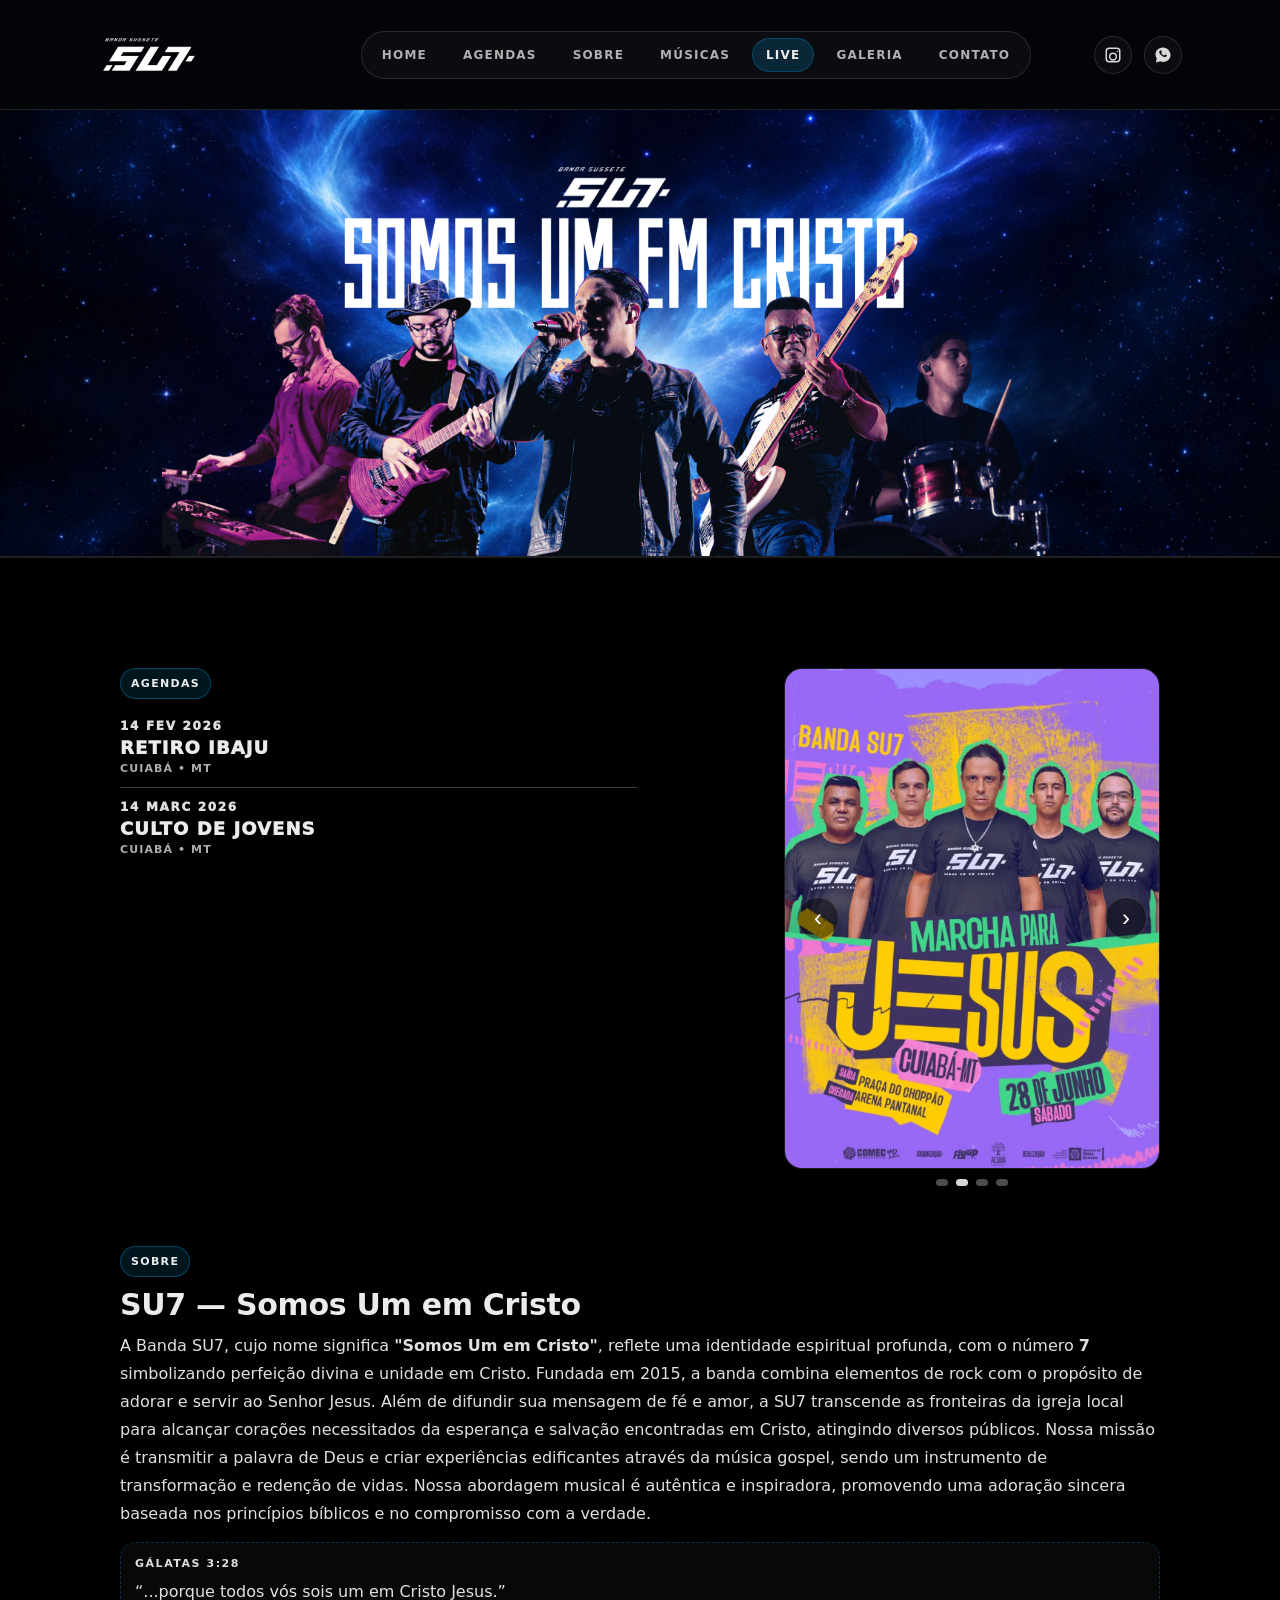
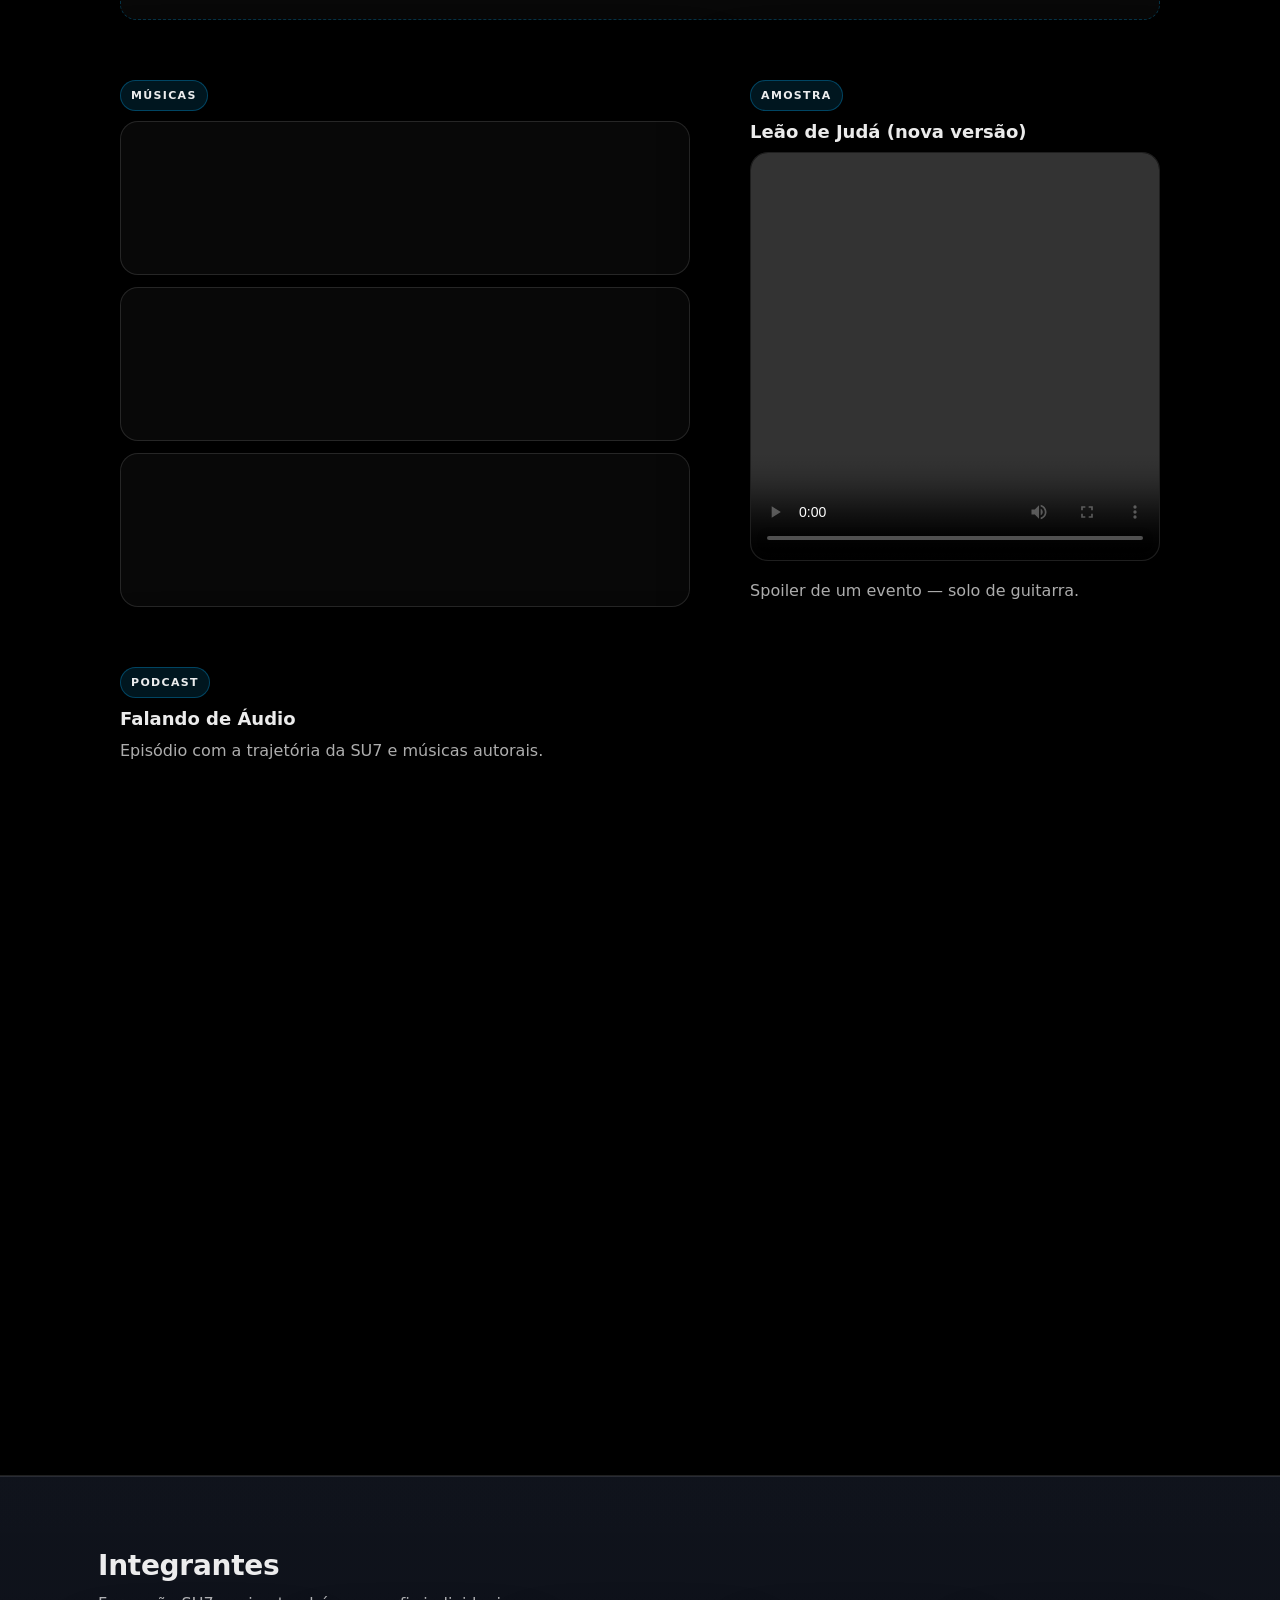
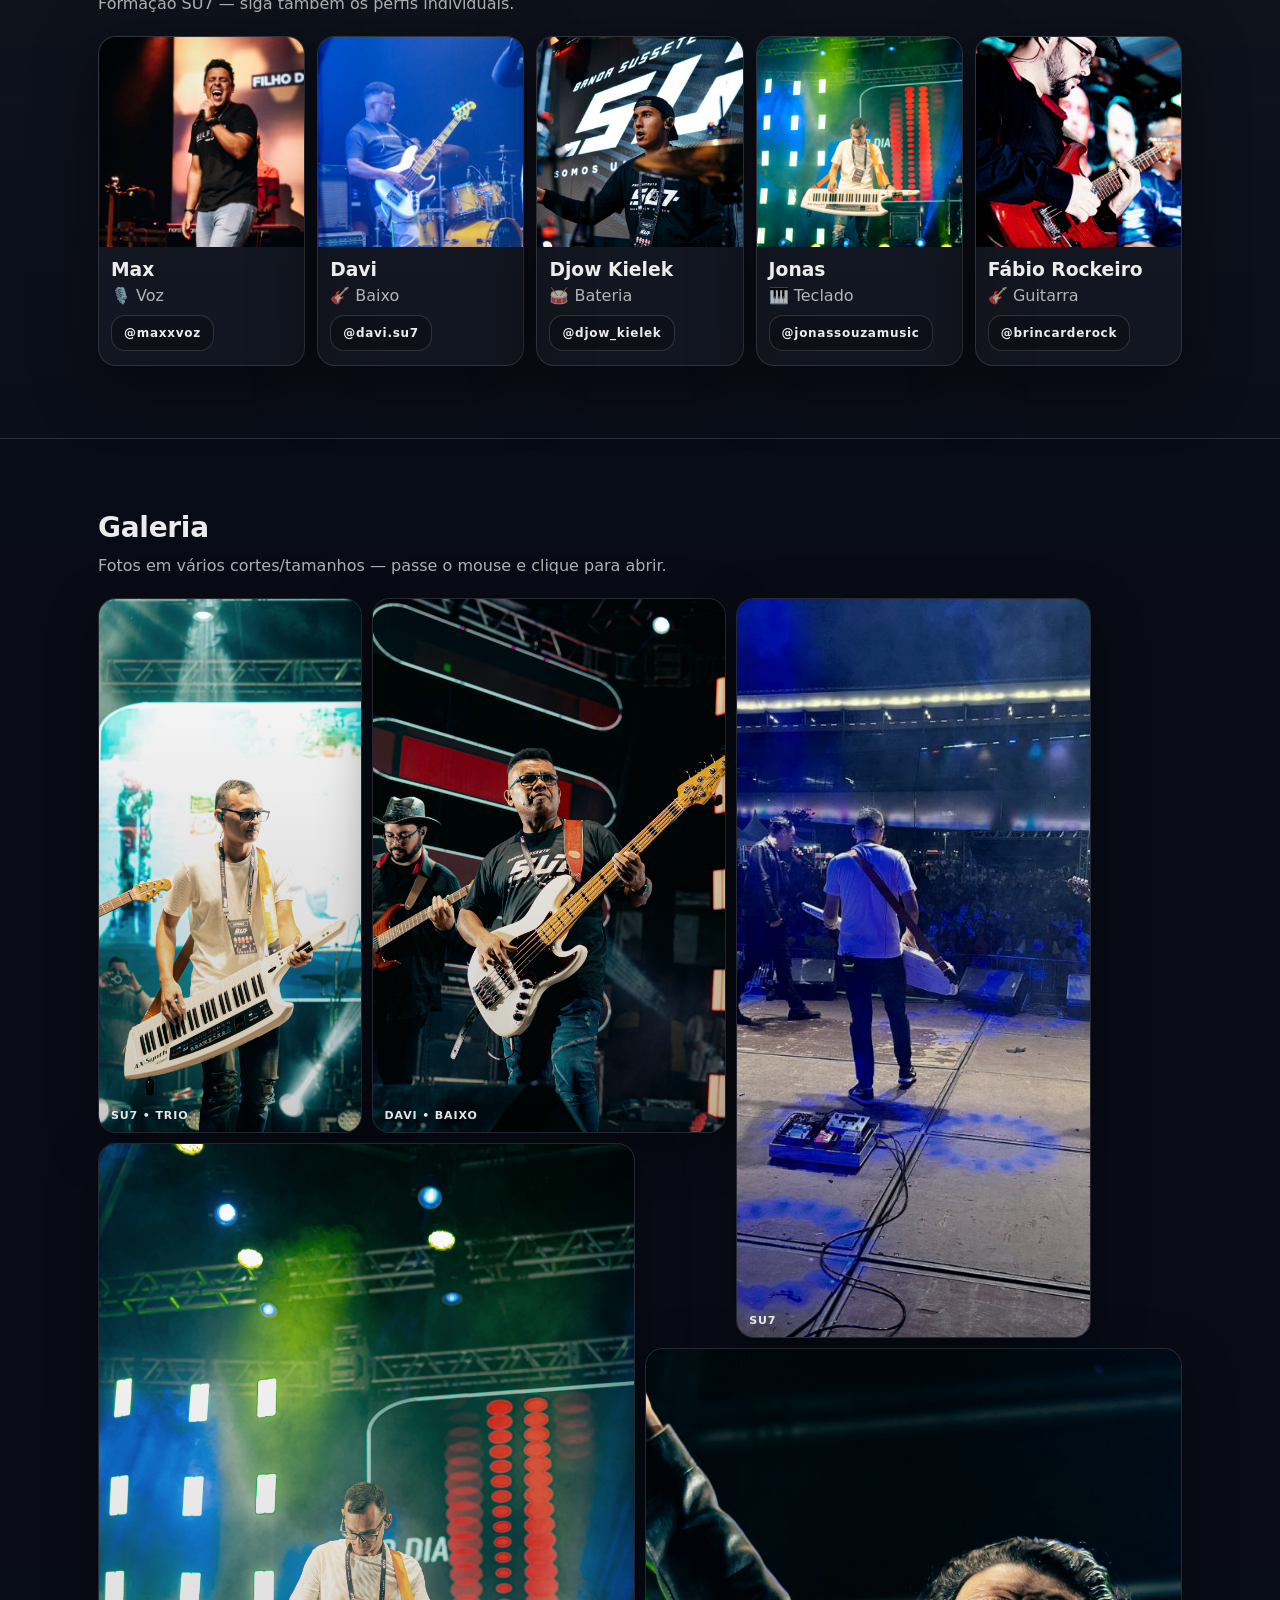
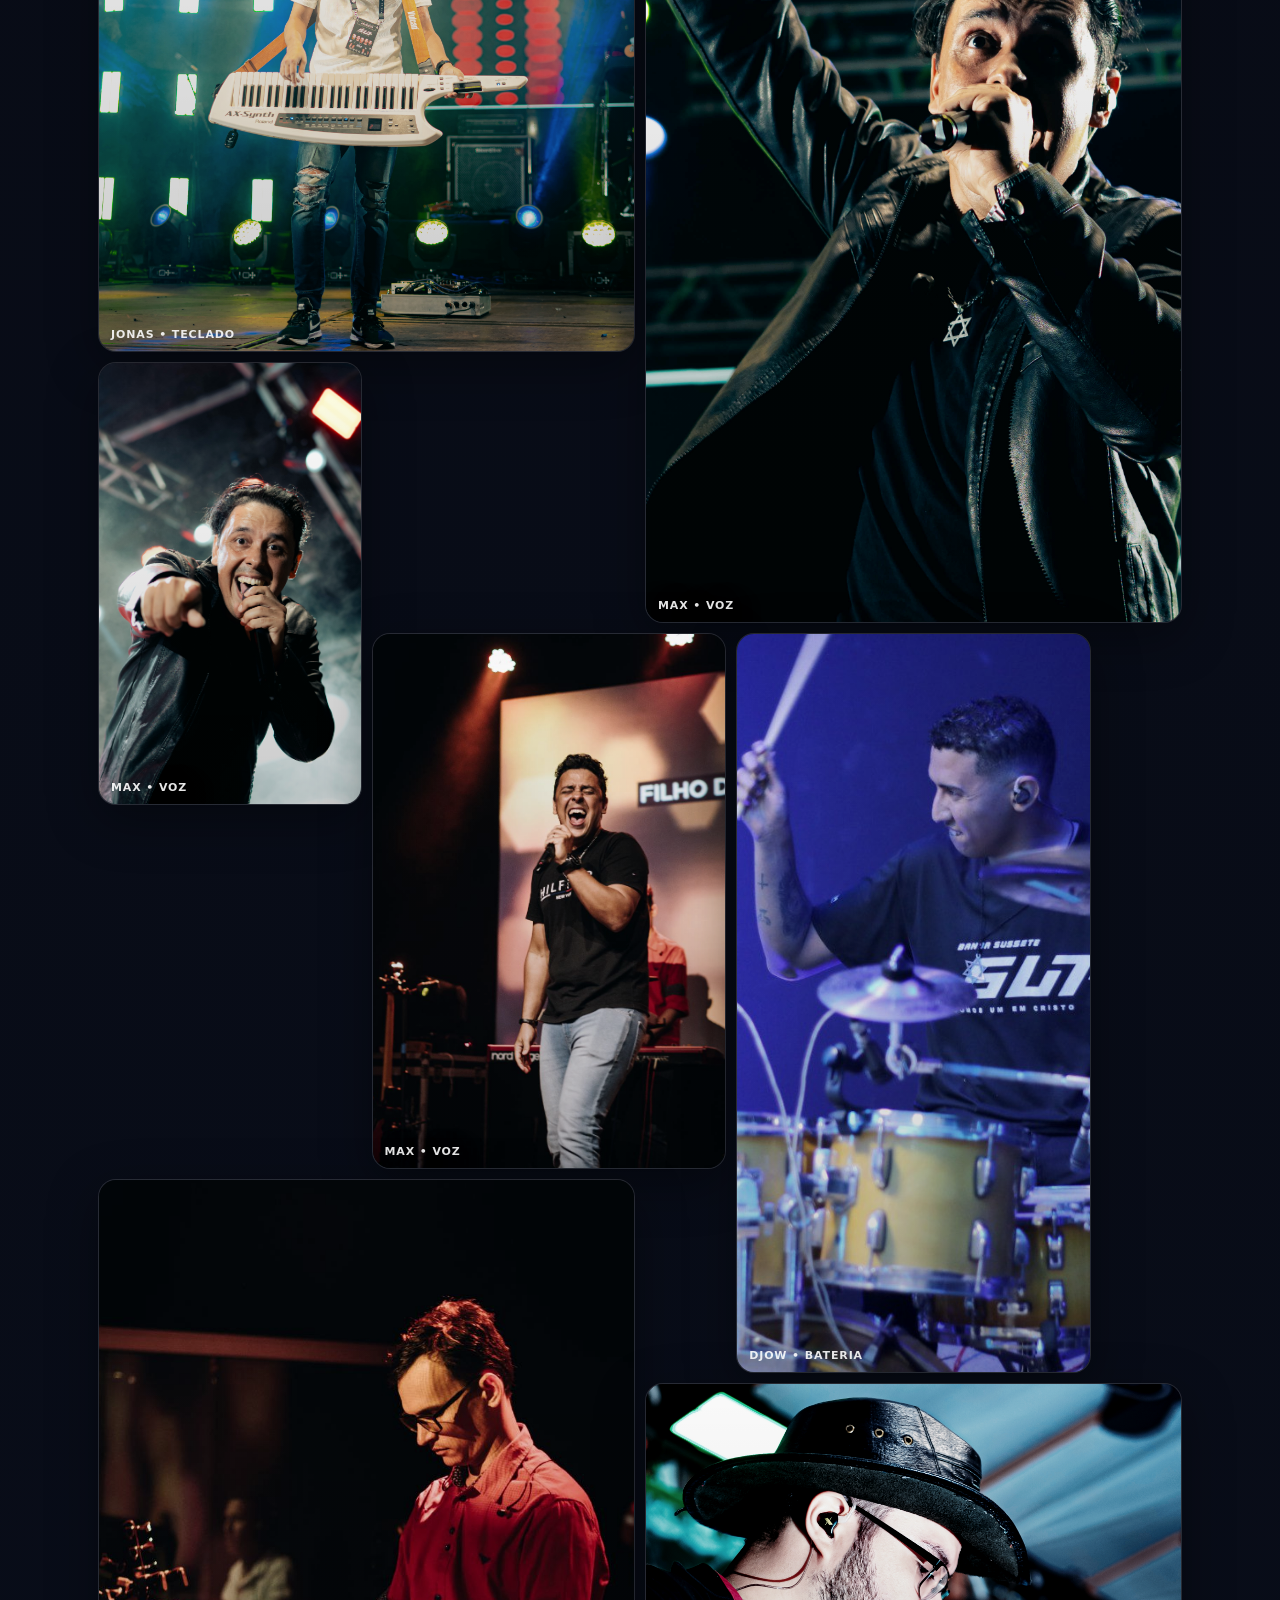
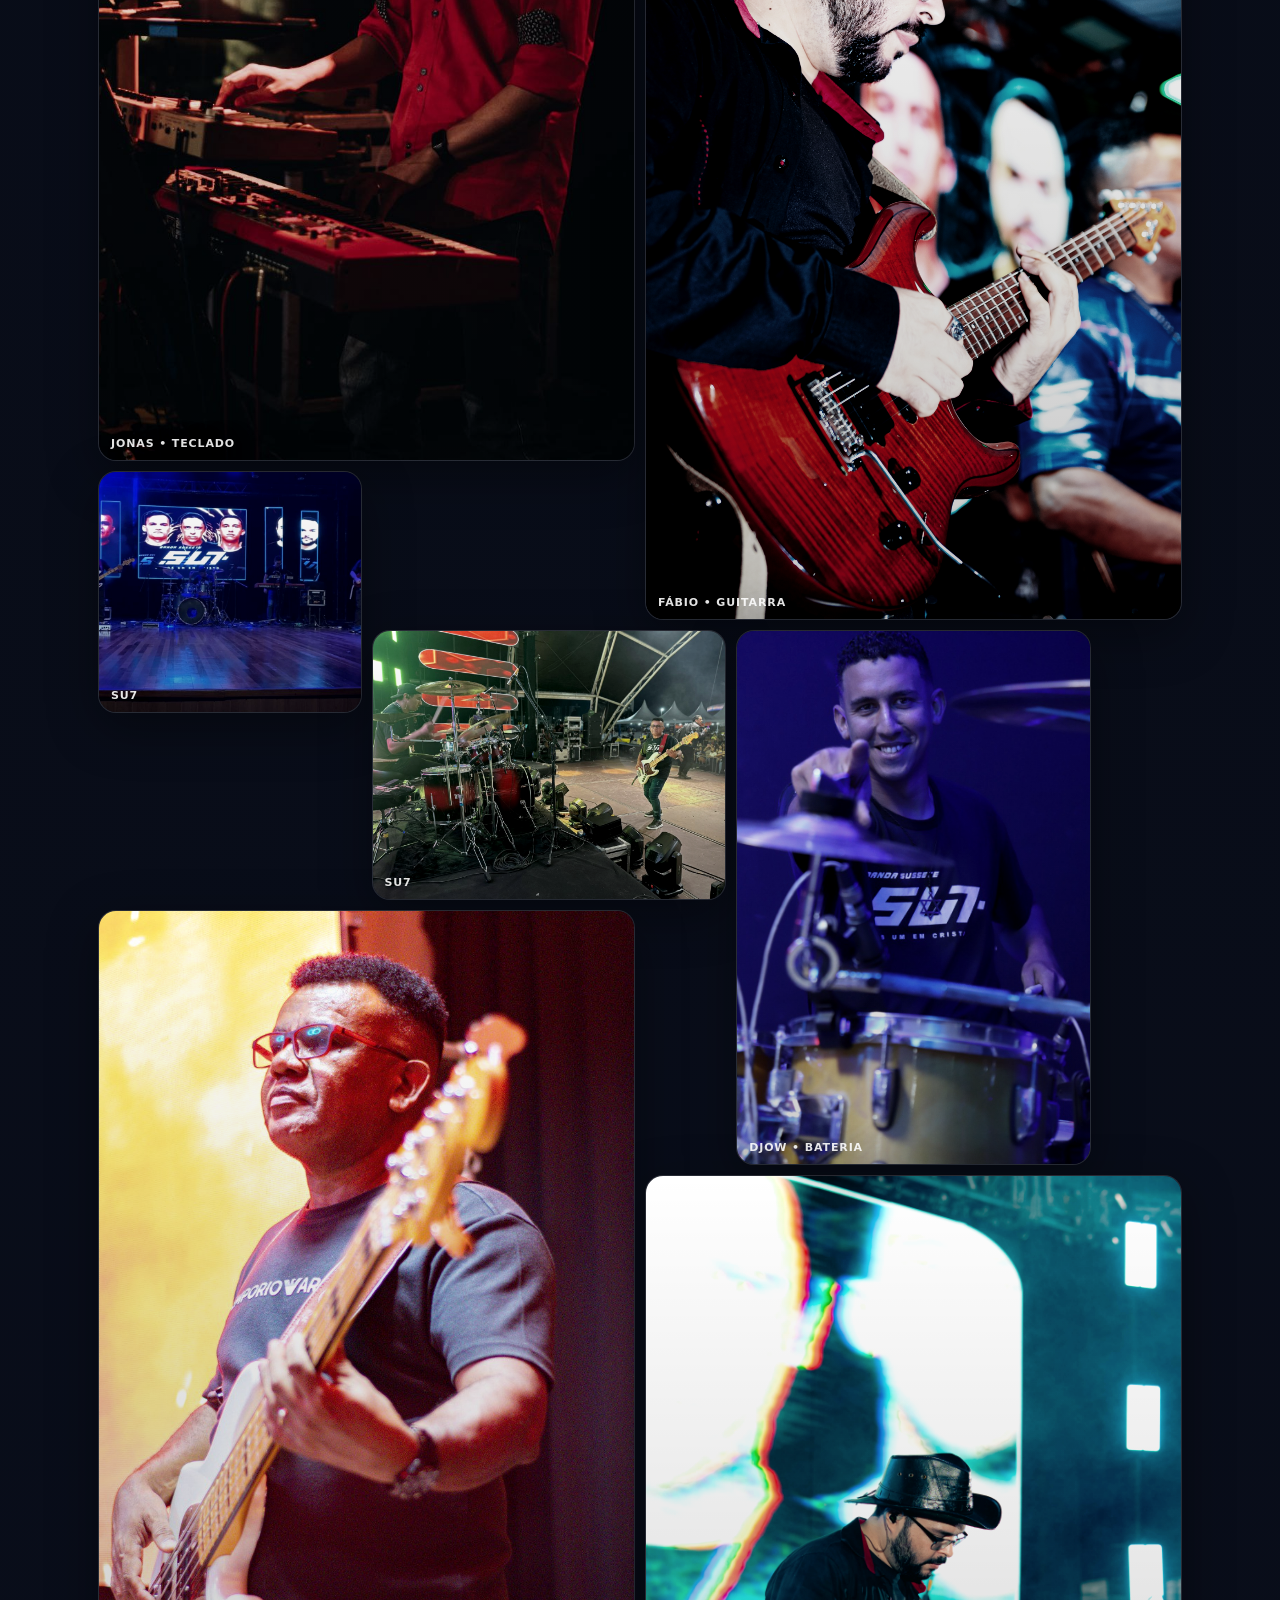
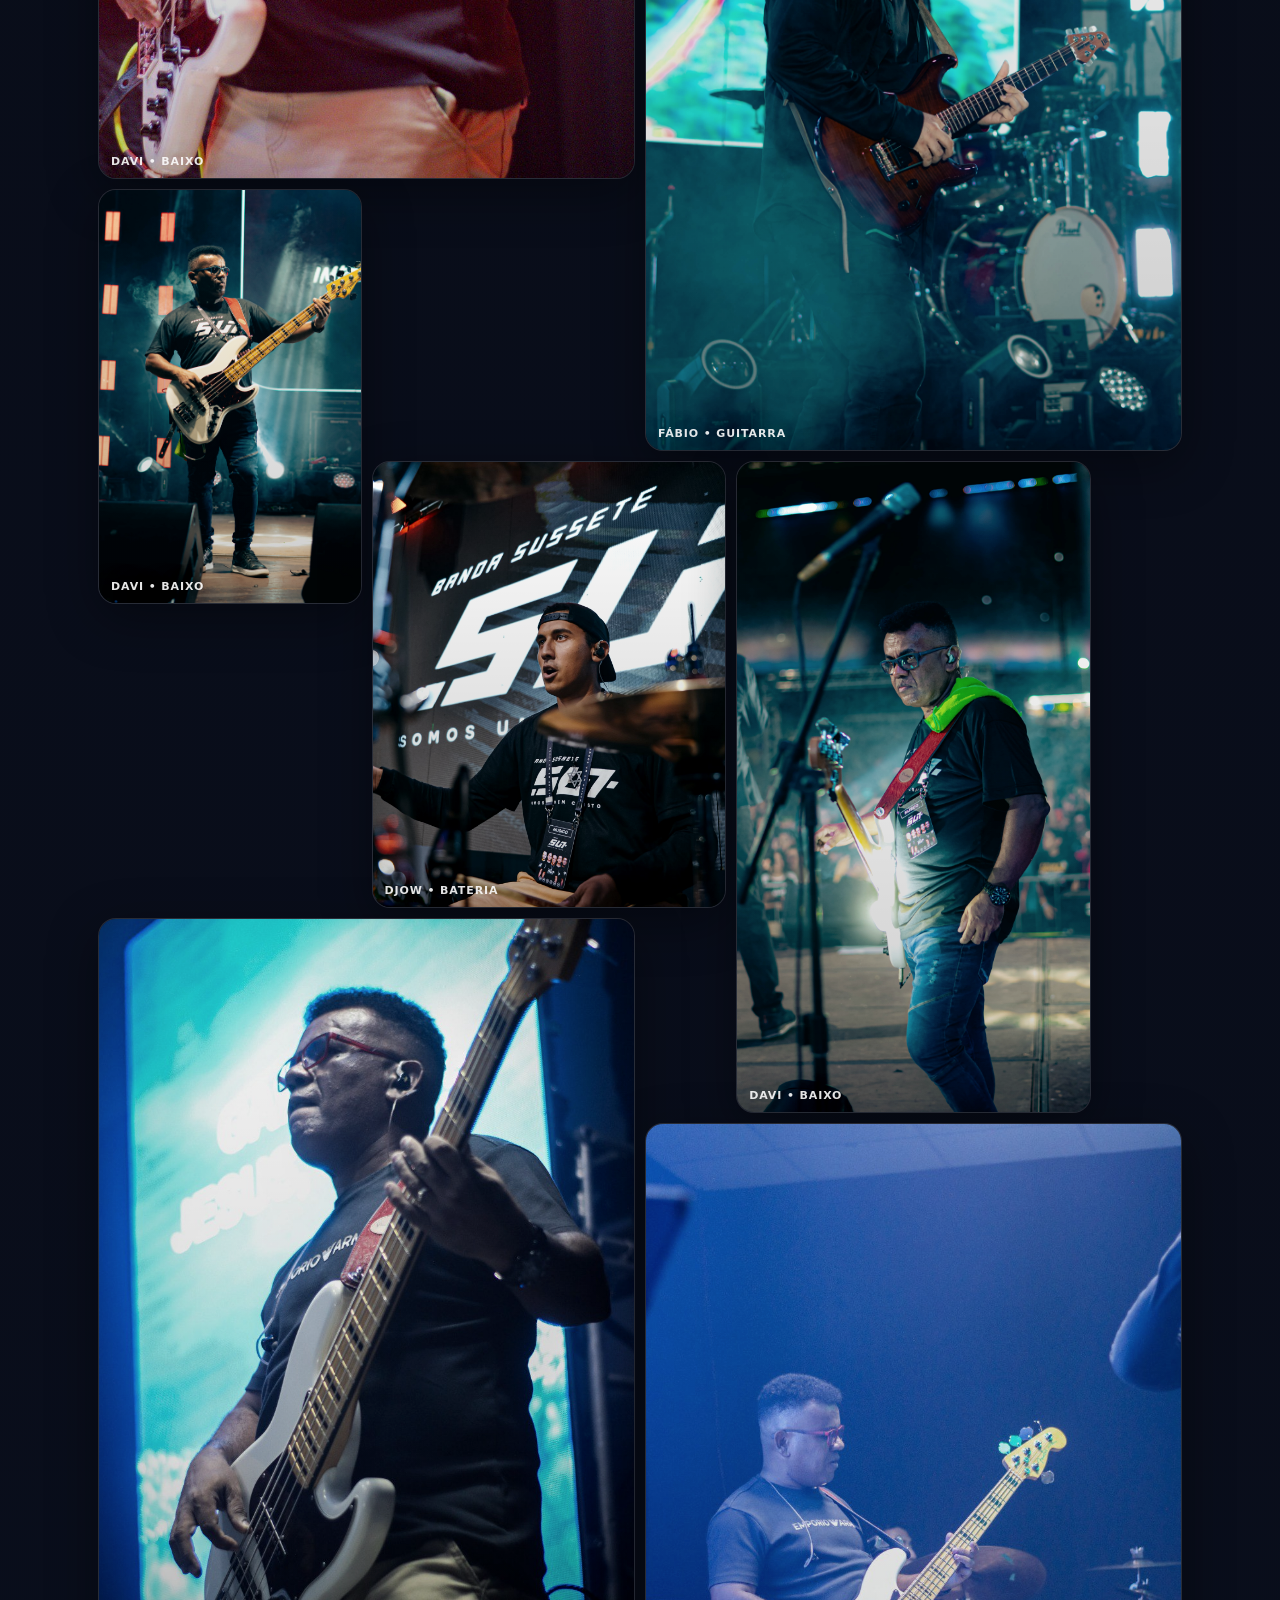
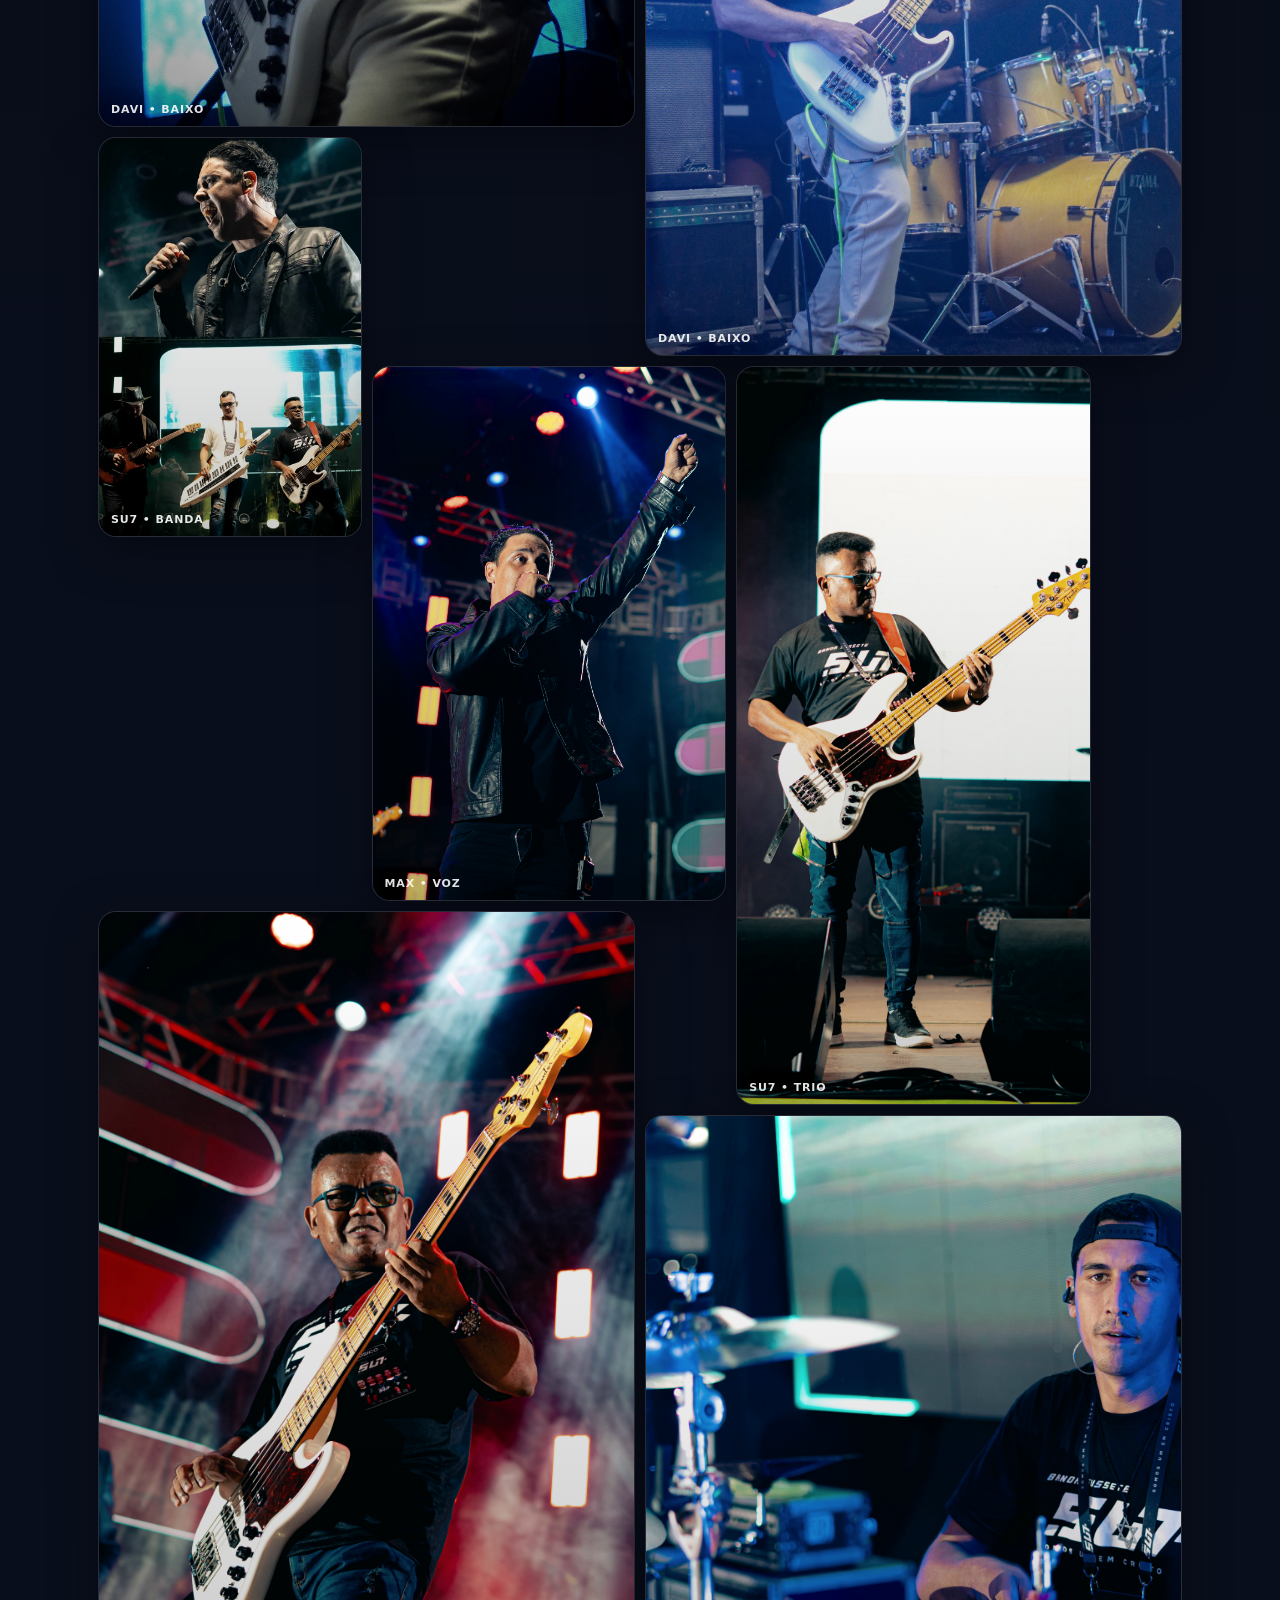
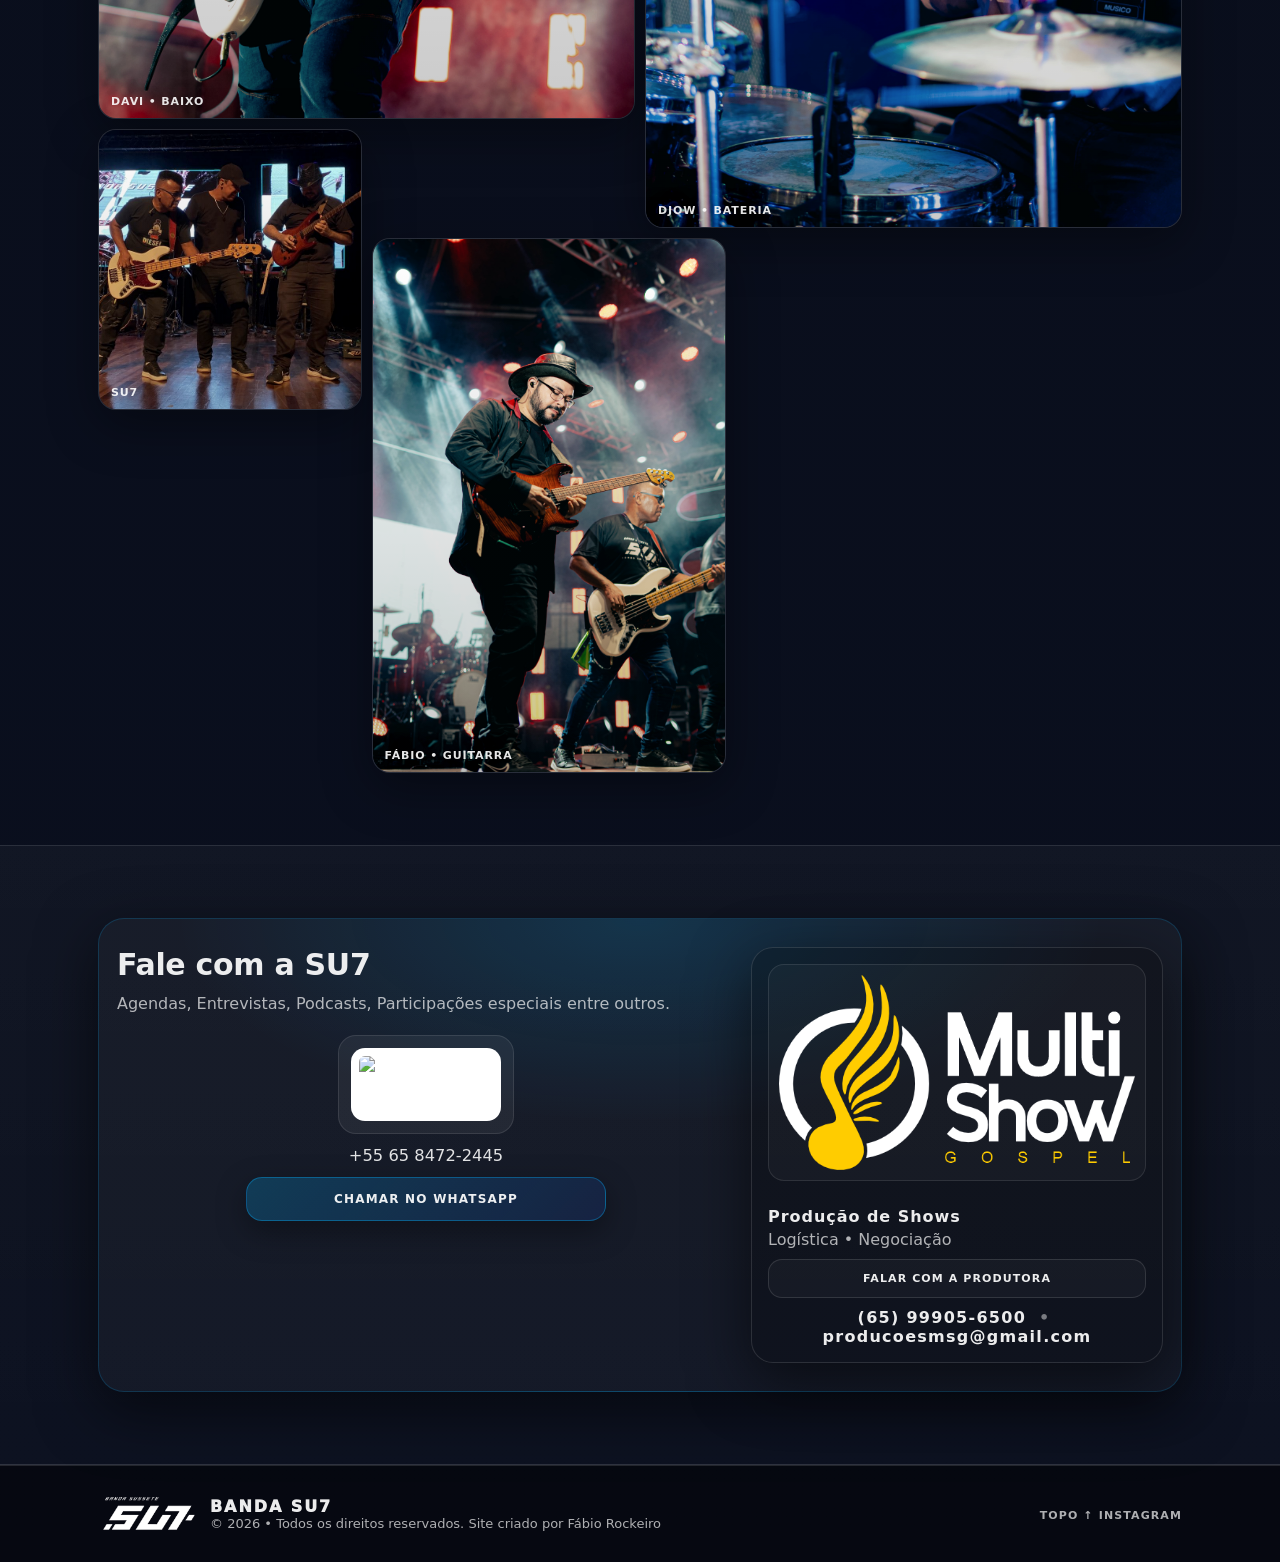
==== index.html @ 90b7de89 "att" ====
<!doctype html>
<html lang="pt-BR">

<head>
  <meta charset="utf-8" />
  <meta name="viewport" content="width=device-width,initial-scale=1" />
  <title>BANDA SU7 | Site Oficial</title>
  <meta name="description"
    content="Banda SU7 (Somos Um em Cristo) — rock gospel. Músicas, vídeos, galeria e contato via WhatsApp." />

  <!-- Open Graph -->
  <meta property="og:title" content="BANDA SU7 | Site Oficial" />
  <meta property="og:description" content="Rock gospel — músicas, vídeos, galeria e contato via WhatsApp." />
  <meta property="og:type" content="website" />
  <meta property="og:image" content="assets/img/Hero.png" />

  <link rel="icon" href="assets/img/logo.png" />
  <link rel="stylesheet" href="assets/css/style.css" />
</head>

<body>
  <!-- Header -->
  <header class="site-header" id="top">
    <div class="container header-row">
      <a class="brand" href="#top" aria-label="Ir para o topo">
        <img src="assets/img/logo.png" alt="Logo da Banda SU7" class="brand-logo" />
      </a>

      <nav class="nav" aria-label="Navegação principal" data-nav>
        <a href="#home" class="nav-link is-active">Home</a>
        <a href="#agendas" class="nav-link">Agendas</a>
        <a href="#sobre" class="nav-link">Sobre</a>
        <a href="#musicas" class="nav-link">Músicas</a>
        <a href="#live" class="nav-link">Live</a>
        <a href="#galeria" class="nav-link">Galeria</a>
        <a href="#contato" class="nav-link">Contato</a>
      </nav>

      <div class="header-actions">
        <div class="social">
          <a class="icon-btn" href="https://www.instagram.com/bandasu7oficial/" target="_blank"
            rel="noreferrer noopener" aria-label="Instagram da Banda SU7">
            <svg viewBox="0 0 24 24" aria-hidden="true">
              <path
                d="M7 2h10a5 5 0 0 1 5 5v10a5 5 0 0 1-5 5H7a5 5 0 0 1-5-5V7a5 5 0 0 1 5-5zm10 2H7a3 3 0 0 0-3 3v10a3 3 0 0 0 3 3h10a3 3 0 0 0 3-3V7a3 3 0 0 0-3-3zm-5 4.5A5.5 5.5 0 1 1 6.5 14 5.5 5.5 0 0 1 12 8.5zm0 2A3.5 3.5 0 1 0 15.5 14 3.5 3.5 0 0 0 12 10.5zM18 6.2a1 1 0 1 1-1 1 1 1 0 0 1 1-1z" />
            </svg>
          </a>
        </div>

<a class="icon-btn icon-btn--wa" href="https://wa.me/556584722445" target="_blank" rel="noreferrer noopener"
  aria-label="WhatsApp da Banda SU7">
  <svg viewBox="0 0 24 24" aria-hidden="true">
    <!-- Bolha preenchida, telefone vazado (transparente) -->
    <path fill-rule="evenodd" clip-rule="evenodd"
      d="M12 2C6.48 2 2 6.15 2 11.27c0 1.84.57 3.63 1.64 5.15L2.6 22l5.85-1.62c1.06.56 2.26.86 3.55.86 5.52 0 10-4.15 10-9.27S17.52 2 12 2z
         M16.63 13.71c-.19.5-1.11.96-1.56 1.02-.41.06-.93.09-1.5-.08-.35-.11-.8-.26-1.38-.55-2.43-1.2-4.02-3.33-4.14-3.49-.12-.16-.99-1.3-.99-2.48 0-1.18.64-1.76.87-2 .23-.24.5-.3.67-.3.17 0 .34 0 .49.01.16.01.37-.06.58.44.21.5.72 1.73.78 1.85.06.12.1.27.02.43-.08.16-.12.27-.24.41-.12.14-.25.31-.36.41-.12.1-.24.22-.1.43.14.22.63 1.02 1.35 1.65.93.81 1.72 1.06 1.97 1.18.25.12.4.1.55-.06.15-.16.63-.73.8-.98.17-.25.34-.2.57-.12.23.08 1.46.67 1.71.79.25.12.41.18.47.28.06.1.06.58-.13 1.08z" />
  </svg>
</a>


        <button class="hamburger" type="button" aria-label="Abrir menu" aria-expanded="false" data-hamburger>
          <span></span><span></span><span></span>
        </button>
      </div>
    </div>
  </header>

  <main id="home">
    <!-- HERO (SEM NADA POR CIMA) -->
    <section class="hero" aria-label="Banner principal">
      <img class="hero-img" src="assets/img/Hero.png" alt="Banda SU7 — banner" />
    </section>

    <!-- MÚSICAS + LIVE (layout 2 colunas) -->
    <section class="section section-media" id="agendas" aria-label="Sobre, músicas e vídeos">
      <!-- Background: vídeo em loop (com fallback em background.png via CSS) -->
      <video class="section-media__bg" autoplay muted loop playsinline preload="metadata" aria-hidden="true"
        tabindex="-1">
        <source src="assets/videos/VideoLoop.mp4" type="video/mp4" />
      </video>
      <div class="section-media__overlay" aria-hidden="true"></div>

      <div class="container section-media__content">

        <!-- AGENDAS (dentro da sessão de mídia) -->
        <div class="media-agendas" aria-label="Agendas">
          <div class="media-agendas__left">
            <div class="kicker">AGENDAS</div>

            <div class="agenda-list" role="list">
              <div class="agenda-item" role="listitem">
                <div class="agenda-date">14 FEV 2026</div>
                <div class="agenda-title">RETIRO IBAJU</div>
                <div class="agenda-loc">CUIABÁ • MT</div>
              </div>

              <div class="agenda-divider" aria-hidden="true"></div>

              <div class="agenda-item" role="listitem">
                <div class="agenda-date">14 MARC 2026</div>
                <div class="agenda-title">CULTO DE JOVENS</div>
                <div class="agenda-loc">CUIABÁ • MT</div>
              </div>
            </div>
          </div>

          <div class="media-agendas__right">
            <div class="agenda-carousel" aria-label="Carrossel de fotos de agendas">
              <button class="agenda-nav agenda-nav--prev" type="button" aria-label="Imagem anterior">‹</button>

              <div class="agenda-viewport">
                <div class="agenda-track" id="agendaTrack">
                  <!-- preenchido via JS automaticamente: Agenda-001.png ... -->
                </div>
              </div>

              <button class="agenda-nav agenda-nav--next" type="button" aria-label="Próxima imagem">›</button>
            </div>

            <div class="agenda-dots" id="agendaDots" aria-hidden="true"></div>
          </div>
        </div>


        <!-- SOBRE + PODCAST -->
        <div class="media-top" id="sobre">
          <div class="media-about">
            <div class="kicker">SOBRE</div>
            <h2 class="media-title">SU7 — Somos Um em Cristo</h2>

            <p class="media-text">
              A Banda SU7, cujo nome significa <strong>&quot;Somos Um em Cristo&quot;</strong>, reflete uma identidade
              espiritual profunda, com o número <strong>7</strong>
              simbolizando perfeição divina e unidade em Cristo. Fundada em 2015, a banda combina elementos de rock com
              o propósito de adorar e servir ao Senhor Jesus.
              Além de difundir sua mensagem de fé e amor, a SU7 transcende as fronteiras da igreja local para alcançar
              corações necessitados da esperança e salvação encontradas em Cristo,
              atingindo diversos públicos. Nossa missão é transmitir a palavra de Deus e criar experiências edificantes
              através da música gospel, sendo um instrumento de transformação e
              redenção de vidas. Nossa abordagem musical é autêntica e inspiradora, promovendo uma adoração sincera
              baseada nos princípios bíblicos e no compromisso com a verdade.
            </p>

            <div class="media-verse" aria-label="Versículo">
              <div class="media-verse__ref">GÁLATAS 3:28</div>
              <div class="media-verse__text">“...porque todos vós sois um em Cristo Jesus.”</div>
            </div>
          </div>


        </div>

        <!-- MÚSICAS + AMOSTRA -->
        <div class="media-bottom" id="musicas" aria-label="Músicas e amostra">
          <div class="media-players" aria-label="Músicas (Spotify e YouTube)">
            <div class="kicker">MÚSICAS</div>

            <div class="player-stack">
              <div class="player-card" aria-label="No Centro da Tua Vontade (Spotify)">
                <div class="player-embed player-embed--spotify">
                  <iframe data-testid="embed-iframe" style="border-radius:12px"
                    src="https://open.spotify.com/embed/track/4UncTxzbZF5fHT3PKjRLjS?utm_source=generator" width="100%"
                    height="152" frameBorder="0" allowfullscreen=""
                    allow="autoplay; clipboard-write; encrypted-media; fullscreen; picture-in-picture"
                    loading="lazy"></iframe>
                </div>
              </div>

              <div class="player-card" aria-label="Jesus é o Caminho (Spotify)">
                <div class="player-embed player-embed--spotify">
                  <iframe data-testid="embed-iframe" style="border-radius:12px"
                    src="https://open.spotify.com/embed/track/2IQWQqZ9ww4BE6eoZzP67F?utm_source=generator" width="100%"
                    height="152" frameBorder="0" allowfullscreen=""
                    allow="autoplay; clipboard-write; encrypted-media; fullscreen; picture-in-picture"
                    loading="lazy"></iframe>
                </div>
              </div>

              <div class="player-card" aria-label="Filho de Davi (YouTube)">
                <div class="player-embed player-embed--youtube">
                  <iframe style="border-radius:12px" width="100%" height="152"
                    src="https://www.youtube.com/embed/bHc_WxYSxEs?si=pDuc4b4S2yPWBomN"
                    title="FILHO DE DAVI — Banda SU7" frameborder="0"
                    allow="accelerometer; autoplay; clipboard-write; encrypted-media; gyroscope; picture-in-picture; web-share"
                    referrerpolicy="strict-origin-when-cross-origin" allowfullscreen loading="lazy"></iframe>
                </div>
              </div>
            </div>
          </div>

          <article class="media-reel" aria-label="Amostra — Nova versão da música Leão de Judá">
            <div class="kicker">AMOSTRA</div>
            <h3 class="reel-title">Leão de Judá (nova versão)</h3>

            <div class="reel-wrap">
              <video class="reel" controls playsinline preload="metadata">
                <source src="assets/videos/video-001.mp4" type="video/mp4" />
                Seu navegador não suporta vídeo em HTML5.
              </video>
            </div>

            <p class="reel-text">Spoiler de um evento — solo de guitarra.</p>
          </article>
        </div>


         <aside class="media-podcast" id="live" aria-label="Podcast Falando de Áudio">
              <div class="kicker">PODCAST</div>
              <h3 class="podcast-title">Falando de Áudio</h3>
              <p class="podcast-text">Episódio com a trajetória da SU7 e músicas autorais.</p>

              <div class="embed embed--youtube">
                <iframe src="https://www.youtube.com/embed/QveKPBhZJVs?rel=0&modestbranding=1"
                  title="Podcast Falando de Áudio – Banda SU7" frameborder="0"
                  allow="accelerometer; autoplay; clipboard-write; encrypted-media; gyroscope; picture-in-picture; web-share"
                  allowfullscreen loading="lazy">
                </iframe>
              </div>

            </aside>
      </div>
    </section>


    <!-- INTEGRANTES -->
    <section class="section section-dark" id="integrantes">
      <div class="container">
        <div class="section-head">
          <h2 class="section-title">Integrantes</h2>
          <p class="section-text">Formação SU7 — siga também os perfis individuais.</p>
        </div>

        <div class="members-grid">
          <article class="member-card">
            <div class="member-photo" style="background-image:url('assets/img/Max-001.jpg');"></div>
            <div class="member-meta">
              <h3>Max</h3>
              <p>🎙️ Voz</p>
              <a class="member-ig" href="https://www.instagram.com/maxxvoz/" target="_blank"
                rel="noreferrer noopener">@maxxvoz</a>
            </div>
          </article>

          <article class="member-card">
            <div class="member-photo" style="background-image:url('assets/img/Davi-001.jpg');"></div>
            <div class="member-meta">
              <h3>Davi</h3>
              <p>🎸 Baixo</p>
              <a class="member-ig" href="https://www.instagram.com/davi.su7/" target="_blank"
                rel="noreferrer noopener">@davi.su7</a>
            </div>
          </article>

          <article class="member-card">
            <div class="member-photo" style="background-image:url('assets/img/Djow-001.jpg');"></div>
            <div class="member-meta">
              <h3>Djow Kielek</h3>
              <p>🥁 Bateria</p>
              <a class="member-ig" href="https://www.instagram.com/djow_kielek/" target="_blank"
                rel="noreferrer noopener">@djow_kielek</a>
            </div>
          </article>

          <article class="member-card">
            <div class="member-photo" style="background-image:url('assets/img/Jonas-002.jpg');"></div>
            <div class="member-meta">
              <h3>Jonas</h3>
              <p>🎹 Teclado</p>
              <a class="member-ig" href="https://www.instagram.com/jonassouzamusic/" target="_blank"
                rel="noreferrer noopener">@jonassouzamusic</a>
            </div>
          </article>

          <article class="member-card">
            <div class="member-photo" style="background-image:url('assets/img/Fabio-001.jpg');"></div>
            <div class="member-meta">
              <h3>Fábio Rockeiro</h3>
              <p>🎸 Guitarra</p>
              <a class="member-ig" href="https://www.instagram.com/brincarderock/" target="_blank"
                rel="noreferrer noopener">@brincarderock</a>
            </div>
          </article>
        </div>
      </div>
    </section>

    <!-- SOBRE (bio) -->
    <!-- GALERIA (mosaico criativo + lightbox) -->
    <section class="section" id="galeria">
      <div class="container">
        <div class="section-head">
          <h2 class="section-title">Galeria</h2>
          <p class="section-text">Fotos em vários cortes/tamanhos — passe o mouse e clique para abrir.</p>
        </div>

        <div class="mosaic" id="mosaic"></div>
      </div>
    </section>

    <!-- CONTATO (WhatsApp: SU7 + Produtora) -->
    <section class="section section-dark" id="contato" aria-label="Contato">
      <div class="container">
        <div class="final-cta final-cta--split">
          <!-- SU7 -->
          <div class="final-cta__left">
            <h2>Fale com a SU7</h2>
            <p>Agendas, Entrevistas, Podcasts, Participações especiais entre outros.</p>

            <div class="su7-contact">
              <a class="su7-qr" href="https://wa.me/556584722445" target="_blank" rel="noreferrer noopener"
                aria-label="Abrir WhatsApp da SU7">
                <img class="su7-qr__img"
                  src="https://api.qrserver.com/v1/create-qr-code/?size=420x420&data=https://wa.me/556584722445"
                  alt="QR Code do WhatsApp da Banda SU7" loading="lazy" />
              </a>

              <div class="su7-phone">
                <a class="contact-link" href="tel:+556584722445">+55 65 8472-2445</a>
              </div>

              <div class="su7-actions">
                <a class="btn btn-primary btn-xl btn-block" href="https://wa.me/556584722445" target="_blank"
                  rel="noreferrer noopener">
                  Chamar no WhatsApp
                </a>
              </div>
            </div>


          </div>

          <!-- MULTISHOW -->
          <aside class="final-cta__right" aria-label="Produtora oficial (MultiShowGospel)">
            <div class="partner-card">
              <img class="partner-logo" src="assets/img/mmm2-1024x530.png" alt="MultiShowGospel" loading="lazy" />

              <div class="partner-actions">
                <div class="partner-copy">
                  <div class="partner-title">Produção de Shows</div>
                  <div class="partner-sub">Logística • Negociação</div>
                </div>

                <a class="btn btn-ghost btn-block" href="https://wa.me/5565999056500" target="_blank"
                  rel="noreferrer noopener">
                  Falar com a Produtora
                </a>

                <div class="partner-phone">
                  <a class="contact-link" href="tel:+5565999056500">(65) 99905-6500</a>
                  <span class="dot">•</span>
                  <a class="contact-link" href="mailto:producoesmsg@gmail.com">producoesmsg@gmail.com</a>
                </div>
              </div>
            </div>
          </aside>
        </div>
      </div>
    </section>

    <footer class="footer">
      <div class="container footer-row">
        <div class="footer-left">
          <img src="assets/img/logo.png" alt="Logo SU7" class="footer-logo" />
          <div>
            <div class="footer-title">BANDA SU7</div>
            <div class="footer-sub">© <span id="year"></span> • Todos os direitos reservados. Site criado por Fábio Rockeiro</div>
          </div>
        </div>

        <div class="footer-right">
          <a href="#top" class="footer-link">Topo ↑</a>
          <a href="https://www.instagram.com/bandasu7oficial/" class="footer-link" target="_blank"
            rel="noreferrer noopener">Instagram</a>
        </div>
      </div>
    </footer>

    <!-- Lightbox -->
    <div class="lightbox" id="lightbox" aria-hidden="true">
      <button class="lb-close" type="button" aria-label="Fechar" id="lbClose">×</button>
      <button class="lb-nav lb-prev" type="button" aria-label="Anterior" id="lbPrev">‹</button>
      <button class="lb-nav lb-next" type="button" aria-label="Próximo" id="lbNext">›</button>
      <img class="lb-img" id="lbImg" alt="Foto da galeria SU7" />
      <div class="lb-cap" id="lbCap"></div>
    </div>
  </main>

  <script src="assets/js/main.js"></script>
</body>

</html>
---- assets/css/style.css ----
:root{
  --bg: #070a12;
  --bg2:#0a0f1e;
  --panel: rgba(255,255,255,.06);
  --panel2: rgba(255,255,255,.10);
  --text: rgba(255,255,255,.92);
  --muted: rgba(255,255,255,.68);
  --line: rgba(255,255,255,.12);

  /* Preto + azul (identidade SU7) */
  --az1: #1a5cff;
  --az2: #00b2ff;
  --glow: rgba(0,178,255,.18);

  --shadow: 0 18px 60px rgba(0,0,0,.55);
  --radius: 16px;
  --radius2: 22px;
  --container: 1120px;
  --headerH: 110px;
}

*{box-sizing:border-box}
html{scroll-behavior:smooth}
body{
  margin:0;
  font-family: ui-sans-serif, system-ui, -apple-system, Segoe UI, Roboto, Arial, "Helvetica Neue", sans-serif;
  background:
    radial-gradient(1100px 800px at 20% -10%, rgba(0,178,255,.16), transparent 55%),
    radial-gradient(900px 700px at 90% 10%, rgba(26,92,255,.14), transparent 52%),
    linear-gradient(180deg, var(--bg), var(--bg2));
  color: var(--text);
}

a{color:inherit; text-decoration:none}
.container{max-width:var(--container); margin:0 auto; padding:0 18px}

/* Header */
.site-header{
  position: sticky; top:0; z-index:1000;
  height: var(--headerH);
  backdrop-filter: blur(14px);
  background: rgba(0,0,0,.55);
  border-bottom: 1px solid var(--line);
}
.header-row{
  height:100%;
  display:flex;
  align-items:center;
  justify-content:space-between;
  gap:16px;
}
.brand{
  display:flex; align-items:center; gap:12px;
  min-width: 200px;
}
.brand-logo{width:100px; height:auto; object-fit:contain}
.nav{
  display:flex; align-items:center; gap:8px;
  padding:6px;
  border:1px solid var(--line);
  border-radius: 999px;
  background: rgba(255,255,255,.03);
}
.nav-link{
  padding:10px 14px;
  border-radius: 999px;
  color: var(--muted);
  font-weight: 800;
  font-size: 12px;
  letter-spacing:.10em;
  text-transform: uppercase;
  transition: transform .15s ease, background .2s ease, color .2s ease;
}
.nav-link:hover{background: rgba(255,255,255,.06); color: var(--text)}
.nav-link.is-active{
  background: rgba(0,178,255,.16);
  color: var(--text);
  box-shadow: 0 0 0 1px rgba(0,178,255,.22) inset;
}

.header-actions{display:flex; align-items:center; gap:12px}
.social{display:flex; align-items:center; gap:8px}
.icon-btn{
  width:38px; height:38px; display:grid; place-items:center;
  border-radius: 999px;
  border:1px solid var(--line);
  background: rgba(255,255,255,.03);
  transition: transform .15s ease, background .2s ease, border-color .2s ease;
}
.icon-btn:hover{transform: translateY(-1px); background: rgba(255,255,255,.06); border-color: rgba(255,255,255,.22)}
.icon-btn svg{width:18px; height:18px; fill: rgba(255,255,255,.85)}

.hamburger{
  display:none;
  width:42px; height:42px;
  border-radius: 12px;
  border:1px solid var(--line);
  background: rgba(255,255,255,.03);
}
.hamburger span{
  display:block; height:2px; width:18px; margin:4px auto;
  background: rgba(255,255,255,.9);
  border-radius: 2px;
}

.header-cta{display:inline-flex}
@media (max-width: 980px){
  .header-cta{display:none}
}

/* Buttons */
.btn{
  display:inline-flex; align-items:center; justify-content:center;
  gap:10px;
  padding: 12px 16px;
  border-radius: 14px;
  font-weight: 900;
  letter-spacing: .10em;
  text-transform: uppercase;
  font-size: 11px;
  border: 1px solid var(--line);
  background: rgba(255,255,255,.03);
  transition: transform .15s ease, background .2s ease, border-color .2s ease, box-shadow .2s ease;
}
.btn:hover{transform: translateY(-1px); background: rgba(255,255,255,.06); border-color: rgba(255,255,255,.22)}
.btn-primary{
  border-color: rgba(0,178,255,.35);
  background: linear-gradient(135deg, rgba(0,178,255,.22), rgba(26,92,255,.12));
  box-shadow: 0 10px 30px rgba(0,0,0,.35);
}
.btn-primary:hover{box-shadow: 0 16px 46px rgba(0,0,0,.45)}
.btn-block{width:100%}
.btn-xl{padding: 14px 18px; border-radius: 16px; font-size:12px}

/* HERO (imagem pura, sem overlay) */
.hero{
  border-bottom: 1px solid var(--line);
  background: #000;
}
.hero-img{
  display:block;
  width:100%;
  height: auto;
  object-fit: cover;
  object-position: center;
}

/* Sections */
.section{padding: 72px 0}
.section-dark{
  background: linear-gradient(180deg, rgba(255,255,255,.03), rgba(255,255,255,.01));
  border-top: 1px solid var(--line);
  border-bottom: 1px solid var(--line);
}
.section-head{margin-bottom: 18px}
.section-title{
  margin:0 0 8px;
  font-size: 28px;
  letter-spacing:-.01em;
}
.section-text{margin:0; color: var(--muted); line-height:1.75}

/* Grid */
.grid-2{
  display:grid;
  grid-template-columns: 1.1fr .9fr;
  gap: 18px;
}

/* Cards */
.card{
  border: 1px solid var(--line);
  border-radius: var(--radius2);
  background: rgba(255,255,255,.04);
  padding: 18px;
  box-shadow: var(--shadow);
}
.highlight-card{
  position:relative;
  overflow:hidden;
}
.highlight-card:before{
  content:"";
  position:absolute; inset:-130px -130px auto auto;
  width:280px; height:280px;
  background: radial-gradient(circle, var(--glow), transparent 62%);
  filter: blur(2px);
}
.cta-block h3{margin: 8px 0 8px}
.cta-pill{
  display:inline-flex;
  padding:8px 10px;
  border-radius: 999px;
  border:1px solid rgba(0,178,255,.30);
  background: rgba(0,178,255,.12);
  font-weight:900;
  letter-spacing:.12em;
  text-transform: uppercase;
  font-size: 11px;
}
.cta-block p{margin: 0 0 14px; color: var(--muted); line-height:1.7}

/* Media */
.media-grid{
  display:grid;
  gap: 14px;
  margin-top: 16px;
}
.media-grid--2{grid-template-columns: repeat(2, minmax(0, 1fr));}
.media-grid--1{grid-template-columns: 1fr;}
.media-card{
  border: 1px solid var(--line);
  border-radius: var(--radius2);
  background: rgba(255,255,255,.03);
  overflow:hidden;
}
.media-card--cta{
  display:flex;
  align-items:stretch;
}
.embed{background: rgba(0,0,0,.35)}
.embed--video{aspect-ratio: 16 / 9;}
.embed--video iframe{width:100%; height:100%}
.embed--spotify{padding: 14px 14px 0}
.media-meta{padding: 14px}
.media-meta h3{margin:0 0 6px}
.media-meta p{margin:0; color: var(--muted); line-height:1.6}

/* Mosaic gallery */
.mosaic{
  display:grid;
  grid-auto-flow: dense;
  grid-template-columns: repeat(12, minmax(0, 1fr));
  gap: 10px;
}
.tile{
  position:relative;
  border-radius: 18px;
  overflow:hidden;
  border: 1px solid rgba(255,255,255,.10);
  background: rgba(255,255,255,.03);
  box-shadow: 0 14px 50px rgba(0,0,0,.38);
  cursor: pointer;
  transform: translateZ(0);
}
.tile img{
  width:100%;
  height:100%;
  object-fit: cover;
  filter: grayscale(.26) contrast(1.05) saturate(1.06);
  transform: scale(1.02);
  transition: transform .35s ease, filter .35s ease;
}
.tile:after{
  content:"";
  position:absolute; inset:0;
  background: linear-gradient(180deg, rgba(0,0,0,.0), rgba(0,0,0,.28));
  opacity: .75;
  transition: opacity .35s ease;
}
.tile:hover img{
  transform: scale(1.07);
  filter: grayscale(0) contrast(1.08) saturate(1.15);
}
.tile:hover:after{opacity:.55}

.tile .cap{
  position:absolute;
  left:12px; bottom:10px;
  right:12px;
  font-weight:900;
  letter-spacing:.08em;
  text-transform: uppercase;
  font-size: 11px;
  color: rgba(255,255,255,.90);
  z-index:2;
  text-shadow: 0 10px 30px rgba(0,0,0,.55);
}

/* Tile spans (classes set no JS) */
.span-3x3{grid-column: span 3; grid-row: span 3;}
.span-4x3{grid-column: span 4; grid-row: span 3;}
.span-4x4{grid-column: span 4; grid-row: span 4;}
.span-6x4{grid-column: span 6; grid-row: span 4;}
.span-6x5{grid-column: span 6; grid-row: span 5;}

/* Members */
.members-grid{
  display:grid;
  grid-template-columns: repeat(5, minmax(0,1fr));
  gap: 12px;
}
.member-card{
  border: 1px solid var(--line);
  border-radius: 18px;
  overflow:hidden;
  background: rgba(255,255,255,.03);
  box-shadow: var(--shadow);
}
.member-photo{
  height: 210px;
  background-size: cover;
  background-position: center;
  filter: saturate(1.05) contrast(1.06);
}
.member-meta{
  padding: 12px 12px 14px;
}
.member-meta h3{margin:0 0 6px}
.member-meta p{margin:0 0 10px; color: var(--muted)}
.member-ig{
  display:inline-flex;
  padding:10px 12px;
  border-radius: 14px;
  border: 1px solid rgba(255,255,255,.14);
  background: rgba(0,0,0,.25);
  font-weight: 900;
  letter-spacing:.06em;
  font-size: 12px;
}
.member-ig:hover{border-color: rgba(0,178,255,.26); box-shadow: 0 0 0 4px rgba(0,178,255,.08)}

/* Verse */
.verse{
  margin-top: 16px;
  padding: 14px;
  border-radius: 18px;
  border: 1px solid rgba(0,178,255,.22);
  background: rgba(0,178,255,.08);
}
.verse-title{
  font-weight: 1000;
  letter-spacing:.14em;
  text-transform: uppercase;
  font-size: 11px;
  opacity:.95;
}
.verse-text{
  margin-top: 8px;
  color: rgba(255,255,255,.88);
  line-height: 1.7;
}

/* QR */
.qr-wrap{
  margin-top: 14px;
  padding-top: 14px;
  border-top: 1px solid rgba(255,255,255,.10);
  display:grid;
  justify-items: start;
  gap: 8px;
}
.qr-title{
  font-weight: 900;
  letter-spacing:.10em;
  text-transform: uppercase;
  font-size: 11px;
  color: rgba(255,255,255,.88);
}
.qr-img{
  width: 220px;
  height: 220px;
  border-radius: 18px;
  border: 1px solid rgba(255,255,255,.14);
  background: rgba(0,0,0,.25);
}
.qr-sub{color: var(--muted); font-size: 12px}

/* Final CTA */
.final-cta{
  text-align:center;
  padding: 28px 18px;
  border-radius: 26px;
  border: 1px solid rgba(0,178,255,.18);
  background:
    radial-gradient(800px 350px at 50% 0%, rgba(0,178,255,.16), transparent 58%),
    rgba(255,255,255,.03);
  box-shadow: var(--shadow);
}
.final-cta h2{margin:0 0 8px; font-size: 30px; letter-spacing:-.01em}
.final-cta p{margin:0 0 18px; color: var(--muted); line-height:1.7}

/* Footer */
.footer{
  border-top: 1px solid var(--line);
  padding: 26px 0;
  background: rgba(0,0,0,.45);
}
.footer-row{display:flex; align-items:center; justify-content:space-between; gap:14px; flex-wrap:wrap}
.footer-left{display:flex; align-items:center; gap:12px}
.footer-logo{width:100px; height:44px; object-fit:contain}
.footer-title{font-weight: 1000; letter-spacing:.12em}
.footer-sub{color: var(--muted); font-size: 13px}
.footer-link{color: var(--muted); font-weight: 900; letter-spacing:.10em; text-transform: uppercase; font-size: 11px}
.footer-link:hover{color: var(--text)}

/* Responsive */
@media (max-width: 1100px){
  .members-grid{grid-template-columns: repeat(3, minmax(0,1fr));}
}
@media (max-width: 980px){
  .grid-2{grid-template-columns: 1fr;}
  .media-grid--2{grid-template-columns: 1fr;}
  .nav{display:none}
  .hamburger{display:inline-block}
  .mosaic{grid-template-columns: repeat(6, minmax(0,1fr));}
}
@media (max-width: 560px){
  .members-grid{grid-template-columns: repeat(2, minmax(0,1fr));}
  .hero-img{height: min(62vh, 520px);}
}

/* Mobile menu state */
body.menu-open .nav{
  display:flex;
  position: fixed;
  top: calc(var(--headerH) + 10px);
  left: 18px;
  right: 18px;
  flex-direction: column;
  align-items: stretch;
  gap: 6px;
  padding: 12px;
  z-index: 1200;
  border-radius: 18px;
  background: rgba(0,0,0,.78);
  backdrop-filter: blur(16px);
}

/* Lightbox */
.lightbox{
  position: fixed;
  inset: 0;
  background: rgba(0,0,0,.86);
  display:none;
  align-items:center;
  justify-content:center;
  z-index: 2000;
}
.lightbox.is-open{display:flex}
.lb-img{
  max-width: min(1100px, calc(100% - 36px));
  max-height: calc(100% - 120px);
  border-radius: 18px;
  border: 1px solid rgba(255,255,255,.16);
  box-shadow: 0 40px 140px rgba(0,0,0,.70);
}
.lb-cap{
  position: fixed;
  bottom: 24px;
  left: 18px;
  right: 18px;
  text-align:center;
  color: rgba(255,255,255,.82);
  font-weight: 900;
  letter-spacing:.10em;
  text-transform: uppercase;
  font-size: 12px;
}
.lb-close{
  position: fixed;
  top: 18px;
  right: 18px;
  width: 44px;
  height: 44px;
  border-radius: 14px;
  border: 1px solid rgba(255,255,255,.18);
  background: rgba(255,255,255,.06);
  color: rgba(255,255,255,.92);
  font-size: 26px;
  cursor:pointer;
}
.lb-nav{
  position: fixed;
  top: 50%;
  transform: translateY(-50%);
  width: 50px;
  height: 50px;
  border-radius: 16px;
  border: 1px solid rgba(255,255,255,.18);
  background: rgba(255,255,255,.06);
  color: rgba(255,255,255,.92);
  font-size: 30px;
  cursor:pointer;
}
.lb-prev{left: 18px}
.lb-next{right: 18px}

/* Reduce motion */
@media (prefers-reduced-motion: reduce){
  *{transition:none !important; scroll-behavior:auto !important}
}
/* ===== ABOUT (Sobre) com background + box preta + imagem ===== */
/* ===== Sessão Sobre + Músicas + Vídeos (background em vídeo) ===== */
.section-media{
  position: relative;
  width: 100%;
  padding: 88px 0;
  border-top: 1px solid var(--line);
  border-bottom: 1px solid var(--line);
  overflow: hidden;
  background: #000; /* fallback */
}

/* Fallback visual (imagem) por baixo do vídeo */
.section-media::before{
  content:"";
  position:absolute;
  inset:0;
  background-image: url("../img/background.png");
  background-size: cover;
  background-position: center;
  background-repeat: no-repeat;
  opacity: .35;
  z-index: 0;
}

/* Vídeo em loop no fundo */
.section-media__bg{
  position:absolute;
  inset:0;
  width: 100%;
  height: 100%;
  object-fit: cover;
  filter: saturate(1.05) contrast(1.05);
  transform: scale(1.02);
  opacity: .45;
  z-index: 0;
}

/* Overlay limpo (sem gradiente pesado) */
.section-media__overlay{
  position:absolute;
  inset:0;
  background: rgba(0,0,0,.55);
  z-index: 1;
  pointer-events: none;
}

.section-media__content{
  position: relative;
  z-index: 2;
  display:grid;
  gap: 16px;
}

/* Kicker (mini-label) */
.kicker{
  display:inline-flex;
  align-items:center;
  justify-content:center;
  padding: 8px 10px;
  border-radius: 999px;
  border:1px solid rgba(0,178,255,.30);
  background: rgba(0,178,255,.12);
  font-weight: 900;
  letter-spacing: .12em;
  text-transform: uppercase;
  font-size: 11px;
  margin-bottom: 10px;
}

/* Layout: topo (sobre + podcast) */
.media-top{
  grid-template-columns: 1.35fr .65fr;
  gap: 16px;
  align-items: start;
}

/* Layout: baixo (músicas + amostra) */
.media-bottom{
  display:grid;
  grid-template-columns: 1.15fr .85fr;
  gap: 16px;
  align-items: start;
}

/* Painéis */
.media-about,
.media-podcast,
.media-players,
.media-reel{
  border-radius: var(--radius2);
  box-shadow: var(--shadow);
  padding: 22px;
}

.media-title{
  margin: 0 0 10px;
  font-size: 30px;
  letter-spacing: -.01em;
}

.media-text{
  margin: 0 0 14px;
  color: rgba(255,255,255,.88);
  line-height: 1.75;
}

.media-verse{
  margin-top: 14px;
  padding: 14px;
  border-radius: 16px;
  border: 1px dashed rgba(0,178,255,.25);
  background: rgba(255,255,255,.03);
}
.media-verse__ref{
  font-weight: 900;
  letter-spacing: .14em;
  font-size: 11px;
  opacity: .95;
}
.media-verse__text{
  margin-top: 8px;
  color: rgba(255,255,255,.88);
  line-height: 1.7;
}

/* Podcast card */
.podcast-title{margin: 0 0 8px; font-size: 18px;}
.podcast-text{margin: 0 0 12px; color: var(--muted); line-height: 1.7;}

.podcast-thumb{
  position: relative;
  display:block;
  border-radius: 18px;
  overflow:hidden;
  border: 1px solid rgba(255,255,255,.12);
  background: rgba(255,255,255,.03);
}
.podcast-thumb img{width:100%; height:auto; display:block;}
.podcast-thumb::after{
  content:"";
  position:absolute; inset:0;
  background: linear-gradient(180deg, rgba(0,0,0,.0), rgba(0,0,0,.35));
}
.podcast-play{
  position:absolute;
  left: 14px;
  bottom: 12px;
  width: 44px;
  height: 44px;
  display:flex;
  align-items:center;
  justify-content:center;
  border-radius: 999px;
  border: 1px solid rgba(255,255,255,.20);
  background: rgba(0,0,0,.45);
  font-weight: 900;
  z-index: 2;
  backdrop-filter: blur(6px);
}

.podcast-actions{
  margin-top: 12px;
  display:flex;
  gap: 10px;
  flex-wrap: wrap;
}

/* Players */
.player-stack{
  display:grid;
  gap: 12px;
}

.player-card{
  display:grid;
  gap: 8px;
}

.player-label{
  font-weight: 900;
  letter-spacing: .12em;
  text-transform: uppercase;
  font-size: 11px;
  opacity: .92;
}

.player-embed{
  border-radius: 18px;
  overflow:hidden;
  border: 1px solid rgba(255,255,255,.12);
  background: rgba(255,255,255,.03);
}
.player-embed iframe{display:block; width:100%; border:0;}

/* Reel */
.reel-title{margin:0 0 10px; font-size: 18px;}
.reel-wrap{margin-top: 8px;}
.reel{
  width:100%;
  aspect-ratio: 9 / 16;
  border-radius: 18px;
  border: 1px solid rgba(255,255,255,.12);
  background: rgba(0,0,0,.35);
      height: 409px;
  
}
.reel-text{margin: 12px 0 0; color: var(--muted); line-height:1.7}

/* Live */
.media-live{
  display:grid;
  gap: 10px;
}

/* Responsivo */
@media (max-width: 980px){
  .media-top, .media-bottom{
    grid-template-columns: 1fr;
  }
  .section-media{padding: 68px 0;}
  .reel{aspect-ratio: 16 / 9; height:auto;}
}

/* Acessibilidade: respeita reduzir movimento */
@media (prefers-reduced-motion: reduce){
  .section-media__bg{display:none;}
}

/* ===== Contato split (SU7 + Produtora) ===== */
.final-cta--split{
  display:grid;
  grid-template-columns: 1.2fr .8fr;
  gap: 16px;
  text-align: left;
}

.final-cta__buttons{
  margin-top: 16px;
  display:flex;
  gap: 10px;
  flex-wrap: wrap;
}

.final-cta__numbers{
  margin-top: 14px;
  display:grid;
  gap: 10px;
  max-width: 520px;
}

.num{
  display:flex;
  align-items:center;
  justify-content:space-between;
  gap: 12px;
  padding: 12px 14px;
  border-radius: 18px;
  border: 1px solid rgba(255,255,255,.12);
  background: rgba(0,0,0,.22);
}

.num__label{
  font-weight: 1000;
  letter-spacing:.12em;
  text-transform: uppercase;
  font-size: 11px;
  color: rgba(255,255,255,.82);
}

.num__value{
  font-weight: 900;
  color: rgba(255,255,255,.88);
}

.partner-card{
  border: 1px solid rgba(255,255,255,.12);
  border-radius: 22px;
  background: rgba(0,0,0,.25);
  box-shadow: var(--shadow);
  padding: 16px;
}

.partner-logo{
  width:100%;
  height:auto;
  border-radius: 16px;
  border: 1px solid rgba(255,255,255,.10);
  background: rgba(255,255,255,.03);
  padding: 10px;
}

.partner-actions{
  margin-top: 12px;
  display:grid;
  gap: 10px;
}

.partner-phone{
  text-align:center;
  color: var(--muted);
  font-weight: 900;
  letter-spacing:.08em;
}

/* Botão ghost (se ainda não existir no seu CSS) */
.btn-ghost{
  background: rgba(255,255,255,.03);
}

/* Responsivo */
@media (max-width: 980px){
  .final-cta--split{
    grid-template-columns: 1fr;
    text-align: center;
  }
  .final-cta__numbers .num{
    justify-content:center;
    flex-wrap: wrap;
  }
  .final-cta__buttons{
    justify-content:center;
  }
}
/* ===== Músicas (3 empilhadas) + Live (lado direito) ===== */
.media-card--sticky{
    position: static;
  }
  .embed--video-tall{
    aspect-ratio: 16 / 9;
  }



@media (max-width: 520px){
  :root{--headerH: 96px;}
}


/* ===== Ajustes de Contato (QR + links) ===== */
.contact-actions{
  margin-top: 16px;
  display:grid;
  grid-template-columns: 1fr auto;
  gap: 12px;
  align-items:center;
  max-width: 640px;
}
.contact-qr{
  width: 92px;
  height: 92px;
  border-radius: 18px;
  border: 1px solid rgba(255,255,255,.14);
  background: #fff;
  padding: 8px;
}
.contact-meta-line{
  margin-top: 12px;
  color: var(--muted);
  font-weight: 900;
  letter-spacing: .06em;
}
.contact-link{
  color: rgba(255,255,255,.92);
  text-decoration: none;
}
.contact-link:hover{ text-decoration: underline; }
.dot{opacity:.65; padding: 0 6px;}
.partner-copy{
  margin-top: 10px;
}
.partner-title{
  font-weight: 900;
  letter-spacing: .06em;
}
.partner-sub{
  color: var(--muted);
  margin-top: 4px;
}
.embed--youtube iframe{
  width: 100%;
  aspect-ratio: 16 / 9;
  height: auto;
  border-radius: 12px;
  border: 0;
}
/* =========================
   AGENDAS (Carrossel)
========================= */
.agendas-grid{
  display: grid;
  grid-template-columns: 1.1fr 1fr;
  gap: 28px;
  align-items: start;
}

@media (max-width: 980px){
  .agendas-grid{ grid-template-columns: 1fr; }
}

.agenda-carousel{
  position: relative;
  border-radius: 18px;
  overflow: hidden;
  background: rgba(255,255,255,.04);
  border: 1px solid rgba(255,255,255,.08);
}

.agenda-viewport{
  overflow: hidden;
}

.agenda-track{
  display: flex;
  transition: transform .55s ease;
  will-change: transform;
}

.agenda-slide{
  min-width: 100%;
  position: relative;
}

.agenda-slide img{
  display: block;
  width: 100%;
  height: auto;
  aspect-ratio: 12 / 16;
  object-fit: cover;
  cursor: zoom-in;
}

.agenda-nav{
  position: absolute;
  top: 50%;
  transform: translateY(-50%);
  z-index: 2;
  width: 42px;
  height: 42px;
  border-radius: 999px;
  border: 1px solid rgba(255,255,255,.14);
  background: rgba(0,0,0,.45);
  color: #fff;
  font-size: 24px;
  line-height: 1;
  display: grid;
  place-items: center;
  cursor: pointer;
  user-select: none;
  transition: transform .12s ease, background .12s ease;
}
.agenda-nav:hover{ background: rgba(0,0,0,.62); transform: translateY(-50%) scale(1.04); }
.agenda-nav--prev{ left: 12px; }
.agenda-nav--next{ right: 12px; }

.agenda-dots{
  display: flex;
  justify-content: center;
  gap: 8px;
  margin-top: 10px;
}

.agenda-dot{
  width: 7px;
  height: 7px;
  border-radius: 999px;
  background: rgba(255,255,255,.30);
  border: 0;
}
.agenda-dot.is-active{
  background: rgba(255,255,255,.85);
}
/* =========================
   CONTATO SU7 (QR central)
========================= */
.su7-contact{
  margin-top: 18px;
  display: grid;
  gap: 12px;
  justify-items: center;
  text-align: center;
}

.su7-qr{
  display: inline-block;
  border-radius: 18px;
  background: rgba(255,255,255,.06);
  border: 1px solid rgba(255,255,255,.10);
  padding: 12px;
  transition: transform .12s ease, background .12s ease, border-color .12s ease;
}
.su7-qr:hover{
  transform: scale(1.01);
  background: rgba(255,255,255,.08);
  border-color: rgba(255,255,255,.16);
}

.su7-qr__img{
  display: block;
  width: min(260px, 72vw);   /* QR grande no mobile, sem estourar */
  height: auto;
  border-radius: 14px;
  background: #fff;
  padding: 8px;             /* garante contraste/legibilidade */
}

@media (min-width: 980px){
  .su7-qr__img{
    width: 150px;           /* tamanho bom no desktop */
  }
}

.su7-phone{
  font-size: 1.02rem;
  opacity: .95;
}

.su7-actions{
  width: 100%;
  max-width: 360px;
}

/* se você não tiver isso, ajuda o botão a ocupar largura */
.btn-block{ width: 100%; }


/* =========================
   AGENDAS (dentro da sessão MEDIA)
========================= */
.media-agendas{
  display: grid;
  grid-template-columns: 1.05fr .95fr;
  gap: 16px;
  align-items: center;
}
.media-agendas__left{
  width: auto;
  max-width: 100%;
}

.media-agendas__left,
.media-agendas__right{
  padding: 22px;
}

.media-agendas__right{
  width: auto;
  max-width: 420px;
  justify-self: end;
  height: auto;
  align-content: center;
}
.agenda-list{
  margin-top: 10px;
  display: grid;
  gap: 12px;
}

.agenda-item{
  display: grid;
  gap: 4px;
}

.agenda-date{
  font-weight: 1000;
  letter-spacing: .14em;
  text-transform: uppercase;
  font-size: 12px;
  opacity: .95;
}

.agenda-title{
  font-weight: 1000;
  letter-spacing: .06em;
  text-transform: uppercase;
  font-size: 18px;
}

.agenda-loc{
  color: var(--muted);
  font-weight: 900;
  letter-spacing: .10em;
  text-transform: uppercase;
  font-size: 11px;
}

.agenda-divider{
  height: 1px;
  background: rgba(255,255,255,.55);
  opacity: .45;
  border-radius: 999px;
}

@media (max-width: 980px){
  .media-agendas{
    grid-template-columns: 1fr;
    align-items: stretch;
  }
  .media-agendas__right{
    max-width: 100%;
    justify-self: stretch;
    align-content: stretch;
  }
}


/* =========================
   Ajustes Responsivos Extras
========================= */

/* Evita “vazamento” horizontal em telas menores */
html, body{ overflow-x: hidden; }

/* AGENDAS: remove larguras fixas e deixa o grid mais fluido */
.media-agendas{
  align-items: start;
}
.media-agendas__right{
  align-self: start;
}

/* Tablets */
@media (max-width: 820px){
  :root{ --headerH: 96px; }

  .header-row{ gap: 12px; }

  .brand{ min-width: 0; }
  .brand-logo{ width: 86px; }

  .icon-btn{ width: 36px; height: 36px; }
  .icon-btn svg{ width: 17px; height: 17px; }

  .hamburger{ width: 40px; height: 40px; border-radius: 14px; }

  .section{ padding: 60px 0; }
  .section-title{ font-size: 26px; }

  .media-title{ font-size: 26px; }
}

/* Celulares */
@media (max-width: 560px){
  .container{ padding: 0 14px; }

  .section{ padding: 52px 0; }
  .section-title{ font-size: 24px; }

  .media-about,
  .media-podcast,
  .media-players,
  .media-reel{
    padding: 18px;
  }

  .media-agendas__left,
  .media-agendas__right{
    padding: 18px;
  }

  .media-agendas__right{
    max-width: 100%;
    justify-self: stretch;
  }

  /* Carrossel um pouco mais “mobile friendly” */
  .agenda-nav{
    width: 38px;
    height: 38px;
    font-size: 22px;
  }
  .agenda-nav--prev{ left: 10px; }
  .agenda-nav--next{ right: 10px; }

  /* Menu mobile ocupa melhor a tela */
  body.menu-open .nav{
    left: 14px;
    right: 14px;
    top: calc(var(--headerH) + 8px);
  }

  /* Galeria: simplifica o mosaico pra não “quebrar” no 2-col */
  .mosaic{
    grid-template-columns: repeat(2, minmax(0, 1fr));
    gap: 8px;
  }
  .span-3x3,
  .span-4x3,
  .span-4x4,
  .span-6x4,
  .span-6x5{
    grid-column: span 1;
    grid-row: span 1;
  }

  /* Lightbox: botões menores no mobile */
  .lb-close{
    width: 40px;
    height: 40px;
    border-radius: 12px;
    font-size: 22px;
  }
  .lb-nav{
    width: 44px;
    height: 44px;
    border-radius: 14px;
    font-size: 26px;
  }
}

/* Pequenos (celulares bem compactos) */
@media (max-width: 420px){
  .section{ padding: 46px 0; }

  .brand-logo{ width: 78px; }

  .agenda-title{ font-size: 16px; }
  .agenda-date{ font-size: 11px; }

  .footer-logo{ width: 86px; height: 38px; }

  /* Integrantes: 1 por linha em telas muito estreitas */
  .members-grid{ grid-template-columns: 1fr; }
}
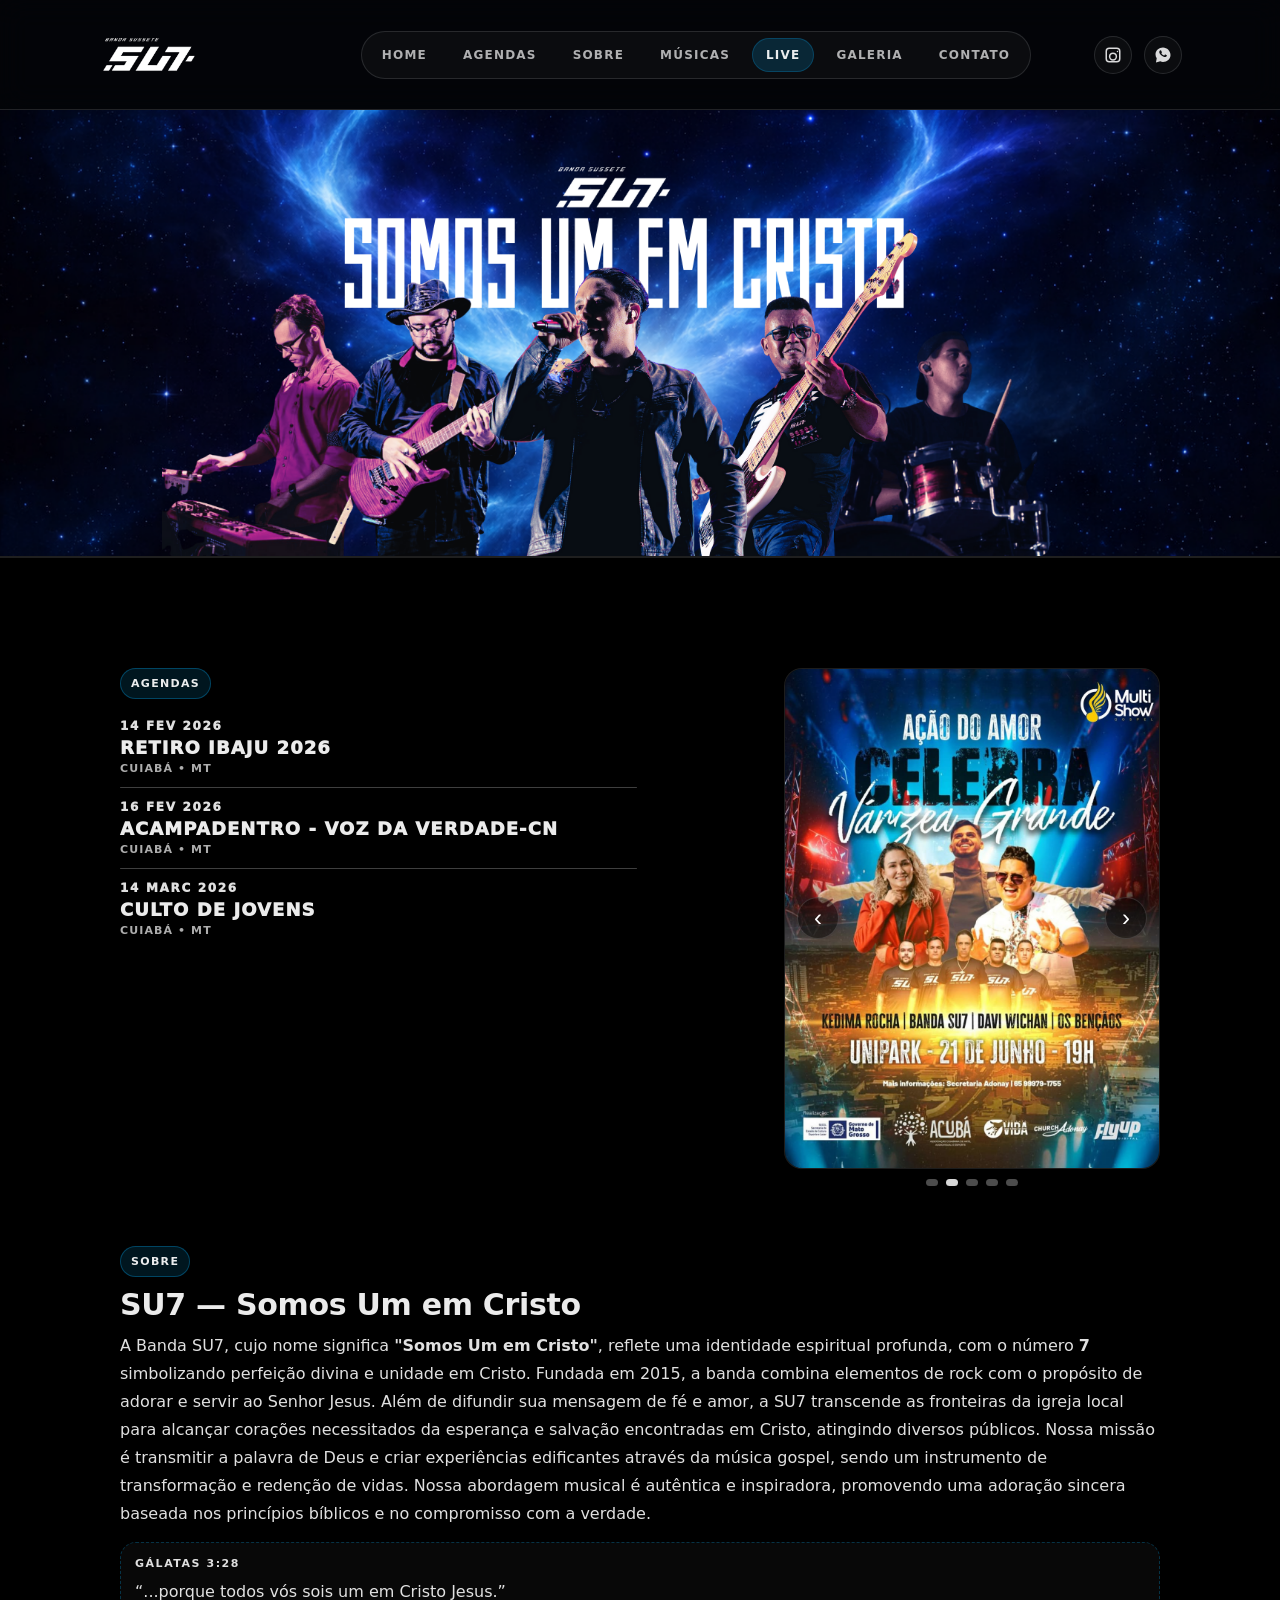
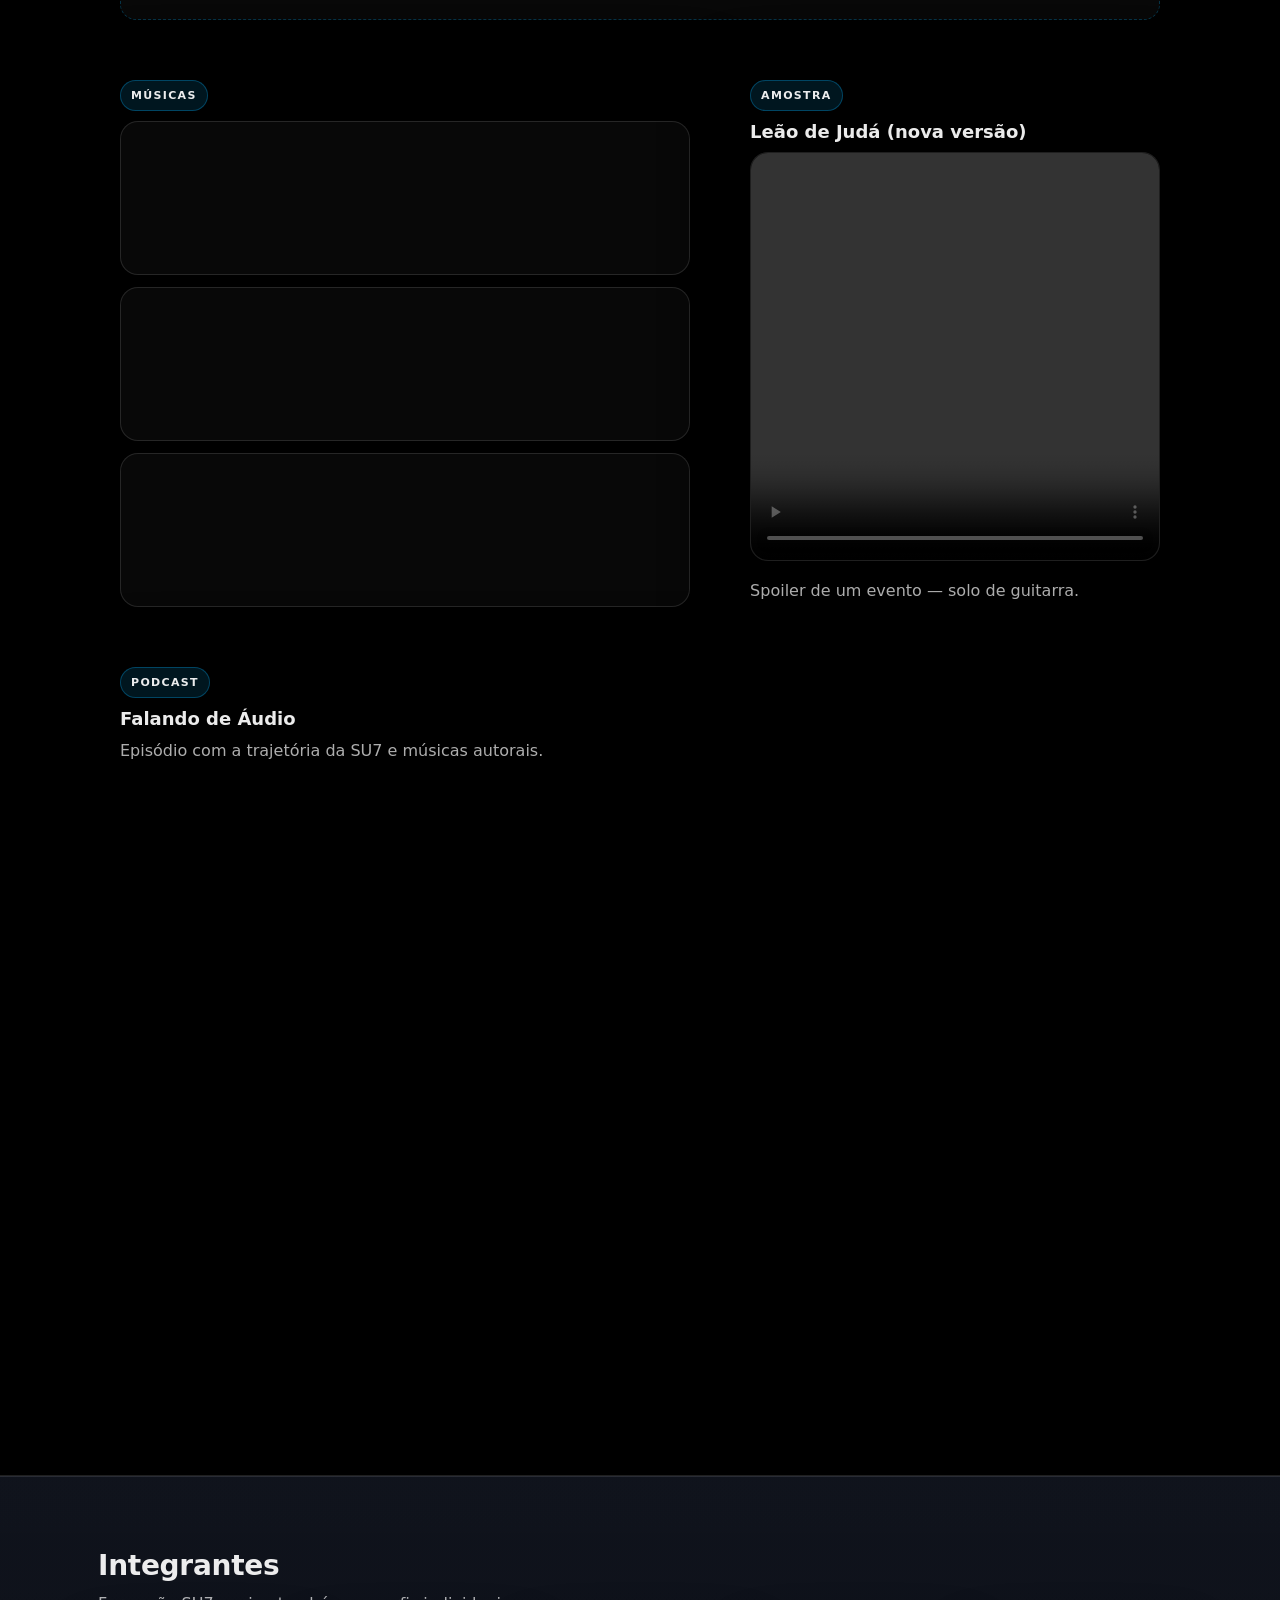
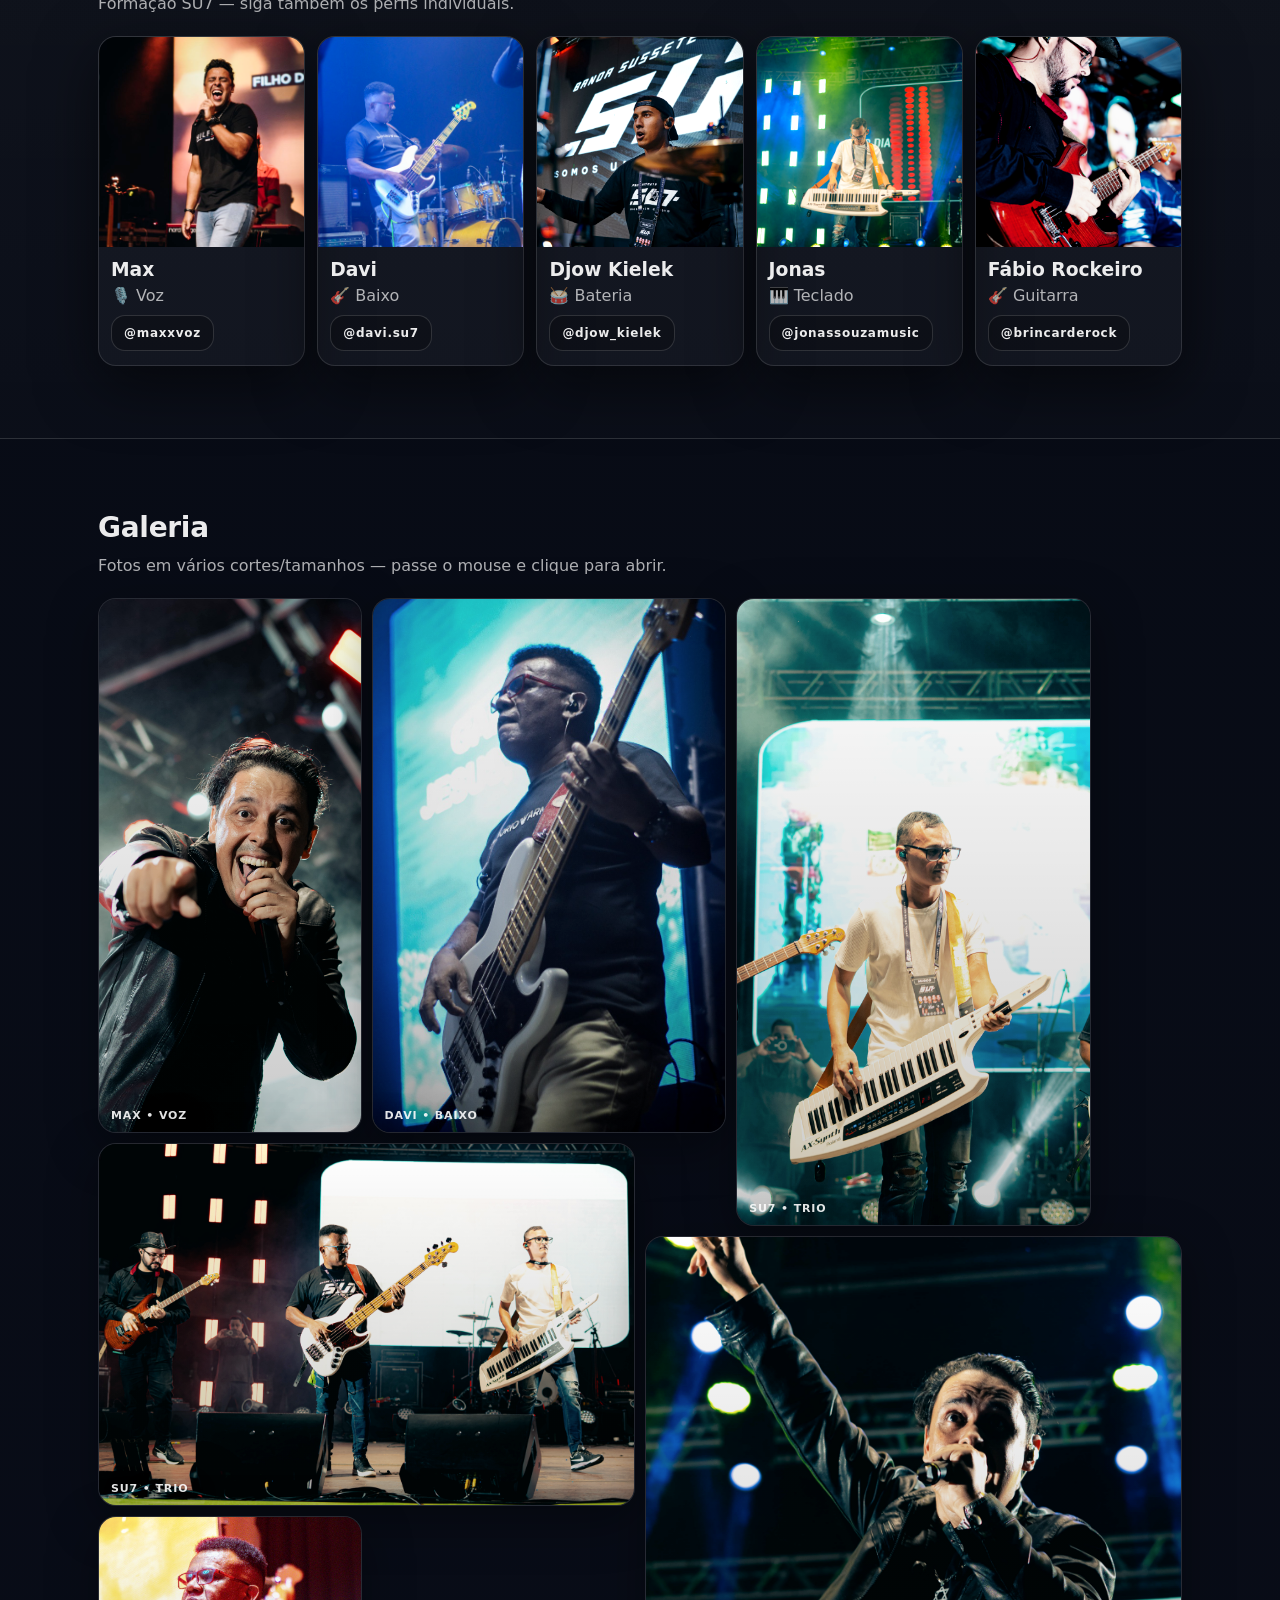
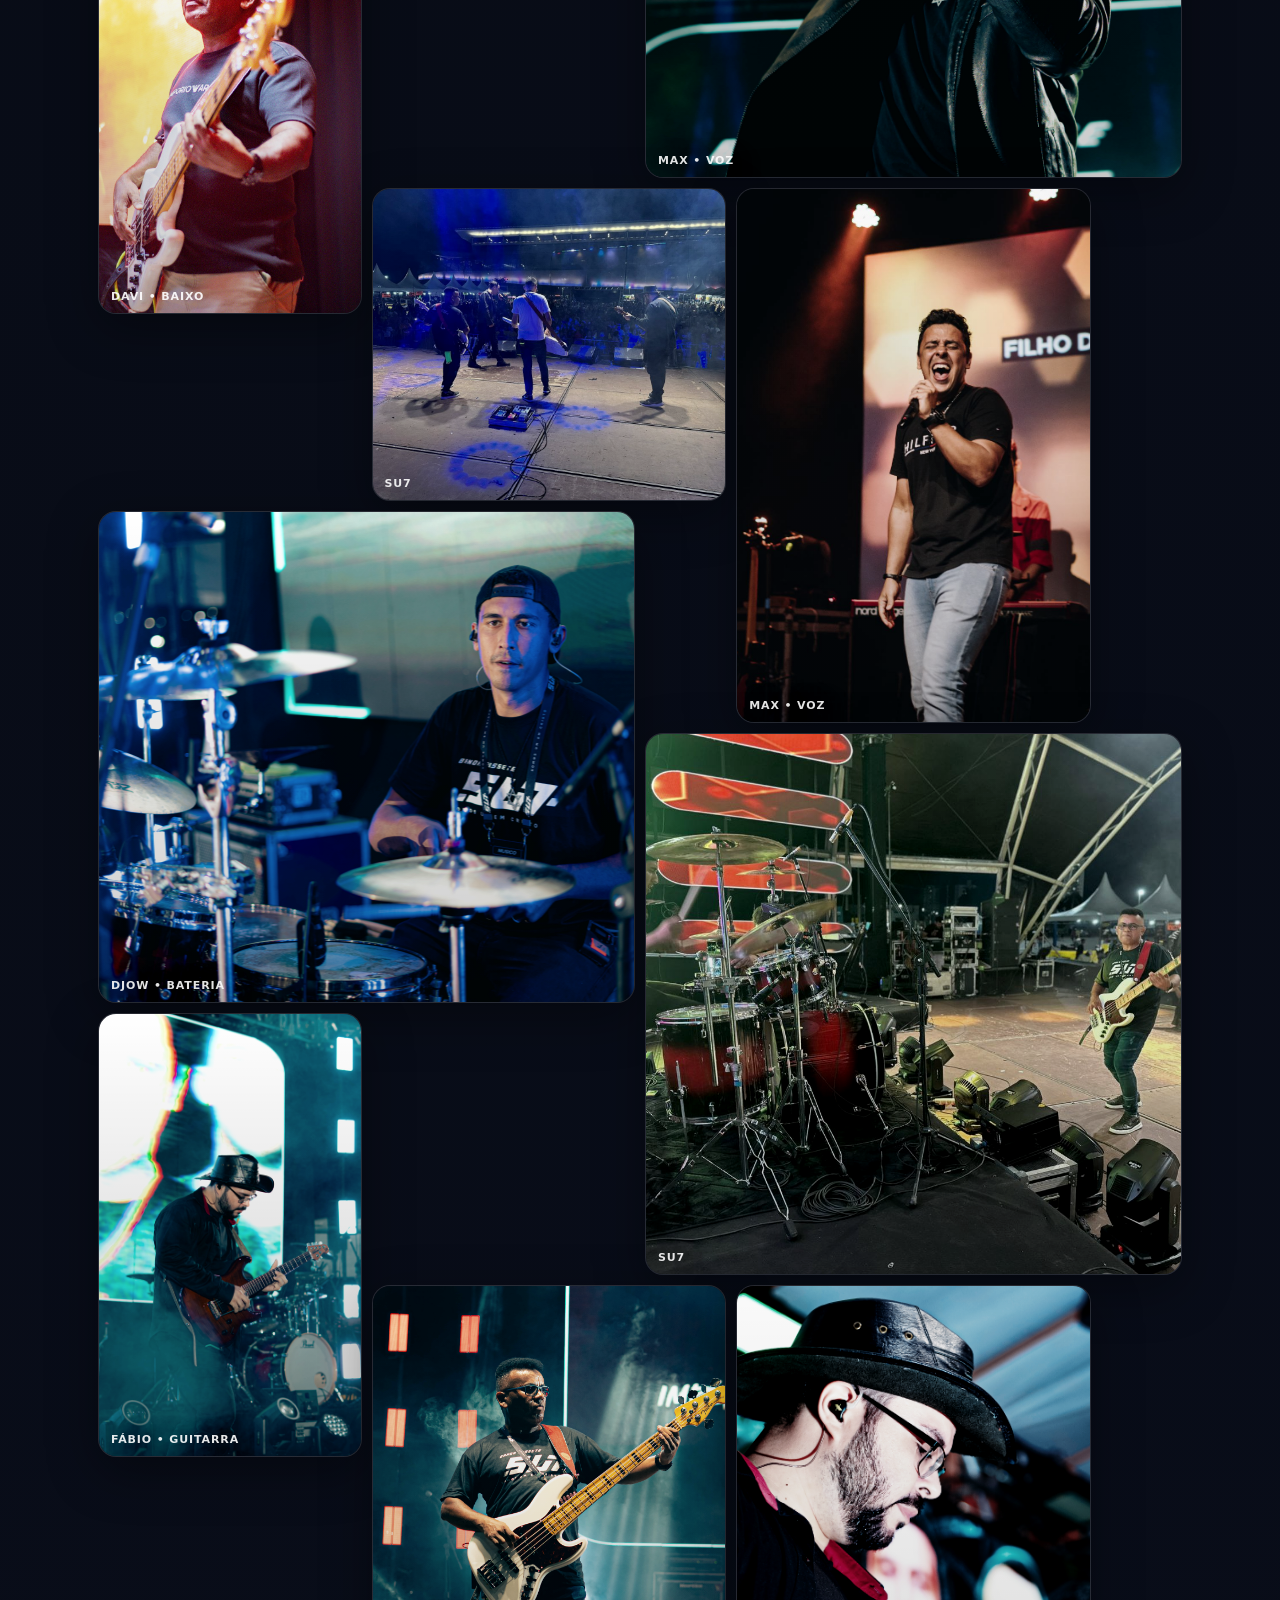
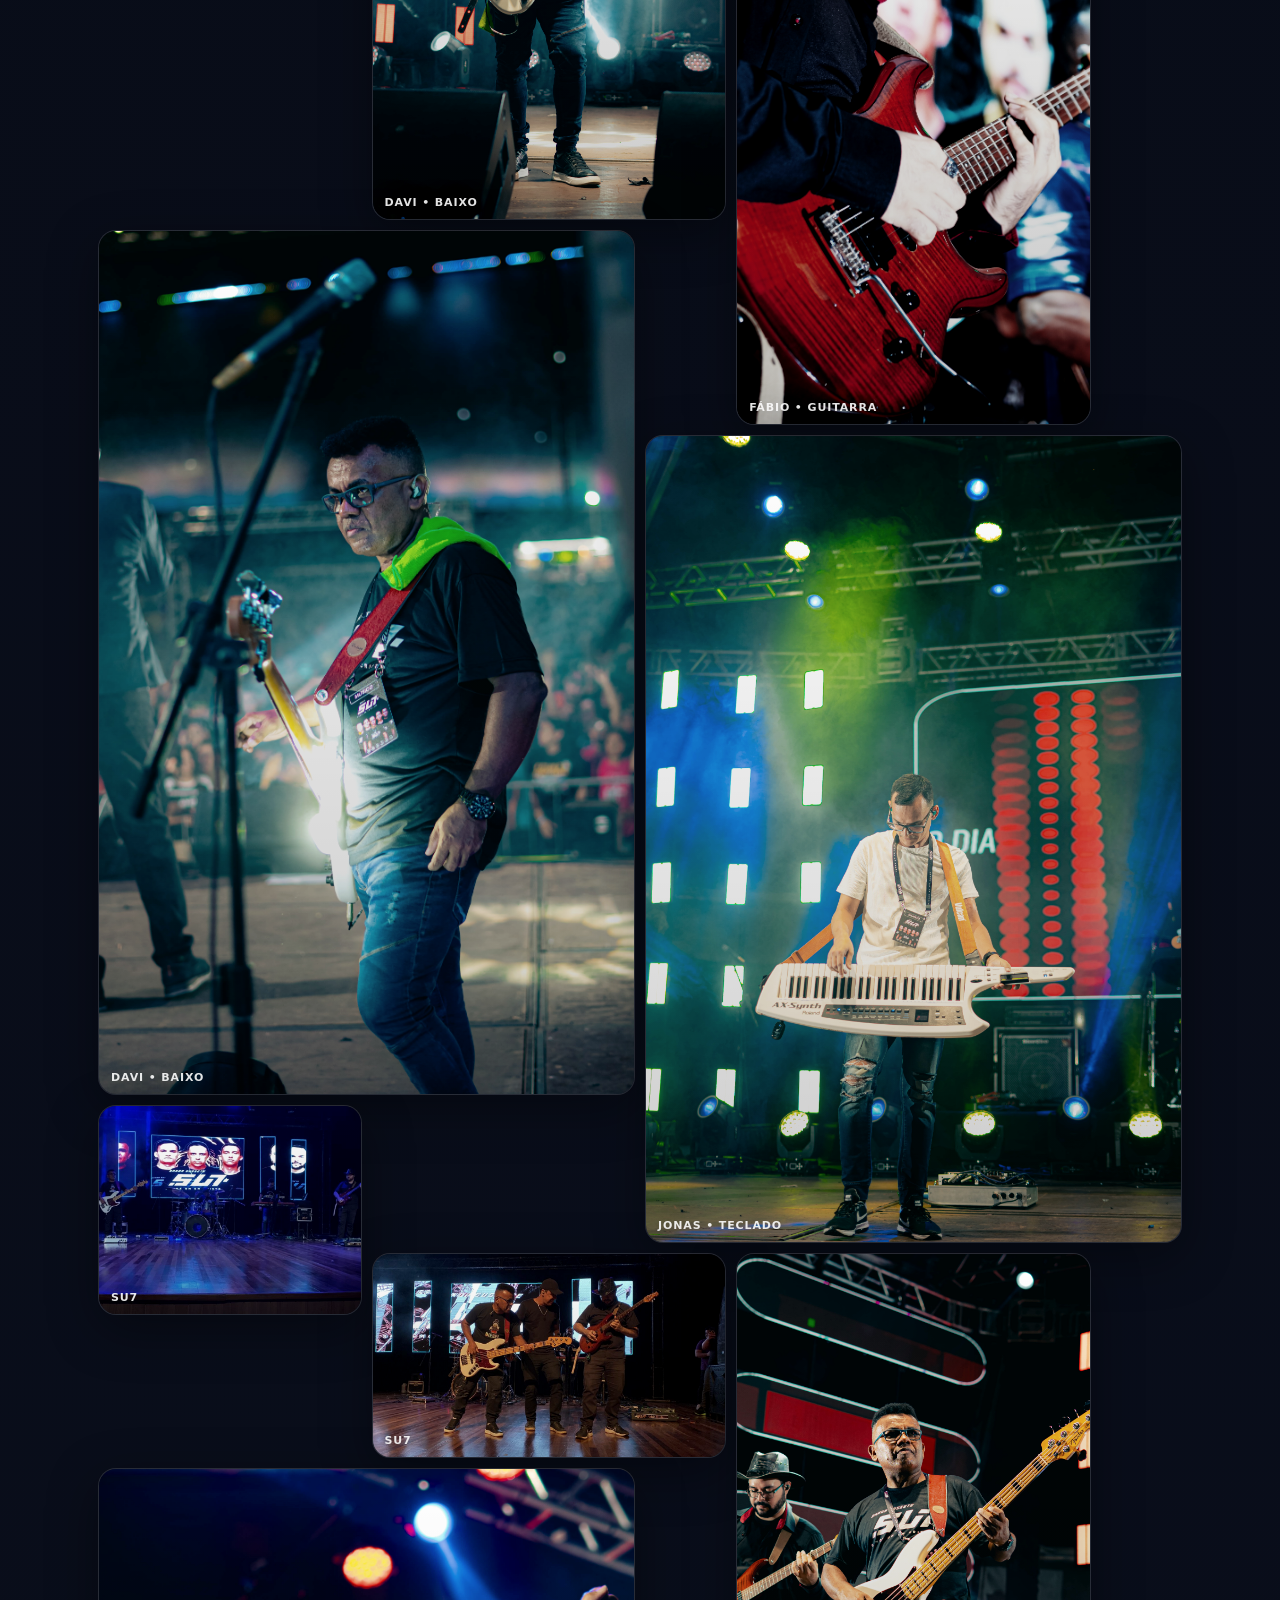
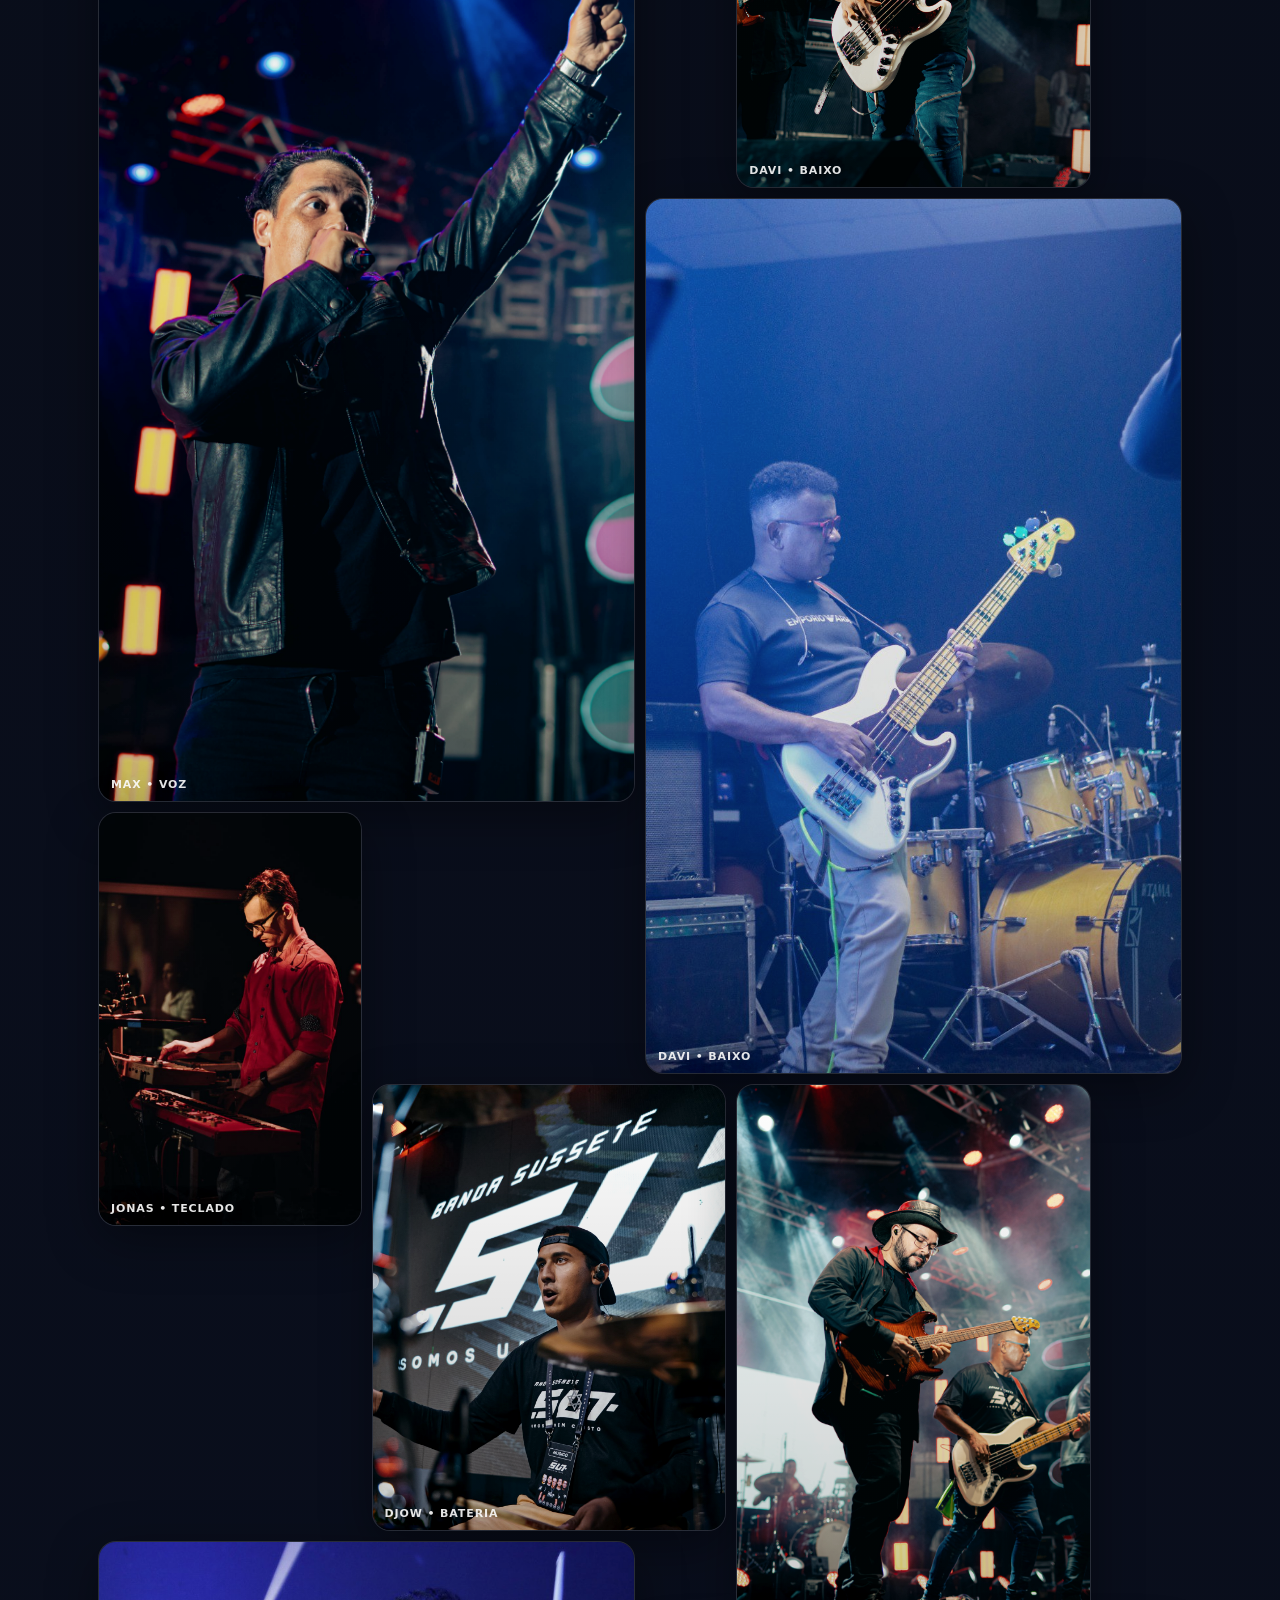
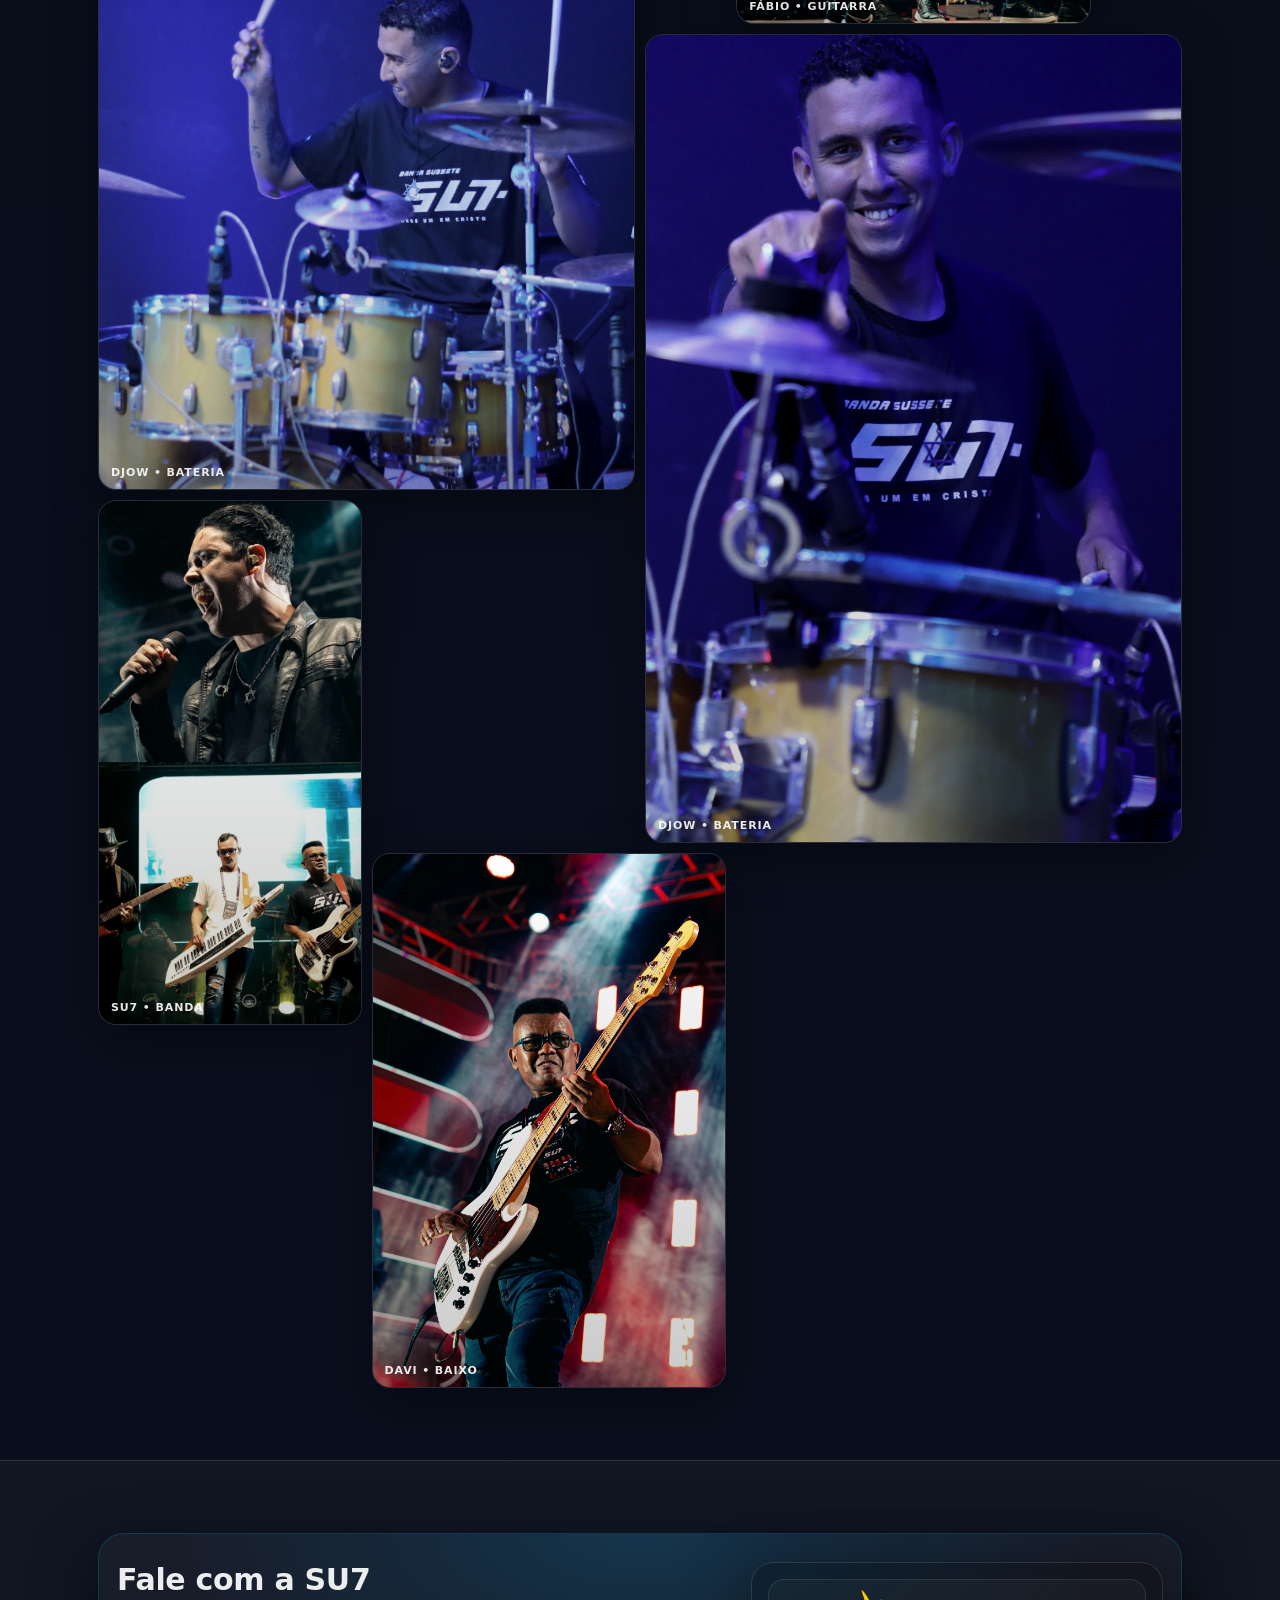
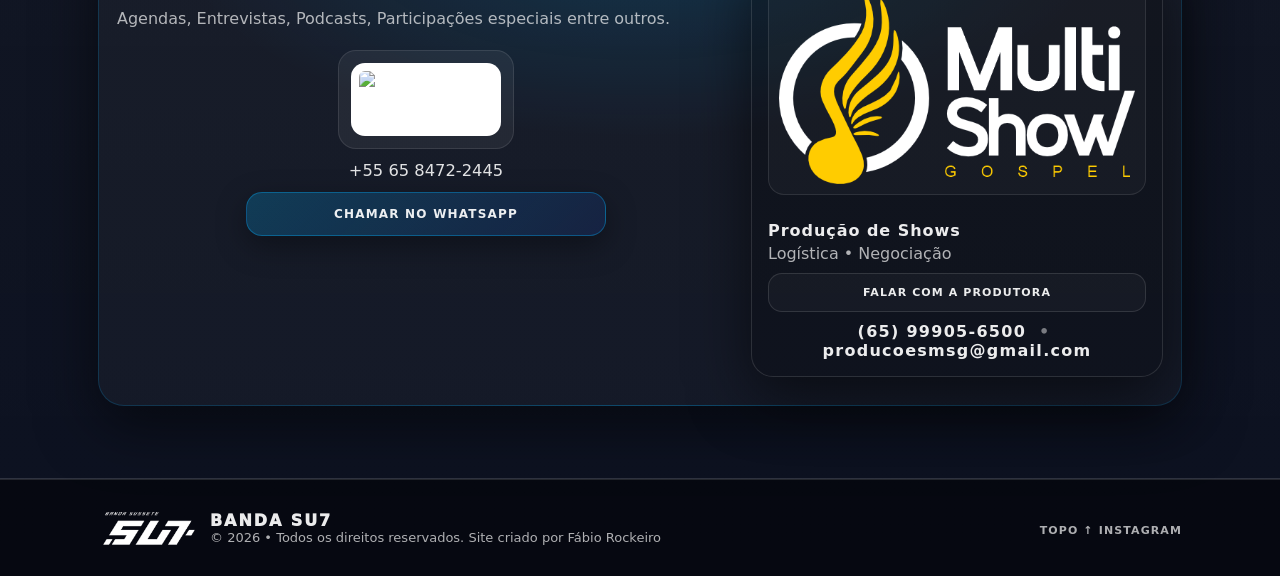
==== commit c2928082: "att" ====
--- a/index.html
+++ b/index.html
@@ -90,7 +90,15 @@
             <div class="agenda-list" role="list">
               <div class="agenda-item" role="listitem">
                 <div class="agenda-date">14 FEV 2026</div>
-                <div class="agenda-title">RETIRO IBAJU</div>
+                <div class="agenda-title">RETIRO IBAJU 2026</div>
+                <div class="agenda-loc">CUIABÁ • MT</div>
+              </div>
+
+              <div class="agenda-divider" aria-hidden="true"></div>
+
+               <div class="agenda-item" role="listitem">
+                <div class="agenda-date">16 FEV 2026</div>
+                <div class="agenda-title">ACAMPADENTRO - VOZ DA VERDADE-CN</div>
                 <div class="agenda-loc">CUIABÁ • MT</div>
               </div>
 
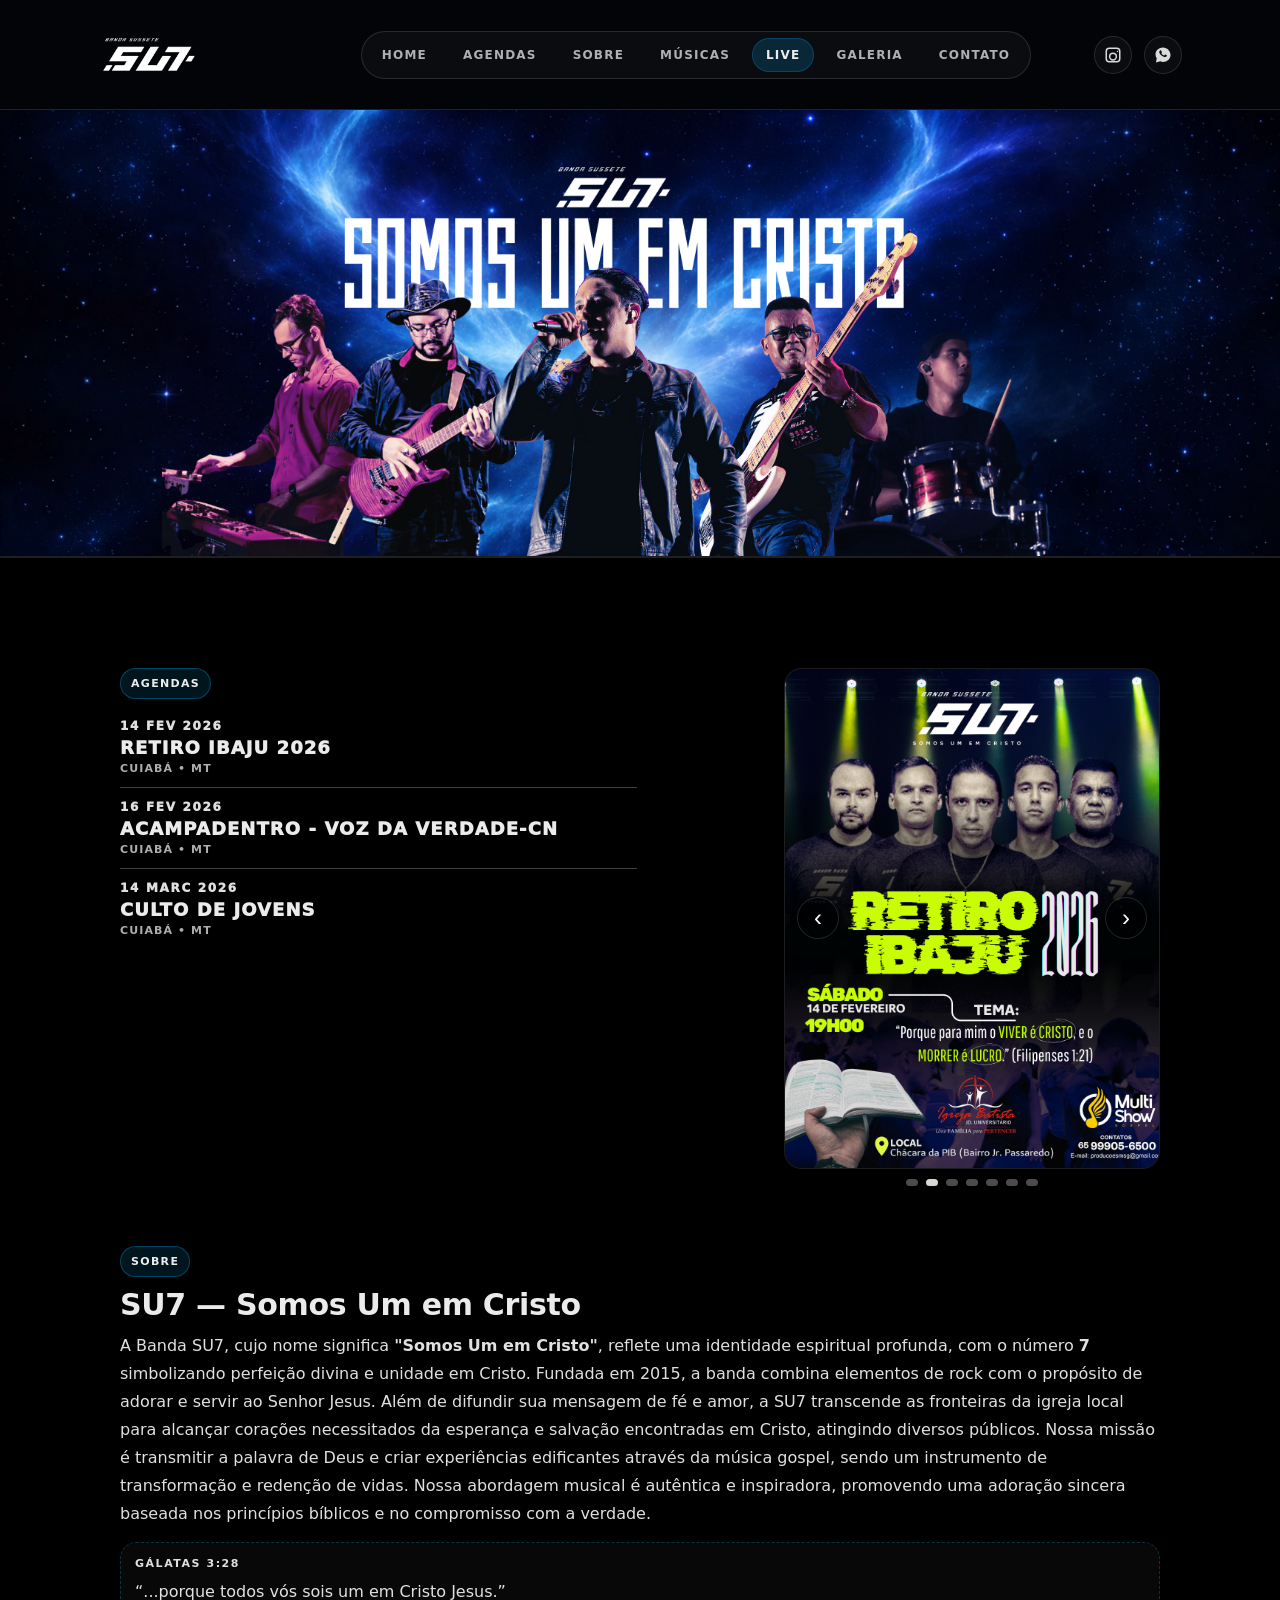
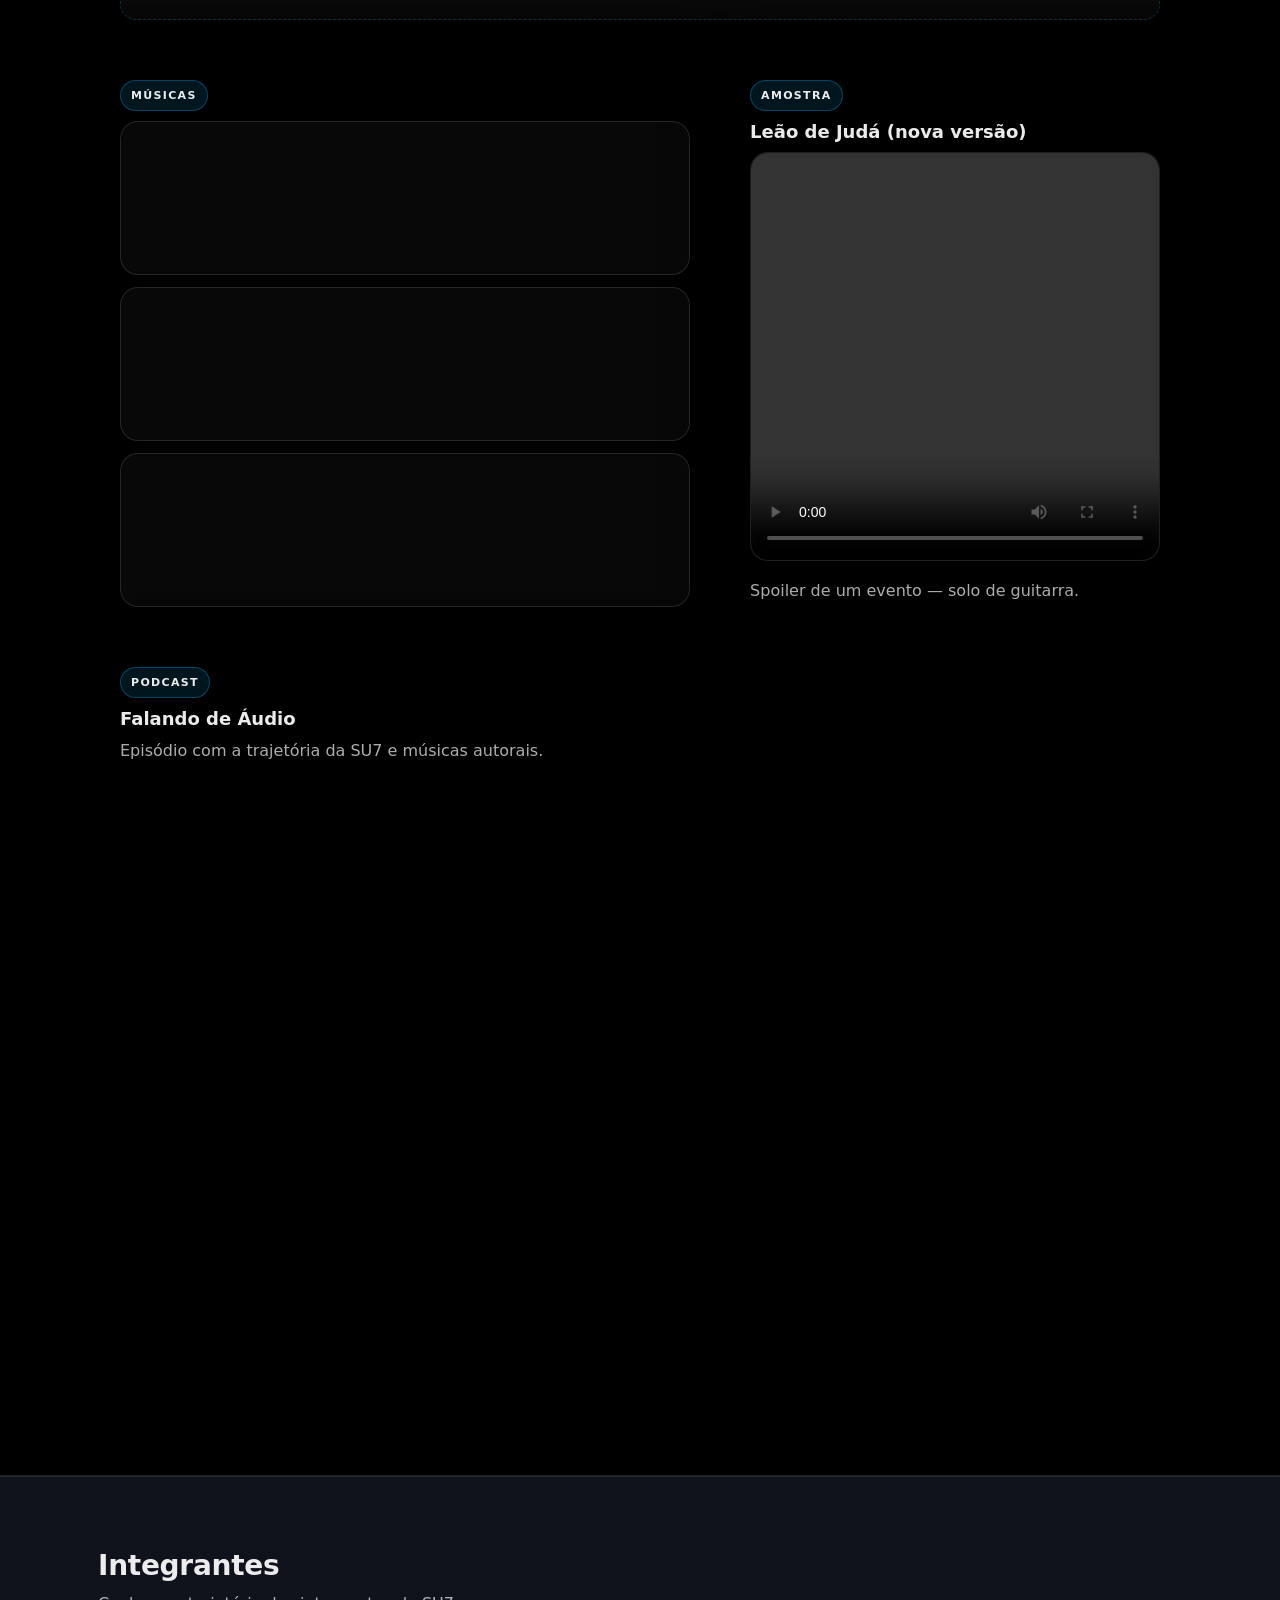
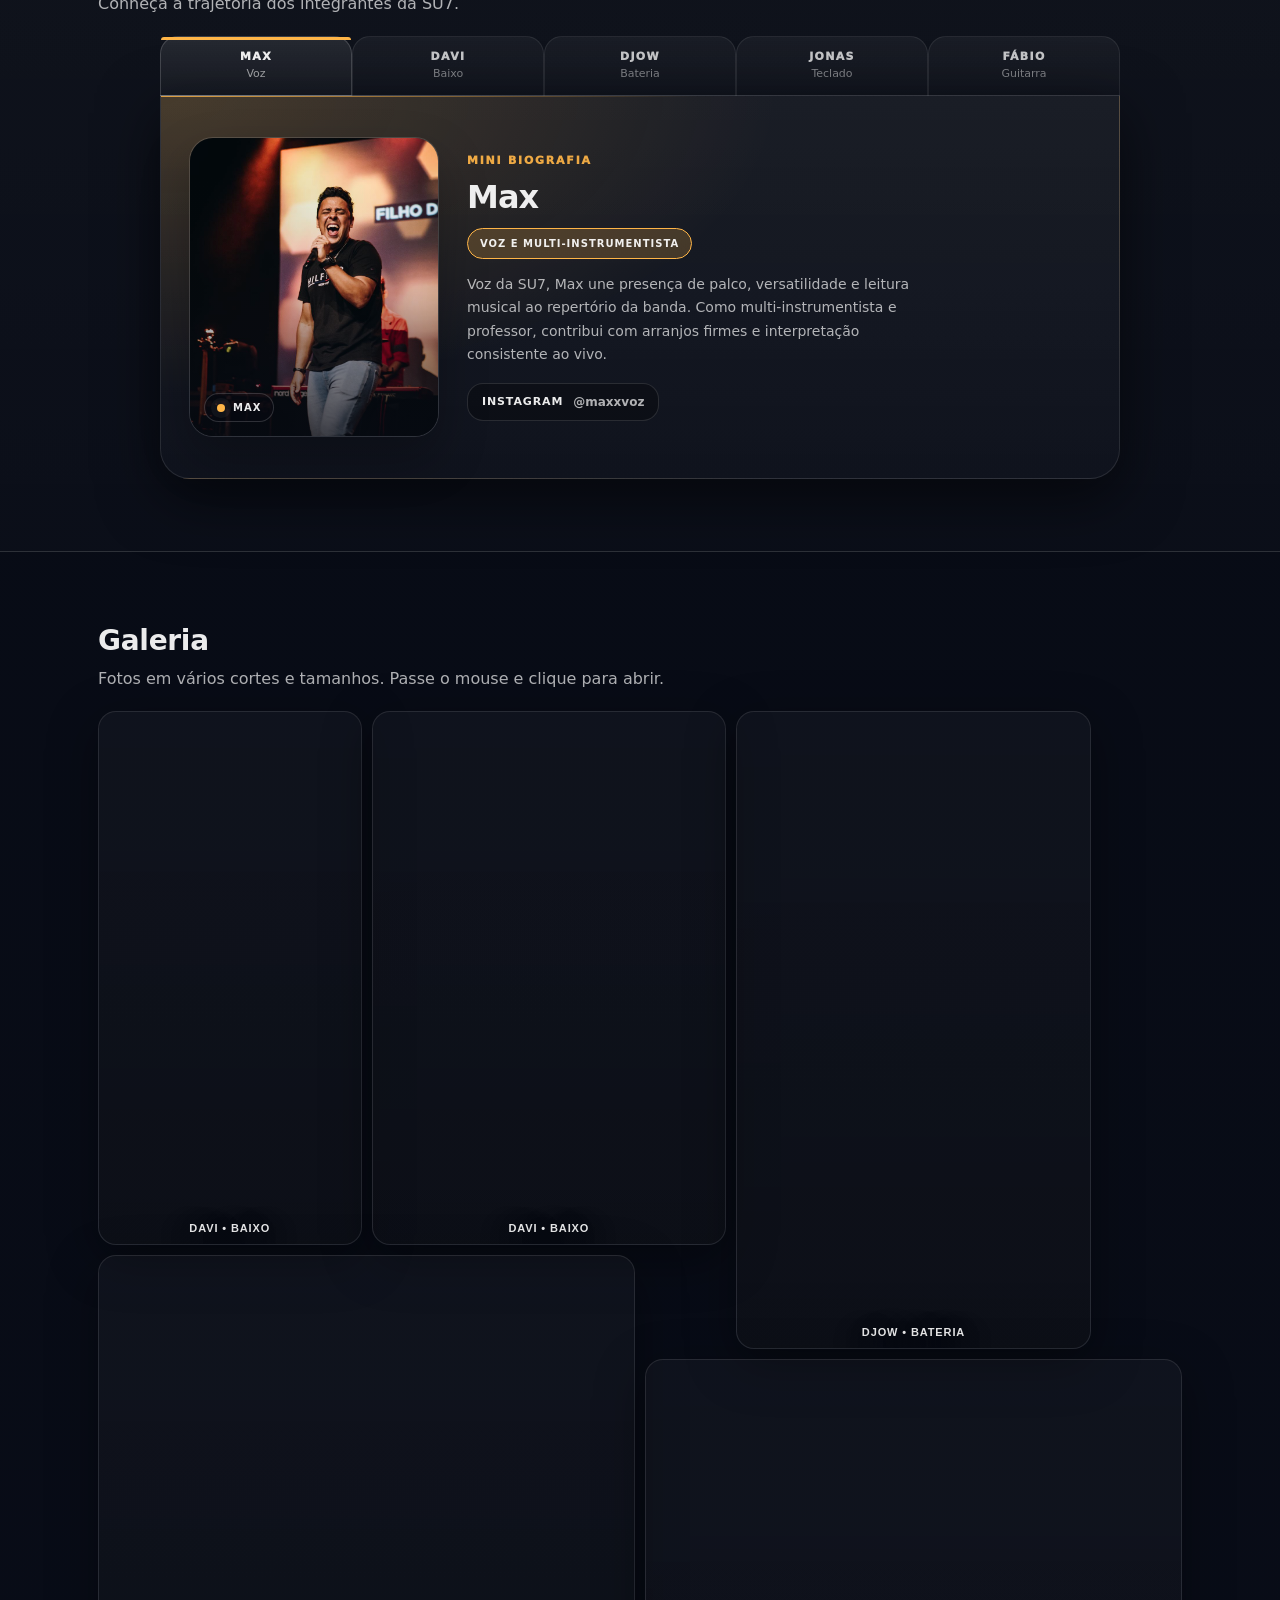
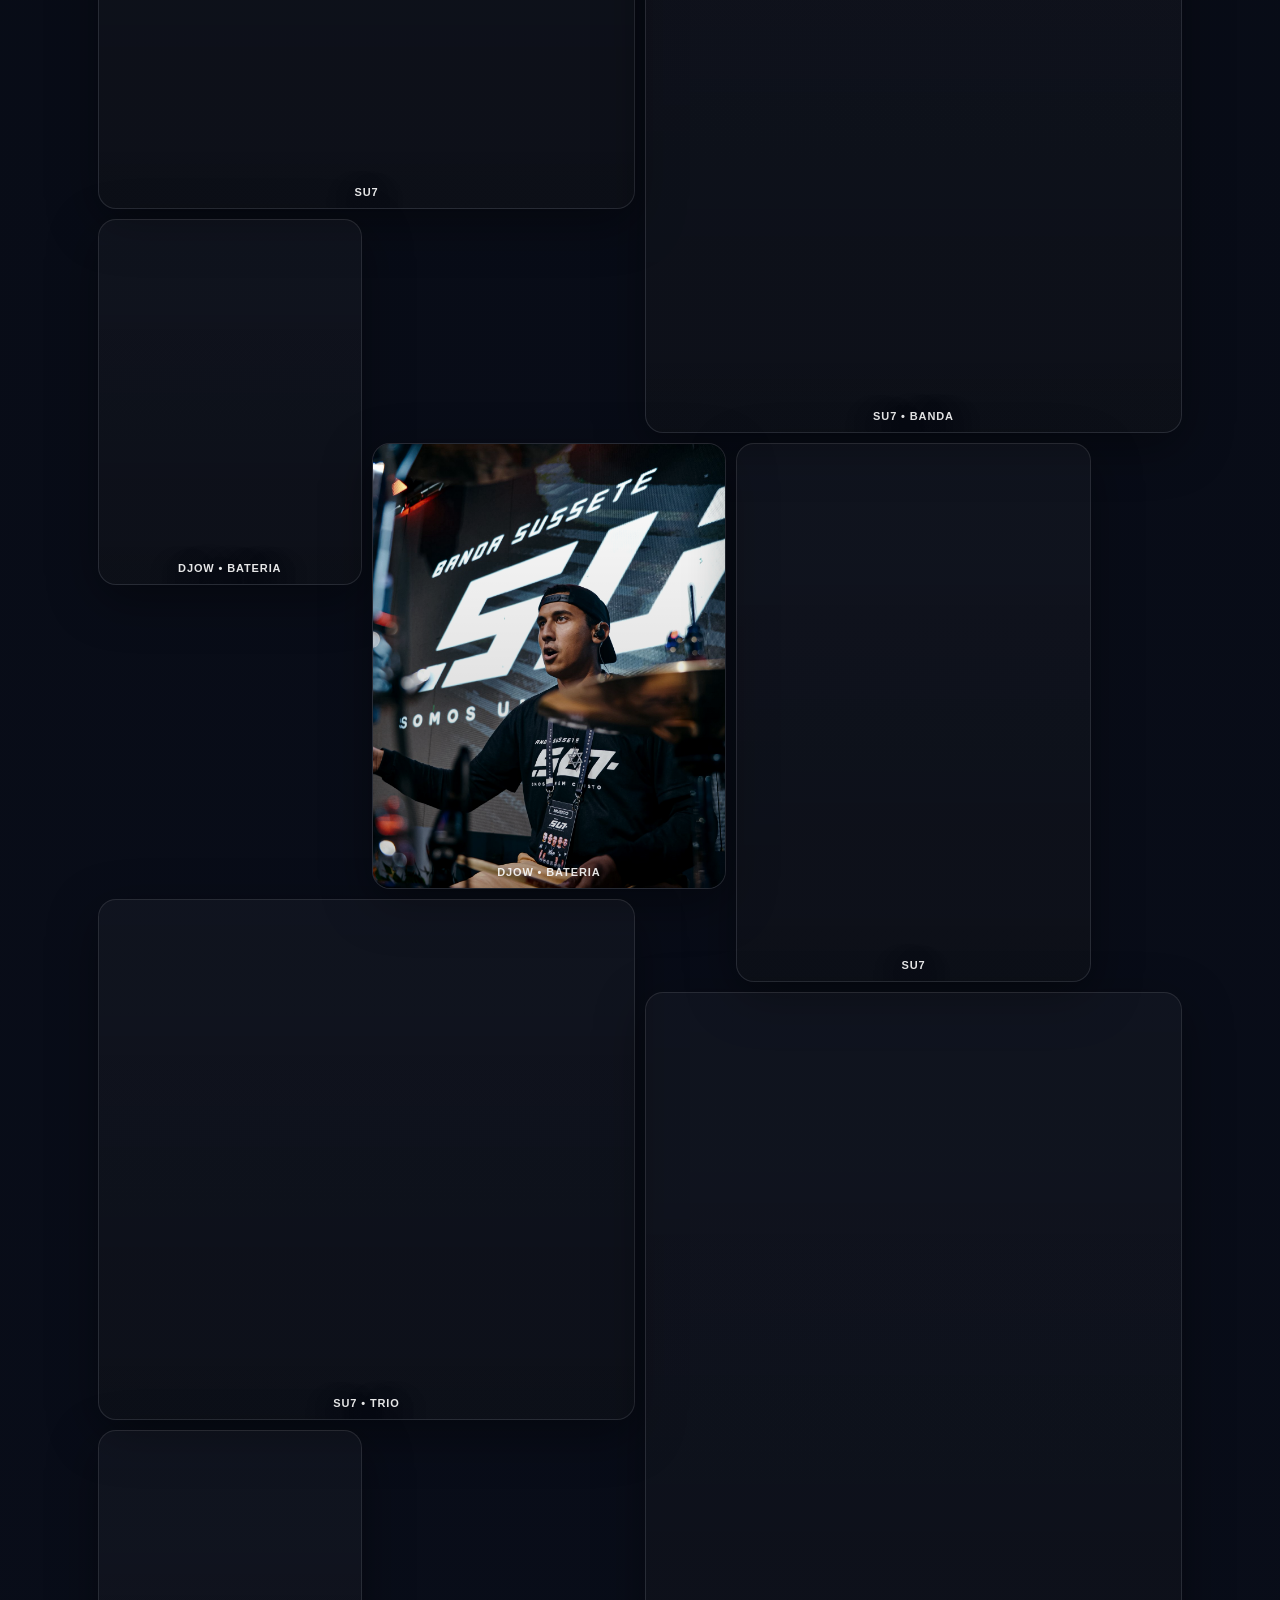
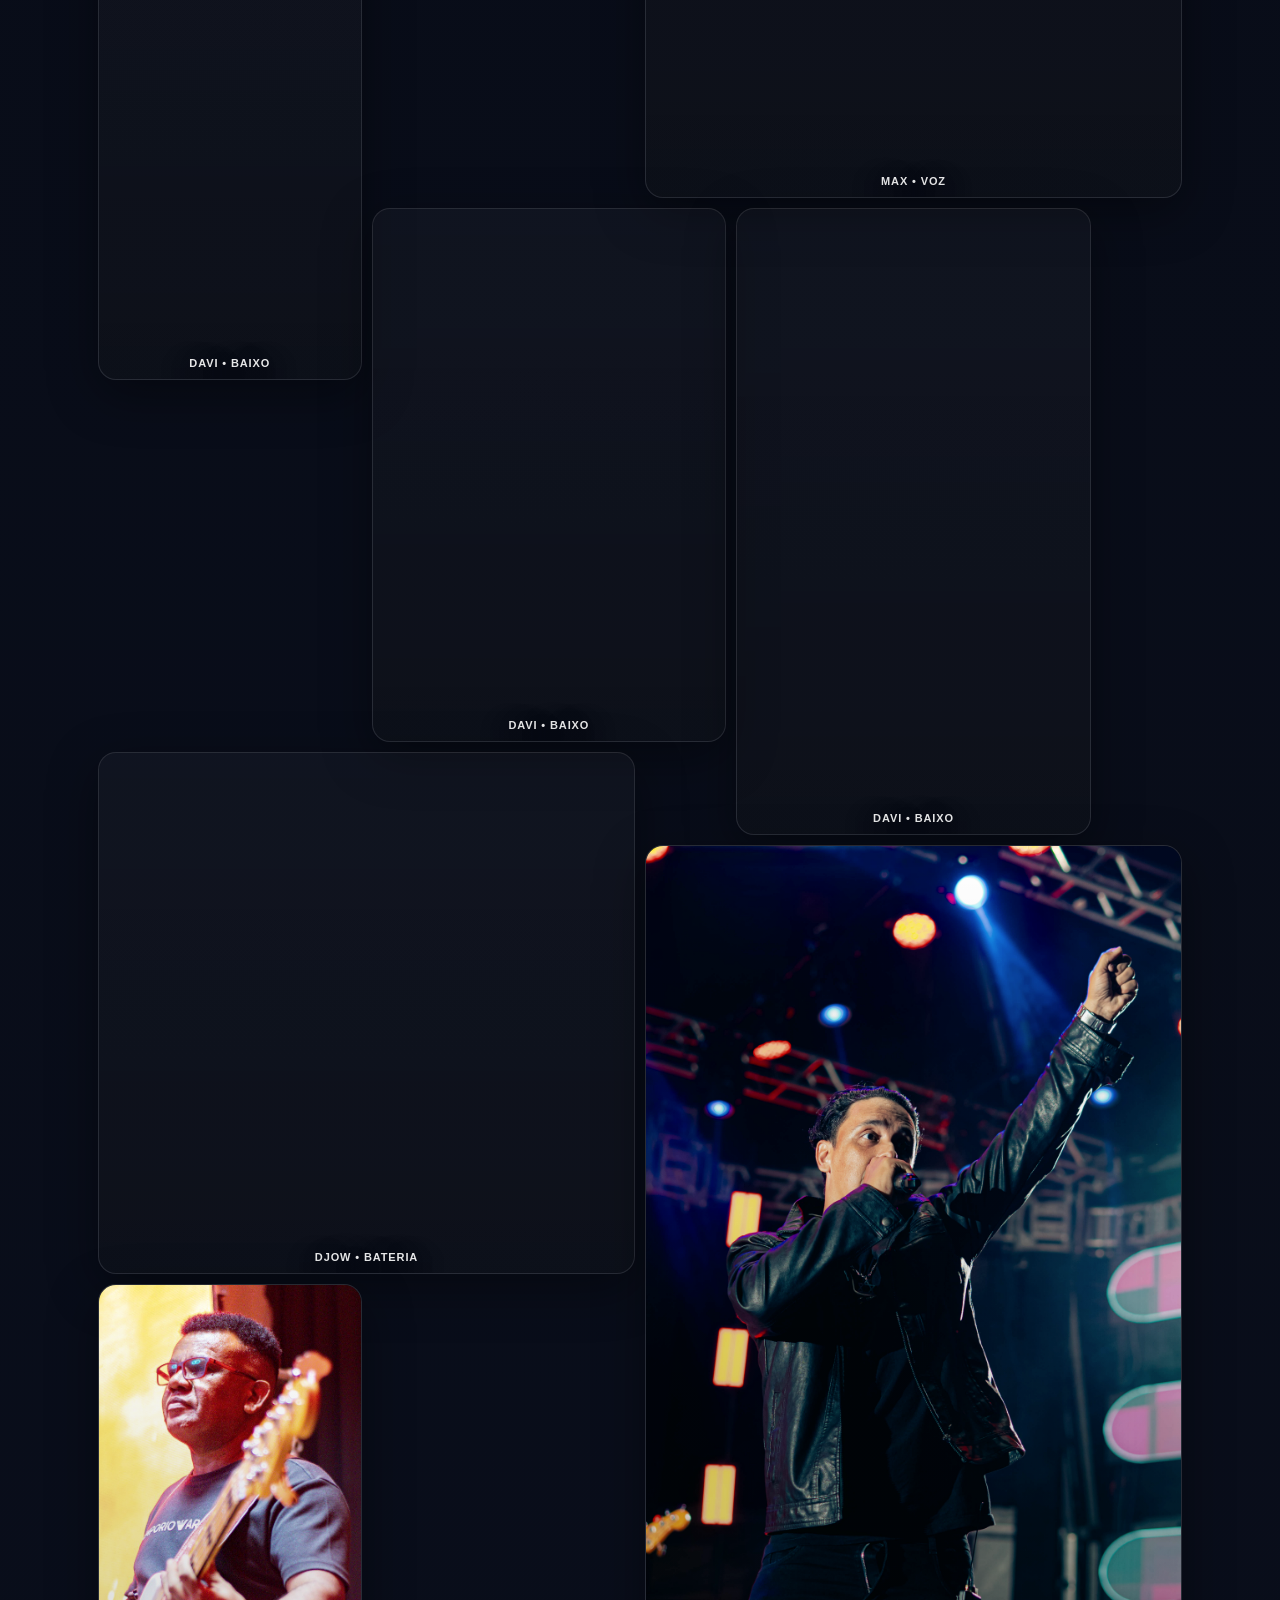
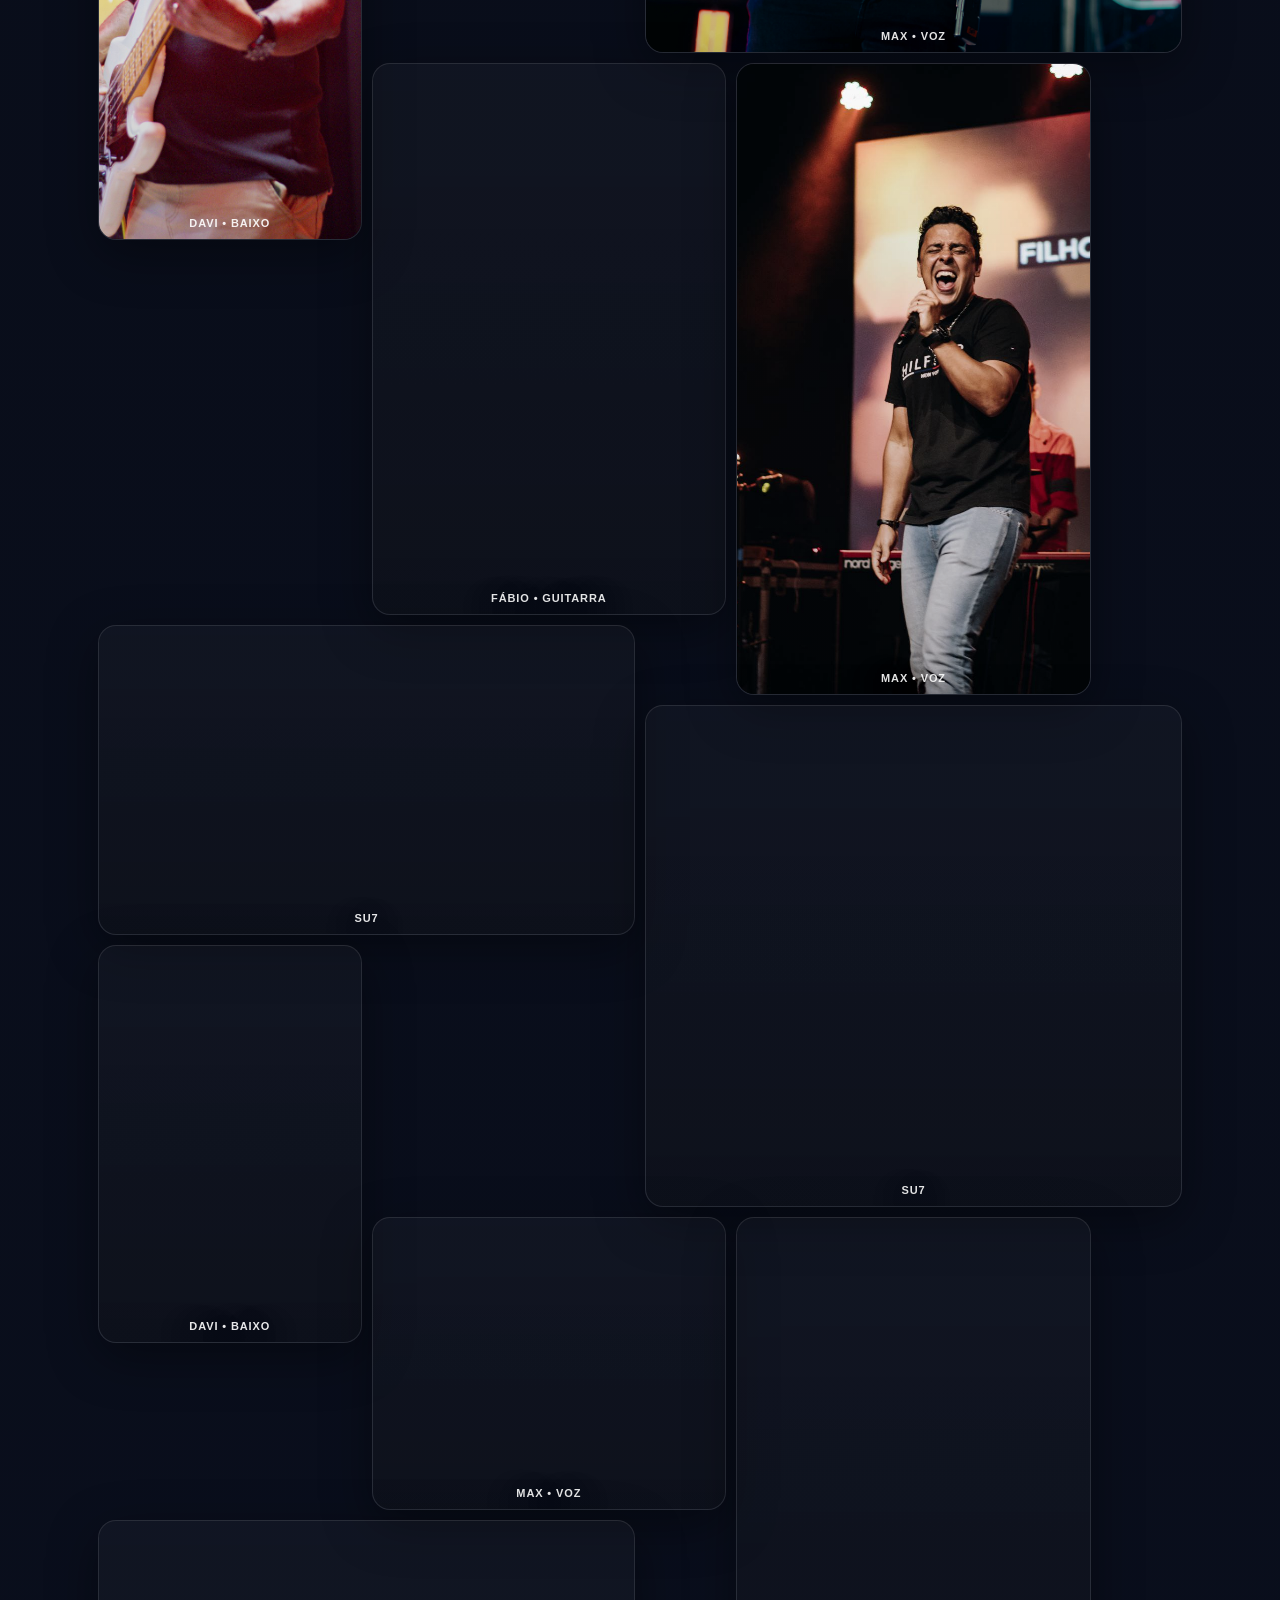
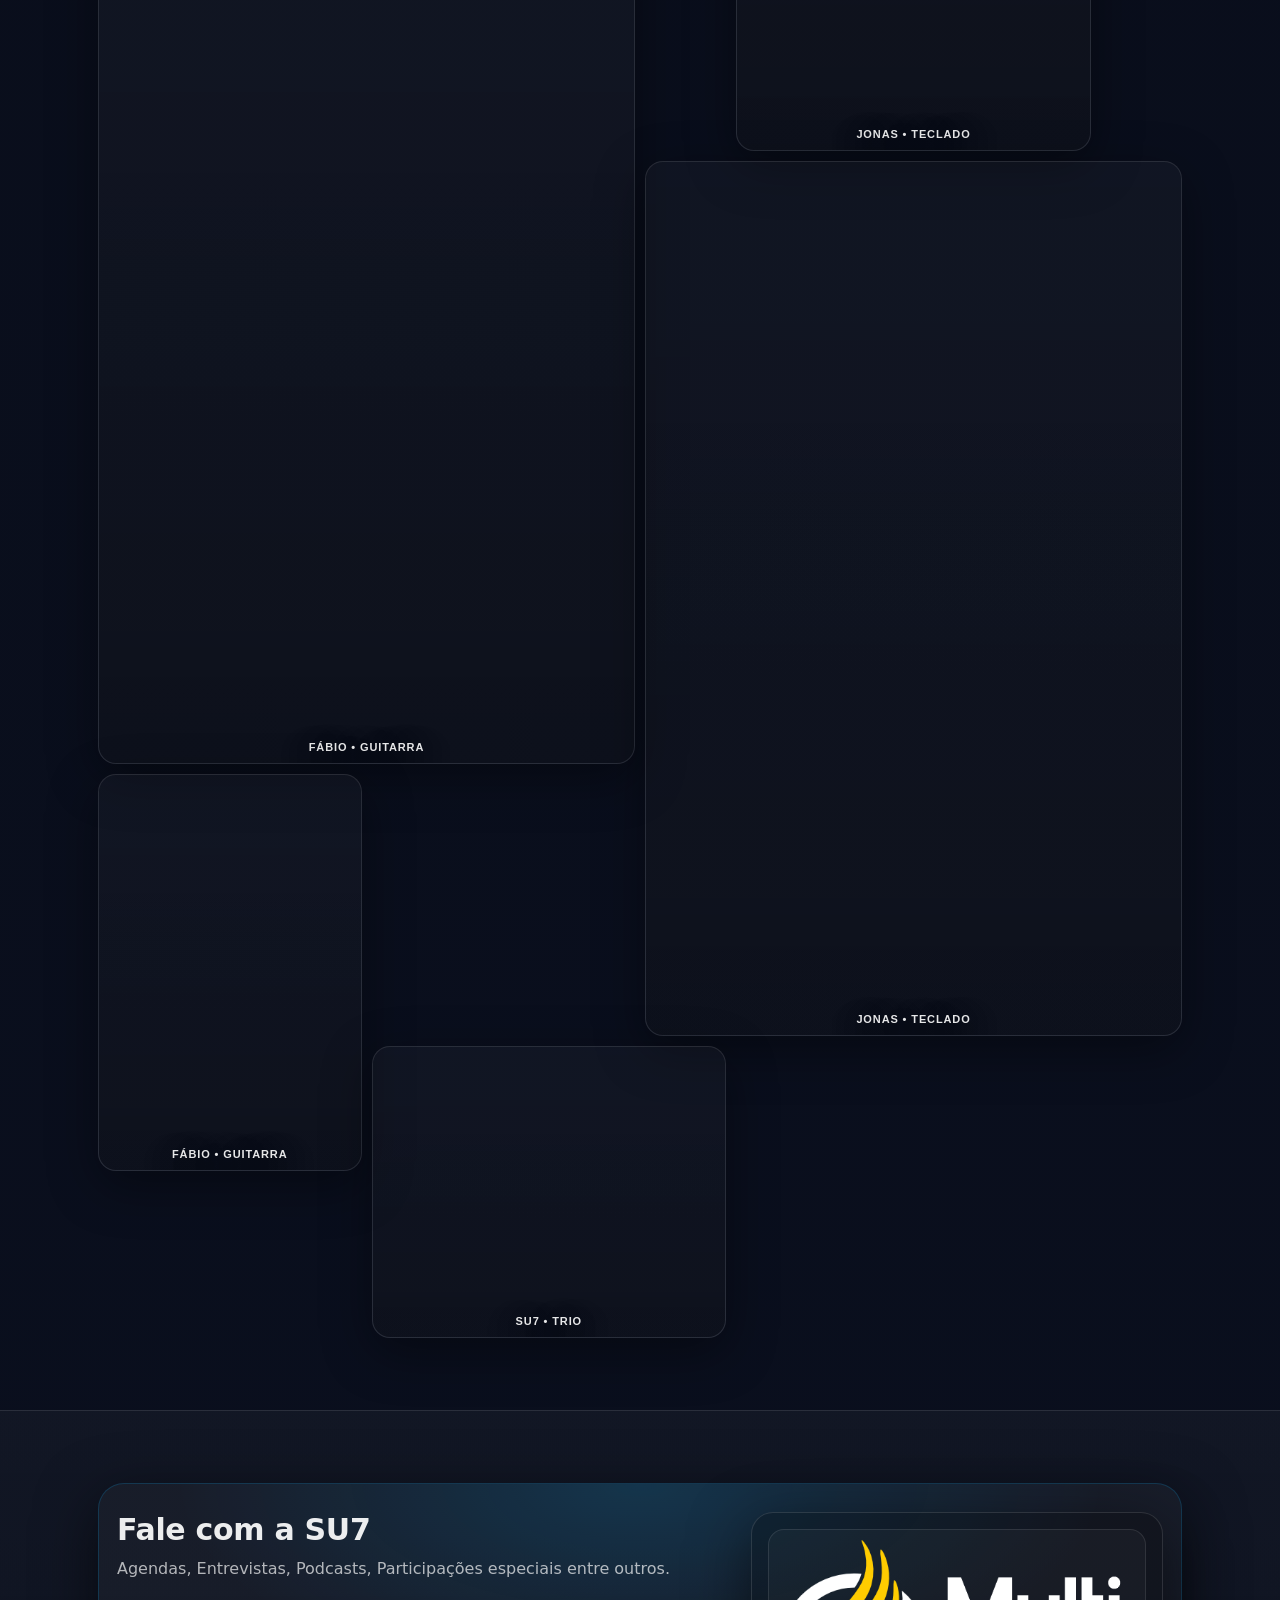
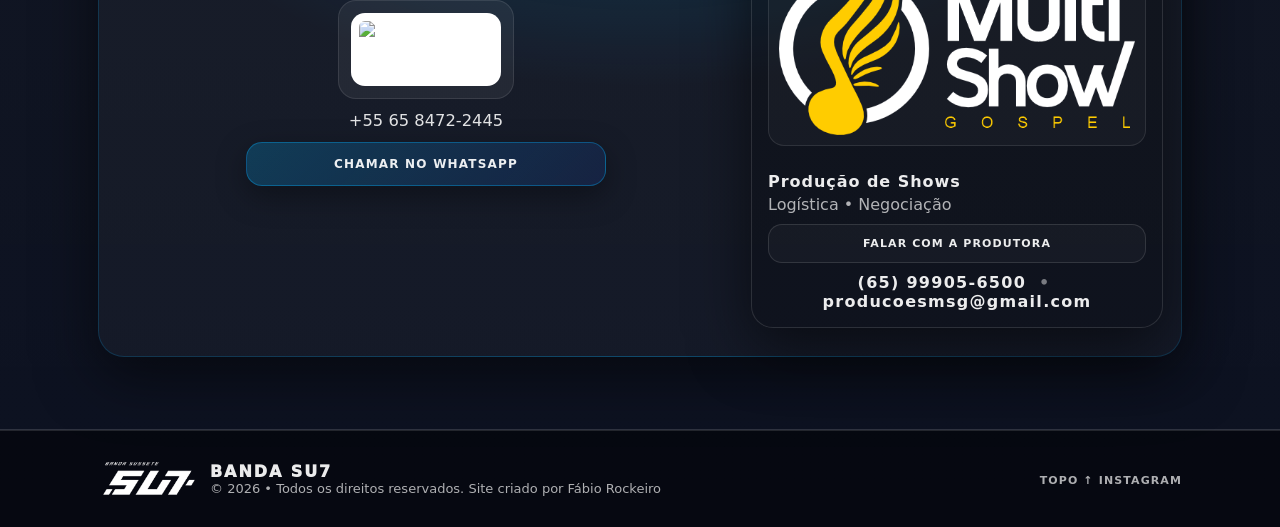
==== commit be419629: "ATT INTEGRANTES" ====
--- a/index.html
+++ b/index.html
@@ -235,7 +235,16 @@
       <div class="container">
         <div class="section-head">
           <h2 class="section-title">Integrantes</h2>
-          <p class="section-text">Formação SU7 — siga também os perfis individuais.</p>
+          <p class="section-text section-text--members">Conhe&ccedil;a a trajet&oacute;ria dos integrantes da SU7.</p>
+        </div>
+
+        <div class="members-carousel" id="membersCarousel" aria-roledescription="carousel"
+          aria-label="Mini biografias dos integrantes da SU7">
+          <div class="members-topbar">
+            <div class="members-tabs" id="memberTabs" role="tablist" aria-label="Selecionar integrante"></div>
+          </div>
+
+          <div class="members-shell" id="memberPanelShell"></div>
         </div>
 
         <div class="members-grid">
@@ -243,7 +252,7 @@
             <div class="member-photo" style="background-image:url('assets/img/Max-001.jpg');"></div>
             <div class="member-meta">
               <h3>Max</h3>
-              <p>🎙️ Voz</p>
+              <p>Voz</p>
               <a class="member-ig" href="https://www.instagram.com/maxxvoz/" target="_blank"
                 rel="noreferrer noopener">@maxxvoz</a>
             </div>
@@ -253,7 +262,7 @@
             <div class="member-photo" style="background-image:url('assets/img/Davi-001.jpg');"></div>
             <div class="member-meta">
               <h3>Davi</h3>
-              <p>🎸 Baixo</p>
+              <p>Baixo</p>
               <a class="member-ig" href="https://www.instagram.com/davi.su7/" target="_blank"
                 rel="noreferrer noopener">@davi.su7</a>
             </div>
@@ -263,7 +272,7 @@
             <div class="member-photo" style="background-image:url('assets/img/Djow-001.jpg');"></div>
             <div class="member-meta">
               <h3>Djow Kielek</h3>
-              <p>🥁 Bateria</p>
+              <p>Bateria</p>
               <a class="member-ig" href="https://www.instagram.com/djow_kielek/" target="_blank"
                 rel="noreferrer noopener">@djow_kielek</a>
             </div>
@@ -273,7 +282,7 @@
             <div class="member-photo" style="background-image:url('assets/img/Jonas-002.jpg');"></div>
             <div class="member-meta">
               <h3>Jonas</h3>
-              <p>🎹 Teclado</p>
+              <p>Teclado</p>
               <a class="member-ig" href="https://www.instagram.com/jonassouzamusic/" target="_blank"
                 rel="noreferrer noopener">@jonassouzamusic</a>
             </div>
@@ -282,8 +291,8 @@
           <article class="member-card">
             <div class="member-photo" style="background-image:url('assets/img/Fabio-001.jpg');"></div>
             <div class="member-meta">
-              <h3>Fábio Rockeiro</h3>
-              <p>🎸 Guitarra</p>
+              <h3>F&aacute;bio Rockeiro</h3>
+              <p>Guitarra</p>
               <a class="member-ig" href="https://www.instagram.com/brincarderock/" target="_blank"
                 rel="noreferrer noopener">@brincarderock</a>
             </div>
@@ -293,12 +302,12 @@
     </section>
 
     <!-- SOBRE (bio) -->
-    <!-- GALERIA (mosaico criativo + lightbox) -->
+    <!-- GALERIA -->
     <section class="section" id="galeria">
       <div class="container">
         <div class="section-head">
           <h2 class="section-title">Galeria</h2>
-          <p class="section-text">Fotos em vários cortes/tamanhos — passe o mouse e clique para abrir.</p>
+          <p class="section-text">Fotos em v&aacute;rios cortes e tamanhos. Passe o mouse e clique para abrir.</p>
         </div>
 
         <div class="mosaic" id="mosaic"></div>
@@ -384,10 +393,10 @@
     </footer>
 
     <!-- Lightbox -->
-    <div class="lightbox" id="lightbox" aria-hidden="true">
-      <button class="lb-close" type="button" aria-label="Fechar" id="lbClose">×</button>
-      <button class="lb-nav lb-prev" type="button" aria-label="Anterior" id="lbPrev">‹</button>
-      <button class="lb-nav lb-next" type="button" aria-label="Próximo" id="lbNext">›</button>
+    <div class="lightbox" id="lightbox" role="dialog" aria-modal="true" aria-hidden="true" tabindex="-1">
+      <button class="lb-close" type="button" aria-label="Fechar" id="lbClose">&times;</button>
+      <button class="lb-nav lb-prev" type="button" aria-label="Anterior" id="lbPrev">&lsaquo;</button>
+      <button class="lb-nav lb-next" type="button" aria-label="Pr&oacute;ximo" id="lbNext">&rsaquo;</button>
       <img class="lb-img" id="lbImg" alt="Foto da galeria SU7" />
       <div class="lb-cap" id="lbCap"></div>
     </div>
@@ -396,4 +405,4 @@
   <script src="assets/js/main.js"></script>
 </body>
 
-</html>+</html>
--- a/assets/css/style.css
+++ b/assets/css/style.css
@@ -235,11 +235,16 @@
 }
 .tile{
   position:relative;
+  width:100%;
+  padding:0;
+  appearance:none;
+  -webkit-appearance:none;
   border-radius: 18px;
   overflow:hidden;
   border: 1px solid rgba(255,255,255,.10);
   background: rgba(255,255,255,.03);
   box-shadow: 0 14px 50px rgba(0,0,0,.38);
+  color: inherit;
   cursor: pointer;
   transform: translateZ(0);
 }
@@ -258,11 +263,17 @@
   opacity: .75;
   transition: opacity .35s ease;
 }
-.tile:hover img{
+.tile:hover img,
+.tile:focus-visible img{
   transform: scale(1.07);
   filter: grayscale(0) contrast(1.08) saturate(1.15);
 }
-.tile:hover:after{opacity:.55}
+.tile:hover:after,
+.tile:focus-visible:after{opacity:.55}
+.tile:focus-visible{
+  outline:none;
+  box-shadow: 0 0 0 4px rgba(0,178,255,.12), 0 14px 50px rgba(0,0,0,.38);
+}
 
 .tile .cap{
   position:absolute;
@@ -277,7 +288,6 @@
   text-shadow: 0 10px 30px rgba(0,0,0,.55);
 }
 
-/* Tile spans (classes set no JS) */
 .span-3x3{grid-column: span 3; grid-row: span 3;}
 .span-4x3{grid-column: span 4; grid-row: span 3;}
 .span-4x4{grid-column: span 4; grid-row: span 4;}
@@ -320,6 +330,355 @@
 }
 .member-ig:hover{border-color: rgba(0,178,255,.26); box-shadow: 0 0 0 4px rgba(0,178,255,.08)}
 
+#integrantes .members-carousel.is-ready + .members-grid{
+  display:none;
+}
+.members-carousel{
+  display:grid;
+  gap: 0;
+  max-width: min(100%, 960px);
+  margin: 0 auto;
+}
+.members-topbar{
+  display:flex;
+  align-items:stretch;
+  justify-content:stretch;
+  margin-bottom: -1px;
+}
+.members-tabs{
+  width:100%;
+  display:grid;
+  grid-template-columns: repeat(5, minmax(0, 1fr));
+  gap: 0;
+  padding: 0;
+}
+.member-tab{
+  --member-tab-accent: var(--az2);
+  --member-tab-accent-soft: rgba(0,178,255,.12);
+  position:relative;
+  width:100%;
+  min-width: 0;
+  display:grid;
+  gap: 4px;
+  justify-items:center;
+  padding: 14px 10px 15px;
+  appearance:none;
+  -webkit-appearance:none;
+  border-radius: 18px 18px 0 0;
+  border: 1px solid rgba(255,255,255,.10);
+  border-bottom-color: transparent;
+  background: linear-gradient(180deg, rgba(255,255,255,.06), rgba(255,255,255,.02));
+  color: var(--text);
+  font: inherit;
+  cursor:pointer;
+  text-align:center;
+  opacity:.82;
+  transition: background .2s ease, border-color .2s ease, box-shadow .2s ease, opacity .2s ease;
+}
+.member-tab::before{
+  content:"";
+  position:absolute;
+  left: 0;
+  right: 0;
+  top: 0;
+  height: 3px;
+  border-radius: 999px 999px 0 0;
+  background: transparent;
+  transition: background .2s ease;
+}
+.member-tab__name{
+  font-weight: 1000;
+  font-size: 11px;
+  letter-spacing:.12em;
+  text-transform: uppercase;
+  line-height:1.1;
+}
+.member-tab__role{
+  color: rgba(255,255,255,.56);
+  font-size: 11px;
+  line-height:1.2;
+}
+.member-tab:hover,
+.member-tab:focus-visible{
+  background: rgba(255,255,255,.06);
+  border-color: rgba(255,255,255,.24);
+  opacity:1;
+}
+.member-tab:focus-visible{
+  outline:none;
+  z-index:2;
+  box-shadow: inset 0 0 0 1px rgba(255,255,255,.16);
+}
+.member-tab.is-active{
+  z-index:1;
+  border-color: rgba(255,255,255,.16);
+  background: linear-gradient(180deg, rgba(255,255,255,.10), rgba(255,255,255,.03));
+  box-shadow: none;
+  opacity:1;
+}
+.member-tab.is-active::before{
+  background: var(--member-tab-accent);
+}
+.members-shell{
+  position:relative;
+  min-width:0;
+  margin-top: 0;
+}
+.members-shell::before{
+  content:"";
+  position:absolute;
+  inset:0 auto auto 0;
+  width:100%;
+  height: 1px;
+  background: linear-gradient(90deg, rgba(255,255,255,.14), transparent 65%);
+  opacity:.8;
+}
+.member-panel{
+  --member-accent-from: var(--az1);
+  --member-accent-to: rgba(0,178,255,.18);
+  position:relative;
+  display:grid;
+  grid-template-columns: minmax(0, 250px) minmax(0, 1fr);
+  gap: clamp(18px, 3vw, 28px);
+  align-items:center;
+  min-width:0;
+  min-height: clamp(320px, 30vw, 390px);
+  padding: clamp(18px, 2.4vw, 28px);
+  border-radius: 0 0 30px 30px;
+  border: 1px solid rgba(255,255,255,.10);
+  background:
+    radial-gradient(115% 140% at 0% 0%, var(--member-accent-to), transparent 56%),
+    linear-gradient(180deg, rgba(255,255,255,.05), rgba(255,255,255,.02));
+  box-shadow: var(--shadow);
+  transition: opacity .26s ease, transform .26s ease, border-color .2s ease;
+}
+.member-panel::before{
+  content:"";
+  position:absolute;
+  inset:0 auto auto 0;
+  width:100%;
+  height:1px;
+  background: linear-gradient(90deg, var(--member-accent-from), transparent 56%);
+  opacity:.82;
+}
+.member-panel.is-swapping{
+  opacity:0;
+  transform: translateY(8px);
+}
+.member-photo-pane{
+  position:relative;
+  align-self:center;
+  width: min(100%, 250px);
+  aspect-ratio: 5 / 6;
+  max-height: 340px;
+  margin: 0;
+  border-radius: 24px;
+  overflow:hidden;
+  border: 1px solid rgba(255,255,255,.10);
+  background: rgba(255,255,255,.03);
+  box-shadow: 0 22px 48px rgba(0,0,0,.26);
+}
+.member-photo-pane::after{
+  content:"";
+  position:absolute;
+  inset:0;
+  background: linear-gradient(180deg, rgba(7,10,18,0) 12%, rgba(7,10,18,.12) 50%, rgba(7,10,18,.74) 100%);
+}
+.member-photo-pane img{
+  display:block;
+  width:100%;
+  height:100%;
+  object-fit:cover;
+  filter: saturate(1.04) contrast(1.03);
+}
+.member-photo-tag{
+  position:absolute;
+  left: 14px;
+  bottom: 14px;
+  z-index:1;
+  display:inline-flex;
+  align-items:center;
+  gap: 8px;
+  padding: 8px 12px;
+  border-radius: 999px;
+  border: 1px solid rgba(255,255,255,.16);
+  background: rgba(7,10,18,.46);
+  font-weight: 900;
+  letter-spacing:.10em;
+  text-transform: uppercase;
+  font-size: 10px;
+}
+.member-photo-tag::before{
+  content:"";
+  width:8px;
+  height:8px;
+  border-radius:999px;
+  background: var(--member-accent-from);
+  box-shadow: 0 0 0 6px rgba(255,255,255,.04);
+}
+.member-copy{
+  position:relative;
+  z-index:1;
+  display:flex;
+  flex-direction:column;
+  justify-content:center;
+  gap: 14px;
+  min-width:0;
+  max-inline-size: 52ch;
+  padding: 4px 4px 4px 0;
+}
+.member-eyebrow{
+  font-weight: 1000;
+  letter-spacing:.16em;
+  text-transform: uppercase;
+  font-size: 11px;
+  color: var(--member-accent-from);
+  opacity:.92;
+}
+.member-name{
+  margin:0;
+  font-size: clamp(28px, 2.5vw, 38px);
+  letter-spacing:-.03em;
+  line-height: 1.02;
+}
+.member-role{
+  display:inline-flex;
+  align-self:flex-start;
+  padding: 9px 12px;
+  border-radius: 999px;
+  border: 1px solid var(--member-accent-from);
+  background: var(--member-accent-to);
+  font-weight: 900;
+  letter-spacing:.10em;
+  text-transform: uppercase;
+  font-size: 10px;
+}
+.member-bio{
+  margin:0;
+  color: var(--muted);
+  line-height: 1.68;
+  font-size: 14px;
+  max-inline-size: 52ch;
+}
+.member-actions{
+  display:flex;
+  flex-wrap:wrap;
+  gap: 10px;
+  align-items:center;
+  margin-top: 2px;
+}
+.member-link{
+  display:inline-flex;
+  align-items:center;
+  gap: 10px;
+  padding: 11px 14px;
+  border-radius: 16px;
+  border: 1px solid rgba(255,255,255,.12);
+  background: rgba(0,0,0,.28);
+  font-weight: 900;
+  letter-spacing:.08em;
+  text-transform: uppercase;
+  font-size: 11px;
+  transition: transform .15s ease, background .2s ease, border-color .2s ease, box-shadow .2s ease;
+}
+.member-link:hover,
+.member-link:focus-visible{
+  transform: translateY(-1px);
+  background: rgba(255,255,255,.06);
+  border-color: var(--member-accent-from);
+  box-shadow: inset 0 0 0 1px var(--member-accent-from);
+}
+.member-link:focus-visible{outline:none}
+.member-link__handle{
+  color: var(--muted);
+  font-size: 12px;
+  letter-spacing:0;
+  text-transform:none;
+}
+@media (max-width: 1100px){
+  .members-carousel{
+    max-width: min(100%, 920px);
+  }
+  .member-panel{
+    grid-template-columns: minmax(0, 220px) minmax(0, 1fr);
+  }
+}
+@media (max-width: 1024px){
+  .member-tab{
+    padding: 13px 16px 14px;
+  }
+}
+@media (max-width: 940px){
+  .member-panel{
+    grid-template-columns: 1fr;
+    min-height: 0;
+    padding: 16px;
+    border-radius: 0 0 24px 24px;
+  }
+  .member-photo-pane{
+    width: min(100%, 460px);
+    max-height: none;
+    aspect-ratio: 16 / 11;
+    margin: 0 auto;
+  }
+  .member-copy{
+    max-inline-size: none;
+    padding: 10px 4px 4px;
+  }
+}
+@media (max-width: 980px){
+  .mosaic{grid-template-columns: repeat(6, minmax(0,1fr));}
+}
+@media (max-width: 560px){
+  .member-tab{
+    padding: 11px 6px 12px;
+    font-size: 10px;
+  }
+  .member-tab__name{
+    font-size: 9px;
+    letter-spacing:.08em;
+  }
+  .member-tab__role{
+    display:none;
+  }
+  .member-panel{
+    padding: 14px;
+    border-radius: 0 0 22px 22px;
+  }
+  .member-photo-pane{
+    width: 100%;
+    max-height: 250px;
+    aspect-ratio: 4 / 3;
+  }
+  .member-copy{
+    padding: 16px 2px 4px;
+  }
+  .member-name{
+    font-size: 26px;
+  }
+  .member-bio{
+    font-size: 13px;
+    line-height: 1.64;
+  }
+  .mosaic{
+    grid-template-columns: repeat(2, minmax(0, 1fr));
+    gap: 8px;
+  }
+  .span-3x3,
+  .span-4x3,
+  .span-4x4,
+  .span-6x4,
+  .span-6x5{
+    grid-column: span 1;
+    grid-row: span 1;
+  }
+}
+@media (max-width: 420px){
+  .member-link{
+    width: 100%;
+    justify-content:center;
+  }
+}
 /* Verse */
 .verse{
   margin-top: 16px;
@@ -403,7 +762,6 @@
   .media-grid--2{grid-template-columns: 1fr;}
   .nav{display:none}
   .hamburger{display:inline-block}
-  .mosaic{grid-template-columns: repeat(6, minmax(0,1fr));}
 }
 @media (max-width: 560px){
   .members-grid{grid-template-columns: repeat(2, minmax(0,1fr));}
@@ -1171,20 +1529,6 @@
     top: calc(var(--headerH) + 8px);
   }
 
-  /* Galeria: simplifica o mosaico pra não “quebrar” no 2-col */
-  .mosaic{
-    grid-template-columns: repeat(2, minmax(0, 1fr));
-    gap: 8px;
-  }
-  .span-3x3,
-  .span-4x3,
-  .span-4x4,
-  .span-6x4,
-  .span-6x5{
-    grid-column: span 1;
-    grid-row: span 1;
-  }
-
   /* Lightbox: botões menores no mobile */
   .lb-close{
     width: 40px;
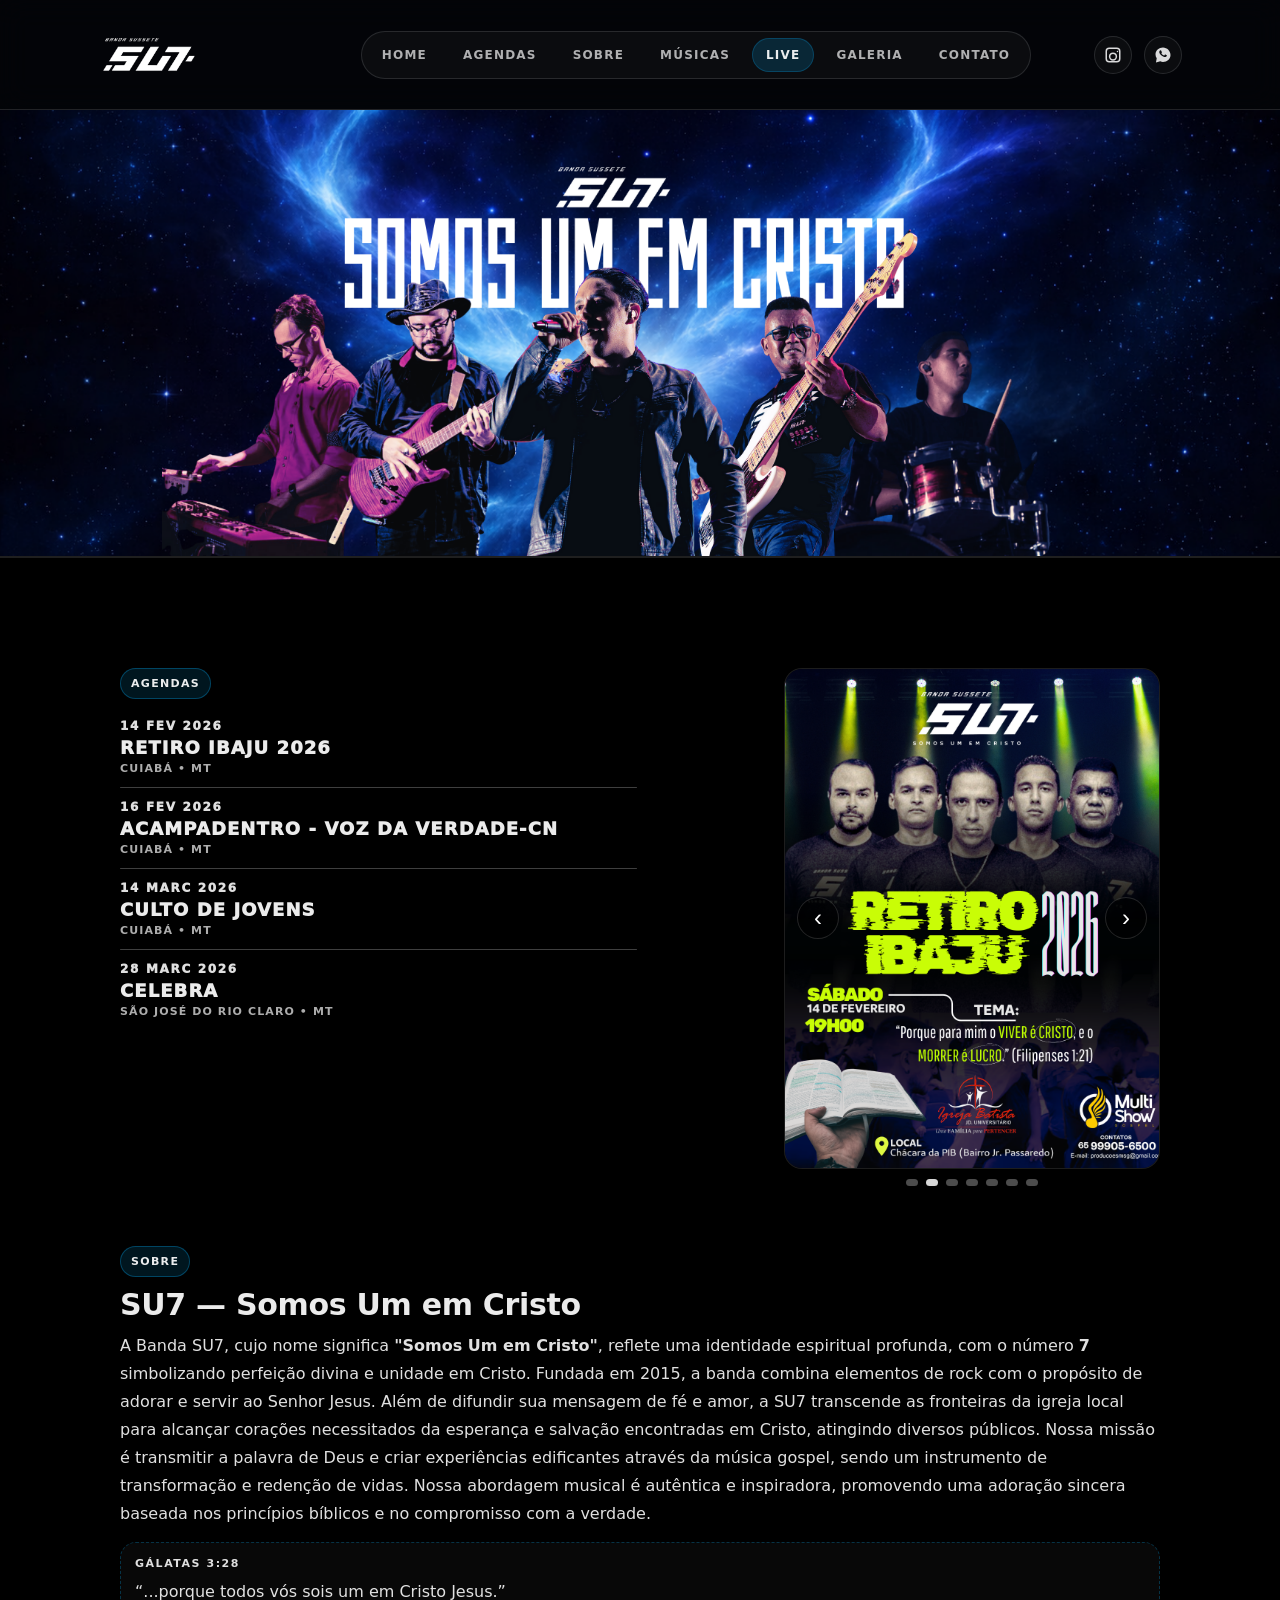
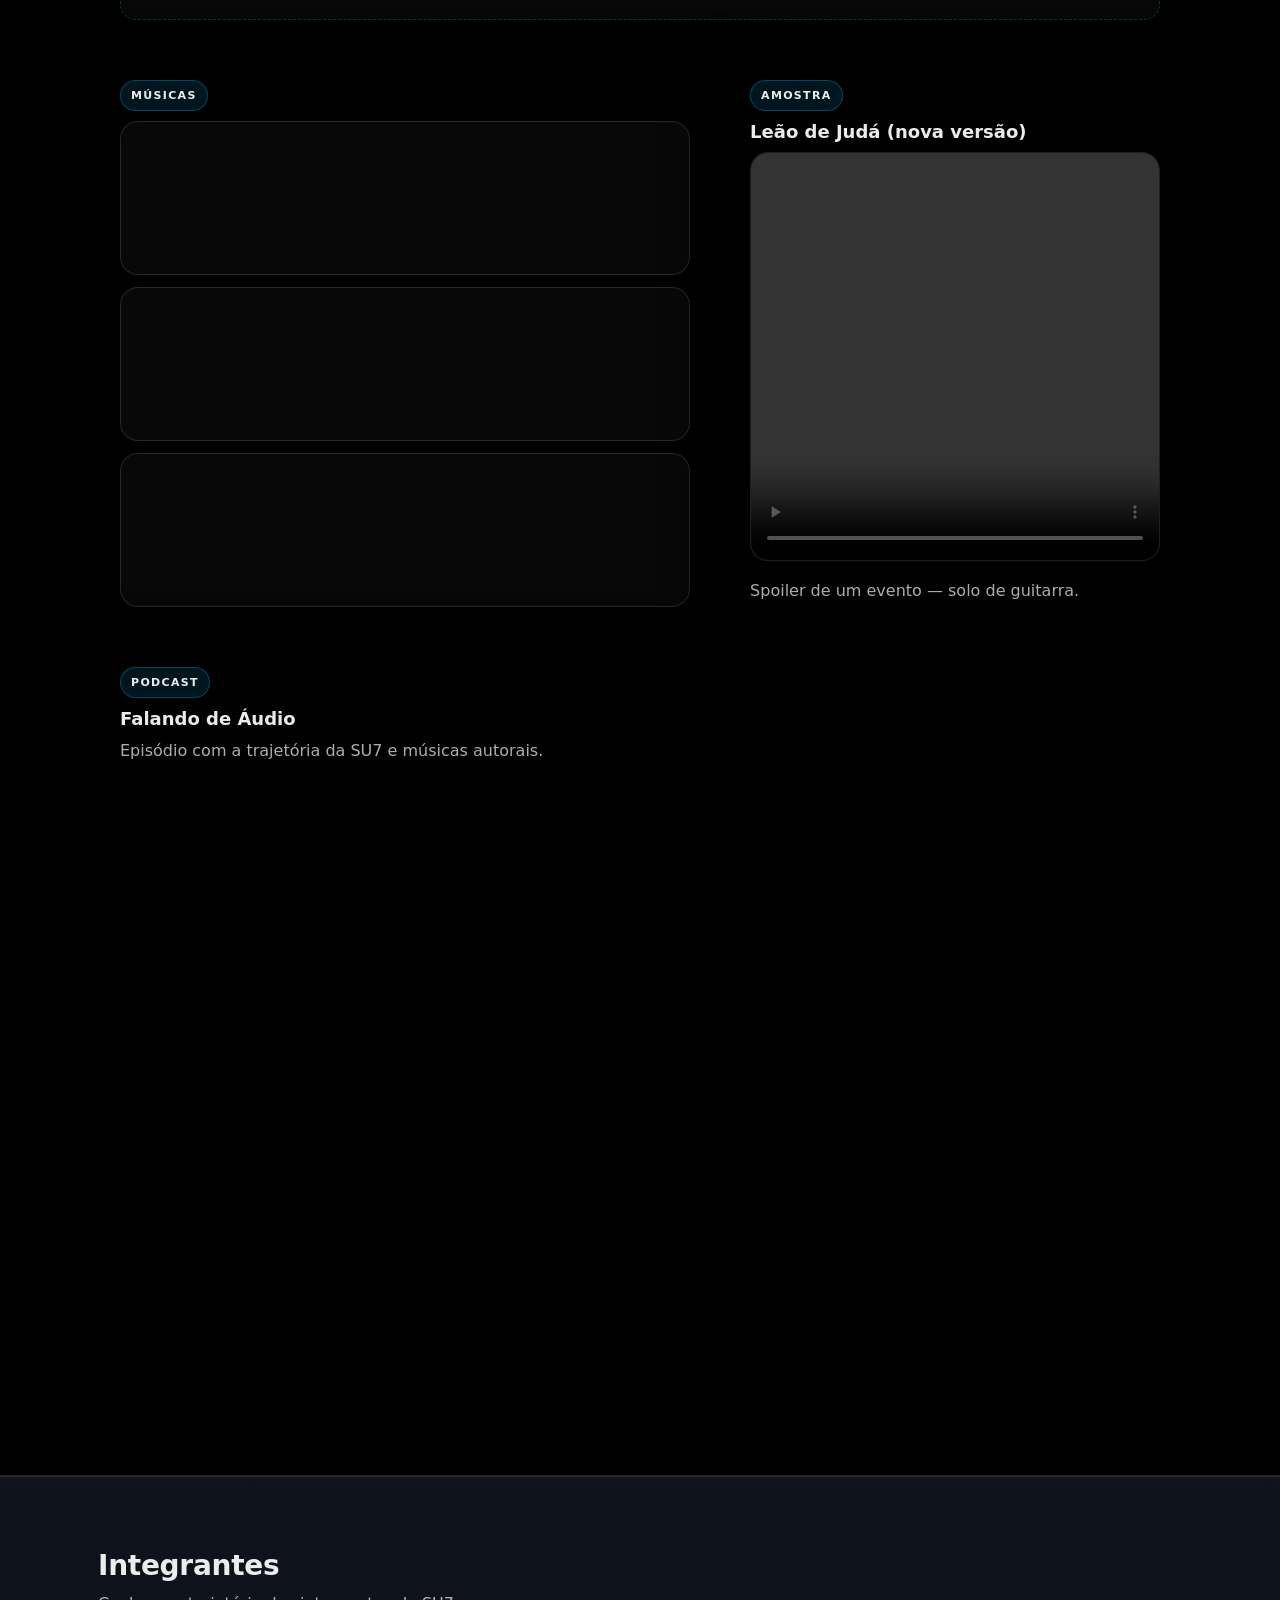
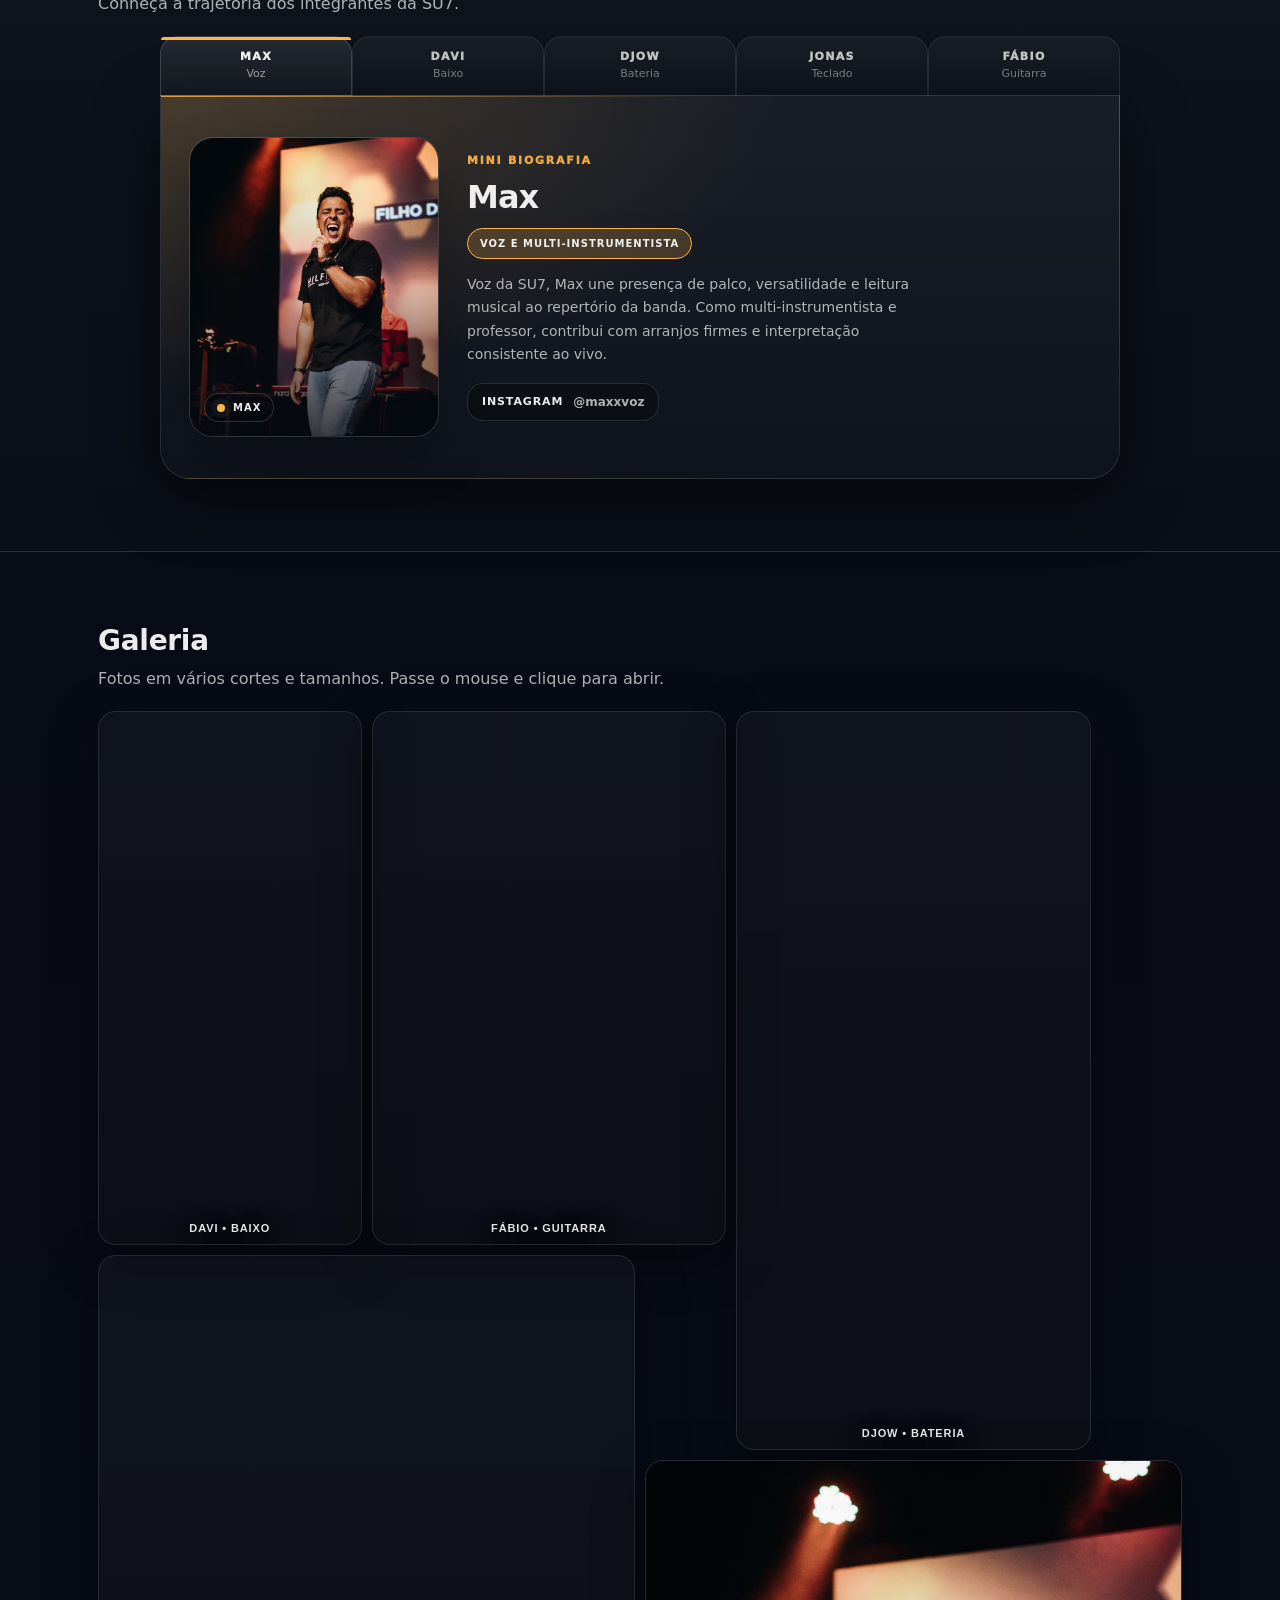
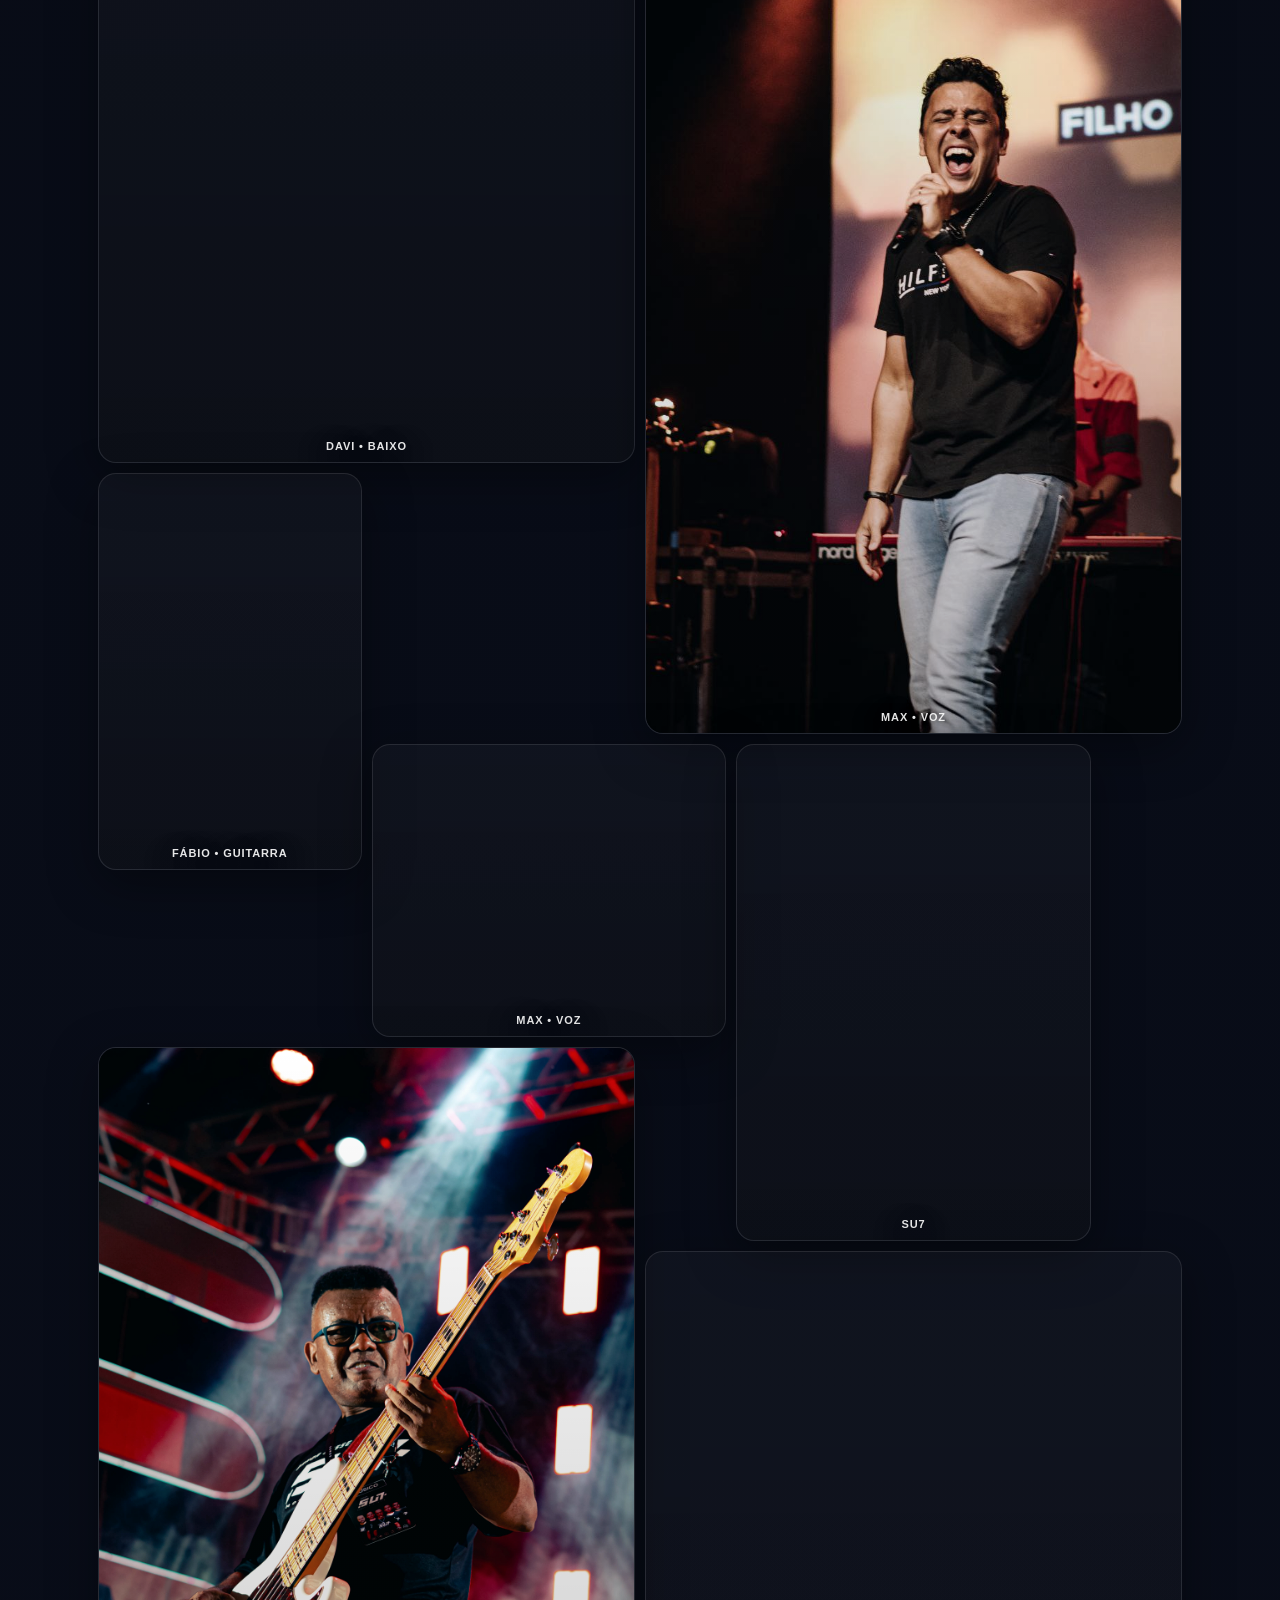
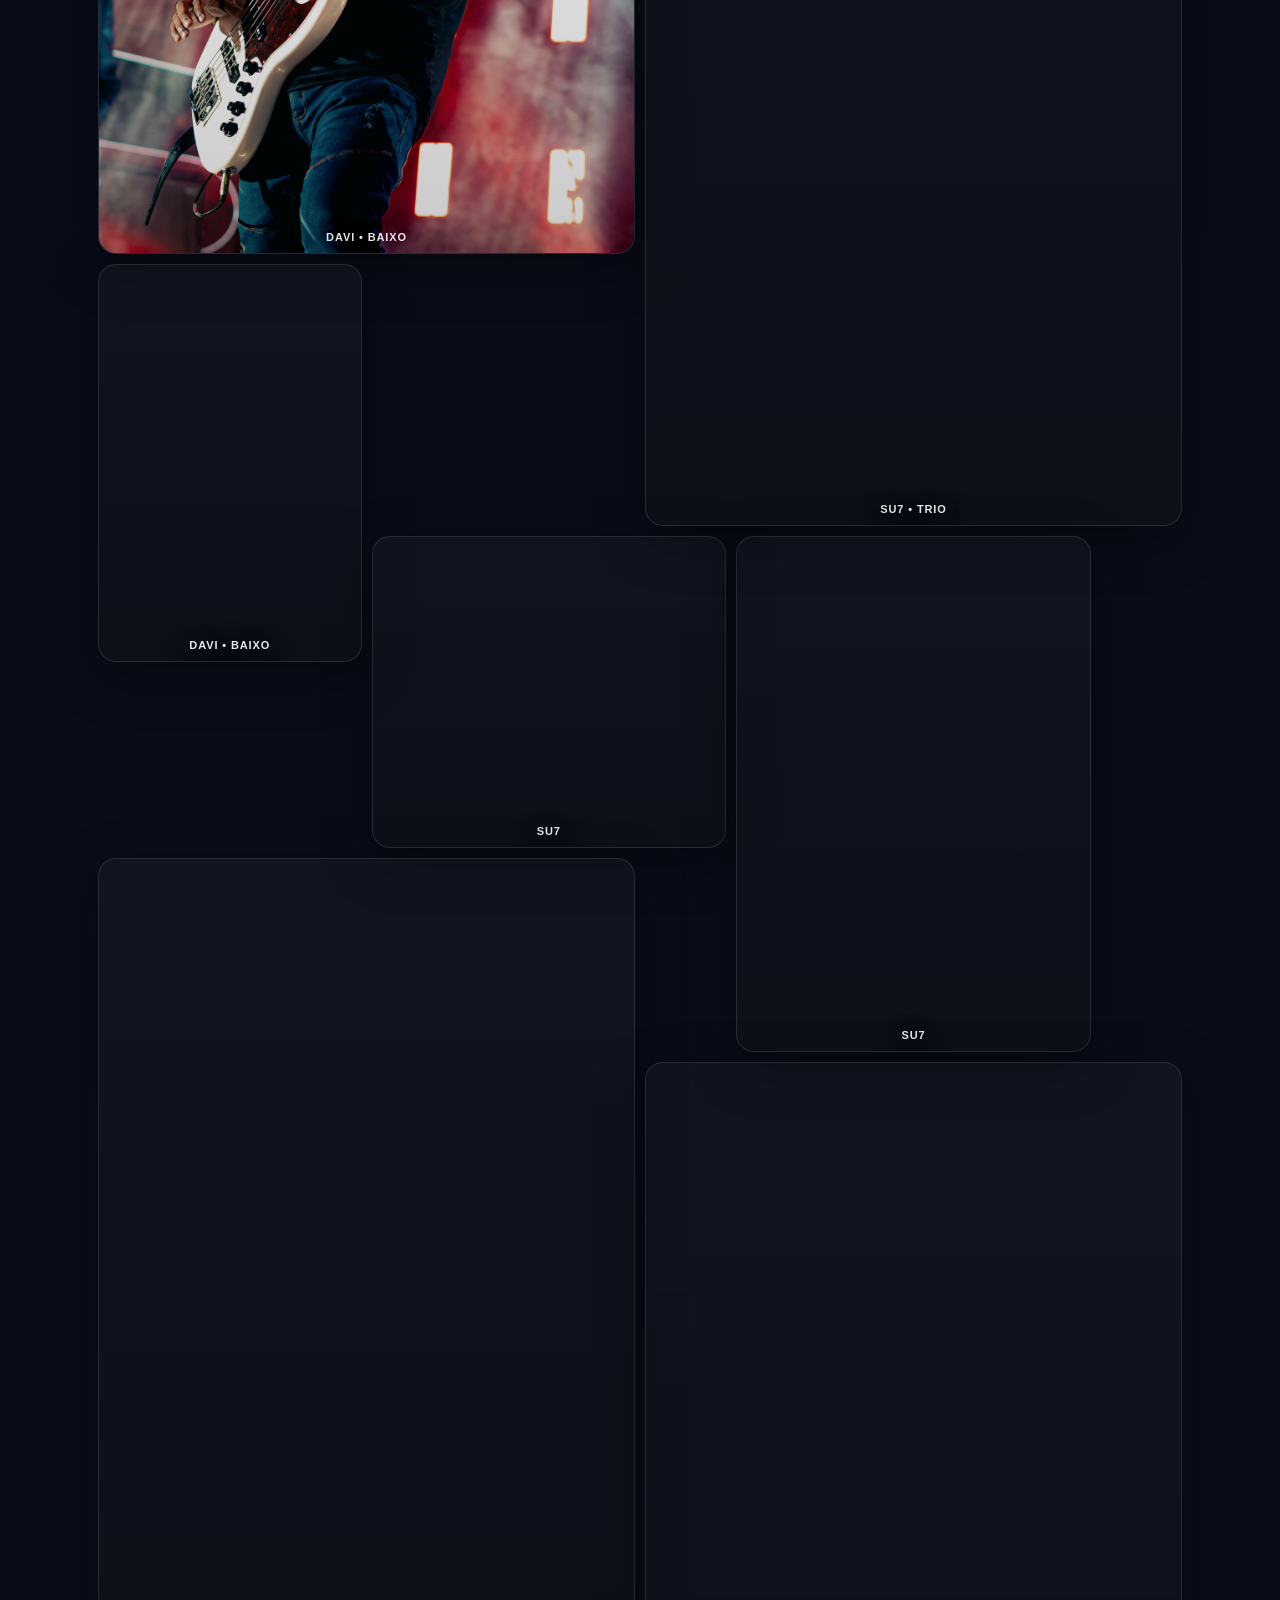
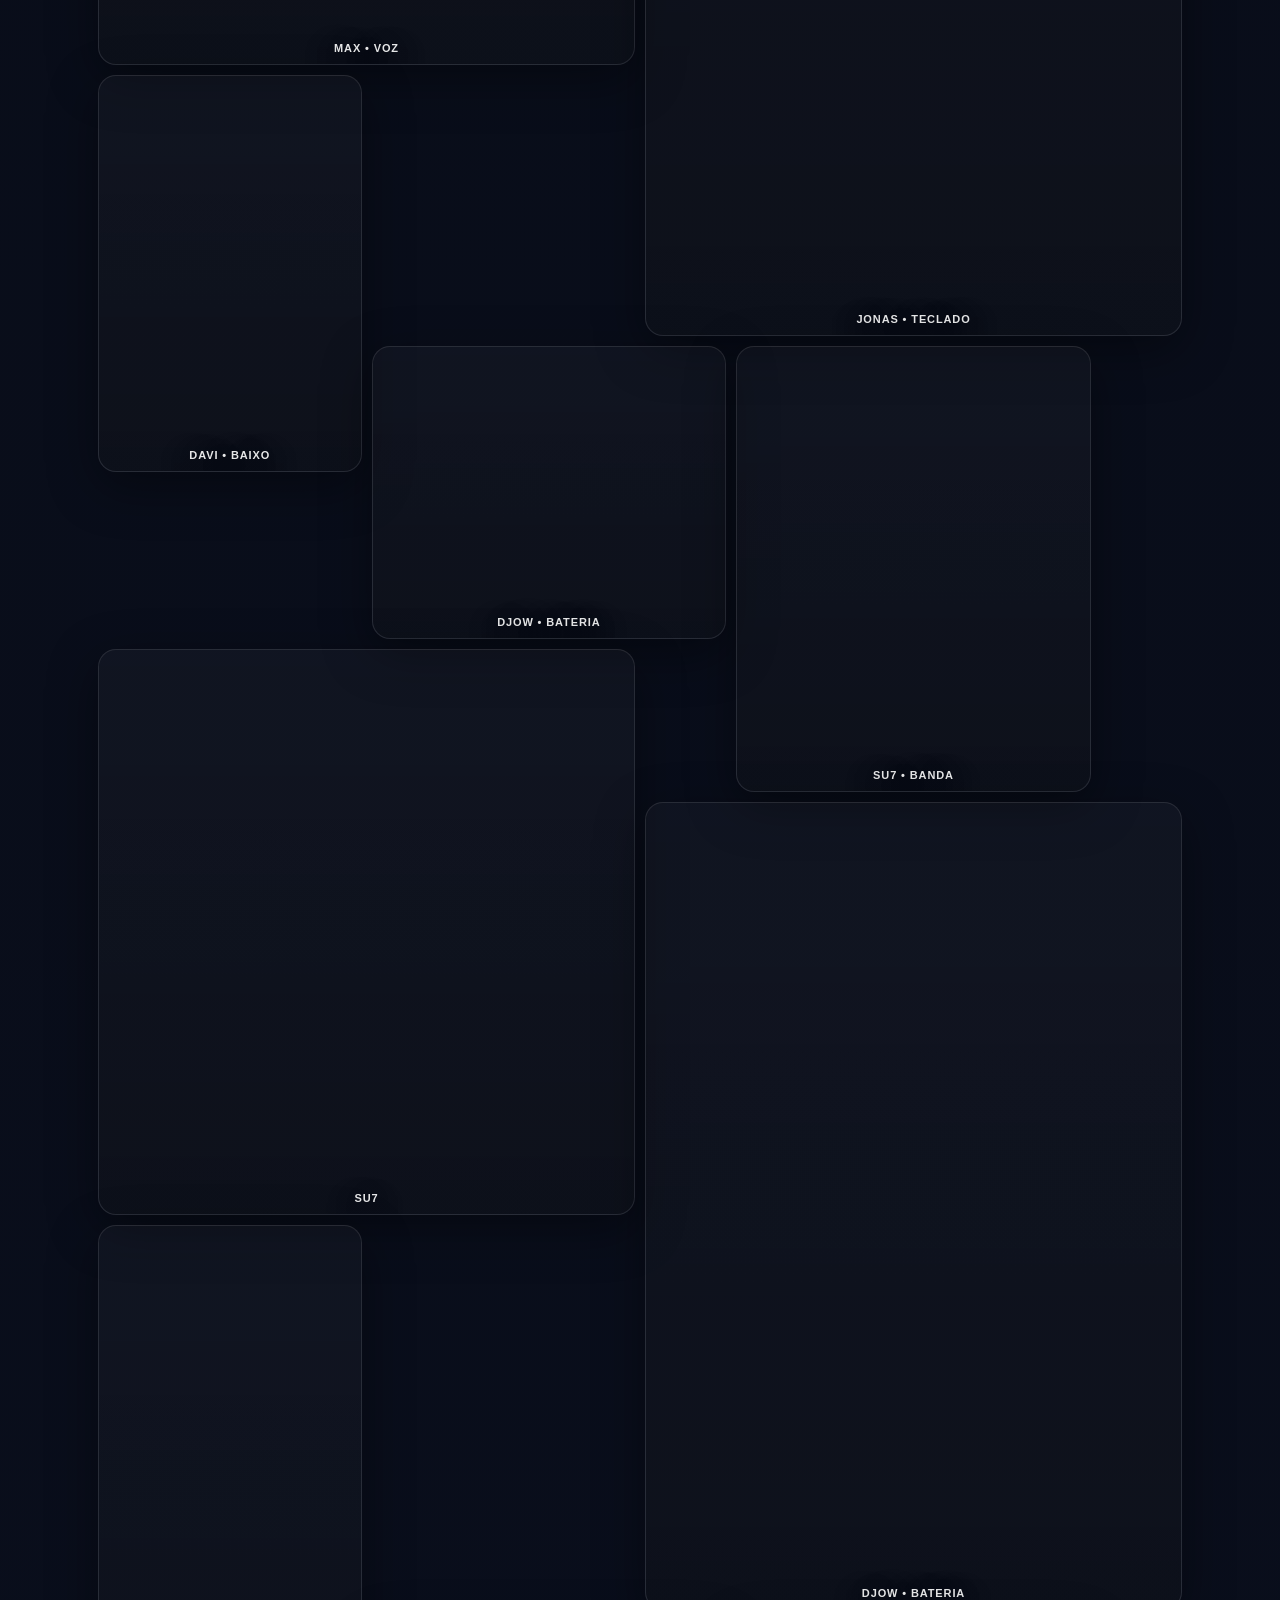
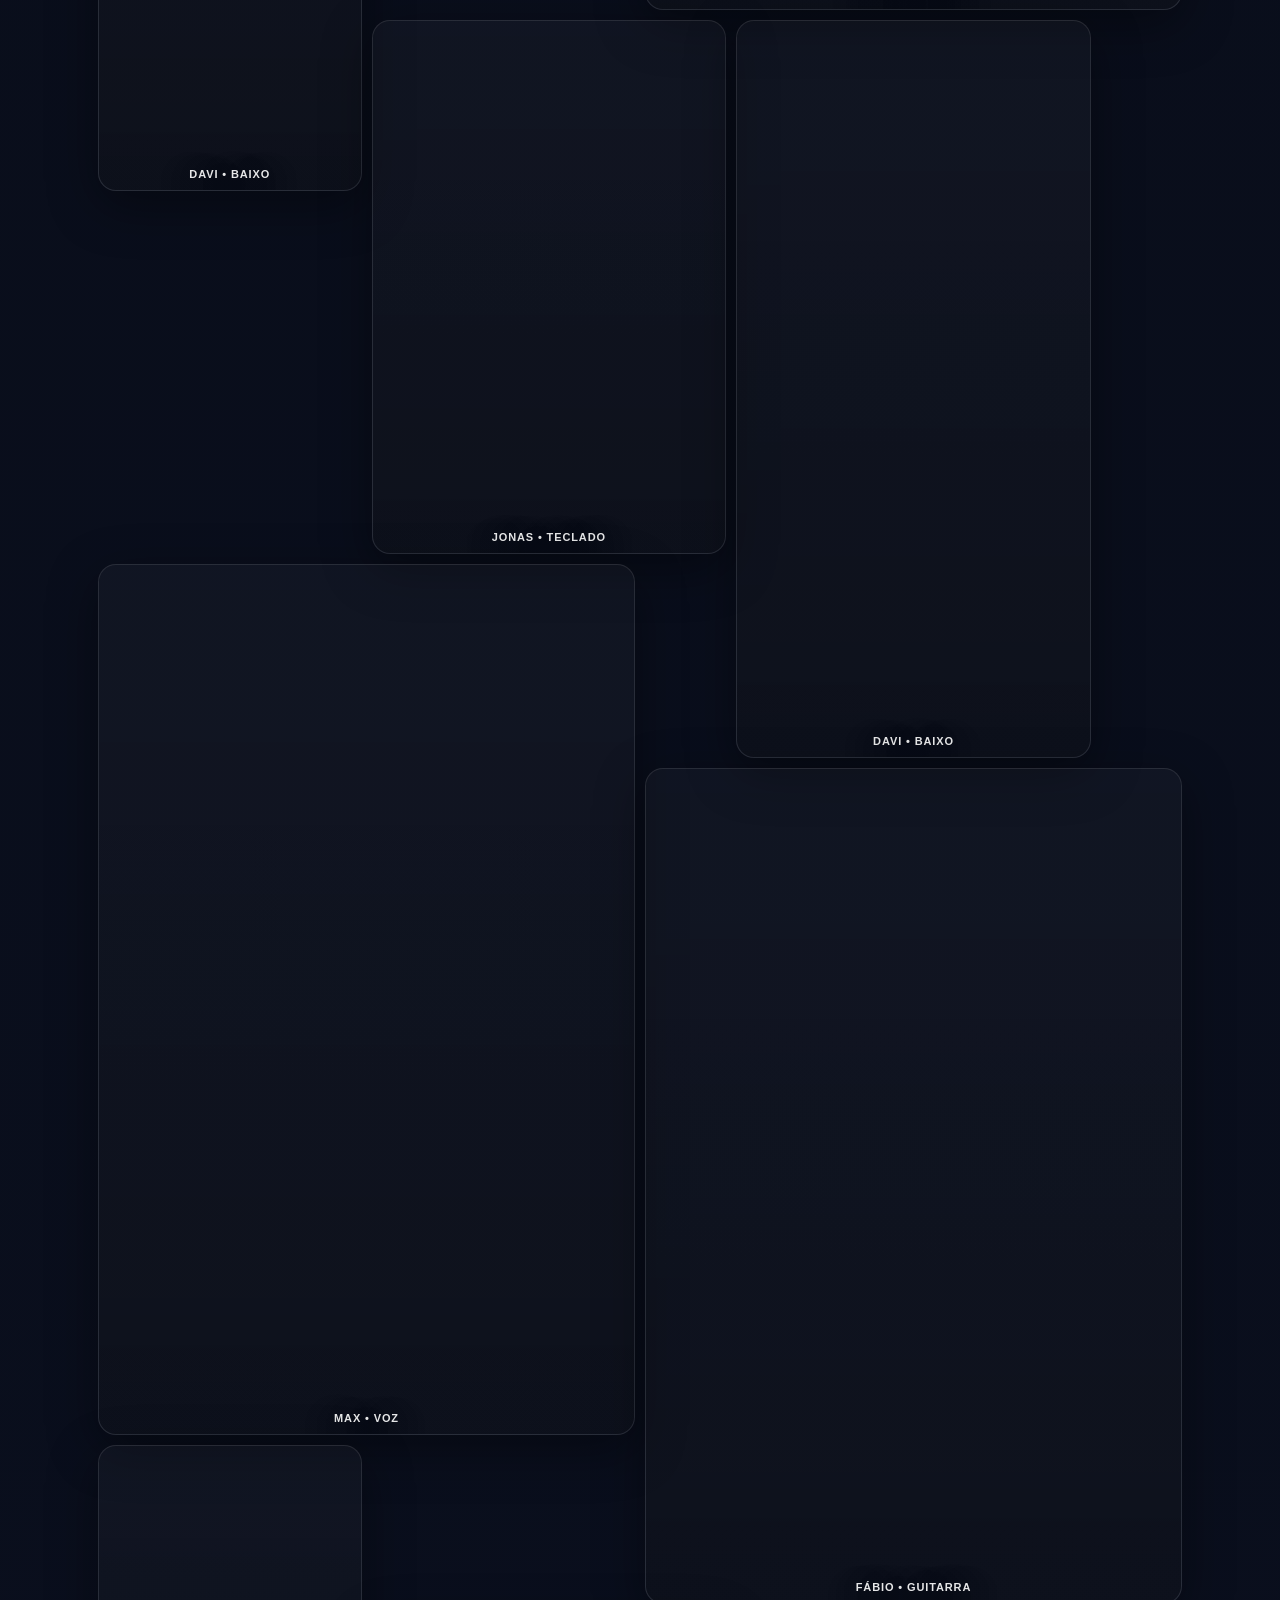
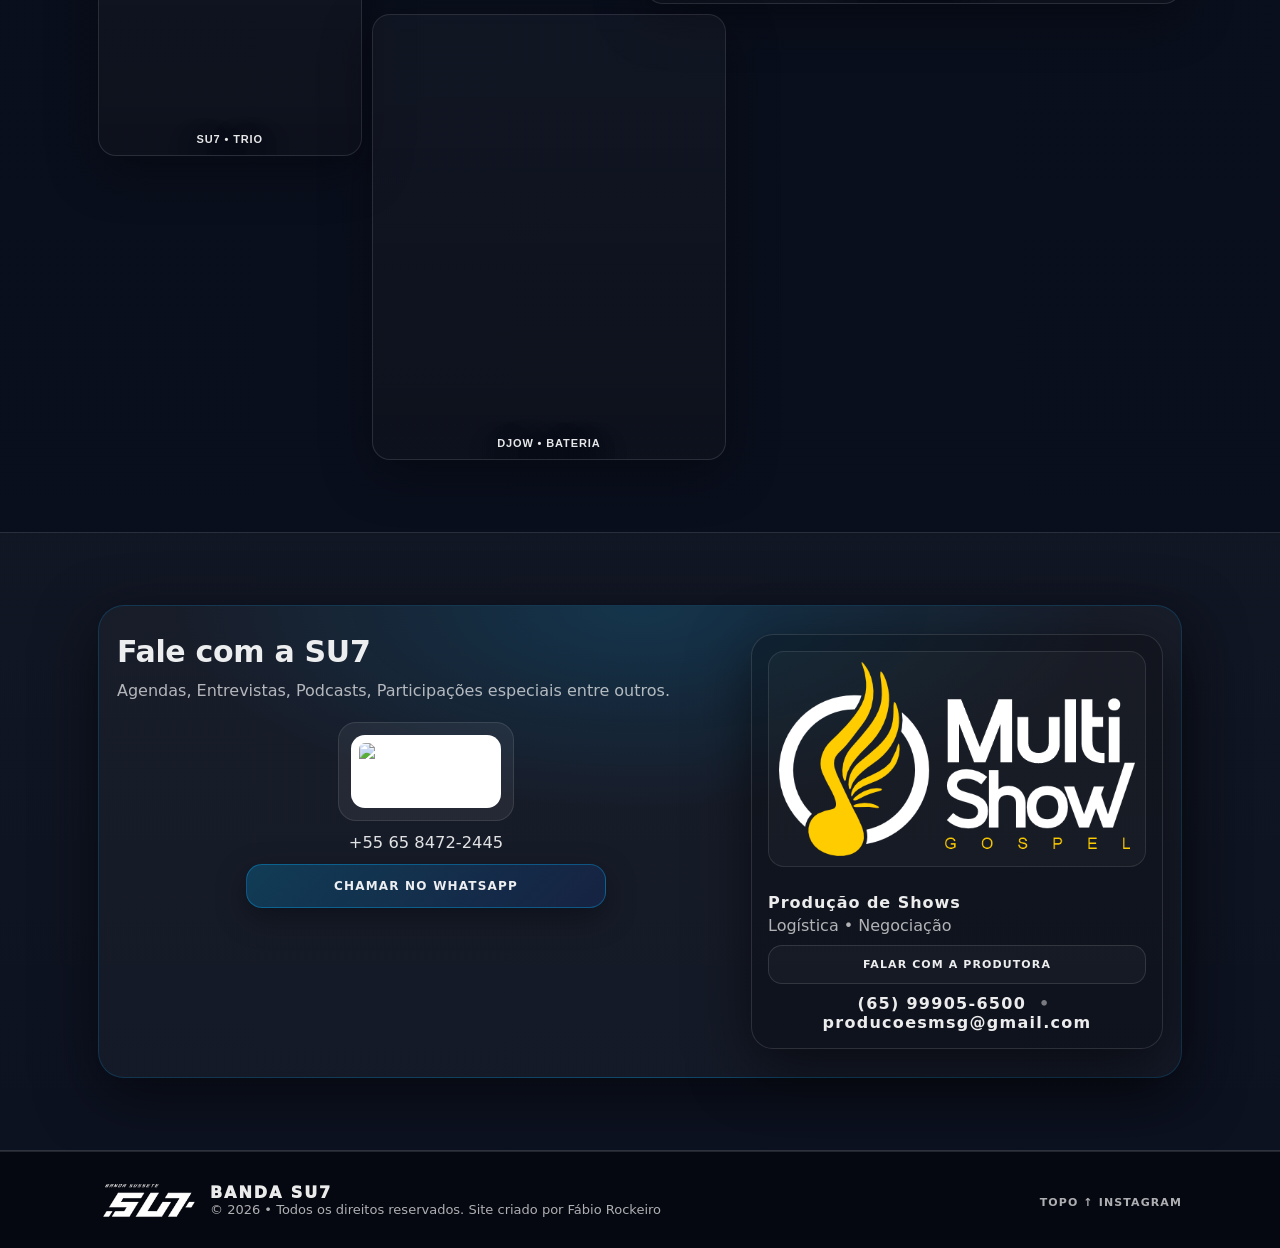
==== commit a0257afc: "att agenda" ====
--- a/index.html
+++ b/index.html
@@ -108,6 +108,14 @@
                 <div class="agenda-date">14 MARC 2026</div>
                 <div class="agenda-title">CULTO DE JOVENS</div>
                 <div class="agenda-loc">CUIABÁ • MT</div>
+              </div>
+
+              <div class="agenda-divider" aria-hidden="true"></div>
+
+              <div class="agenda-item" role="listitem">
+                <div class="agenda-date">28 MARC 2026</div>
+                <div class="agenda-title">CELEBRA</div>
+                <div class="agenda-loc">São José do Rio Claro • MT</div>
               </div>
             </div>
           </div>
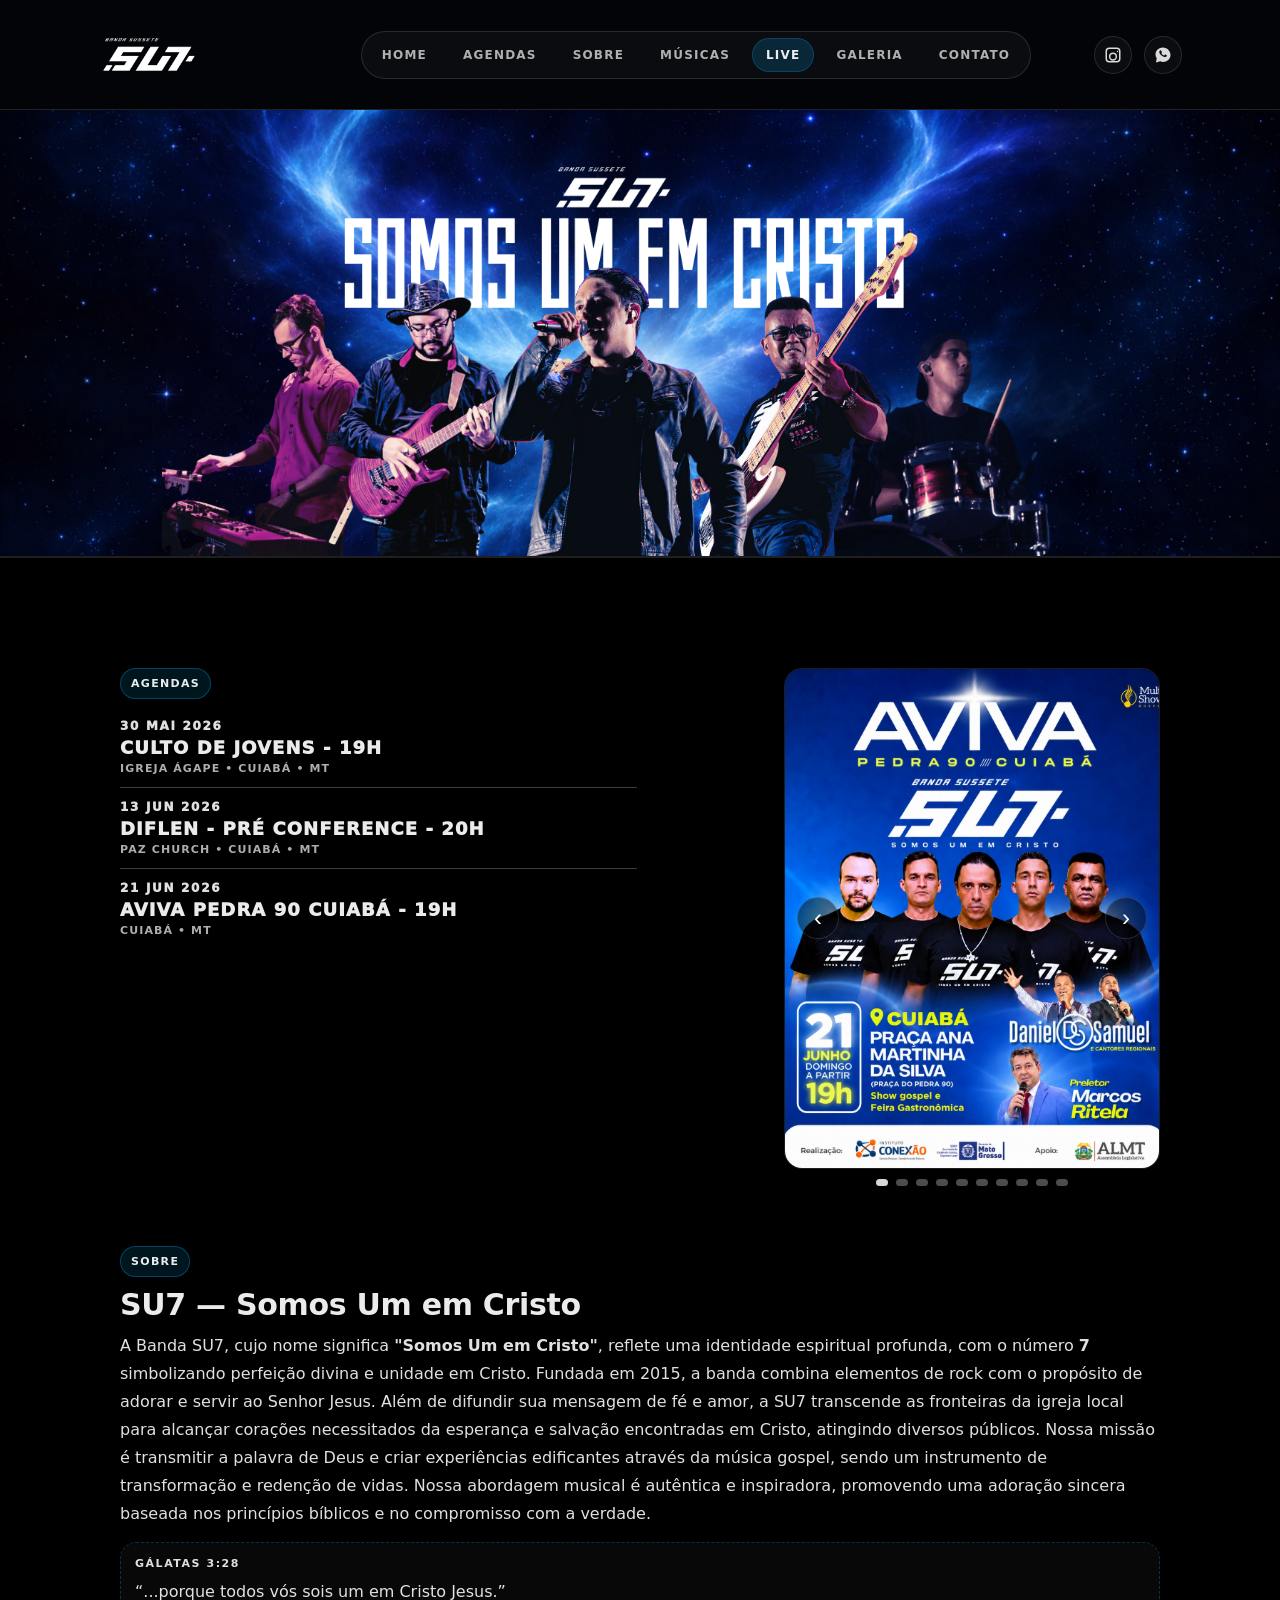
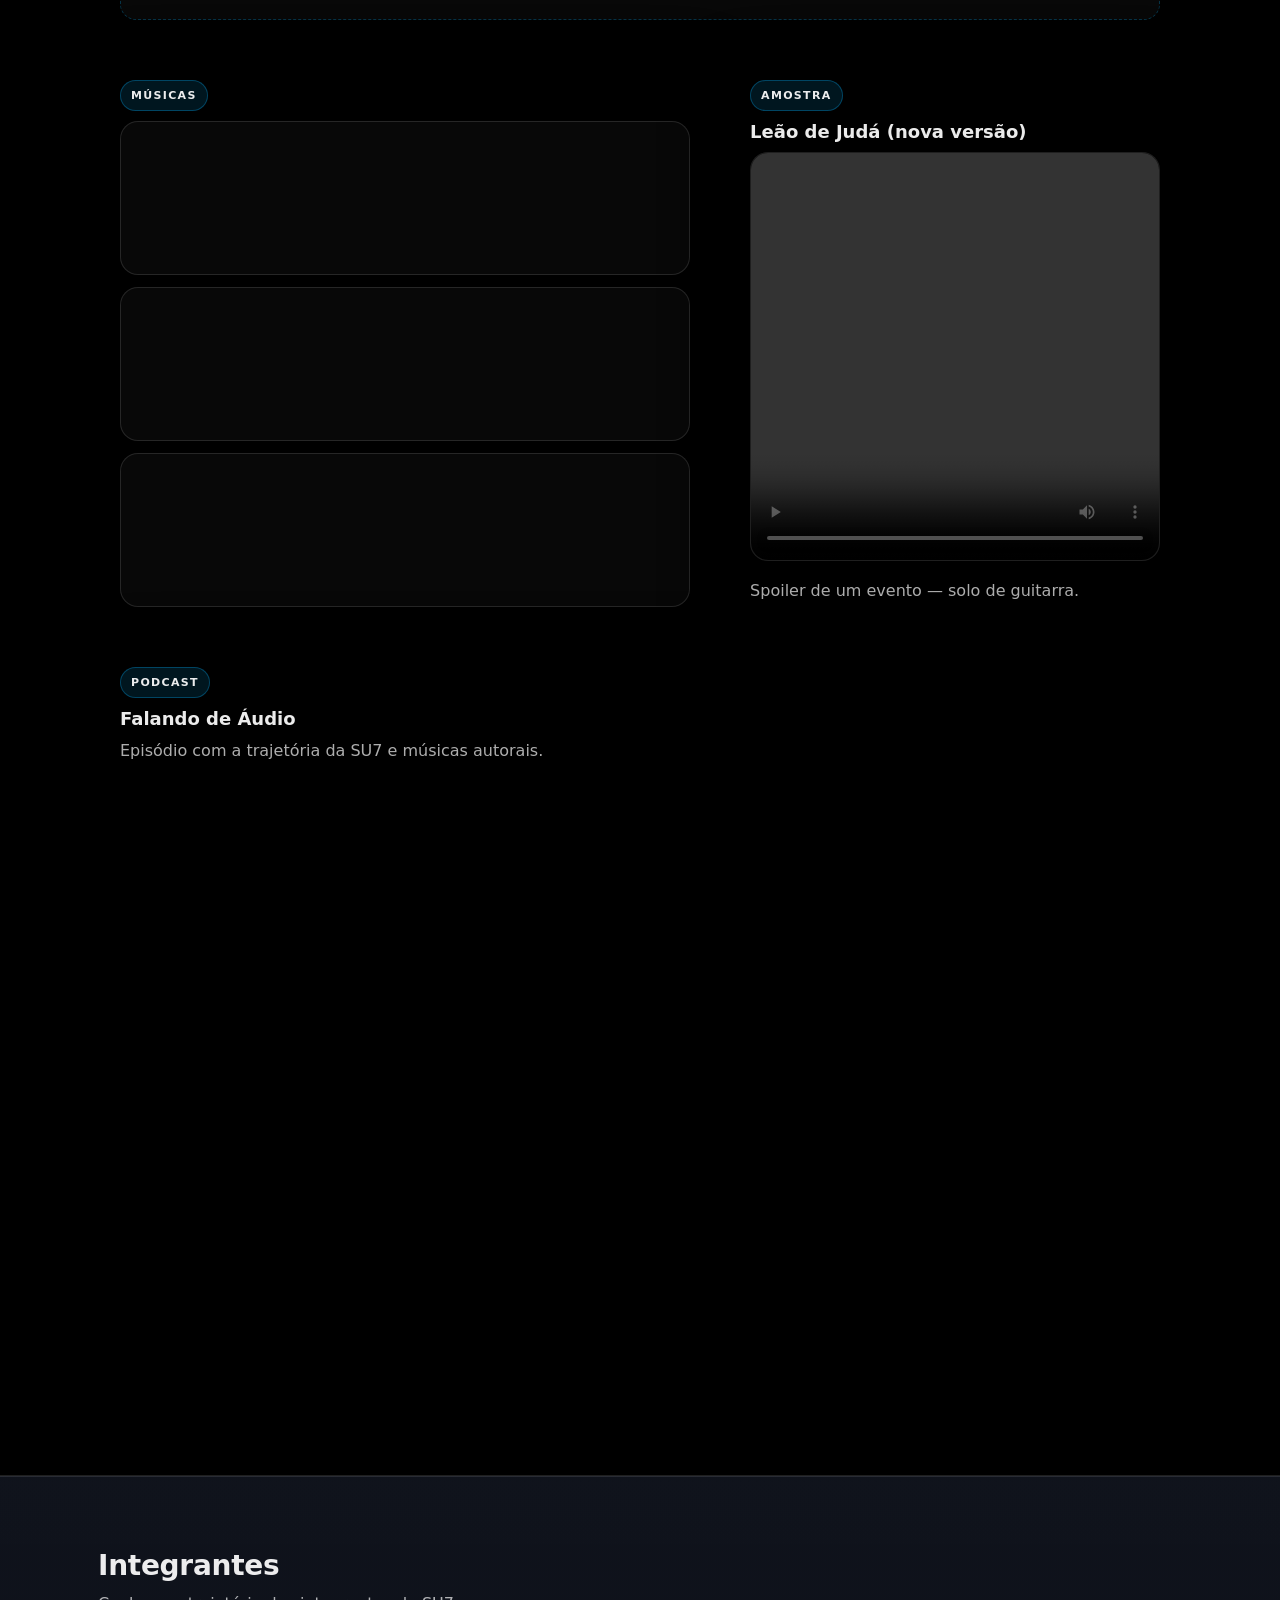
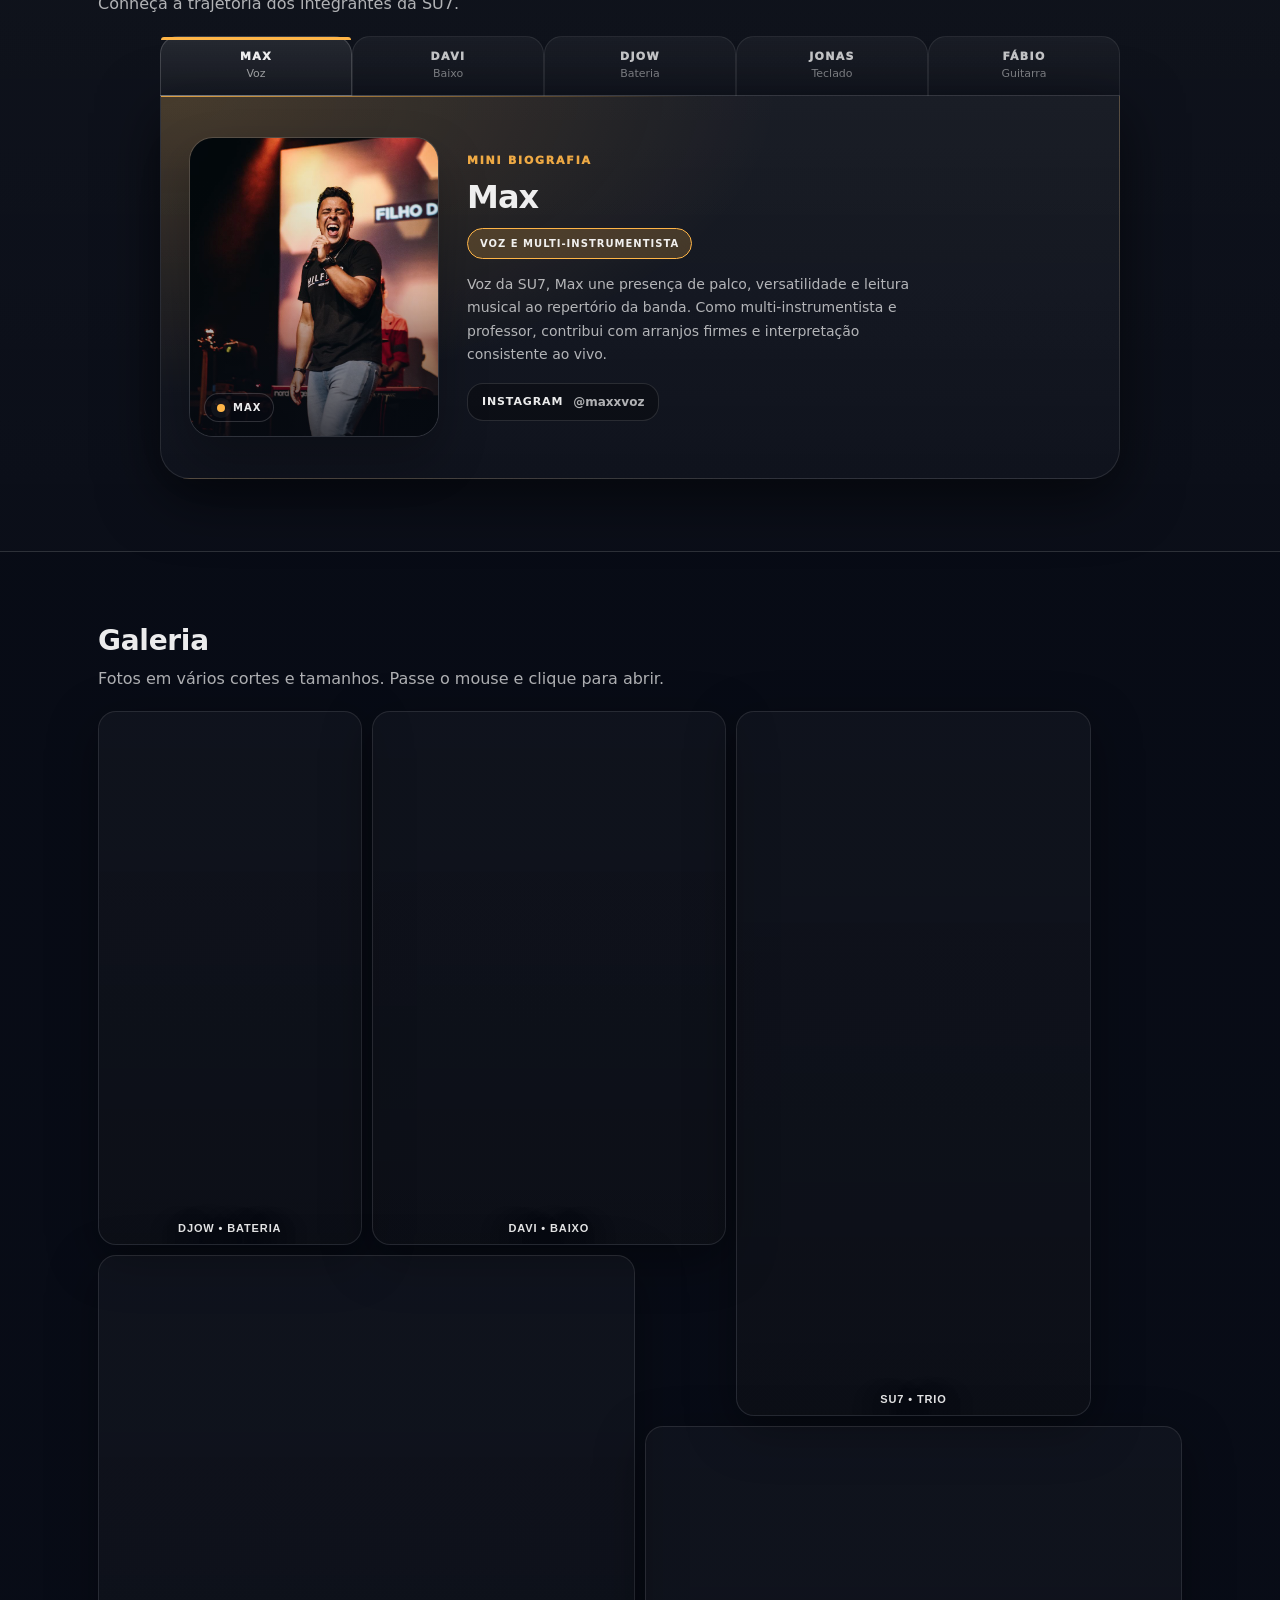
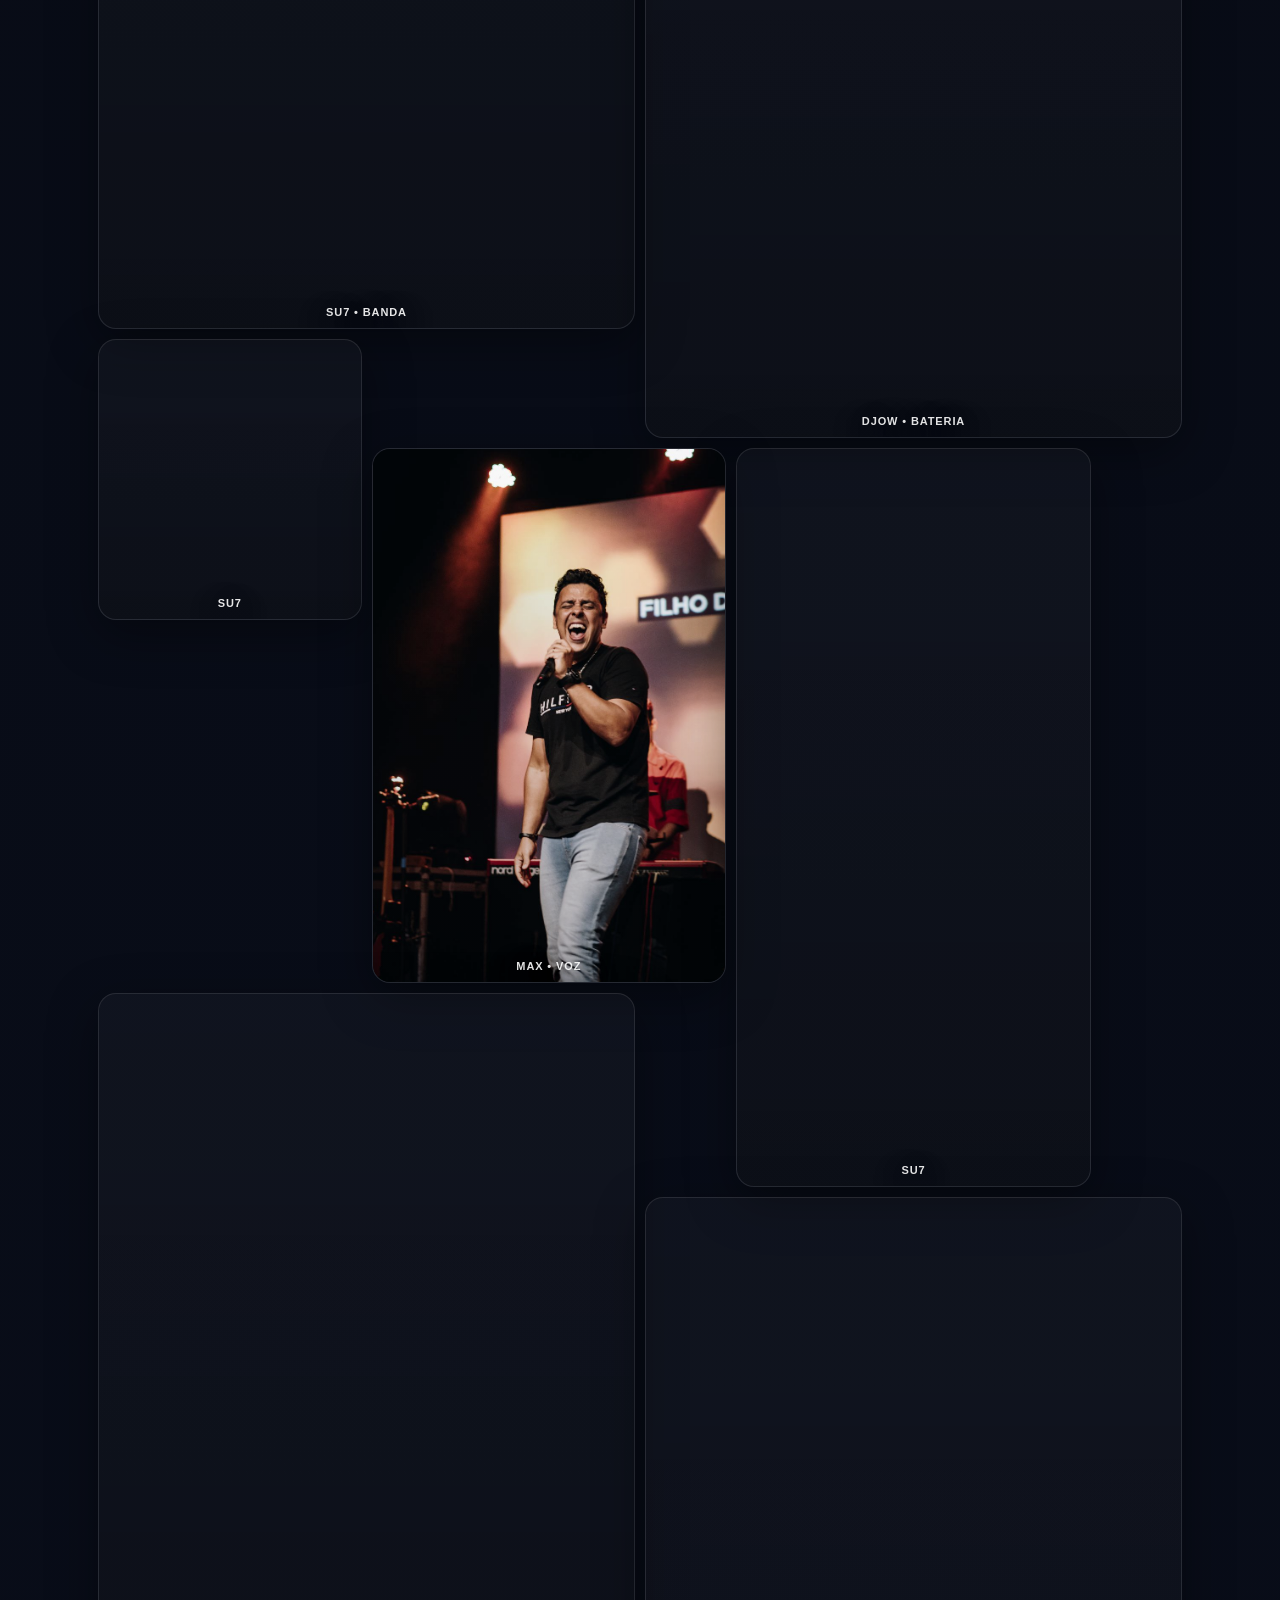
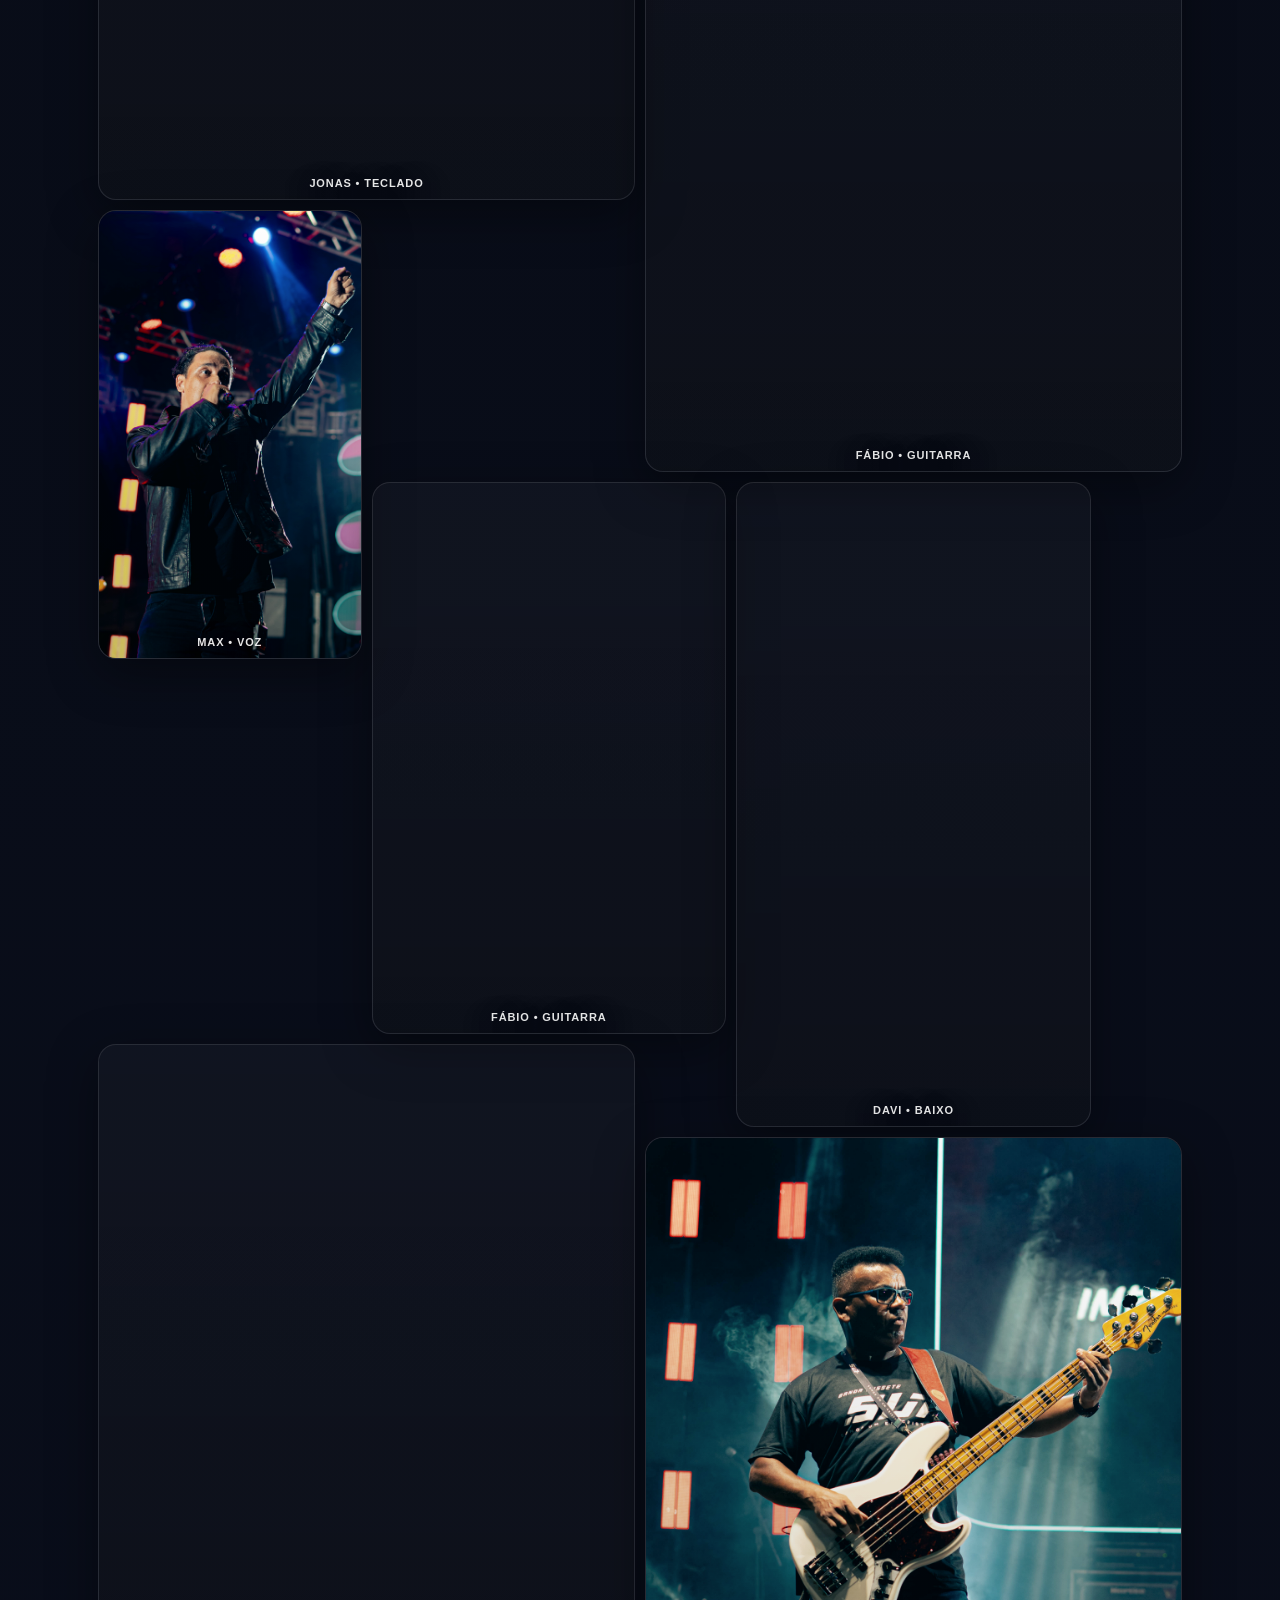
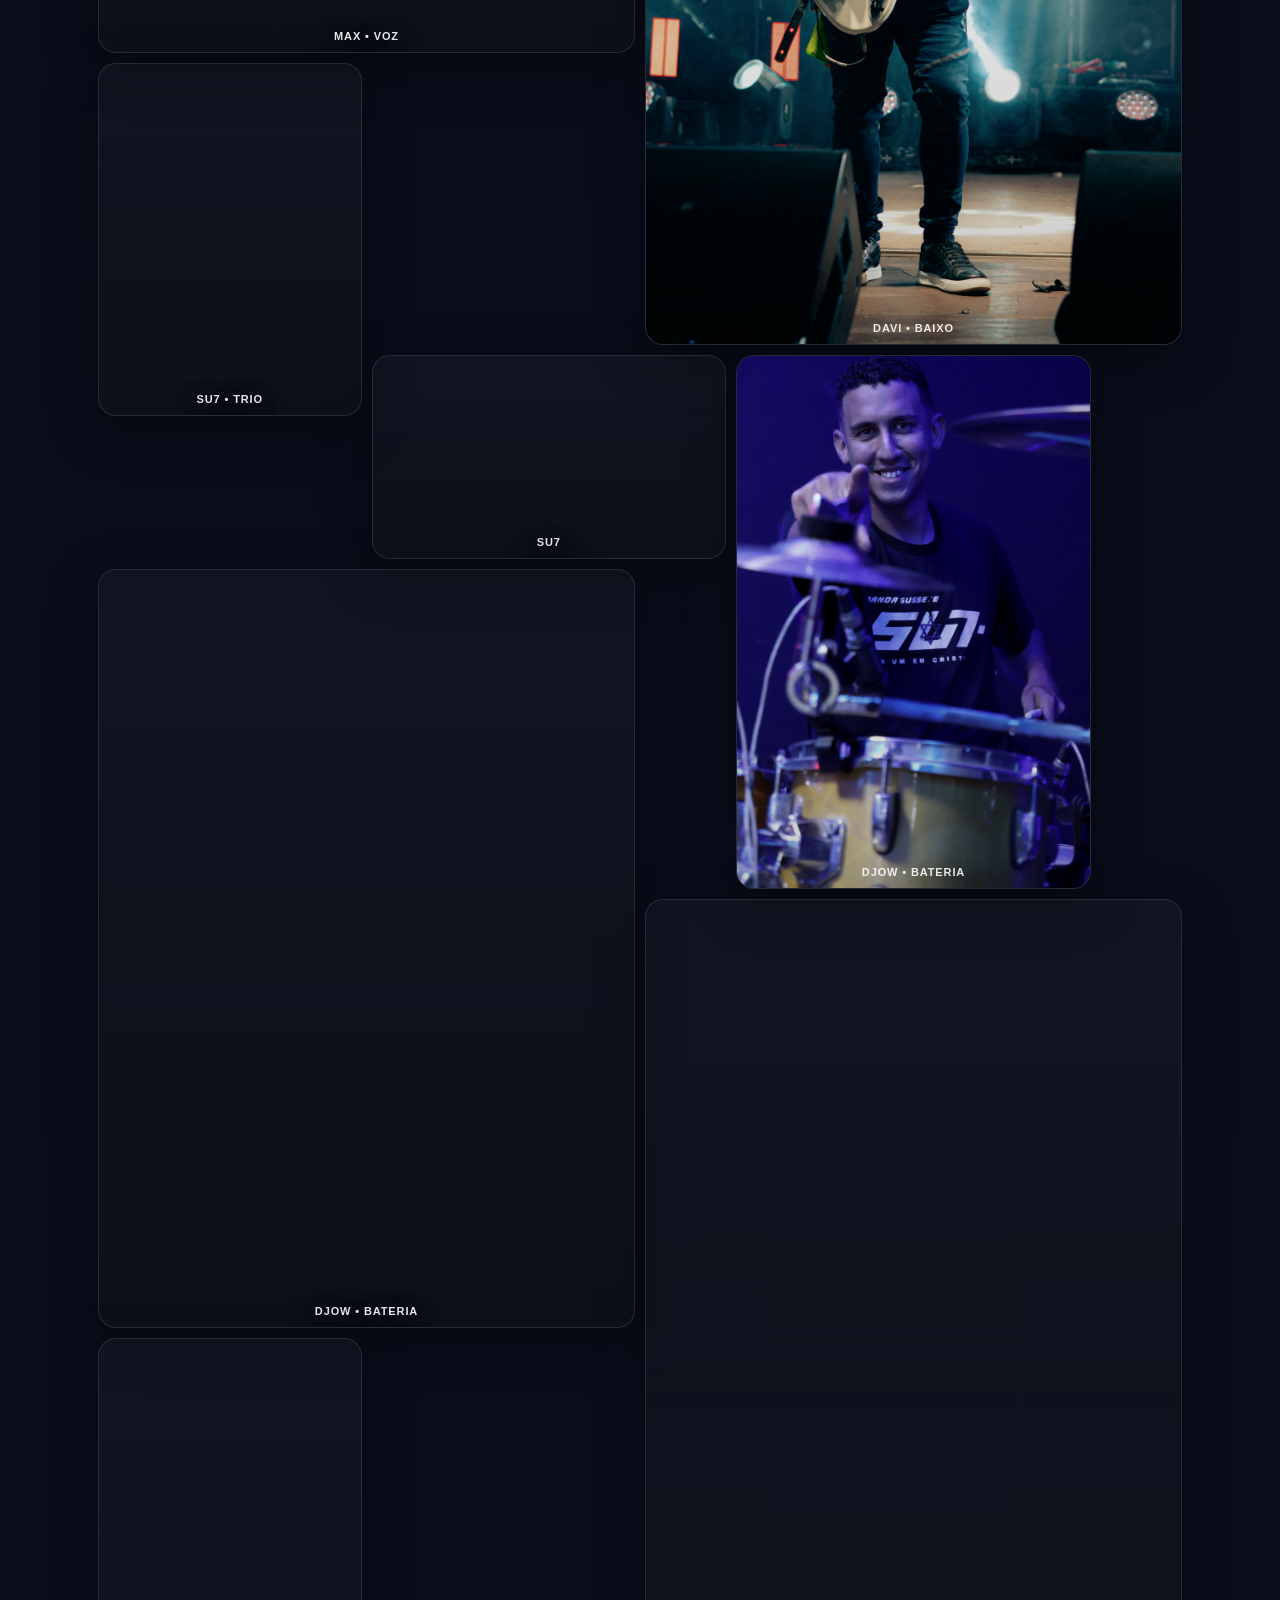
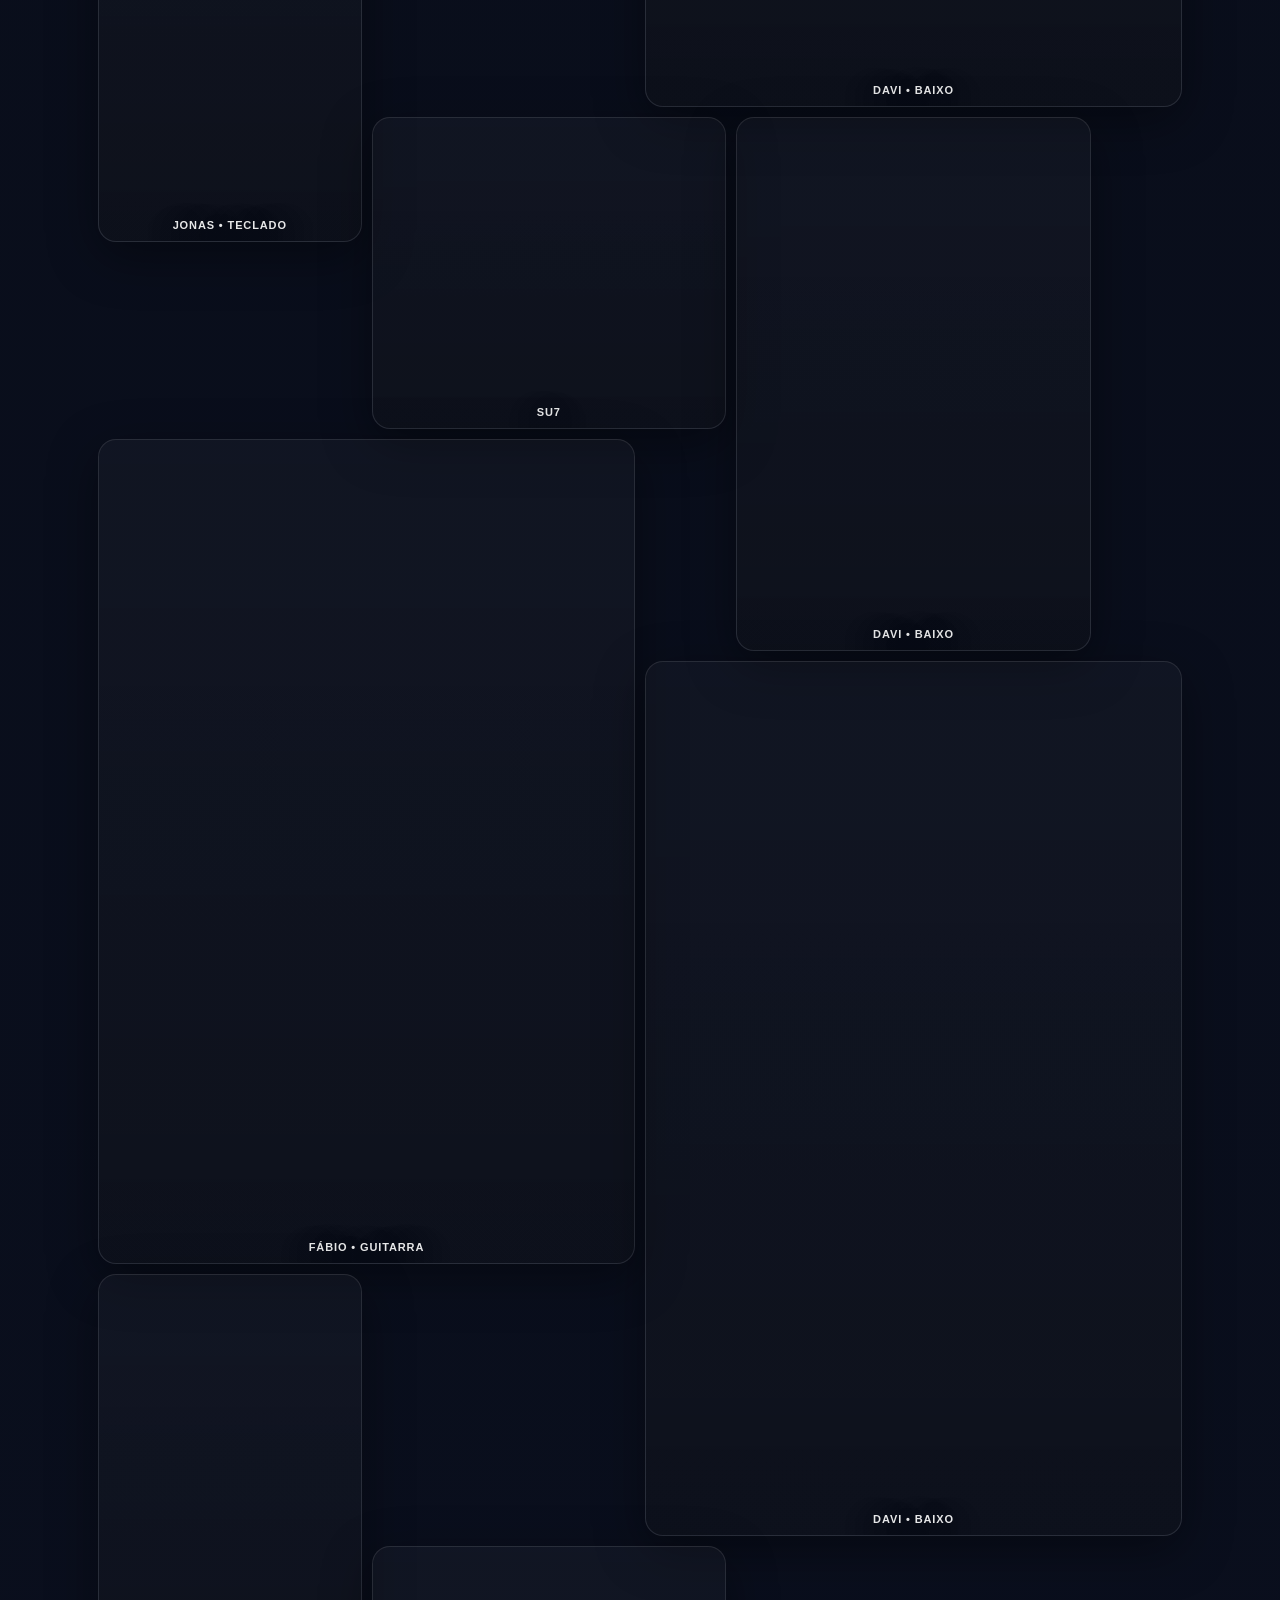
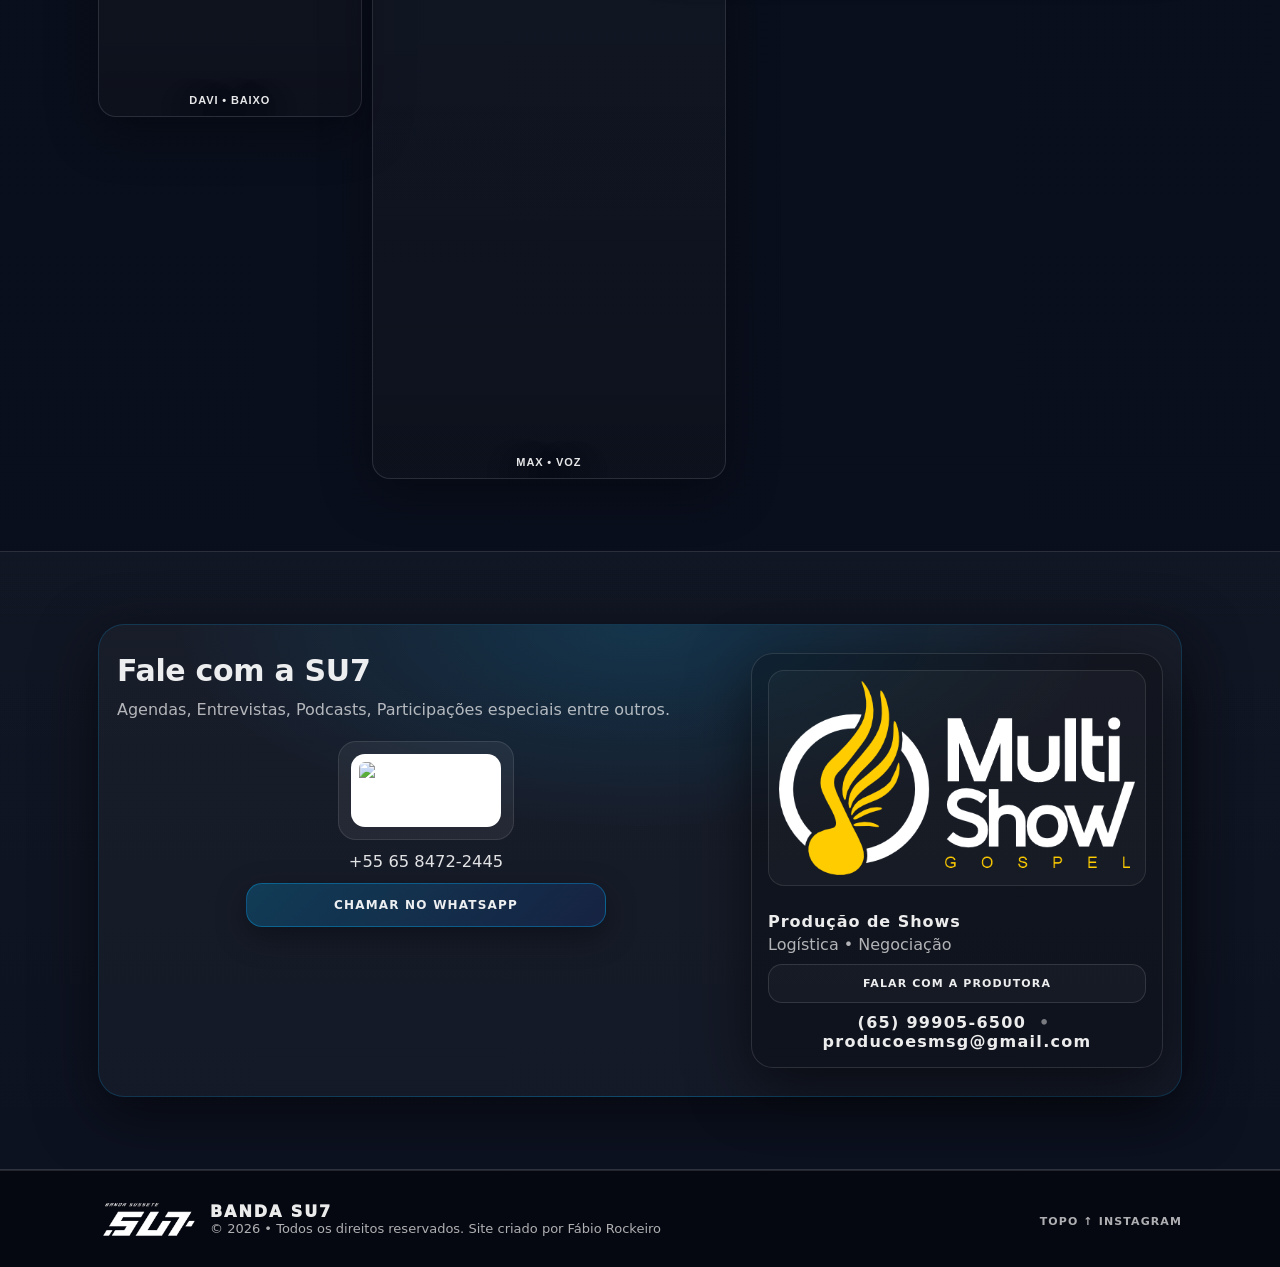
==== commit 1886b8d7: "ATT SU7" ====
--- a/index.html
+++ b/index.html
@@ -89,33 +89,25 @@
 
             <div class="agenda-list" role="list">
               <div class="agenda-item" role="listitem">
-                <div class="agenda-date">14 FEV 2026</div>
-                <div class="agenda-title">RETIRO IBAJU 2026</div>
+                <div class="agenda-date">30 MAI 2026</div>
+                <div class="agenda-title">CULTO DE JOVENS - 19H</div>
+                <div class="agenda-loc">IGREJA ÁGAPE • CUIABÁ • MT</div>
+              </div>
+
+              <div class="agenda-divider" aria-hidden="true"></div>
+
+               <div class="agenda-item" role="listitem">
+                <div class="agenda-date">13 JUN 2026</div>
+                <div class="agenda-title">DIFLEN - PRÉ CONFERENCE - 20H</div>
+                <div class="agenda-loc">PAZ CHURCH • CUIABÁ • MT</div>
+              </div>
+
+              <div class="agenda-divider" aria-hidden="true"></div>
+
+              <div class="agenda-item" role="listitem">
+                <div class="agenda-date">21 JUN 2026</div>
+                <div class="agenda-title">AVIVA PEDRA 90 CUIABÁ - 19H</div>
                 <div class="agenda-loc">CUIABÁ • MT</div>
-              </div>
-
-              <div class="agenda-divider" aria-hidden="true"></div>
-
-               <div class="agenda-item" role="listitem">
-                <div class="agenda-date">16 FEV 2026</div>
-                <div class="agenda-title">ACAMPADENTRO - VOZ DA VERDADE-CN</div>
-                <div class="agenda-loc">CUIABÁ • MT</div>
-              </div>
-
-              <div class="agenda-divider" aria-hidden="true"></div>
-
-              <div class="agenda-item" role="listitem">
-                <div class="agenda-date">14 MARC 2026</div>
-                <div class="agenda-title">CULTO DE JOVENS</div>
-                <div class="agenda-loc">CUIABÁ • MT</div>
-              </div>
-
-              <div class="agenda-divider" aria-hidden="true"></div>
-
-              <div class="agenda-item" role="listitem">
-                <div class="agenda-date">28 MARC 2026</div>
-                <div class="agenda-title">CELEBRA</div>
-                <div class="agenda-loc">São José do Rio Claro • MT</div>
               </div>
             </div>
           </div>
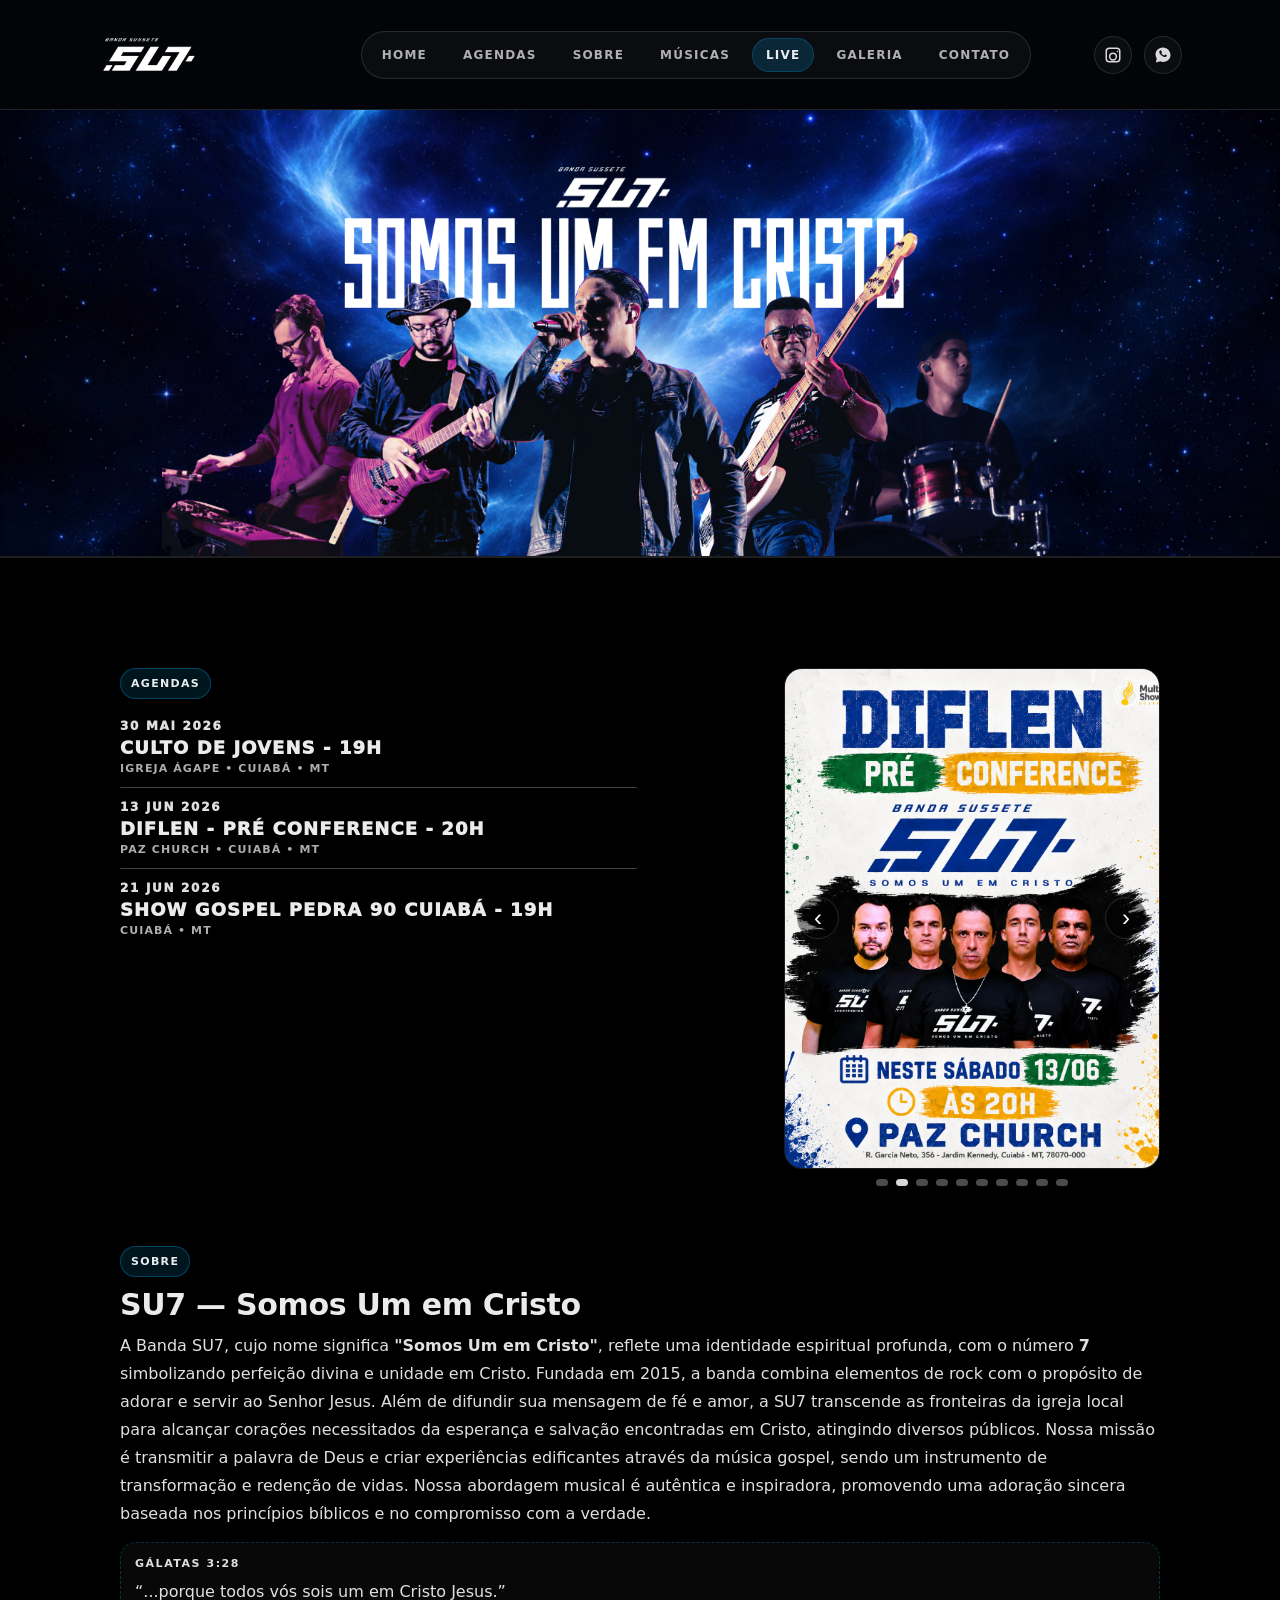
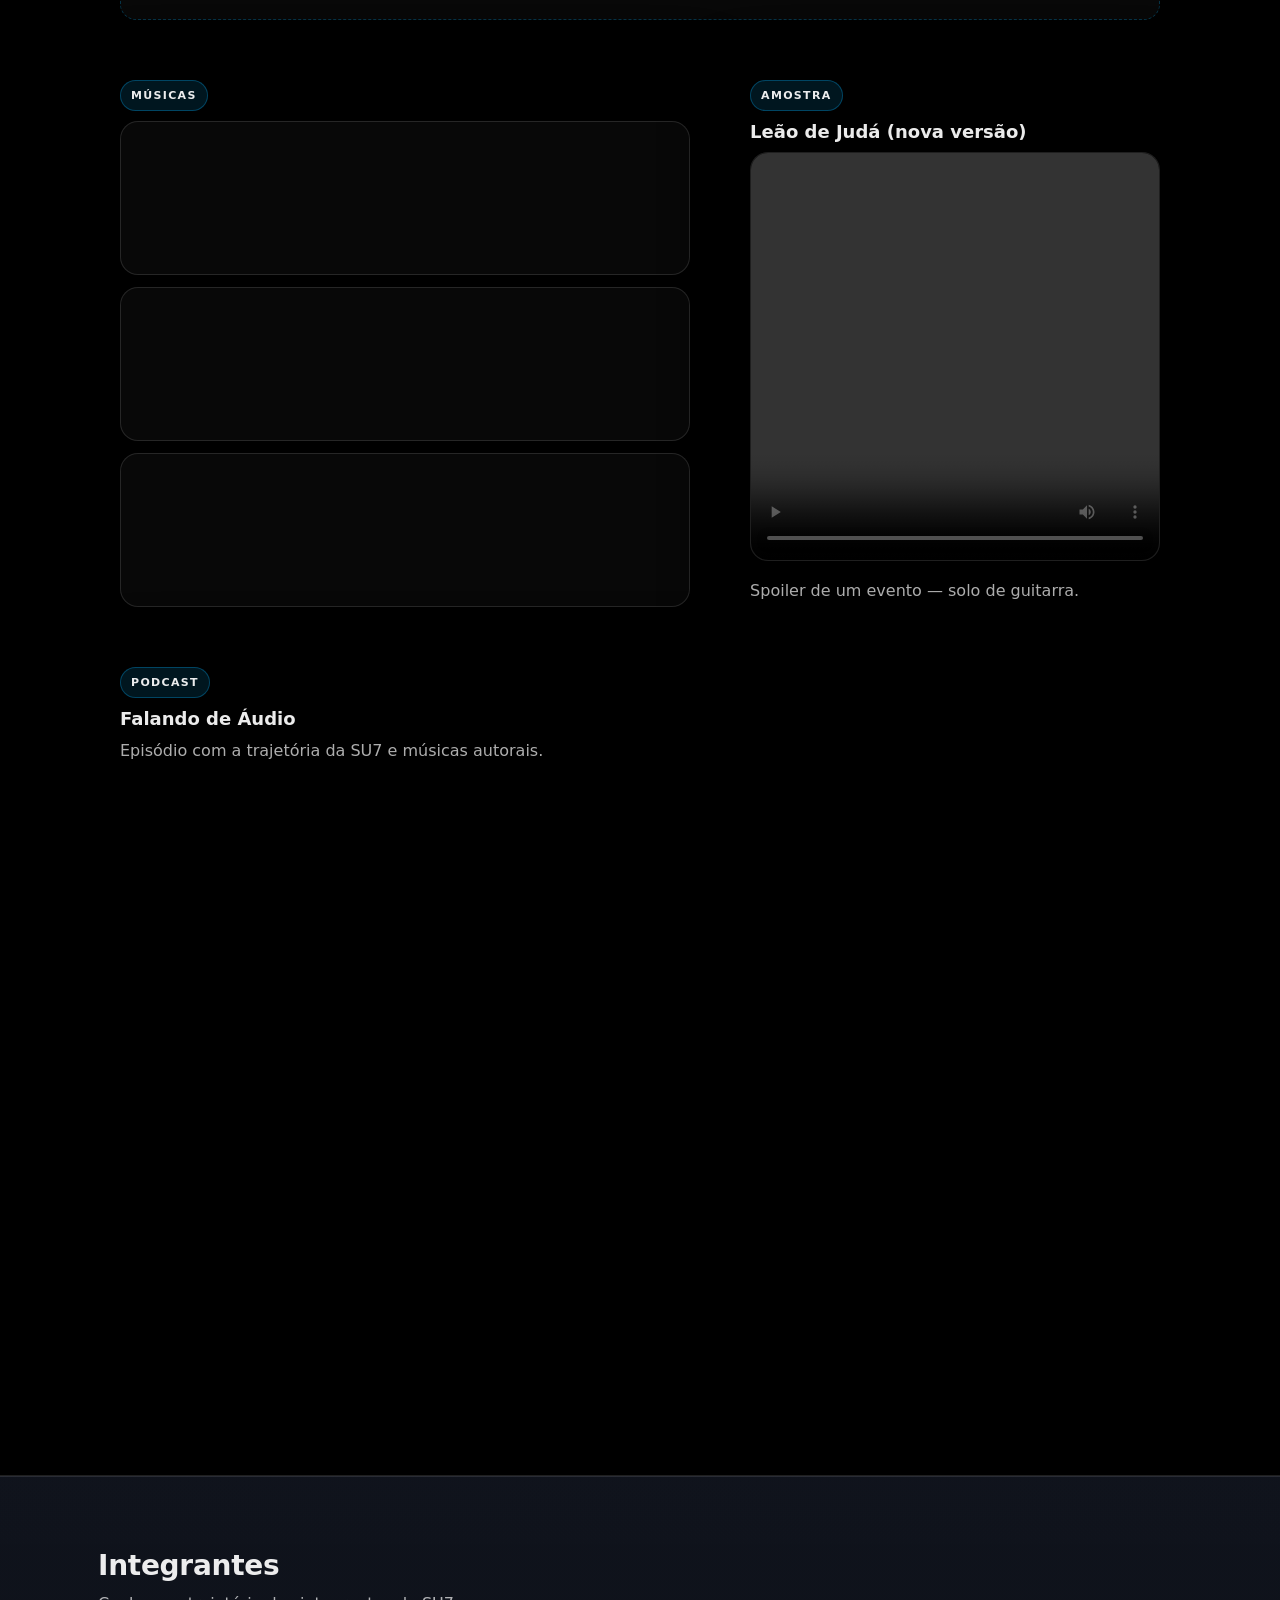
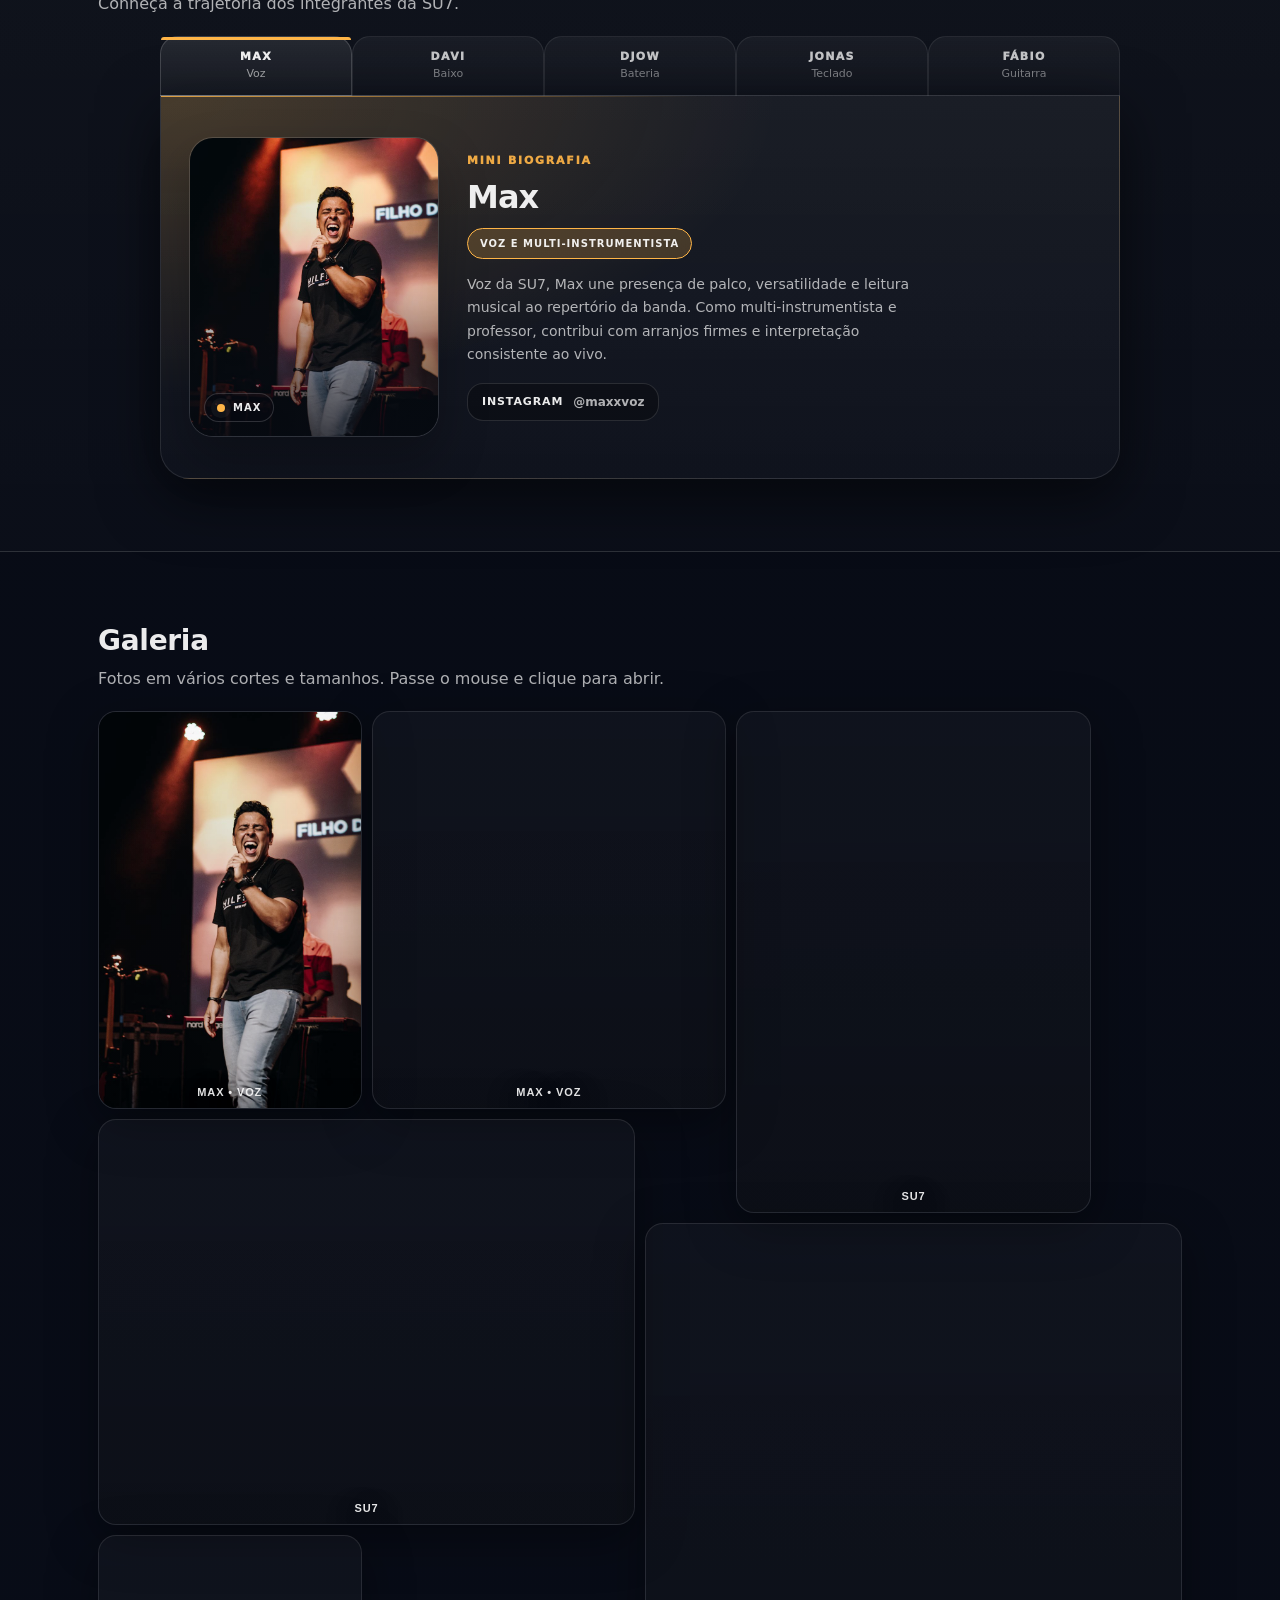
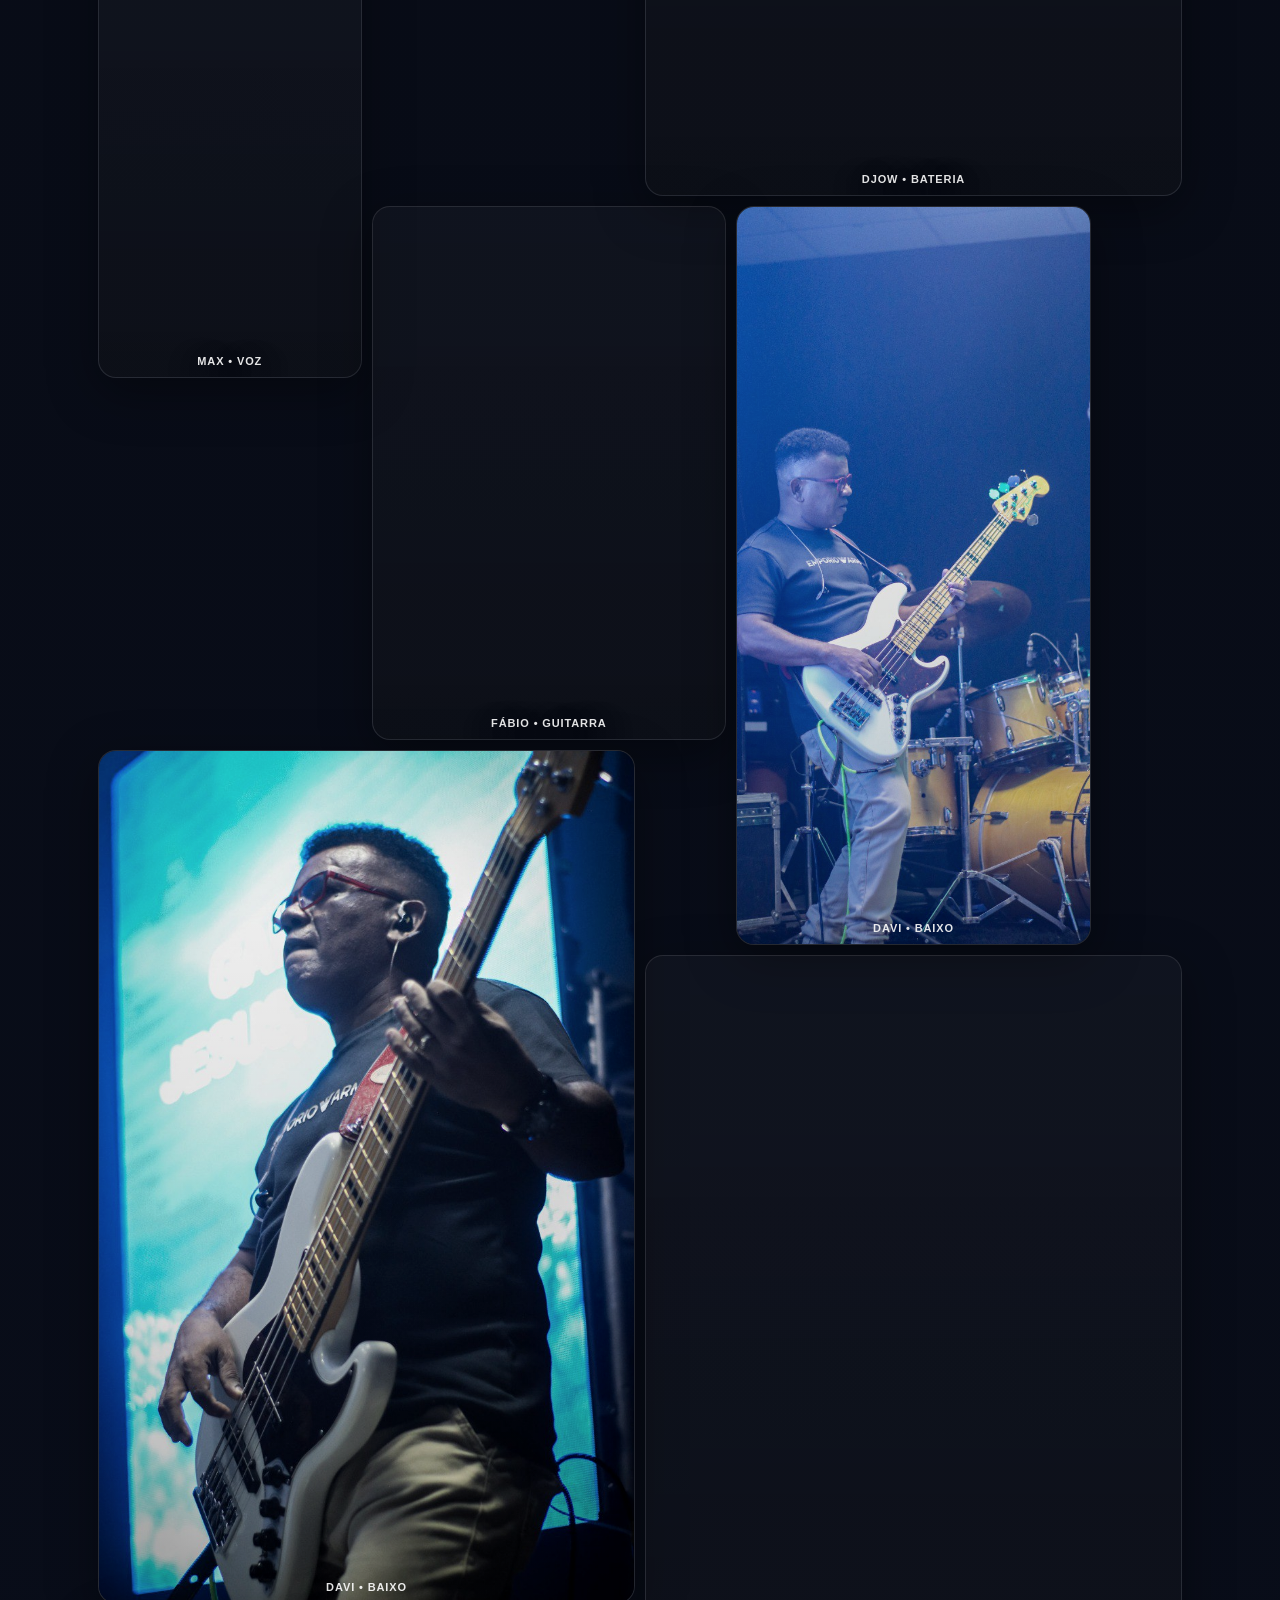
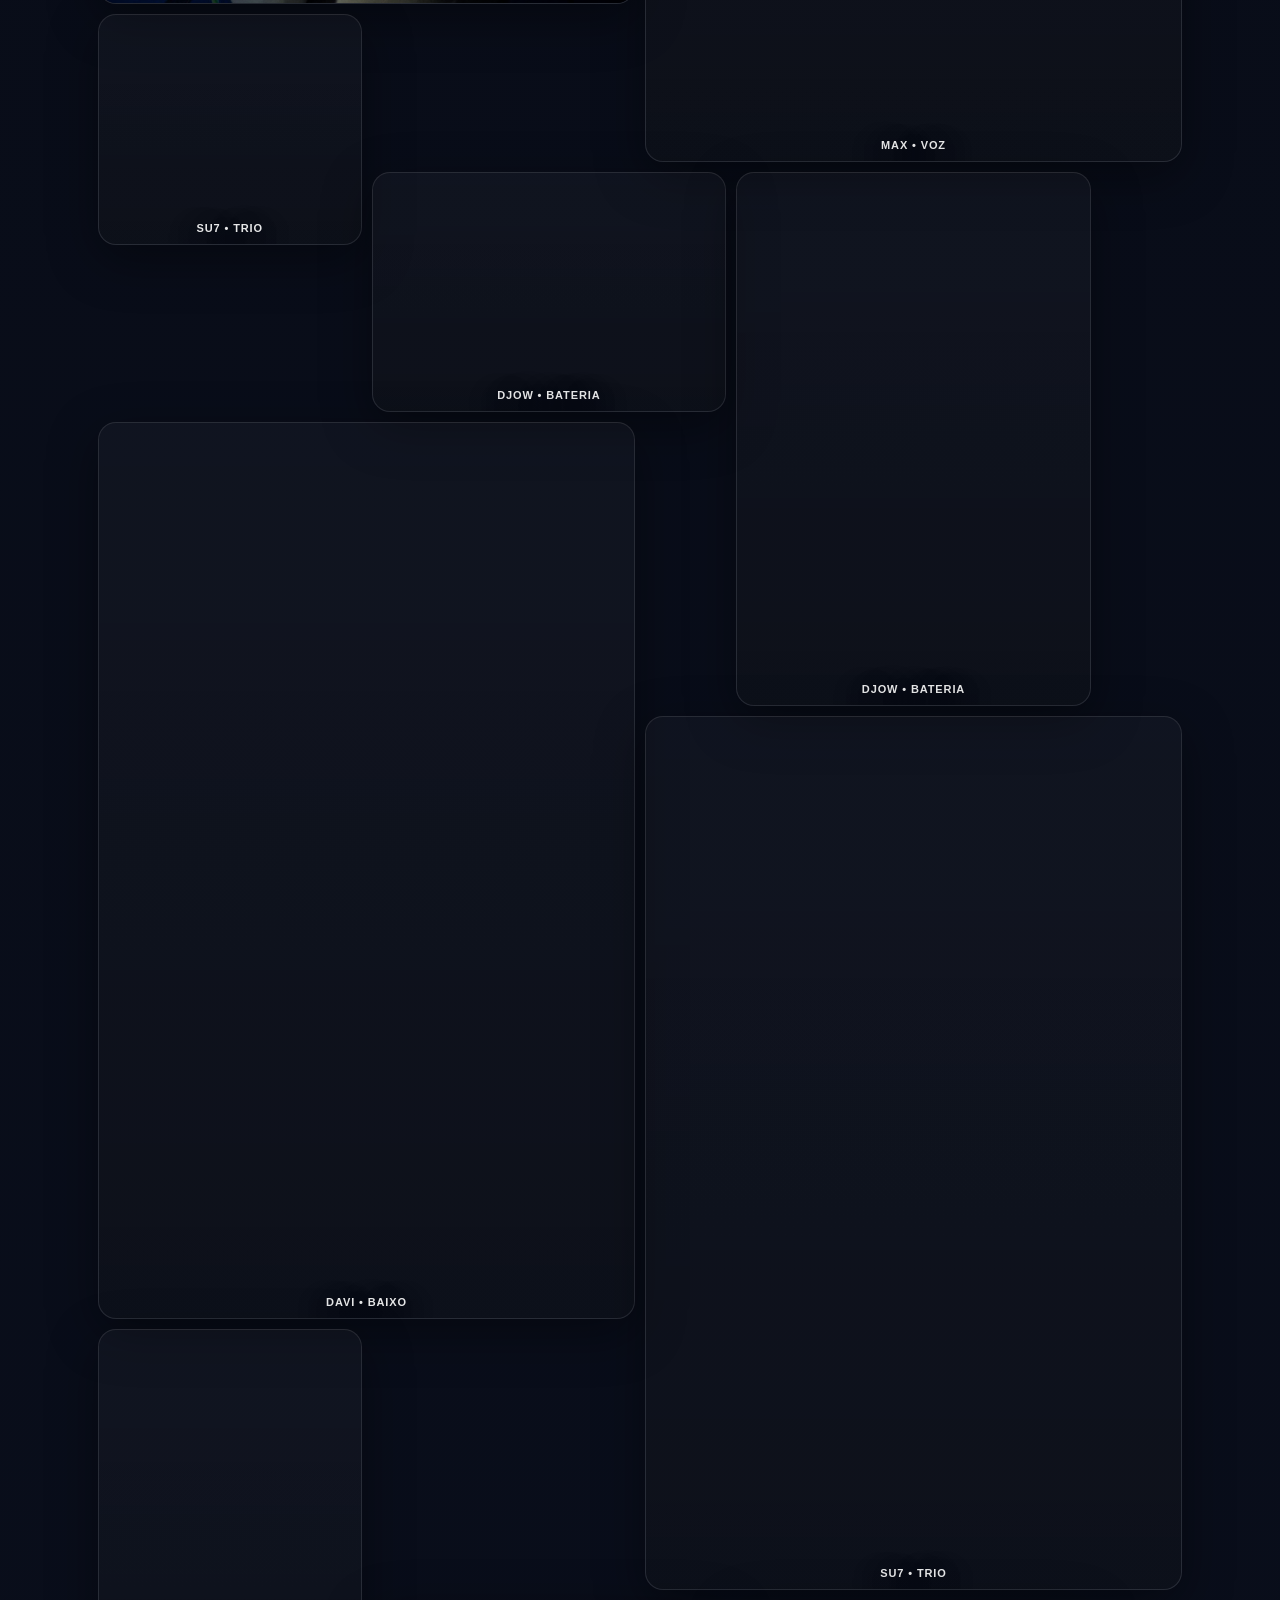
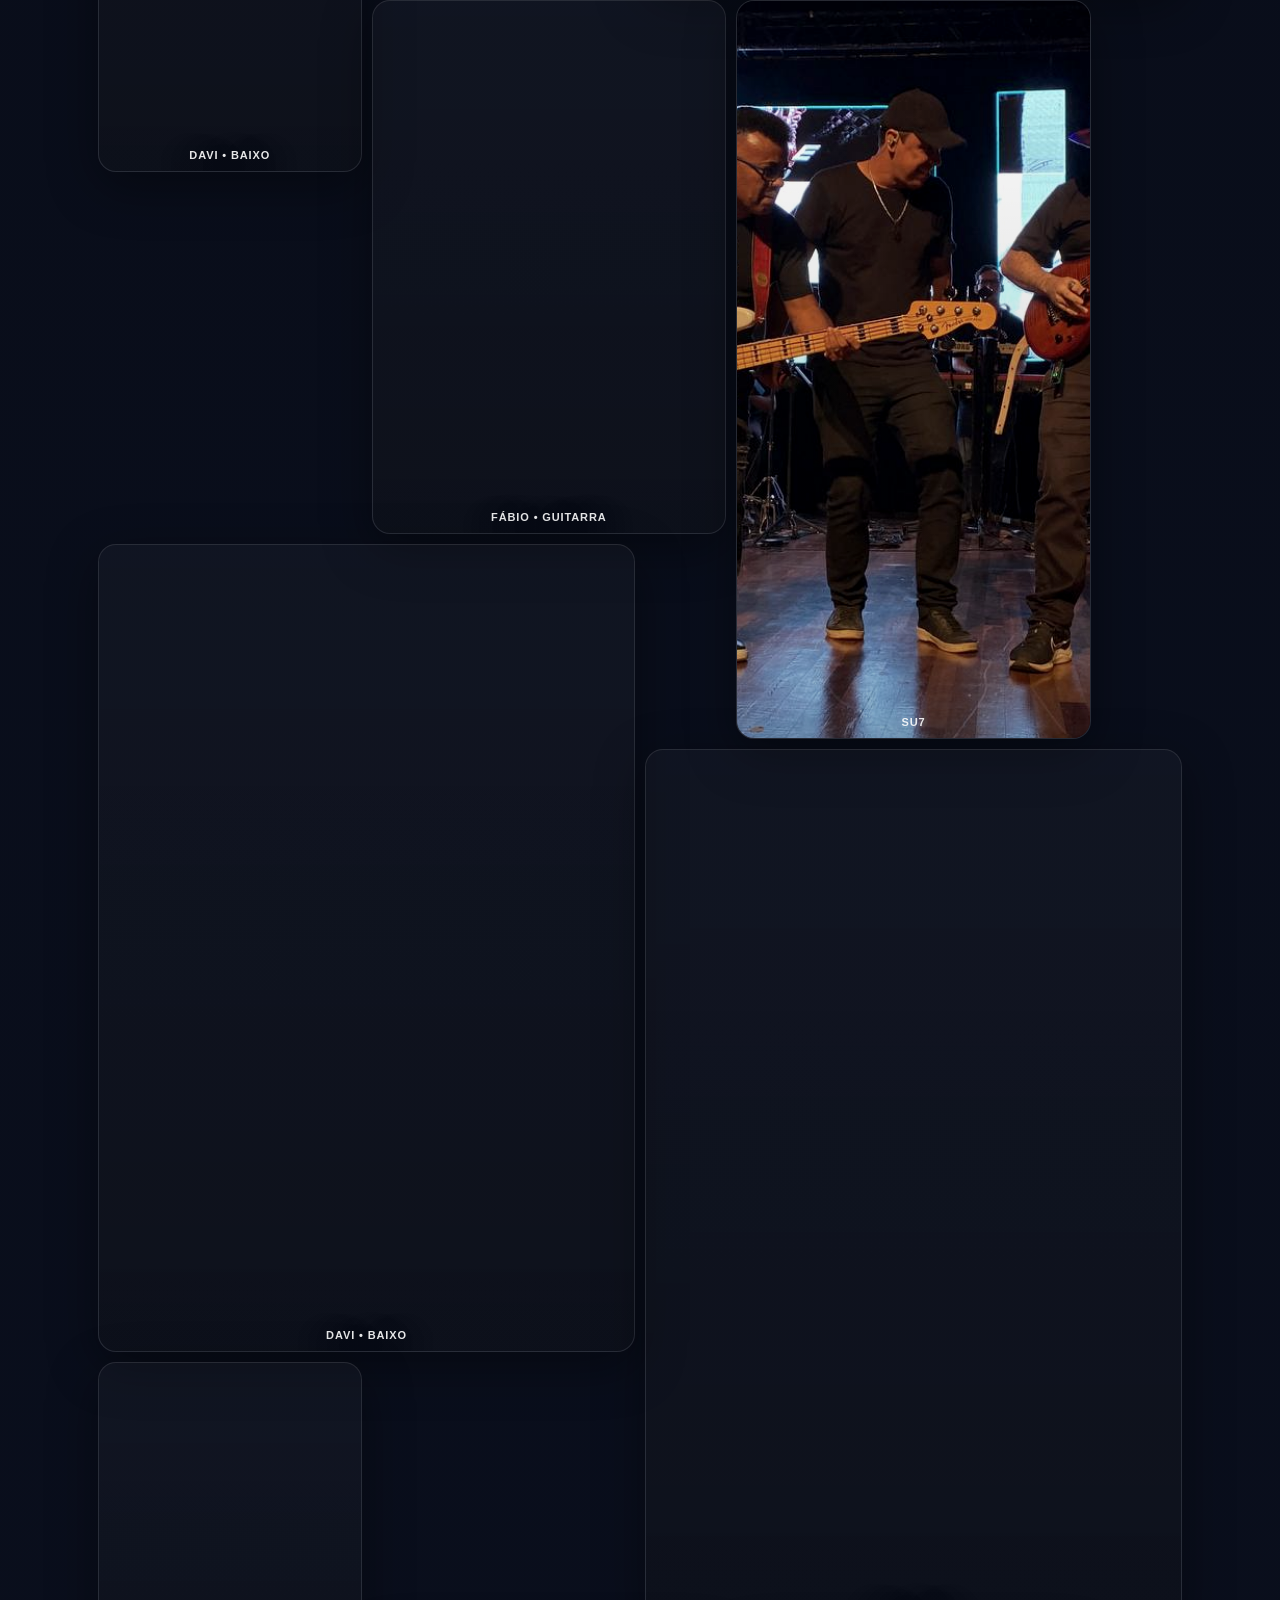
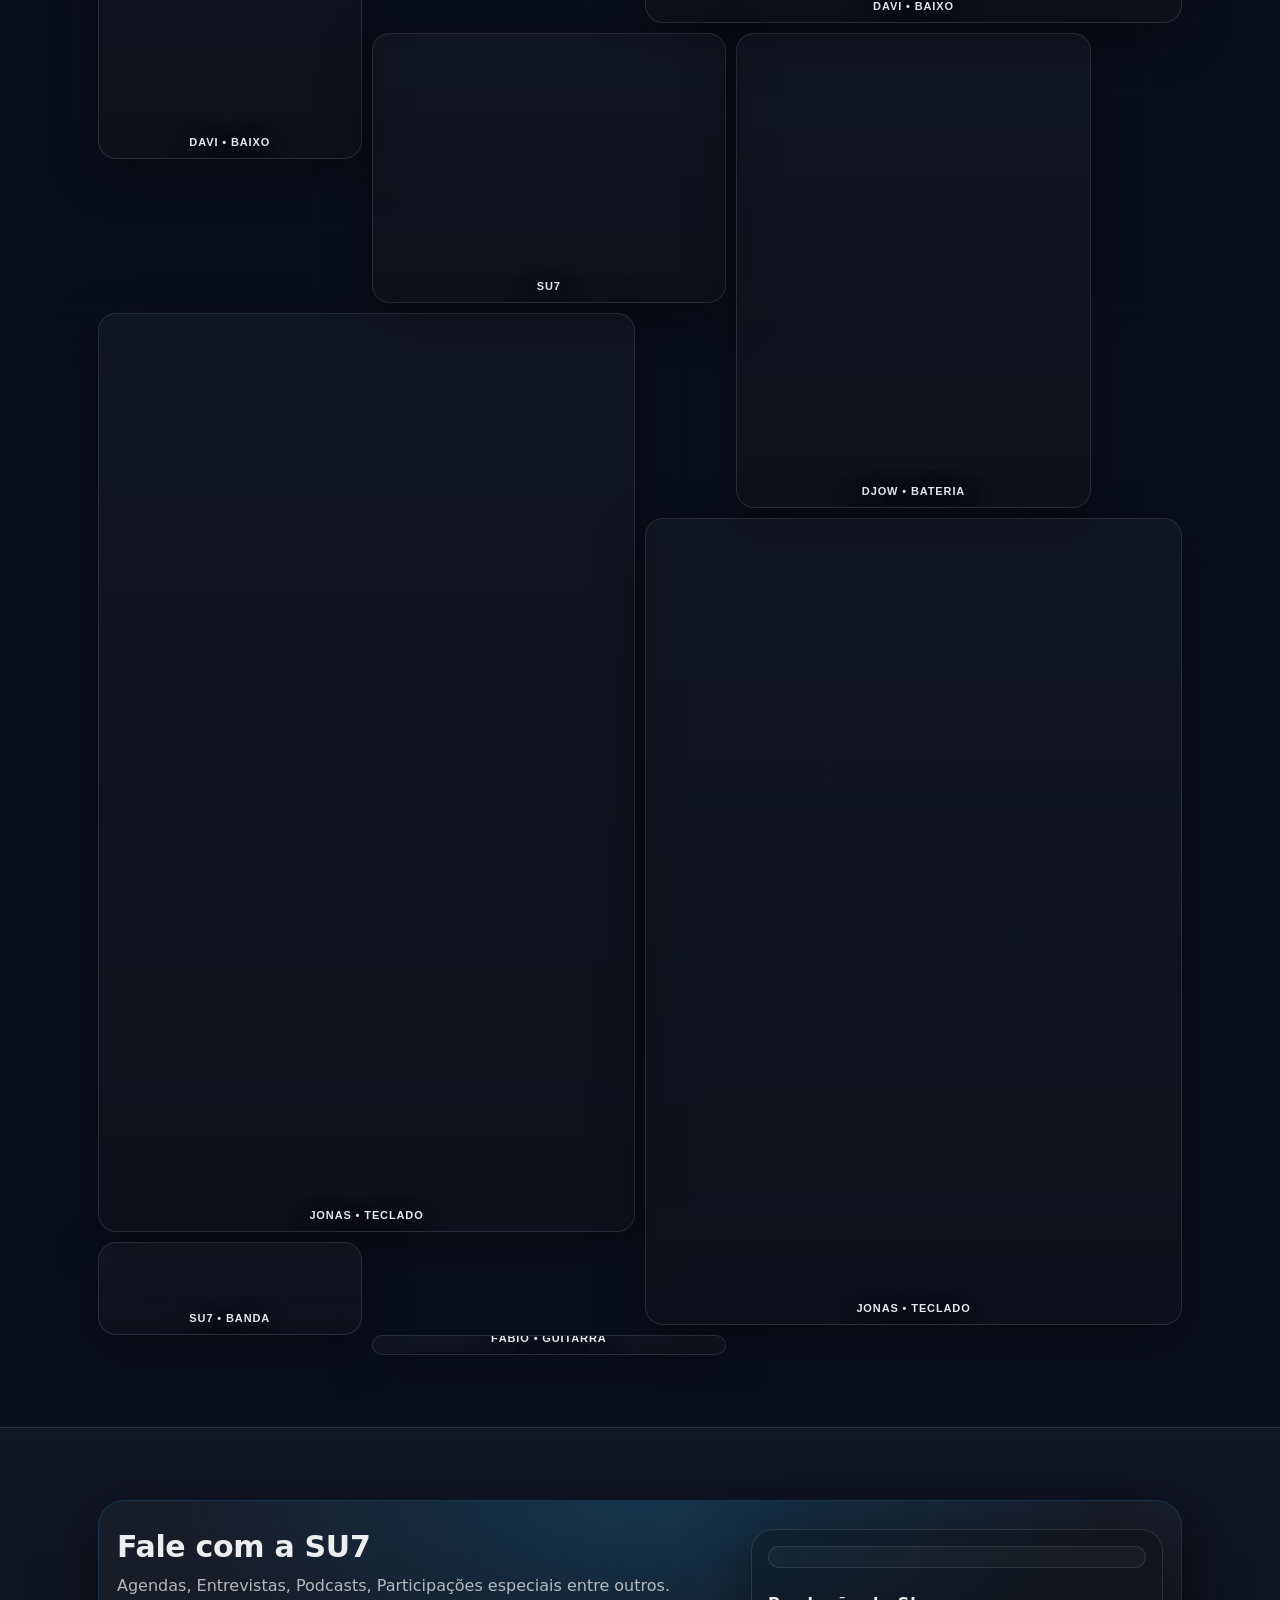
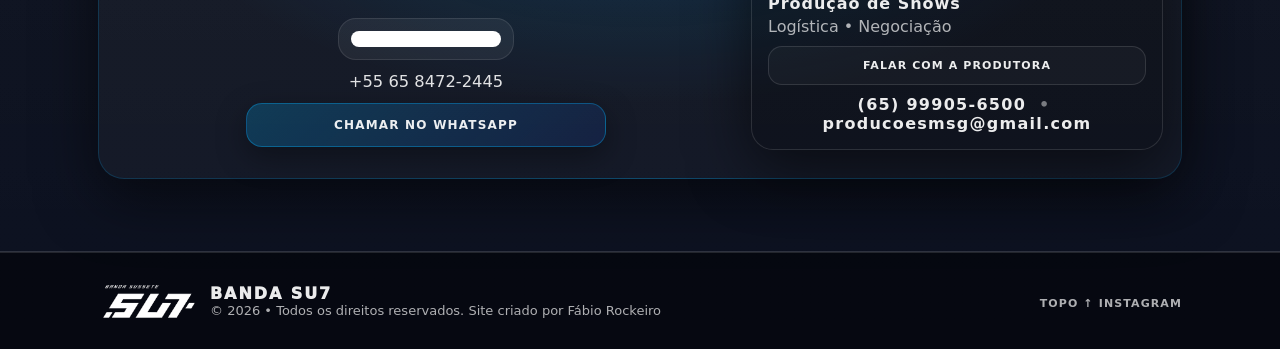
==== commit 3179d430: "ATT SU7" ====
--- a/index.html
+++ b/index.html
@@ -106,7 +106,7 @@
 
               <div class="agenda-item" role="listitem">
                 <div class="agenda-date">21 JUN 2026</div>
-                <div class="agenda-title">AVIVA PEDRA 90 CUIABÁ - 19H</div>
+                <div class="agenda-title">SHOW GOSPEL PEDRA 90 CUIABÁ - 19H</div>
                 <div class="agenda-loc">CUIABÁ • MT</div>
               </div>
             </div>
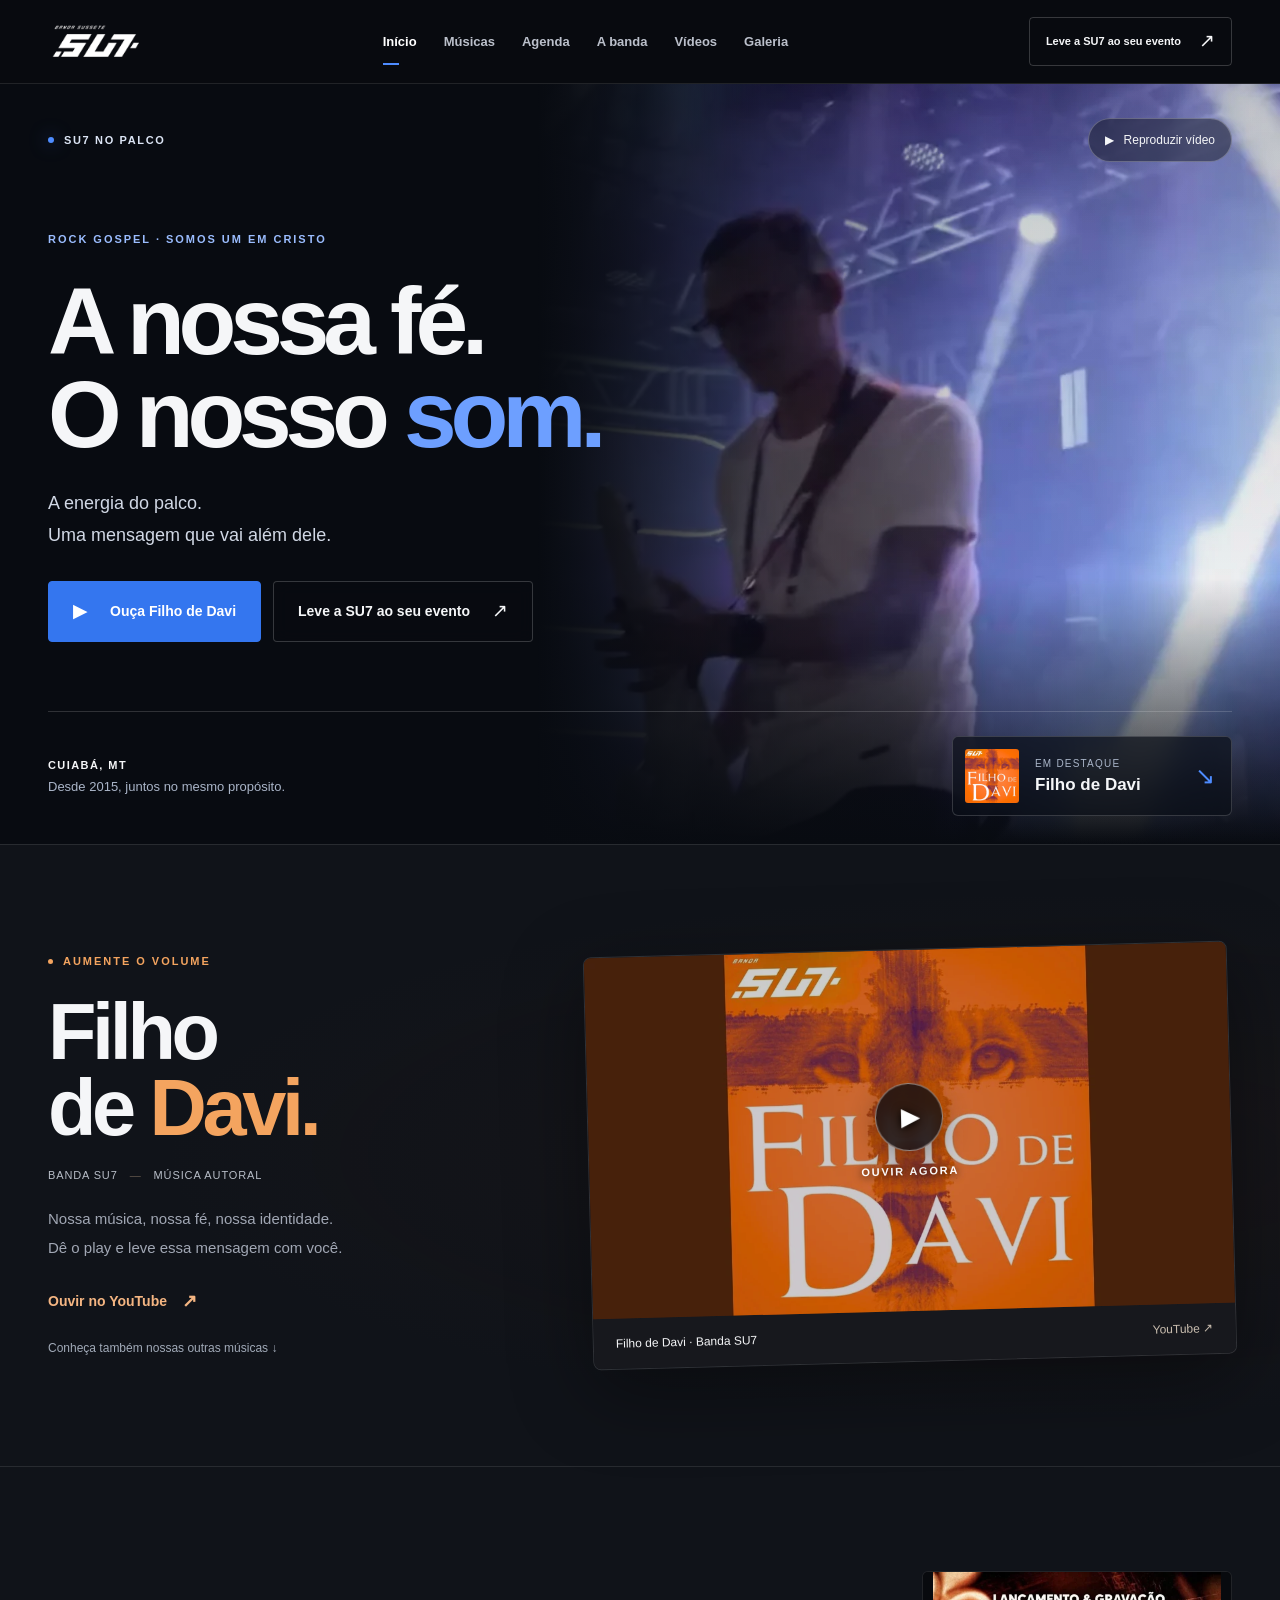
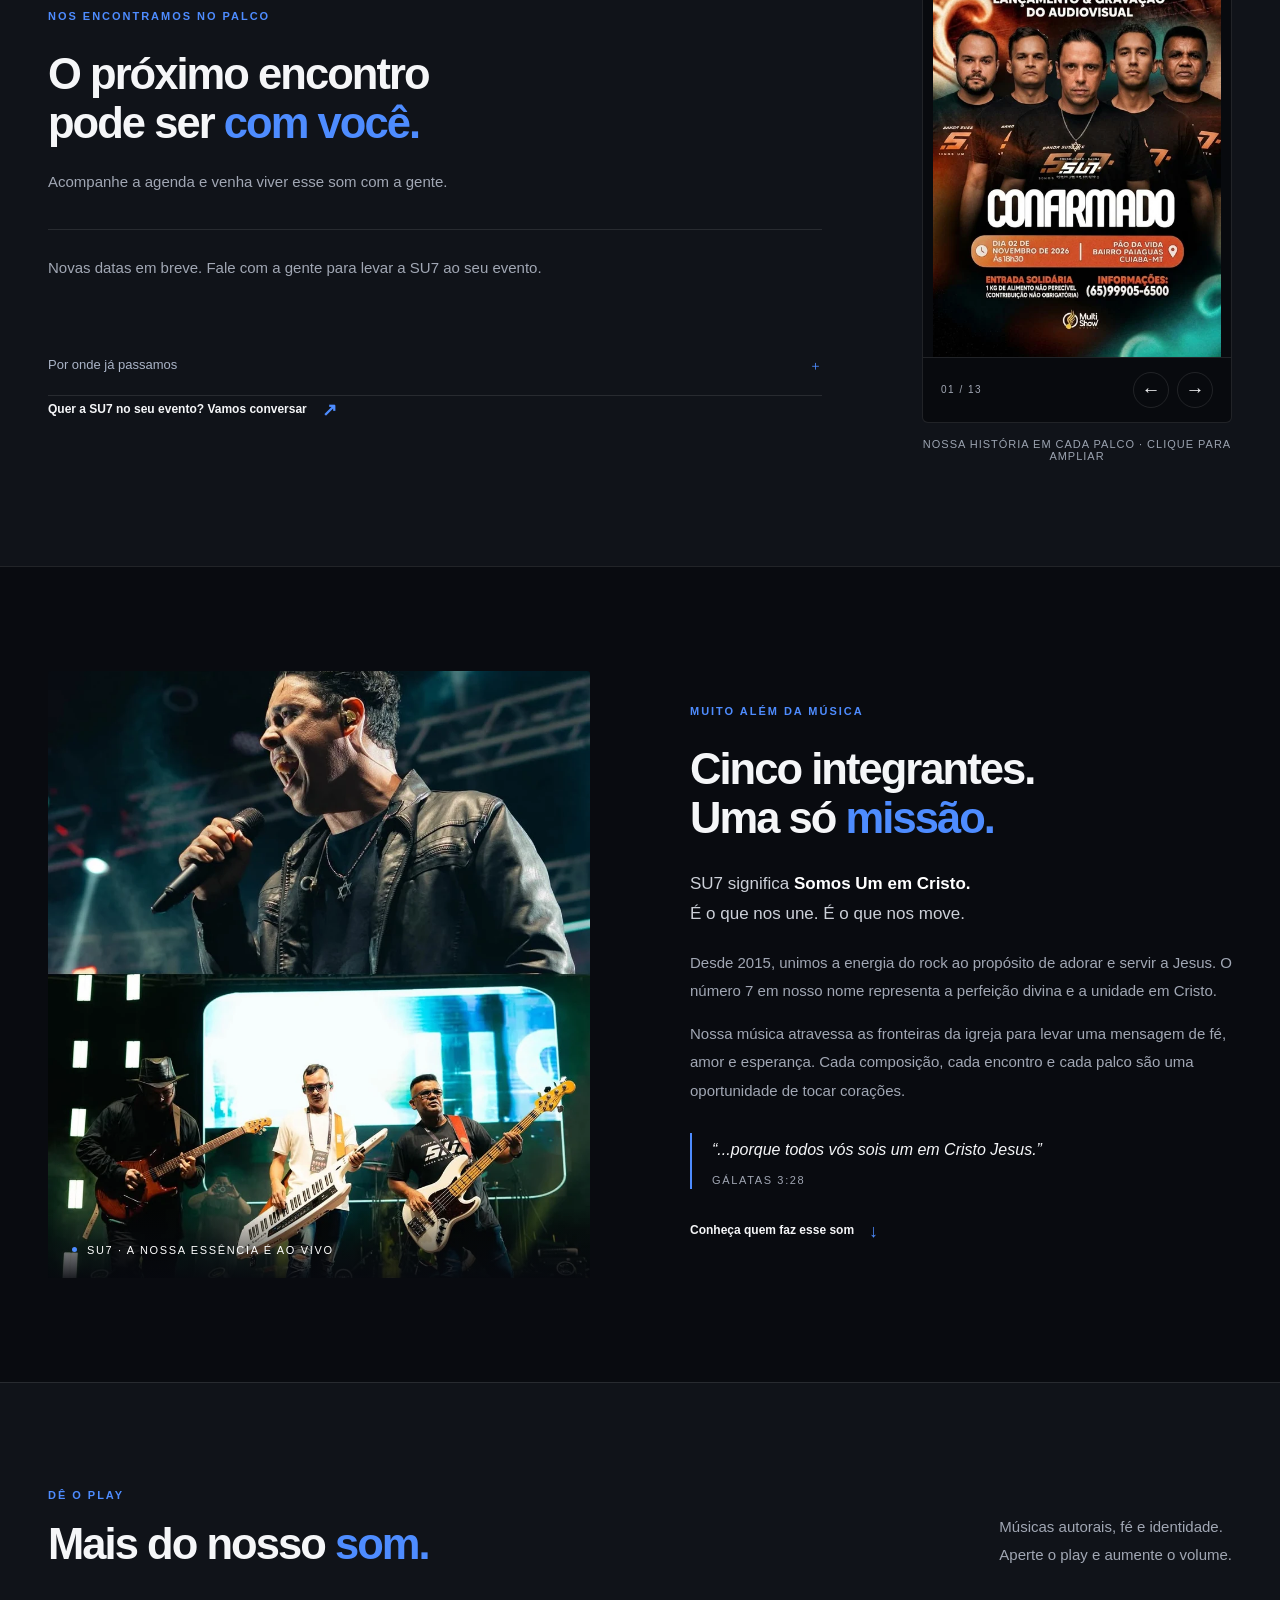
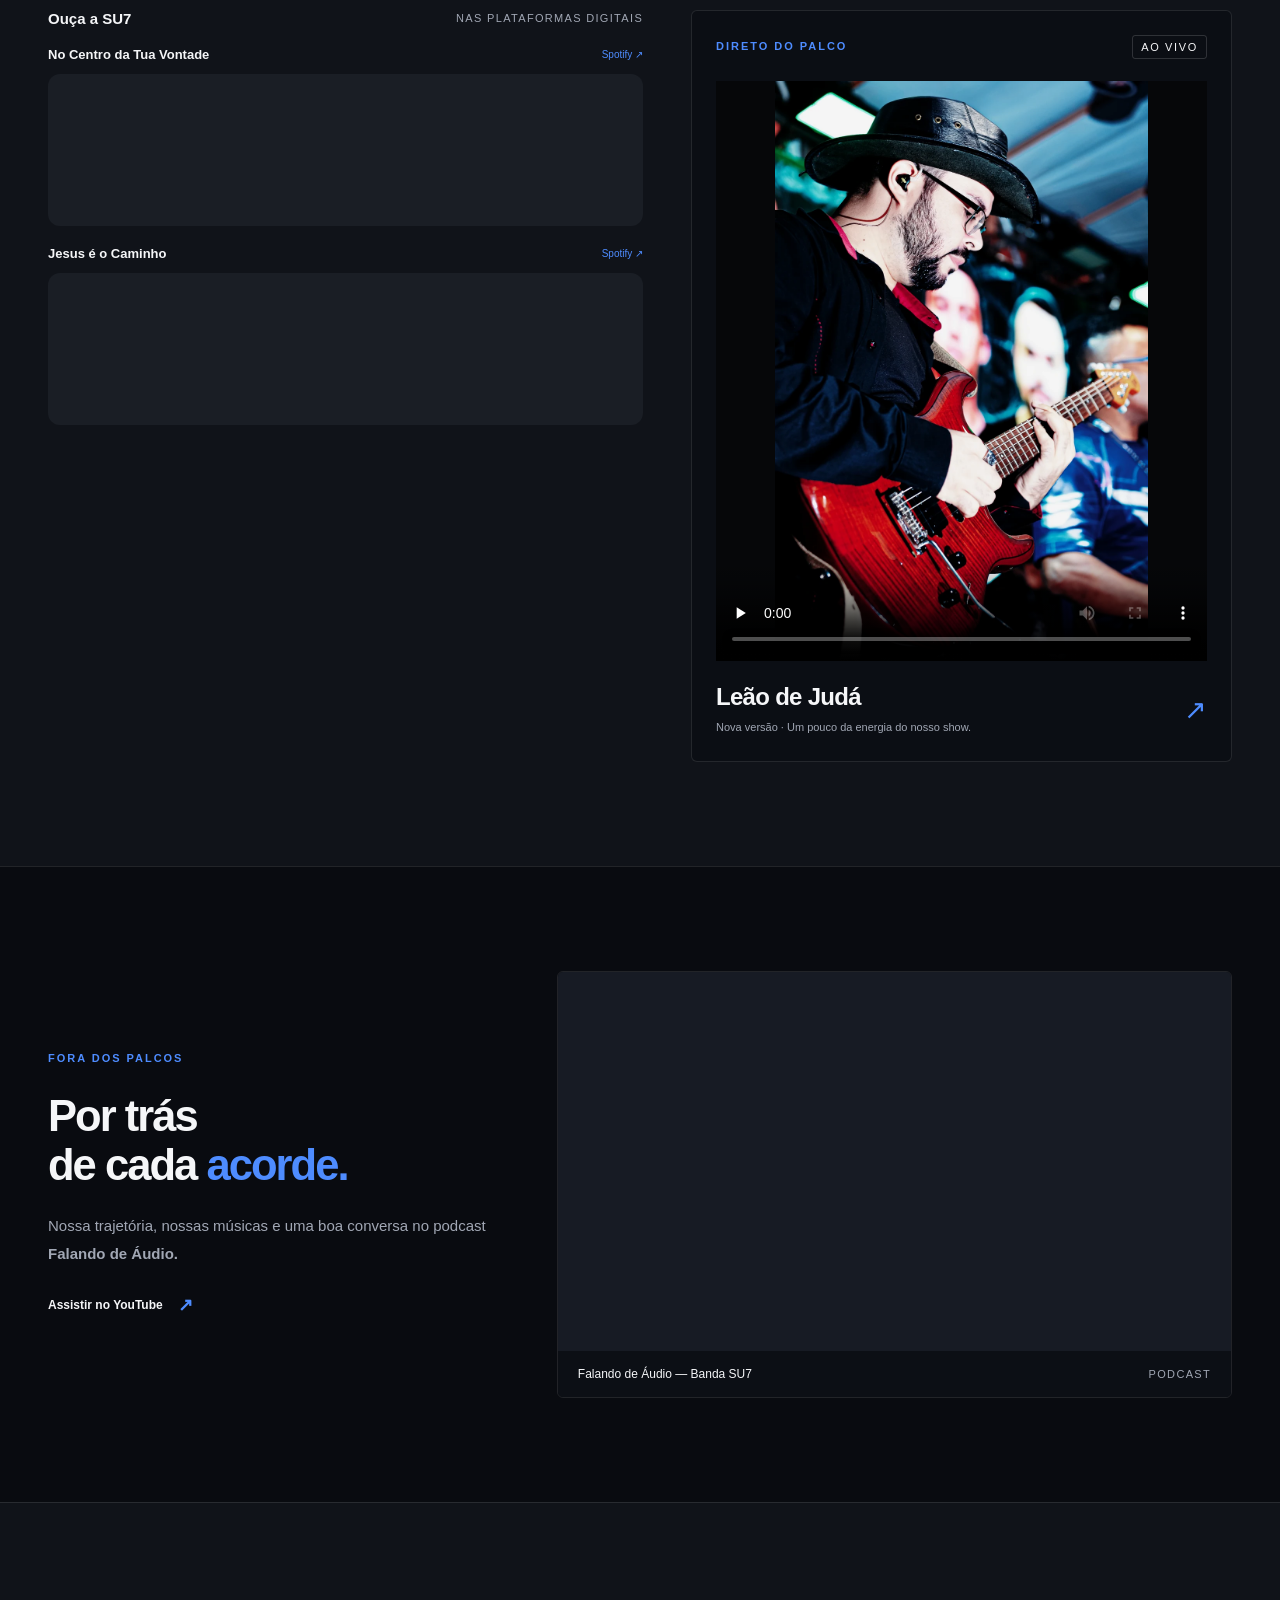
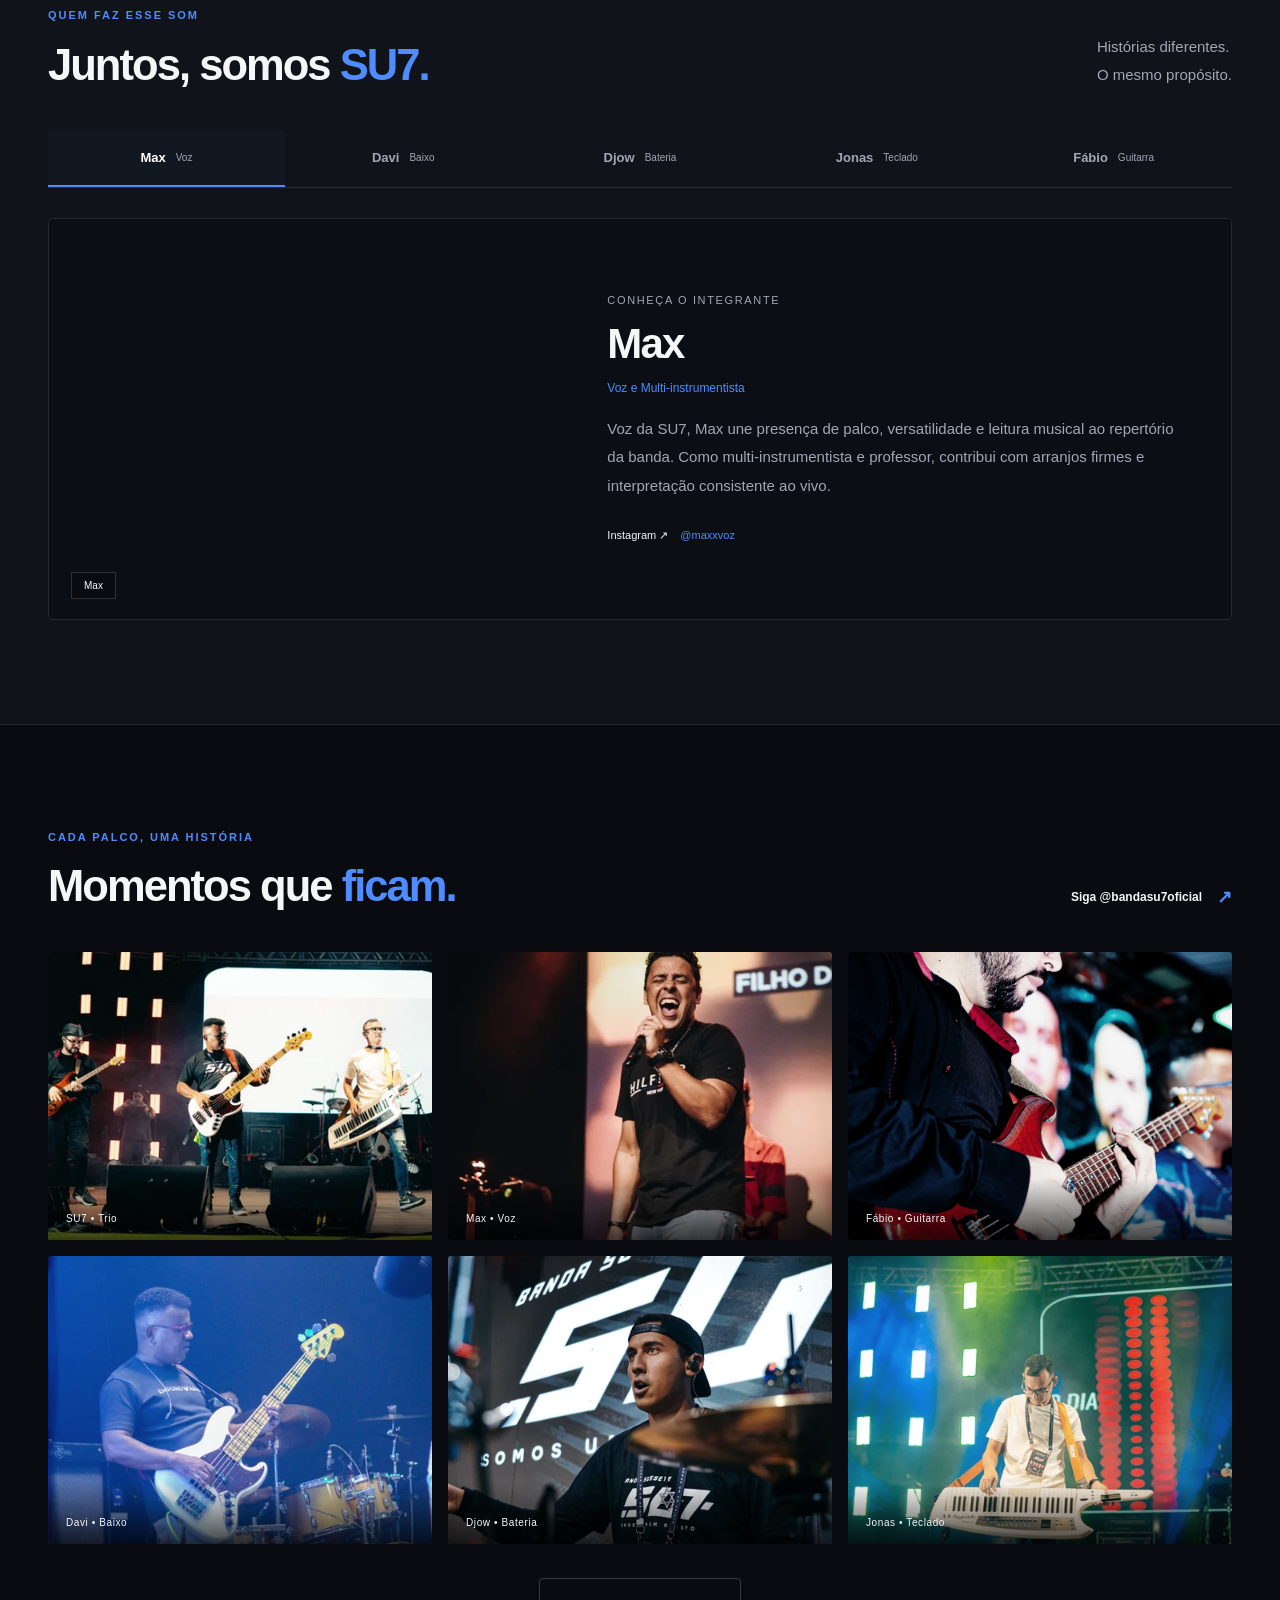
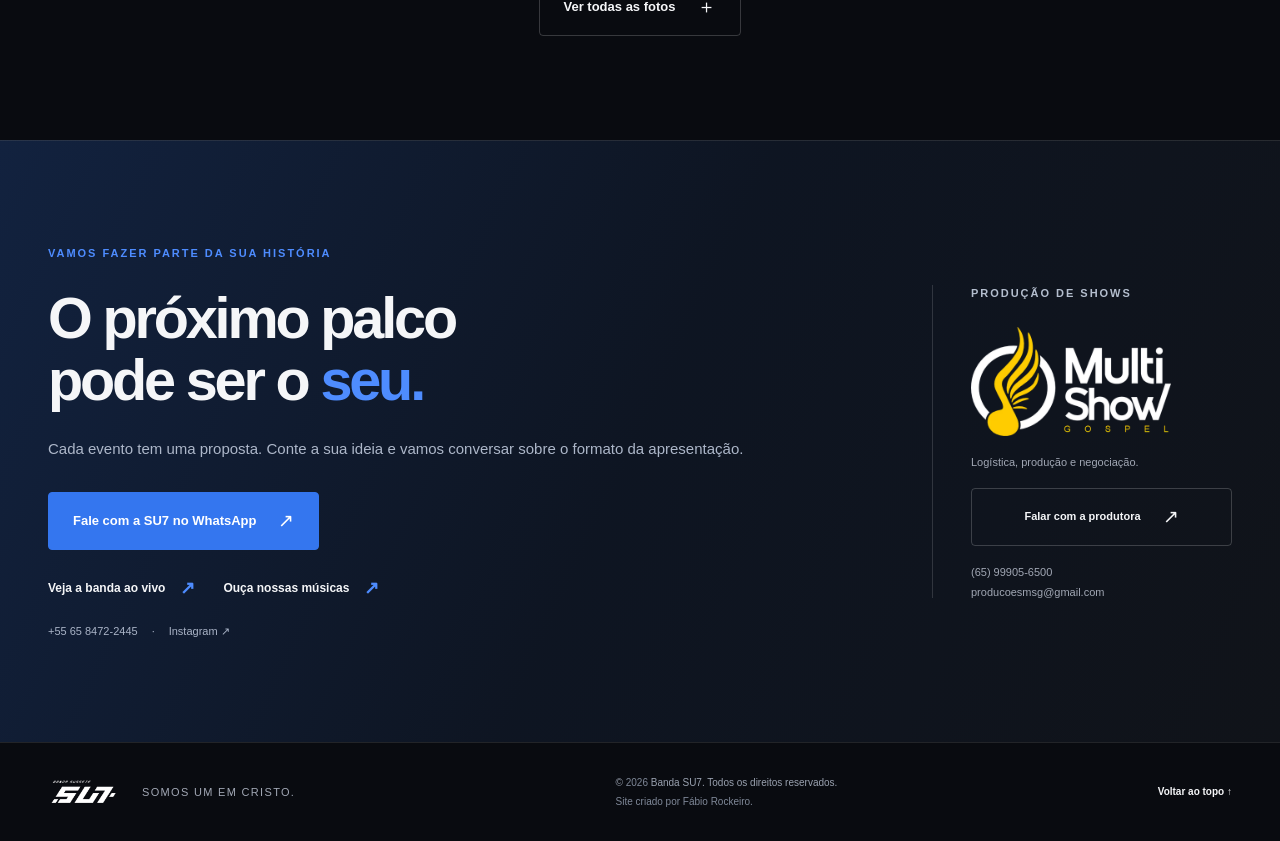
==== commit 7add98ab: "ATT Su7" ====
--- a/index.html
+++ b/index.html
@@ -1,408 +1,879 @@
 <!doctype html>
 <html lang="pt-BR">
-
-<head>
-  <meta charset="utf-8" />
-  <meta name="viewport" content="width=device-width,initial-scale=1" />
-  <title>BANDA SU7 | Site Oficial</title>
-  <meta name="description"
-    content="Banda SU7 (Somos Um em Cristo) — rock gospel. Músicas, vídeos, galeria e contato via WhatsApp." />
-
-  <!-- Open Graph -->
-  <meta property="og:title" content="BANDA SU7 | Site Oficial" />
-  <meta property="og:description" content="Rock gospel — músicas, vídeos, galeria e contato via WhatsApp." />
-  <meta property="og:type" content="website" />
-  <meta property="og:image" content="assets/img/Hero.png" />
-
-  <link rel="icon" href="assets/img/logo.png" />
-  <link rel="stylesheet" href="assets/css/style.css" />
-</head>
-
-<body>
-  <!-- Header -->
-  <header class="site-header" id="top">
-    <div class="container header-row">
-      <a class="brand" href="#top" aria-label="Ir para o topo">
-        <img src="assets/img/logo.png" alt="Logo da Banda SU7" class="brand-logo" />
-      </a>
-
-      <nav class="nav" aria-label="Navegação principal" data-nav>
-        <a href="#home" class="nav-link is-active">Home</a>
-        <a href="#agendas" class="nav-link">Agendas</a>
-        <a href="#sobre" class="nav-link">Sobre</a>
-        <a href="#musicas" class="nav-link">Músicas</a>
-        <a href="#live" class="nav-link">Live</a>
-        <a href="#galeria" class="nav-link">Galeria</a>
-        <a href="#contato" class="nav-link">Contato</a>
-      </nav>
-
-      <div class="header-actions">
-        <div class="social">
-          <a class="icon-btn" href="https://www.instagram.com/bandasu7oficial/" target="_blank"
-            rel="noreferrer noopener" aria-label="Instagram da Banda SU7">
-            <svg viewBox="0 0 24 24" aria-hidden="true">
-              <path
-                d="M7 2h10a5 5 0 0 1 5 5v10a5 5 0 0 1-5 5H7a5 5 0 0 1-5-5V7a5 5 0 0 1 5-5zm10 2H7a3 3 0 0 0-3 3v10a3 3 0 0 0 3 3h10a3 3 0 0 0 3-3V7a3 3 0 0 0-3-3zm-5 4.5A5.5 5.5 0 1 1 6.5 14 5.5 5.5 0 0 1 12 8.5zm0 2A3.5 3.5 0 1 0 15.5 14 3.5 3.5 0 0 0 12 10.5zM18 6.2a1 1 0 1 1-1 1 1 1 0 0 1 1-1z" />
-            </svg>
-          </a>
-        </div>
-
-<a class="icon-btn icon-btn--wa" href="https://wa.me/556584722445" target="_blank" rel="noreferrer noopener"
-  aria-label="WhatsApp da Banda SU7">
-  <svg viewBox="0 0 24 24" aria-hidden="true">
-    <!-- Bolha preenchida, telefone vazado (transparente) -->
-    <path fill-rule="evenodd" clip-rule="evenodd"
-      d="M12 2C6.48 2 2 6.15 2 11.27c0 1.84.57 3.63 1.64 5.15L2.6 22l5.85-1.62c1.06.56 2.26.86 3.55.86 5.52 0 10-4.15 10-9.27S17.52 2 12 2z
-         M16.63 13.71c-.19.5-1.11.96-1.56 1.02-.41.06-.93.09-1.5-.08-.35-.11-.8-.26-1.38-.55-2.43-1.2-4.02-3.33-4.14-3.49-.12-.16-.99-1.3-.99-2.48 0-1.18.64-1.76.87-2 .23-.24.5-.3.67-.3.17 0 .34 0 .49.01.16.01.37-.06.58.44.21.5.72 1.73.78 1.85.06.12.1.27.02.43-.08.16-.12.27-.24.41-.12.14-.25.31-.36.41-.12.1-.24.22-.1.43.14.22.63 1.02 1.35 1.65.93.81 1.72 1.06 1.97 1.18.25.12.4.1.55-.06.15-.16.63-.73.8-.98.17-.25.34-.2.57-.12.23.08 1.46.67 1.71.79.25.12.41.18.47.28.06.1.06.58-.13 1.08z" />
-  </svg>
-</a>
-
-
-        <button class="hamburger" type="button" aria-label="Abrir menu" aria-expanded="false" data-hamburger>
-          <span></span><span></span><span></span>
-        </button>
+  <head>
+    <meta charset="utf-8" />
+    <meta name="viewport" content="width=device-width,initial-scale=1" />
+    <meta name="theme-color" content="#090b10" />
+    <title>Banda SU7 | Somos Um em Cristo</title>
+    <meta
+      name="description"
+      content="Somos Um em Cristo. Conheça a Banda SU7: rock gospel, músicas autorais, agenda de shows, vídeos e contato para eventos."
+    />
+    <meta property="og:title" content="Banda SU7 | Somos Um em Cristo" />
+    <meta
+      property="og:description"
+      content="A nossa fé. O nosso som. Conheça as músicas, a história e a agenda da Banda SU7."
+    />
+    <meta property="og:type" content="website" />
+    <meta
+      property="og:image"
+      content="https://www.bandasu7.com.br/assets/img/Hero.png"
+    />
+    <link
+      rel="icon"
+      href="assets/img/responsive/logo-png-480.webp"
+      type="image/webp"
+    />
+    <link rel="stylesheet" href="assets/css/style.css" />
+    <script src="assets/js/main.js" defer></script>
+  </head>
+  <body>
+    <a class="skip-link" href="#conteudo">Pular para o conteúdo</a>
+    <header class="site-header" id="top">
+      <div class="container header-row">
+        <a class="brand" href="#home" aria-label="Banda SU7 — início">
+          <img
+            src="assets/img/responsive/logo-png-480.webp"
+            srcset="
+              assets/img/responsive/logo-png-480.webp 480w,
+              assets/img/responsive/logo-png-960.webp 960w
+            "
+            sizes="94px"
+            alt="Banda SU7"
+            class="brand-logo"
+            width="1280"
+            height="519"
+          />
+        </a>
+        <nav
+          class="nav"
+          id="main-nav"
+          aria-label="Navegação principal"
+          data-nav
+        >
+          <a href="#home" class="nav-link is-active" aria-current="location"
+            >Início</a
+          >
+          <a href="#destaque" class="nav-link">Músicas</a>
+          <a href="#agendas" class="nav-link">Agenda</a>
+          <a href="#sobre" class="nav-link">A banda</a>
+
+          <a href="#live" class="nav-link">Vídeos</a>
+          <a href="#galeria" class="nav-link">Galeria</a>
+          <a href="#contato" class="nav-link nav-contact">Contato</a>
+        </nav>
+        <div class="header-actions">
+          <a class="btn btn-small header-cta" href="#contato"
+            >Leve a SU7 ao seu evento <span aria-hidden="true">↗</span></a
+          >
+          <button
+            class="hamburger"
+            type="button"
+            aria-label="Abrir menu"
+            aria-expanded="false"
+            aria-controls="main-nav"
+            data-hamburger
+          >
+            <span></span><span></span>
+          </button>
+        </div>
       </div>
-    </div>
-  </header>
-
-  <main id="home">
-    <!-- HERO (SEM NADA POR CIMA) -->
-    <section class="hero" aria-label="Banner principal">
-      <img class="hero-img" src="assets/img/Hero.png" alt="Banda SU7 — banner" />
-    </section>
-
-    <!-- MÚSICAS + LIVE (layout 2 colunas) -->
-    <section class="section section-media" id="agendas" aria-label="Sobre, músicas e vídeos">
-      <!-- Background: vídeo em loop (com fallback em background.png via CSS) -->
-      <video class="section-media__bg" autoplay muted loop playsinline preload="metadata" aria-hidden="true"
-        tabindex="-1">
-        <source src="assets/videos/VideoLoop.mp4" type="video/mp4" />
-      </video>
-      <div class="section-media__overlay" aria-hidden="true"></div>
-
-      <div class="container section-media__content">
-
-        <!-- AGENDAS (dentro da sessão de mídia) -->
-        <div class="media-agendas" aria-label="Agendas">
-          <div class="media-agendas__left">
-            <div class="kicker">AGENDAS</div>
-
+    </header>
+
+    <main id="conteudo" tabindex="-1">
+      <section class="hero" id="home" aria-labelledby="hero-title">
+        <div class="hero-stage" aria-hidden="true">
+          <img
+            class="hero-poster"
+            src="assets/img/responsive/show-poster-960.webp"
+            alt=""
+            width="960"
+            height="1706"
+            fetchpriority="high"
+          />
+          <video
+            id="heroVideo"
+            class="hero-video"
+            muted
+            loop
+            playsinline
+            preload="none"
+            tabindex="-1"
+            disablepictureinpicture
+            data-desktop-src="assets/videos/show-desktop.mp4"
+            data-mobile-src="assets/videos/show-mobile.mp4"
+          ></video>
+        </div>
+        <div class="hero-shade" aria-hidden="true"></div>
+        <div class="container hero-content">
+          <div class="hero-topline">
+            <span class="live-mark"
+              ><span class="status-dot"></span> SU7 NO PALCO</span
+            ><button
+              class="video-toggle"
+              id="videoToggle"
+              type="button"
+              aria-controls="heroVideo"
+              hidden
+            >
+              <span data-video-icon aria-hidden="true">Ⅱ</span
+              ><span data-video-label>Pausar vídeo</span>
+            </button>
+          </div>
+          <div class="hero-message">
+            <p class="eyebrow">ROCK GOSPEL · SOMOS UM EM CRISTO</p>
+            <h1 id="hero-title">A nossa fé.<br />O nosso <em>som.</em></h1>
+            <p class="hero-description">
+              A energia do palco.<br />Uma mensagem que vai além dele.
+            </p>
+            <div class="button-row">
+              <a class="btn btn-primary" href="#destaque"
+                ><span class="play-icon" aria-hidden="true">▶</span> Ouça Filho
+                de Davi</a
+              >
+              <a class="btn btn-ghost" href="#contato"
+                >Leve a SU7 ao seu evento <span aria-hidden="true">↗</span></a
+              >
+            </div>
+          </div>
+          <div class="hero-footer">
+            <div>
+              <strong>CUIABÁ, MT</strong
+              ><span>Desde 2015, juntos no mesmo propósito.</span>
+            </div>
+            <a class="hero-feature-link" href="#destaque"
+              ><img
+                src="assets/img/responsive/filho-de-davi-cover.webp"
+                alt=""
+                width="64"
+                height="64"
+              /><span
+                ><small>EM DESTAQUE</small><strong>Filho de Davi</strong></span
+              ><span class="mini-play" aria-hidden="true">↘</span></a
+            >
+          </div>
+        </div>
+      </section>
+
+      <section
+        class="section featured-section"
+        id="destaque"
+        aria-labelledby="featured-title"
+      >
+        <div class="container featured-layout">
+          <div class="featured-copy">
+            <p class="eyebrow">
+              <span class="status-dot"></span> AUMENTE O VOLUME
+            </p>
+            <h2 id="featured-title">Filho <br />de <em>Davi.</em></h2>
+            <p class="featured-credit">
+              BANDA SU7 <span>—</span> MÚSICA AUTORAL
+            </p>
+            <p class="section-text">
+              Nossa música, nossa fé, nossa identidade.<br />Dê o play e leve
+              essa mensagem com você.
+            </p>
+            <a
+              class="text-link"
+              href="https://www.youtube.com/watch?v=bHc_WxYSxEs"
+              target="_blank"
+              rel="noopener noreferrer"
+              >Ouvir no YouTube <span aria-hidden="true">↗</span></a
+            >
+            <a class="featured-more" href="#musicas"
+              >Conheça também nossas outras músicas ↓</a
+            >
+          </div>
+          <div class="featured-media">
+            <div class="featured-player" id="featuredPlayer">
+              <button
+                class="featured-play"
+                id="playFeatured"
+                type="button"
+                aria-label="Reproduzir Filho de Davi, da Banda SU7"
+              >
+                <img
+                  src="assets/img/responsive/filho-de-davi-jpg-960.webp"
+                  srcset="
+                    assets/img/responsive/filho-de-davi-jpg-480.webp 480w,
+                    assets/img/responsive/filho-de-davi-jpg-960.webp 960w
+                  "
+                  sizes="(max-width: 760px) calc(100vw - 40px), 55vw"
+                  alt="Capa oficial de Filho de Davi, com um leão em tons de laranja"
+                  width="1280"
+                  height="720"
+                  loading="lazy"
+                />
+                <span class="featured-play-overlay"
+                  ><span class="featured-play-circle" aria-hidden="true">▶</span
+                  ><span>OUVIR AGORA</span></span
+                >
+              </button>
+            </div>
+            <div class="featured-caption">
+              <span>Filho de Davi · Banda SU7</span
+              ><a
+                href="https://www.youtube.com/watch?v=bHc_WxYSxEs"
+                target="_blank"
+                rel="noopener noreferrer"
+                >YouTube ↗</a
+              >
+            </div>
+            <noscript
+              ><p>
+                <a
+                  class="text-link"
+                  href="https://www.youtube.com/watch?v=bHc_WxYSxEs"
+                  >Ouvir Filho de Davi no YouTube ↗</a
+                >
+              </p></noscript
+            >
+          </div>
+        </div>
+      </section>
+
+      <section
+        class="section agenda-section"
+        id="agendas"
+        aria-labelledby="agenda-title"
+      >
+        <div class="container agenda-layout">
+          <div class="agenda-copy">
+            <p class="eyebrow">NOS ENCONTRAMOS NO PALCO</p>
+            <h2 class="section-title" id="agenda-title">
+              O próximo encontro<br />pode ser <em>com você.</em>
+            </h2>
+            <p class="section-text">
+              Acompanhe a agenda e venha viver esse som com a gente.
+            </p>
             <div class="agenda-list" role="list">
-              <div class="agenda-item" role="listitem">
-                <div class="agenda-date">30 MAI 2026</div>
-                <div class="agenda-title">CULTO DE JOVENS - 19H</div>
-                <div class="agenda-loc">IGREJA ÁGAPE • CUIABÁ • MT</div>
-              </div>
-
-              <div class="agenda-divider" aria-hidden="true"></div>
-
-               <div class="agenda-item" role="listitem">
-                <div class="agenda-date">13 JUN 2026</div>
-                <div class="agenda-title">DIFLEN - PRÉ CONFERENCE - 20H</div>
-                <div class="agenda-loc">PAZ CHURCH • CUIABÁ • MT</div>
-              </div>
-
-              <div class="agenda-divider" aria-hidden="true"></div>
-
-              <div class="agenda-item" role="listitem">
-                <div class="agenda-date">21 JUN 2026</div>
-                <div class="agenda-title">SHOW GOSPEL PEDRA 90 CUIABÁ - 19H</div>
-                <div class="agenda-loc">CUIABÁ • MT</div>
-              </div>
-            </div>
-          </div>
-
-          <div class="media-agendas__right">
-            <div class="agenda-carousel" aria-label="Carrossel de fotos de agendas">
-              <button class="agenda-nav agenda-nav--prev" type="button" aria-label="Imagem anterior">‹</button>
-
+              <article
+                class="agenda-item"
+                role="listitem"
+                data-event-date="2026-11-02"
+              >
+                <time class="agenda-date" datetime="2026-11-02T18:30:00-04:00"
+                  ><strong>02</strong><span>NOV / 2026</span></time
+                >
+                <div class="agenda-details">
+                  <span class="event-status">AGENDA</span>
+                  <h3>Gravação do audiovisual MultiShowGospel</h3>
+                  <p>Pão da Vida, bairro Paiaguaias · Cuiabá, MT</p>
+                  <span class="event-time">18h30</span>
+                </div>
+                <span class="event-arrow" aria-hidden="true">↗</span>
+              </article>
+              <article
+                class="agenda-item"
+                role="listitem"
+                data-event-date="2026-10-08"
+              >
+                <time class="agenda-date" datetime="2026-10-08T19:00:00-04:00"
+                  ><strong>08</strong><span>OUT / 2026</span></time
+                >
+                <div class="agenda-details">
+                  <span class="event-status">AGENDA</span>
+                  <h3>VI Feira Cultural</h3>
+                  <p>Quadra Poliesportiva Sol Nascente · Cuiabá, MT</p>
+                  <span class="event-time">19h</span>
+                </div>
+                <span class="event-arrow" aria-hidden="true">↗</span>
+              </article>
+            </div>
+            <a
+              class="text-link"
+              href="https://wa.me/556584722445"
+              target="_blank"
+              rel="noopener noreferrer"
+              >Quer a SU7 no seu evento? Vamos conversar
+              <span aria-hidden="true">↗</span></a
+            >
+          </div>
+          <div class="agenda-posters">
+            <div
+              class="agenda-carousel"
+              aria-label="Cartazes dos eventos da SU7"
+              aria-roledescription="carrossel"
+            >
               <div class="agenda-viewport">
-                <div class="agenda-track" id="agendaTrack">
-                  <!-- preenchido via JS automaticamente: Agenda-001.png ... -->
+                <div class="agenda-track" id="agendaTrack"></div>
+              </div>
+              <div class="agenda-controls">
+                <span
+                  class="agenda-counter"
+                  id="agendaCounter"
+                  aria-live="polite"
+                  >13</span
+                >
+                <div>
+                  <button
+                    class="agenda-nav agenda-nav--prev"
+                    type="button"
+                    aria-label="Cartaz anterior"
+                  >
+                    ←</button
+                  ><button
+                    class="agenda-nav agenda-nav--next"
+                    type="button"
+                    aria-label="Próximo cartaz"
+                  >
+                    →
+                  </button>
                 </div>
               </div>
-
-              <button class="agenda-nav agenda-nav--next" type="button" aria-label="Próxima imagem">›</button>
-            </div>
-
-            <div class="agenda-dots" id="agendaDots" aria-hidden="true"></div>
-          </div>
-        </div>
-
-
-        <!-- SOBRE + PODCAST -->
-        <div class="media-top" id="sobre">
-          <div class="media-about">
-            <div class="kicker">SOBRE</div>
-            <h2 class="media-title">SU7 — Somos Um em Cristo</h2>
-
-            <p class="media-text">
-              A Banda SU7, cujo nome significa <strong>&quot;Somos Um em Cristo&quot;</strong>, reflete uma identidade
-              espiritual profunda, com o número <strong>7</strong>
-              simbolizando perfeição divina e unidade em Cristo. Fundada em 2015, a banda combina elementos de rock com
-              o propósito de adorar e servir ao Senhor Jesus.
-              Além de difundir sua mensagem de fé e amor, a SU7 transcende as fronteiras da igreja local para alcançar
-              corações necessitados da esperança e salvação encontradas em Cristo,
-              atingindo diversos públicos. Nossa missão é transmitir a palavra de Deus e criar experiências edificantes
-              através da música gospel, sendo um instrumento de transformação e
-              redenção de vidas. Nossa abordagem musical é autêntica e inspiradora, promovendo uma adoração sincera
-              baseada nos princípios bíblicos e no compromisso com a verdade.
-            </p>
-
-            <div class="media-verse" aria-label="Versículo">
-              <div class="media-verse__ref">GÁLATAS 3:28</div>
-              <div class="media-verse__text">“...porque todos vós sois um em Cristo Jesus.”</div>
-            </div>
-          </div>
-
-
-        </div>
-
-        <!-- MÚSICAS + AMOSTRA -->
-        <div class="media-bottom" id="musicas" aria-label="Músicas e amostra">
-          <div class="media-players" aria-label="Músicas (Spotify e YouTube)">
-            <div class="kicker">MÚSICAS</div>
-
-            <div class="player-stack">
-              <div class="player-card" aria-label="No Centro da Tua Vontade (Spotify)">
-                <div class="player-embed player-embed--spotify">
-                  <iframe data-testid="embed-iframe" style="border-radius:12px"
-                    src="https://open.spotify.com/embed/track/4UncTxzbZF5fHT3PKjRLjS?utm_source=generator" width="100%"
-                    height="152" frameBorder="0" allowfullscreen=""
-                    allow="autoplay; clipboard-write; encrypted-media; fullscreen; picture-in-picture"
-                    loading="lazy"></iframe>
+            </div>
+            <p class="poster-hint">
+              NOSSA HISTÓRIA EM CADA PALCO · CLIQUE PARA AMPLIAR
+            </p>
+            <noscript
+              ><img
+                src="assets/img/responsive/agendas/Agenda-013-png-480.webp"
+                srcset="
+                  assets/img/responsive/agendas/Agenda-013-png-480.webp 480w,
+                  assets/img/responsive/agendas/Agenda-013-png-960.webp 896w
+                "
+                sizes="(max-width: 760px) calc(100vw - 40px), 550px"
+                alt="Cartaz de evento da SU7"
+                loading="lazy"
+            /></noscript>
+          </div>
+        </div>
+      </section>
+
+      <section
+        class="section about-section"
+        id="sobre"
+        aria-labelledby="about-title"
+      >
+        <div class="container about-layout">
+          <figure class="about-photo">
+            <img
+              src="assets/img/responsive/Su7-001-jpg-480.webp"
+              srcset="
+                assets/img/responsive/Su7-001-jpg-480.webp 480w,
+                assets/img/responsive/Su7-001-jpg-960.webp 960w
+              "
+              sizes="(max-width: 760px) calc(100vw - 40px), 550px"
+              alt="Registros do vocalista e dos instrumentistas da SU7 em apresentação ao vivo"
+              width="1080"
+              height="1350"
+              loading="lazy"
+            />
+            <figcaption>
+              <span class="status-dot"></span> SU7 · A NOSSA ESSÊNCIA É AO VIVO
+            </figcaption>
+          </figure>
+          <div class="about-copy">
+            <p class="eyebrow">MUITO ALÉM DA MÚSICA</p>
+            <h2 class="section-title" id="about-title">
+              Cinco integrantes.<br />Uma só <em>missão.</em>
+            </h2>
+            <p class="about-lead">
+              SU7 significa <strong>Somos Um em Cristo.</strong><br />É o que
+              nos une. É o que nos move.
+            </p>
+            <p class="section-text">
+              Desde 2015, unimos a energia do rock ao propósito de adorar e
+              servir a Jesus. O número 7 em nosso nome representa a perfeição
+              divina e a unidade em Cristo.
+            </p>
+            <p class="section-text">
+              Nossa música atravessa as fronteiras da igreja para levar uma
+              mensagem de fé, amor e esperança. Cada composição, cada encontro e
+              cada palco são uma oportunidade de tocar corações.
+            </p>
+            <blockquote class="verse">
+              <p>“...porque todos vós sois um em Cristo Jesus.”</p>
+              <cite>GÁLATAS 3:28</cite>
+            </blockquote>
+            <a class="text-link" href="#integrantes"
+              >Conheça quem faz esse som <span aria-hidden="true">↓</span></a
+            >
+          </div>
+        </div>
+      </section>
+
+      <section
+        class="section music-section"
+        id="musicas"
+        aria-labelledby="music-title"
+      >
+        <div class="container">
+          <div class="section-head">
+            <div>
+              <p class="eyebrow">DÊ O PLAY</p>
+              <h2 class="section-title" id="music-title">
+                Mais do nosso <em>som.</em>
+              </h2>
+            </div>
+            <p class="section-text">
+              Músicas autorais, fé e identidade.<br />Aperte o play e aumente o
+              volume.
+            </p>
+          </div>
+          <div class="music-layout">
+            <div class="music-tracks">
+              <div class="subsection-heading">
+                <h3>Ouça a SU7</h3>
+                <span>NAS PLATAFORMAS DIGITAIS</span>
+              </div>
+              <div class="track-heading">
+                <h4>No Centro da Tua Vontade</h4>
+                <a
+                  href="https://open.spotify.com/track/4UncTxzbZF5fHT3PKjRLjS"
+                  target="_blank"
+                  rel="noopener noreferrer"
+                  aria-label="Ouvir No Centro da Tua Vontade no Spotify"
+                  >Spotify ↗</a
+                >
+              </div>
+              <div class="player-card">
+                <iframe
+                  src="https://open.spotify.com/embed/track/4UncTxzbZF5fHT3PKjRLjS?utm_source=generator&amp;theme=0"
+                  width="100%"
+                  height="152"
+                  title="No Centro da Tua Vontade — Banda SU7 no Spotify"
+                  allow="
+                    autoplay;
+                    clipboard-write;
+                    encrypted-media;
+                    fullscreen;
+                    picture-in-picture;
+                  "
+                  loading="lazy"
+                ></iframe>
+              </div>
+              <div class="track-heading">
+                <h4>Jesus é o Caminho</h4>
+                <a
+                  href="https://open.spotify.com/track/2IQWQqZ9ww4BE6eoZzP67F"
+                  target="_blank"
+                  rel="noopener noreferrer"
+                  aria-label="Ouvir Jesus é o Caminho no Spotify"
+                  >Spotify ↗</a
+                >
+              </div>
+              <div class="player-card">
+                <iframe
+                  src="https://open.spotify.com/embed/track/2IQWQqZ9ww4BE6eoZzP67F?utm_source=generator&amp;theme=0"
+                  width="100%"
+                  height="152"
+                  title="Jesus é o Caminho — Banda SU7 no Spotify"
+                  allow="
+                    autoplay;
+                    clipboard-write;
+                    encrypted-media;
+                    fullscreen;
+                    picture-in-picture;
+                  "
+                  loading="lazy"
+                ></iframe>
+              </div>
+            </div>
+            <article class="reel-feature" id="ao-vivo">
+              <div class="reel-heading">
+                <span class="eyebrow">DIRETO DO PALCO</span
+                ><span class="reel-label">AO VIVO</span>
+              </div>
+              <div class="reel-wrap">
+                <video
+                  class="reel"
+                  controls
+                  playsinline
+                  preload="none"
+                  poster="assets/img/responsive/Fabio-001-jpg-960.webp"
+                  aria-label="Trecho ao vivo de Leão de Judá, nova versão"
+                >
+                  <source src="assets/videos/video-001.mp4" type="video/mp4" />
+                  Seu navegador não suporta vídeo em HTML5.
+                </video>
+              </div>
+              <div class="reel-caption">
+                <div>
+                  <h3>Leão de Judá</h3>
+                  <p>Nova versão · Um pouco da energia do nosso show.</p>
                 </div>
-              </div>
-
-              <div class="player-card" aria-label="Jesus é o Caminho (Spotify)">
-                <div class="player-embed player-embed--spotify">
-                  <iframe data-testid="embed-iframe" style="border-radius:12px"
-                    src="https://open.spotify.com/embed/track/2IQWQqZ9ww4BE6eoZzP67F?utm_source=generator" width="100%"
-                    height="152" frameBorder="0" allowfullscreen=""
-                    allow="autoplay; clipboard-write; encrypted-media; fullscreen; picture-in-picture"
-                    loading="lazy"></iframe>
-                </div>
-              </div>
-
-              <div class="player-card" aria-label="Filho de Davi (YouTube)">
-                <div class="player-embed player-embed--youtube">
-                  <iframe style="border-radius:12px" width="100%" height="152"
-                    src="https://www.youtube.com/embed/bHc_WxYSxEs?si=pDuc4b4S2yPWBomN"
-                    title="FILHO DE DAVI — Banda SU7" frameborder="0"
-                    allow="accelerometer; autoplay; clipboard-write; encrypted-media; gyroscope; picture-in-picture; web-share"
-                    referrerpolicy="strict-origin-when-cross-origin" allowfullscreen loading="lazy"></iframe>
-                </div>
-              </div>
-            </div>
-          </div>
-
-          <article class="media-reel" aria-label="Amostra — Nova versão da música Leão de Judá">
-            <div class="kicker">AMOSTRA</div>
-            <h3 class="reel-title">Leão de Judá (nova versão)</h3>
-
-            <div class="reel-wrap">
-              <video class="reel" controls playsinline preload="metadata">
-                <source src="assets/videos/video-001.mp4" type="video/mp4" />
-                Seu navegador não suporta vídeo em HTML5.
-              </video>
-            </div>
-
-            <p class="reel-text">Spoiler de um evento — solo de guitarra.</p>
-          </article>
-        </div>
-
-
-         <aside class="media-podcast" id="live" aria-label="Podcast Falando de Áudio">
-              <div class="kicker">PODCAST</div>
-              <h3 class="podcast-title">Falando de Áudio</h3>
-              <p class="podcast-text">Episódio com a trajetória da SU7 e músicas autorais.</p>
-
-              <div class="embed embed--youtube">
-                <iframe src="https://www.youtube.com/embed/QveKPBhZJVs?rel=0&modestbranding=1"
-                  title="Podcast Falando de Áudio – Banda SU7" frameborder="0"
-                  allow="accelerometer; autoplay; clipboard-write; encrypted-media; gyroscope; picture-in-picture; web-share"
-                  allowfullscreen loading="lazy">
-                </iframe>
-              </div>
-
-            </aside>
-      </div>
-    </section>
-
-
-    <!-- INTEGRANTES -->
-    <section class="section section-dark" id="integrantes">
-      <div class="container">
-        <div class="section-head">
-          <h2 class="section-title">Integrantes</h2>
-          <p class="section-text section-text--members">Conhe&ccedil;a a trajet&oacute;ria dos integrantes da SU7.</p>
-        </div>
-
-        <div class="members-carousel" id="membersCarousel" aria-roledescription="carousel"
-          aria-label="Mini biografias dos integrantes da SU7">
-          <div class="members-topbar">
-            <div class="members-tabs" id="memberTabs" role="tablist" aria-label="Selecionar integrante"></div>
-          </div>
-
-          <div class="members-shell" id="memberPanelShell"></div>
-        </div>
-
-        <div class="members-grid">
-          <article class="member-card">
-            <div class="member-photo" style="background-image:url('assets/img/Max-001.jpg');"></div>
-            <div class="member-meta">
-              <h3>Max</h3>
-              <p>Voz</p>
-              <a class="member-ig" href="https://www.instagram.com/maxxvoz/" target="_blank"
-                rel="noreferrer noopener">@maxxvoz</a>
-            </div>
-          </article>
-
-          <article class="member-card">
-            <div class="member-photo" style="background-image:url('assets/img/Davi-001.jpg');"></div>
-            <div class="member-meta">
-              <h3>Davi</h3>
-              <p>Baixo</p>
-              <a class="member-ig" href="https://www.instagram.com/davi.su7/" target="_blank"
-                rel="noreferrer noopener">@davi.su7</a>
-            </div>
-          </article>
-
-          <article class="member-card">
-            <div class="member-photo" style="background-image:url('assets/img/Djow-001.jpg');"></div>
-            <div class="member-meta">
-              <h3>Djow Kielek</h3>
-              <p>Bateria</p>
-              <a class="member-ig" href="https://www.instagram.com/djow_kielek/" target="_blank"
-                rel="noreferrer noopener">@djow_kielek</a>
-            </div>
-          </article>
-
-          <article class="member-card">
-            <div class="member-photo" style="background-image:url('assets/img/Jonas-002.jpg');"></div>
-            <div class="member-meta">
-              <h3>Jonas</h3>
-              <p>Teclado</p>
-              <a class="member-ig" href="https://www.instagram.com/jonassouzamusic/" target="_blank"
-                rel="noreferrer noopener">@jonassouzamusic</a>
-            </div>
-          </article>
-
-          <article class="member-card">
-            <div class="member-photo" style="background-image:url('assets/img/Fabio-001.jpg');"></div>
-            <div class="member-meta">
-              <h3>F&aacute;bio Rockeiro</h3>
-              <p>Guitarra</p>
-              <a class="member-ig" href="https://www.instagram.com/brincarderock/" target="_blank"
-                rel="noreferrer noopener">@brincarderock</a>
-            </div>
-          </article>
-        </div>
-      </div>
-    </section>
-
-    <!-- SOBRE (bio) -->
-    <!-- GALERIA -->
-    <section class="section" id="galeria">
-      <div class="container">
-        <div class="section-head">
-          <h2 class="section-title">Galeria</h2>
-          <p class="section-text">Fotos em v&aacute;rios cortes e tamanhos. Passe o mouse e clique para abrir.</p>
-        </div>
-
-        <div class="mosaic" id="mosaic"></div>
-      </div>
-    </section>
-
-    <!-- CONTATO (WhatsApp: SU7 + Produtora) -->
-    <section class="section section-dark" id="contato" aria-label="Contato">
-      <div class="container">
-        <div class="final-cta final-cta--split">
-          <!-- SU7 -->
-          <div class="final-cta__left">
-            <h2>Fale com a SU7</h2>
-            <p>Agendas, Entrevistas, Podcasts, Participações especiais entre outros.</p>
-
-            <div class="su7-contact">
-              <a class="su7-qr" href="https://wa.me/556584722445" target="_blank" rel="noreferrer noopener"
-                aria-label="Abrir WhatsApp da SU7">
-                <img class="su7-qr__img"
-                  src="https://api.qrserver.com/v1/create-qr-code/?size=420x420&data=https://wa.me/556584722445"
-                  alt="QR Code do WhatsApp da Banda SU7" loading="lazy" />
-              </a>
-
-              <div class="su7-phone">
-                <a class="contact-link" href="tel:+556584722445">+55 65 8472-2445</a>
-              </div>
-
-              <div class="su7-actions">
-                <a class="btn btn-primary btn-xl btn-block" href="https://wa.me/556584722445" target="_blank"
-                  rel="noreferrer noopener">
-                  Chamar no WhatsApp
-                </a>
-              </div>
-            </div>
-
-
-          </div>
-
-          <!-- MULTISHOW -->
-          <aside class="final-cta__right" aria-label="Produtora oficial (MultiShowGospel)">
-            <div class="partner-card">
-              <img class="partner-logo" src="assets/img/mmm2-1024x530.png" alt="MultiShowGospel" loading="lazy" />
-
-              <div class="partner-actions">
-                <div class="partner-copy">
-                  <div class="partner-title">Produção de Shows</div>
-                  <div class="partner-sub">Logística • Negociação</div>
-                </div>
-
-                <a class="btn btn-ghost btn-block" href="https://wa.me/5565999056500" target="_blank"
-                  rel="noreferrer noopener">
-                  Falar com a Produtora
-                </a>
-
-                <div class="partner-phone">
-                  <a class="contact-link" href="tel:+5565999056500">(65) 99905-6500</a>
-                  <span class="dot">•</span>
-                  <a class="contact-link" href="mailto:producoesmsg@gmail.com">producoesmsg@gmail.com</a>
-                </div>
-              </div>
+                <span aria-hidden="true">↗</span>
+              </div>
+            </article>
+          </div>
+        </div>
+      </section>
+
+      <section
+        class="section podcast-section"
+        id="live"
+        aria-labelledby="podcast-title"
+      >
+        <div class="container podcast-layout">
+          <div class="podcast-copy">
+            <p class="eyebrow">FORA DOS PALCOS</p>
+            <h2 class="section-title" id="podcast-title">
+              Por trás<br />de cada <em>acorde.</em>
+            </h2>
+            <p class="section-text">
+              Nossa trajetória, nossas músicas e uma boa conversa no podcast
+              <strong>Falando de Áudio.</strong>
+            </p>
+            <a
+              class="text-link"
+              href="https://www.youtube.com/watch?v=QveKPBhZJVs"
+              target="_blank"
+              rel="noopener noreferrer"
+              >Assistir no YouTube <span aria-hidden="true">↗</span></a
+            >
+          </div>
+          <div class="podcast-video">
+            <div class="embed">
+              <iframe
+                src="https://www.youtube.com/embed/QveKPBhZJVs?rel=0"
+                title="Podcast Falando de Áudio — Banda SU7"
+                allow="
+                  accelerometer;
+                  autoplay;
+                  clipboard-write;
+                  encrypted-media;
+                  gyroscope;
+                  picture-in-picture;
+                  web-share;
+                "
+                referrerpolicy="strict-origin-when-cross-origin"
+                allowfullscreen
+                loading="lazy"
+              ></iframe>
+            </div>
+            <div class="track-caption">
+              <span>Falando de Áudio — Banda SU7</span><span>PODCAST</span>
+            </div>
+          </div>
+        </div>
+      </section>
+
+      <section
+        class="section members-section"
+        id="integrantes"
+        aria-labelledby="members-title"
+      >
+        <div class="container">
+          <div class="section-head">
+            <div>
+              <p class="eyebrow">QUEM FAZ ESSE SOM</p>
+              <h2 class="section-title" id="members-title">
+                Juntos, somos <em>SU7.</em>
+              </h2>
+            </div>
+            <p class="section-text">
+              Histórias diferentes.<br />O mesmo propósito.
+            </p>
+          </div>
+          <div
+            class="members-carousel"
+            id="membersCarousel"
+            aria-label="Conheça os integrantes da SU7"
+          >
+            <div class="members-topbar">
+              <div
+                class="members-tabs"
+                id="memberTabs"
+                role="tablist"
+                aria-label="Selecionar integrante"
+              ></div>
+            </div>
+            <div class="members-shell" id="memberPanelShell"></div>
+          </div>
+          <div class="members-grid">
+            <article class="member-card">
+              <div
+                class="member-photo"
+                style="
+                  background-image: url(&quot;assets/img/responsive/Max-001-jpg-480.webp&quot;);
+                "
+              ></div>
+              <div class="member-meta">
+                <h3>Max</h3>
+                <p>Voz</p>
+                <a
+                  class="member-ig"
+                  href="https://www.instagram.com/maxxvoz/"
+                  target="_blank"
+                  rel="noreferrer noopener"
+                  >@maxxvoz</a
+                >
+              </div>
+            </article>
+
+            <article class="member-card">
+              <div
+                class="member-photo"
+                style="
+                  background-image: url(&quot;assets/img/responsive/Davi-001-jpg-480.webp&quot;);
+                "
+              ></div>
+              <div class="member-meta">
+                <h3>Davi</h3>
+                <p>Baixo</p>
+                <a
+                  class="member-ig"
+                  href="https://www.instagram.com/davi.su7/"
+                  target="_blank"
+                  rel="noreferrer noopener"
+                  >@davi.su7</a
+                >
+              </div>
+            </article>
+
+            <article class="member-card">
+              <div
+                class="member-photo"
+                style="
+                  background-image: url(&quot;assets/img/responsive/Djow-001-jpg-480.webp&quot;);
+                "
+              ></div>
+              <div class="member-meta">
+                <h3>Djow Kielek</h3>
+                <p>Bateria</p>
+                <a
+                  class="member-ig"
+                  href="https://www.instagram.com/djow_kielek/"
+                  target="_blank"
+                  rel="noreferrer noopener"
+                  >@djow_kielek</a
+                >
+              </div>
+            </article>
+
+            <article class="member-card">
+              <div
+                class="member-photo"
+                style="
+                  background-image: url(&quot;assets/img/responsive/Jonas-002-jpg-480.webp&quot;);
+                "
+              ></div>
+              <div class="member-meta">
+                <h3>Jonas</h3>
+                <p>Teclado</p>
+                <a
+                  class="member-ig"
+                  href="https://www.instagram.com/jonassouzamusic/"
+                  target="_blank"
+                  rel="noreferrer noopener"
+                  >@jonassouzamusic</a
+                >
+              </div>
+            </article>
+
+            <article class="member-card">
+              <div
+                class="member-photo"
+                style="
+                  background-image: url(&quot;assets/img/responsive/Fabio-001-jpg-480.webp&quot;);
+                "
+              ></div>
+              <div class="member-meta">
+                <h3>F&aacute;bio Rockeiro</h3>
+                <p>Guitarra</p>
+                <a
+                  class="member-ig"
+                  href="https://www.instagram.com/brincarderock/"
+                  target="_blank"
+                  rel="noreferrer noopener"
+                  >@brincarderock</a
+                >
+              </div>
+            </article>
+          </div>
+        </div>
+      </section>
+
+      <section
+        class="section gallery-section"
+        id="galeria"
+        aria-labelledby="gallery-title"
+      >
+        <div class="container">
+          <div class="section-head">
+            <div>
+              <p class="eyebrow">CADA PALCO, UMA HISTÓRIA</p>
+              <h2 class="section-title" id="gallery-title">
+                Momentos que <em>ficam.</em>
+              </h2>
+            </div>
+            <a
+              class="text-link"
+              href="https://www.instagram.com/bandasu7oficial/"
+              target="_blank"
+              rel="noopener noreferrer"
+              >Siga @bandasu7oficial <span aria-hidden="true">↗</span></a
+            >
+          </div>
+          <div class="mosaic" id="mosaic"></div>
+          <div class="gallery-actions">
+            <button
+              class="btn btn-ghost"
+              id="galleryMore"
+              type="button"
+              aria-expanded="false"
+              aria-controls="mosaic"
+              hidden
+            >
+              Ver todas as fotos <span aria-hidden="true">＋</span>
+            </button>
+          </div>
+          <noscript
+            ><p class="section-text">
+              Veja mais fotos da banda no
+              <a
+                class="text-link"
+                href="https://www.instagram.com/bandasu7oficial/"
+                >nosso Instagram</a
+              >.
+            </p></noscript
+          >
+        </div>
+      </section>
+
+      <section
+        class="section contact-section"
+        id="contato"
+        aria-labelledby="contact-title"
+      >
+        <div class="container contact-layout">
+          <div class="contact-copy">
+            <p class="eyebrow">VAMOS FAZER PARTE DA SUA HISTÓRIA</p>
+            <h2 id="contact-title">
+              O próximo palco<br />pode ser o <em>seu.</em>
+            </h2>
+            <p>
+              Cada evento tem uma proposta. Conte a sua ideia e vamos conversar
+              sobre o formato da apresentação.
+            </p>
+            <a
+              class="btn btn-primary"
+              href="https://wa.me/556584722445"
+              target="_blank"
+              rel="noopener noreferrer"
+              >Fale com a SU7 no WhatsApp <span aria-hidden="true">↗</span></a
+            >
+            <div class="booking-links">
+              <a class="text-link" href="#ao-vivo"
+                >Veja a banda ao vivo <span aria-hidden="true">↗</span></a
+              ><a class="text-link" href="#destaque"
+                >Ouça nossas músicas <span aria-hidden="true">↗</span></a
+              >
+            </div>
+            <div class="contact-details">
+              <a href="tel:+556584722445">+55 65 8472-2445</a><span>·</span
+              ><a
+                href="https://www.instagram.com/bandasu7oficial/"
+                target="_blank"
+                rel="noopener noreferrer"
+                >Instagram ↗</a
+              >
+            </div>
+          </div>
+          <aside
+            class="partner-card"
+            aria-label="Produção de shows MultiShowGospel"
+          >
+            <span class="eyebrow">PRODUÇÃO DE SHOWS</span
+            ><img
+              class="partner-logo"
+              src="assets/img/responsive/mmm2-1024x530-png-480.webp"
+              srcset="
+                assets/img/responsive/mmm2-1024x530-png-480.webp 480w,
+                assets/img/responsive/mmm2-1024x530-png-960.webp 500w
+              "
+              sizes="200px"
+              alt="MultiShowGospel"
+              width="500"
+              height="273"
+              loading="lazy"
+            />
+            <p>Logística, produção e negociação.</p>
+            <a
+              class="btn btn-ghost"
+              href="https://wa.me/5565999056500"
+              target="_blank"
+              rel="noopener noreferrer"
+              >Falar com a produtora <span aria-hidden="true">↗</span></a
+            >
+            <div class="partner-phone">
+              <a href="tel:+5565999056500">(65) 99905-6500</a
+              ><a href="mailto:producoesmsg@gmail.com"
+                >producoesmsg@gmail.com</a
+              >
             </div>
           </aside>
         </div>
-      </div>
-    </section>
+      </section>
+    </main>
 
     <footer class="footer">
       <div class="container footer-row">
-        <div class="footer-left">
-          <img src="assets/img/logo.png" alt="Logo SU7" class="footer-logo" />
-          <div>
-            <div class="footer-title">BANDA SU7</div>
-            <div class="footer-sub">© <span id="year"></span> • Todos os direitos reservados. Site criado por Fábio Rockeiro</div>
-          </div>
-        </div>
-
-        <div class="footer-right">
-          <a href="#top" class="footer-link">Topo ↑</a>
-          <a href="https://www.instagram.com/bandasu7oficial/" class="footer-link" target="_blank"
-            rel="noreferrer noopener">Instagram</a>
-        </div>
+        <div class="footer-brand">
+          <img
+            src="assets/img/responsive/logo-png-480.webp"
+            srcset="
+              assets/img/responsive/logo-png-480.webp 480w,
+              assets/img/responsive/logo-png-960.webp 960w
+            "
+            sizes="94px"
+            alt="Banda SU7"
+            class="footer-logo"
+            width="1280"
+            height="519"
+          /><span>SOMOS UM EM CRISTO.</span>
+        </div>
+        <p>
+          © <span id="year">2026</span> Banda SU7. Todos os direitos
+          reservados.<br /><span>Site criado por Fábio Rockeiro.</span>
+        </p>
+        <a class="text-link" href="#home">Voltar ao topo ↑</a>
       </div>
     </footer>
 
-    <!-- Lightbox -->
-    <div class="lightbox" id="lightbox" role="dialog" aria-modal="true" aria-hidden="true" tabindex="-1">
-      <button class="lb-close" type="button" aria-label="Fechar" id="lbClose">&times;</button>
-      <button class="lb-nav lb-prev" type="button" aria-label="Anterior" id="lbPrev">&lsaquo;</button>
-      <button class="lb-nav lb-next" type="button" aria-label="Pr&oacute;ximo" id="lbNext">&rsaquo;</button>
+    <div
+      class="lightbox"
+      id="lightbox"
+      role="dialog"
+      aria-modal="true"
+      aria-hidden="true"
+      aria-label="Fotos da Banda SU7"
+      tabindex="-1"
+    >
+      <button
+        class="lb-close"
+        type="button"
+        aria-label="Fechar foto"
+        id="lbClose"
+      >
+        ×
+      </button>
+      <button
+        class="lb-nav lb-prev"
+        type="button"
+        aria-label="Foto anterior"
+        id="lbPrev"
+      >
+        ←
+      </button>
+      <button
+        class="lb-nav lb-next"
+        type="button"
+        aria-label="Próxima foto"
+        id="lbNext"
+      >
+        →
+      </button>
+      <a
+        class="lb-original"
+        id="lbOriginal"
+        target="_blank"
+        rel="noopener noreferrer"
+        >Abrir imagem original ↗</a
+      >
       <img class="lb-img" id="lbImg" alt="Foto da galeria SU7" />
-      <div class="lb-cap" id="lbCap"></div>
+      <div class="lb-cap" id="lbCap" aria-live="polite"></div>
     </div>
-  </main>
-
-  <script src="assets/js/main.js"></script>
-</body>
-
+  </body>
 </html>
--- a/assets/css/style.css
+++ b/assets/css/style.css
@@ -1,1560 +1,1784 @@
-:root{
-  --bg: #070a12;
-  --bg2:#0a0f1e;
-  --panel: rgba(255,255,255,.06);
-  --panel2: rgba(255,255,255,.10);
-  --text: rgba(255,255,255,.92);
-  --muted: rgba(255,255,255,.68);
-  --line: rgba(255,255,255,.12);
-
-  /* Preto + azul (identidade SU7) */
-  --az1: #1a5cff;
-  --az2: #00b2ff;
-  --glow: rgba(0,178,255,.18);
-
-  --shadow: 0 18px 60px rgba(0,0,0,.55);
-  --radius: 16px;
-  --radius2: 22px;
-  --container: 1120px;
-  --headerH: 110px;
-}
-
-*{box-sizing:border-box}
-html{scroll-behavior:smooth}
-body{
-  margin:0;
-  font-family: ui-sans-serif, system-ui, -apple-system, Segoe UI, Roboto, Arial, "Helvetica Neue", sans-serif;
-  background:
-    radial-gradient(1100px 800px at 20% -10%, rgba(0,178,255,.16), transparent 55%),
-    radial-gradient(900px 700px at 90% 10%, rgba(26,92,255,.14), transparent 52%),
-    linear-gradient(180deg, var(--bg), var(--bg2));
+/* SU7: dark stage, electric blue and editorial typography. */
+:root {
+  color-scheme: dark;
+  --bg: #090b10;
+  --surface: #101319;
+  --text: #f5f6f8;
+  --muted: #a1a7b4;
+  --line: #ffffff1a;
+  --blue: #4e8cff;
+  --header-height: 84px;
+  --container: 1200px;
+}
+* {
+  box-sizing: border-box;
+}
+html {
+  scroll-behavior: smooth;
+  scroll-padding-top: calc(var(--header-height) + 24px);
+}
+body {
+  margin: 0;
+  background: var(--bg);
   color: var(--text);
-}
-
-a{color:inherit; text-decoration:none}
-.container{max-width:var(--container); margin:0 auto; padding:0 18px}
-
-/* Header */
-.site-header{
-  position: sticky; top:0; z-index:1000;
-  height: var(--headerH);
-  backdrop-filter: blur(14px);
-  background: rgba(0,0,0,.55);
-  border-bottom: 1px solid var(--line);
-}
-.header-row{
-  height:100%;
-  display:flex;
-  align-items:center;
-  justify-content:space-between;
-  gap:16px;
-}
-.brand{
-  display:flex; align-items:center; gap:12px;
-  min-width: 200px;
-}
-.brand-logo{width:100px; height:auto; object-fit:contain}
-.nav{
-  display:flex; align-items:center; gap:8px;
-  padding:6px;
-  border:1px solid var(--line);
-  border-radius: 999px;
-  background: rgba(255,255,255,.03);
-}
-.nav-link{
-  padding:10px 14px;
-  border-radius: 999px;
-  color: var(--muted);
-  font-weight: 800;
-  font-size: 12px;
-  letter-spacing:.10em;
-  text-transform: uppercase;
-  transition: transform .15s ease, background .2s ease, color .2s ease;
-}
-.nav-link:hover{background: rgba(255,255,255,.06); color: var(--text)}
-.nav-link.is-active{
-  background: rgba(0,178,255,.16);
-  color: var(--text);
-  box-shadow: 0 0 0 1px rgba(0,178,255,.22) inset;
-}
-
-.header-actions{display:flex; align-items:center; gap:12px}
-.social{display:flex; align-items:center; gap:8px}
-.icon-btn{
-  width:38px; height:38px; display:grid; place-items:center;
-  border-radius: 999px;
-  border:1px solid var(--line);
-  background: rgba(255,255,255,.03);
-  transition: transform .15s ease, background .2s ease, border-color .2s ease;
-}
-.icon-btn:hover{transform: translateY(-1px); background: rgba(255,255,255,.06); border-color: rgba(255,255,255,.22)}
-.icon-btn svg{width:18px; height:18px; fill: rgba(255,255,255,.85)}
-
-.hamburger{
-  display:none;
-  width:42px; height:42px;
-  border-radius: 12px;
-  border:1px solid var(--line);
-  background: rgba(255,255,255,.03);
-}
-.hamburger span{
-  display:block; height:2px; width:18px; margin:4px auto;
-  background: rgba(255,255,255,.9);
-  border-radius: 2px;
-}
-
-.header-cta{display:inline-flex}
-@media (max-width: 980px){
-  .header-cta{display:none}
-}
-
-/* Buttons */
-.btn{
-  display:inline-flex; align-items:center; justify-content:center;
-  gap:10px;
-  padding: 12px 16px;
-  border-radius: 14px;
-  font-weight: 900;
-  letter-spacing: .10em;
-  text-transform: uppercase;
-  font-size: 11px;
-  border: 1px solid var(--line);
-  background: rgba(255,255,255,.03);
-  transition: transform .15s ease, background .2s ease, border-color .2s ease, box-shadow .2s ease;
-}
-.btn:hover{transform: translateY(-1px); background: rgba(255,255,255,.06); border-color: rgba(255,255,255,.22)}
-.btn-primary{
-  border-color: rgba(0,178,255,.35);
-  background: linear-gradient(135deg, rgba(0,178,255,.22), rgba(26,92,255,.12));
-  box-shadow: 0 10px 30px rgba(0,0,0,.35);
-}
-.btn-primary:hover{box-shadow: 0 16px 46px rgba(0,0,0,.45)}
-.btn-block{width:100%}
-.btn-xl{padding: 14px 18px; border-radius: 16px; font-size:12px}
-
-/* HERO (imagem pura, sem overlay) */
-.hero{
-  border-bottom: 1px solid var(--line);
-  background: #000;
-}
-.hero-img{
-  display:block;
-  width:100%;
-  height: auto;
-  object-fit: cover;
-  object-position: center;
-}
-
-/* Sections */
-.section{padding: 72px 0}
-.section-dark{
-  background: linear-gradient(180deg, rgba(255,255,255,.03), rgba(255,255,255,.01));
-  border-top: 1px solid var(--line);
-  border-bottom: 1px solid var(--line);
-}
-.section-head{margin-bottom: 18px}
-.section-title{
-  margin:0 0 8px;
-  font-size: 28px;
-  letter-spacing:-.01em;
-}
-.section-text{margin:0; color: var(--muted); line-height:1.75}
-
-/* Grid */
-.grid-2{
-  display:grid;
-  grid-template-columns: 1.1fr .9fr;
-  gap: 18px;
-}
-
-/* Cards */
-.card{
-  border: 1px solid var(--line);
-  border-radius: var(--radius2);
-  background: rgba(255,255,255,.04);
-  padding: 18px;
-  box-shadow: var(--shadow);
-}
-.highlight-card{
-  position:relative;
-  overflow:hidden;
-}
-.highlight-card:before{
-  content:"";
-  position:absolute; inset:-130px -130px auto auto;
-  width:280px; height:280px;
-  background: radial-gradient(circle, var(--glow), transparent 62%);
-  filter: blur(2px);
-}
-.cta-block h3{margin: 8px 0 8px}
-.cta-pill{
-  display:inline-flex;
-  padding:8px 10px;
-  border-radius: 999px;
-  border:1px solid rgba(0,178,255,.30);
-  background: rgba(0,178,255,.12);
-  font-weight:900;
-  letter-spacing:.12em;
-  text-transform: uppercase;
-  font-size: 11px;
-}
-.cta-block p{margin: 0 0 14px; color: var(--muted); line-height:1.7}
-
-/* Media */
-.media-grid{
-  display:grid;
-  gap: 14px;
-  margin-top: 16px;
-}
-.media-grid--2{grid-template-columns: repeat(2, minmax(0, 1fr));}
-.media-grid--1{grid-template-columns: 1fr;}
-.media-card{
-  border: 1px solid var(--line);
-  border-radius: var(--radius2);
-  background: rgba(255,255,255,.03);
-  overflow:hidden;
-}
-.media-card--cta{
-  display:flex;
-  align-items:stretch;
-}
-.embed{background: rgba(0,0,0,.35)}
-.embed--video{aspect-ratio: 16 / 9;}
-.embed--video iframe{width:100%; height:100%}
-.embed--spotify{padding: 14px 14px 0}
-.media-meta{padding: 14px}
-.media-meta h3{margin:0 0 6px}
-.media-meta p{margin:0; color: var(--muted); line-height:1.6}
-
-/* Mosaic gallery */
-.mosaic{
-  display:grid;
-  grid-auto-flow: dense;
-  grid-template-columns: repeat(12, minmax(0, 1fr));
-  gap: 10px;
-}
-.tile{
-  position:relative;
-  width:100%;
-  padding:0;
-  appearance:none;
-  -webkit-appearance:none;
-  border-radius: 18px;
-  overflow:hidden;
-  border: 1px solid rgba(255,255,255,.10);
-  background: rgba(255,255,255,.03);
-  box-shadow: 0 14px 50px rgba(0,0,0,.38);
+  font-family: "Segoe UI", Arial, sans-serif;
+  -webkit-font-smoothing: antialiased;
+}
+body.modal-open {
+  overflow: hidden;
+}
+::selection {
+  background: #376de5;
+  color: white;
+}
+a {
+  color: inherit;
+  text-decoration: none;
+}
+button,
+input {
+  font: inherit;
+}
+button {
   color: inherit;
   cursor: pointer;
-  transform: translateZ(0);
-}
-.tile img{
-  width:100%;
-  height:100%;
-  object-fit: cover;
-  filter: grayscale(.26) contrast(1.05) saturate(1.06);
-  transform: scale(1.02);
-  transition: transform .35s ease, filter .35s ease;
-}
-.tile:after{
-  content:"";
-  position:absolute; inset:0;
-  background: linear-gradient(180deg, rgba(0,0,0,.0), rgba(0,0,0,.28));
-  opacity: .75;
-  transition: opacity .35s ease;
-}
-.tile:hover img,
-.tile:focus-visible img{
-  transform: scale(1.07);
-  filter: grayscale(0) contrast(1.08) saturate(1.15);
-}
-.tile:hover:after,
-.tile:focus-visible:after{opacity:.55}
-.tile:focus-visible{
-  outline:none;
-  box-shadow: 0 0 0 4px rgba(0,178,255,.12), 0 14px 50px rgba(0,0,0,.38);
-}
-
-.tile .cap{
-  position:absolute;
-  left:12px; bottom:10px;
-  right:12px;
-  font-weight:900;
-  letter-spacing:.08em;
-  text-transform: uppercase;
-  font-size: 11px;
-  color: rgba(255,255,255,.90);
-  z-index:2;
-  text-shadow: 0 10px 30px rgba(0,0,0,.55);
-}
-
-.span-3x3{grid-column: span 3; grid-row: span 3;}
-.span-4x3{grid-column: span 4; grid-row: span 3;}
-.span-4x4{grid-column: span 4; grid-row: span 4;}
-.span-6x4{grid-column: span 6; grid-row: span 4;}
-.span-6x5{grid-column: span 6; grid-row: span 5;}
-
-/* Members */
-.members-grid{
-  display:grid;
-  grid-template-columns: repeat(5, minmax(0,1fr));
+}
+img {
+  display: block;
+  max-width: 100%;
+  height: auto;
+}
+iframe {
+  display: block;
+  border: 0;
+}
+button,
+a {
+  -webkit-tap-highlight-color: transparent;
+}
+:focus-visible {
+  outline: 2px solid #82b0ff;
+  outline-offset: 5px;
+}
+[hidden] {
+  display: none !important;
+}
+h1,
+h2,
+h3,
+p,
+figure {
+  margin: 0;
+}
+em {
+  color: var(--blue);
+  font-style: normal;
+}
+.container {
+  width: min(var(--container), calc(100% - 96px));
+  margin-inline: auto;
+}
+.skip-link {
+  position: fixed;
+  top: -80px;
+  left: 16px;
+  padding: 14px 20px;
+  background: white;
+  color: black;
+  z-index: 3000;
+}
+.skip-link:focus {
+  top: 12px;
+}
+.site-header {
+  height: var(--header-height);
+  position: sticky;
+  top: 0;
+  z-index: 100;
+  background: #090b10f2;
+  backdrop-filter: blur(16px);
+  border-bottom: 1px solid var(--line);
+}
+.header-row,
+.header-actions {
+  display: flex;
+  align-items: center;
+  justify-content: space-between;
+  gap: 24px;
+  height: 100%;
+}
+.brand {
+  flex-shrink: 0;
+}
+.brand-logo {
+  width: 94px;
+}
+.nav {
+  display: flex;
+  align-items: center;
+  gap: 27px;
+  height: 100%;
+}
+.nav-link {
+  display: flex;
+  align-items: center;
+  height: 100%;
+  color: #bbc0cb;
+  font-size: 13px;
+  font-weight: 600;
+  position: relative;
+  transition: color 0.2s;
+}
+.nav-link:hover,
+.nav-link.is-active {
+  color: white;
+}
+.nav-link.is-active::after {
+  content: "";
+  position: absolute;
+  bottom: 18px;
+  left: 0;
+  width: 16px;
+  height: 2px;
+  background: var(--blue);
+}
+.nav-contact {
+  display: none;
+}
+.btn {
+  display: inline-flex;
+  align-items: center;
+  justify-content: center;
+  gap: 22px;
+  min-height: 50px;
+  padding: 15px 24px;
+  border: 1px solid #ffffff30;
+  border-radius: 4px;
+  background: transparent;
+  font-size: 13px;
+  font-weight: 650;
+  line-height: 1.4;
+  transition:
+    background 0.2s,
+    border-color 0.2s,
+    transform 0.2s;
+}
+.btn:hover {
+  background: #ffffff0a;
+  border-color: #ffffff60;
+  transform: translateY(-2px);
+}
+.btn-primary {
+  background: #3476ef;
+  border-color: #3476ef;
+  color: #fff;
+}
+.btn-primary:hover {
+  background: #225fd1;
+  border-color: #5d96ff;
+}
+.btn-small {
+  min-height: 40px;
+  padding: 10px 16px;
+  font-size: 11px;
+  gap: 18px;
+}
+.btn span[aria-hidden] {
+  font-size: 19px;
+  font-weight: 400;
+}
+.btn .play-icon {
+  font-size: 12px;
+}
+.button-row {
+  display: flex;
+  flex-wrap: wrap;
   gap: 12px;
 }
-.member-card{
-  border: 1px solid var(--line);
-  border-radius: 18px;
-  overflow:hidden;
-  background: rgba(255,255,255,.03);
-  box-shadow: var(--shadow);
-}
-.member-photo{
-  height: 210px;
-  background-size: cover;
-  background-position: center;
-  filter: saturate(1.05) contrast(1.06);
-}
-.member-meta{
-  padding: 12px 12px 14px;
-}
-.member-meta h3{margin:0 0 6px}
-.member-meta p{margin:0 0 10px; color: var(--muted)}
-.member-ig{
-  display:inline-flex;
-  padding:10px 12px;
-  border-radius: 14px;
-  border: 1px solid rgba(255,255,255,.14);
-  background: rgba(0,0,0,.25);
-  font-weight: 900;
-  letter-spacing:.06em;
-  font-size: 12px;
-}
-.member-ig:hover{border-color: rgba(0,178,255,.26); box-shadow: 0 0 0 4px rgba(0,178,255,.08)}
-
-#integrantes .members-carousel.is-ready + .members-grid{
-  display:none;
-}
-.members-carousel{
-  display:grid;
-  gap: 0;
-  max-width: min(100%, 960px);
-  margin: 0 auto;
-}
-.members-topbar{
-  display:flex;
-  align-items:stretch;
-  justify-content:stretch;
-  margin-bottom: -1px;
-}
-.members-tabs{
-  width:100%;
-  display:grid;
-  grid-template-columns: repeat(5, minmax(0, 1fr));
-  gap: 0;
-  padding: 0;
-}
-.member-tab{
-  --member-tab-accent: var(--az2);
-  --member-tab-accent-soft: rgba(0,178,255,.12);
-  position:relative;
-  width:100%;
-  min-width: 0;
-  display:grid;
-  gap: 4px;
-  justify-items:center;
-  padding: 14px 10px 15px;
-  appearance:none;
-  -webkit-appearance:none;
-  border-radius: 18px 18px 0 0;
-  border: 1px solid rgba(255,255,255,.10);
-  border-bottom-color: transparent;
-  background: linear-gradient(180deg, rgba(255,255,255,.06), rgba(255,255,255,.02));
-  color: var(--text);
-  font: inherit;
-  cursor:pointer;
-  text-align:center;
-  opacity:.82;
-  transition: background .2s ease, border-color .2s ease, box-shadow .2s ease, opacity .2s ease;
-}
-.member-tab::before{
-  content:"";
-  position:absolute;
-  left: 0;
-  right: 0;
-  top: 0;
-  height: 3px;
-  border-radius: 999px 999px 0 0;
-  background: transparent;
-  transition: background .2s ease;
-}
-.member-tab__name{
-  font-weight: 1000;
-  font-size: 11px;
-  letter-spacing:.12em;
-  text-transform: uppercase;
-  line-height:1.1;
-}
-.member-tab__role{
-  color: rgba(255,255,255,.56);
-  font-size: 11px;
-  line-height:1.2;
-}
-.member-tab:hover,
-.member-tab:focus-visible{
-  background: rgba(255,255,255,.06);
-  border-color: rgba(255,255,255,.24);
-  opacity:1;
-}
-.member-tab:focus-visible{
-  outline:none;
-  z-index:2;
-  box-shadow: inset 0 0 0 1px rgba(255,255,255,.16);
-}
-.member-tab.is-active{
-  z-index:1;
-  border-color: rgba(255,255,255,.16);
-  background: linear-gradient(180deg, rgba(255,255,255,.10), rgba(255,255,255,.03));
-  box-shadow: none;
-  opacity:1;
-}
-.member-tab.is-active::before{
-  background: var(--member-tab-accent);
-}
-.members-shell{
-  position:relative;
-  min-width:0;
-  margin-top: 0;
-}
-.members-shell::before{
-  content:"";
-  position:absolute;
-  inset:0 auto auto 0;
-  width:100%;
-  height: 1px;
-  background: linear-gradient(90deg, rgba(255,255,255,.14), transparent 65%);
-  opacity:.8;
-}
-.member-panel{
-  --member-accent-from: var(--az1);
-  --member-accent-to: rgba(0,178,255,.18);
-  position:relative;
-  display:grid;
-  grid-template-columns: minmax(0, 250px) minmax(0, 1fr);
-  gap: clamp(18px, 3vw, 28px);
-  align-items:center;
-  min-width:0;
-  min-height: clamp(320px, 30vw, 390px);
-  padding: clamp(18px, 2.4vw, 28px);
-  border-radius: 0 0 30px 30px;
-  border: 1px solid rgba(255,255,255,.10);
-  background:
-    radial-gradient(115% 140% at 0% 0%, var(--member-accent-to), transparent 56%),
-    linear-gradient(180deg, rgba(255,255,255,.05), rgba(255,255,255,.02));
-  box-shadow: var(--shadow);
-  transition: opacity .26s ease, transform .26s ease, border-color .2s ease;
-}
-.member-panel::before{
-  content:"";
-  position:absolute;
-  inset:0 auto auto 0;
-  width:100%;
-  height:1px;
-  background: linear-gradient(90deg, var(--member-accent-from), transparent 56%);
-  opacity:.82;
-}
-.member-panel.is-swapping{
-  opacity:0;
-  transform: translateY(8px);
-}
-.member-photo-pane{
-  position:relative;
-  align-self:center;
-  width: min(100%, 250px);
-  aspect-ratio: 5 / 6;
-  max-height: 340px;
-  margin: 0;
-  border-radius: 24px;
-  overflow:hidden;
-  border: 1px solid rgba(255,255,255,.10);
-  background: rgba(255,255,255,.03);
-  box-shadow: 0 22px 48px rgba(0,0,0,.26);
-}
-.member-photo-pane::after{
-  content:"";
-  position:absolute;
-  inset:0;
-  background: linear-gradient(180deg, rgba(7,10,18,0) 12%, rgba(7,10,18,.12) 50%, rgba(7,10,18,.74) 100%);
-}
-.member-photo-pane img{
-  display:block;
-  width:100%;
-  height:100%;
-  object-fit:cover;
-  filter: saturate(1.04) contrast(1.03);
-}
-.member-photo-tag{
-  position:absolute;
-  left: 14px;
-  bottom: 14px;
-  z-index:1;
-  display:inline-flex;
-  align-items:center;
-  gap: 8px;
-  padding: 8px 12px;
-  border-radius: 999px;
-  border: 1px solid rgba(255,255,255,.16);
-  background: rgba(7,10,18,.46);
-  font-weight: 900;
-  letter-spacing:.10em;
-  text-transform: uppercase;
-  font-size: 10px;
-}
-.member-photo-tag::before{
-  content:"";
-  width:8px;
-  height:8px;
-  border-radius:999px;
-  background: var(--member-accent-from);
-  box-shadow: 0 0 0 6px rgba(255,255,255,.04);
-}
-.member-copy{
-  position:relative;
-  z-index:1;
-  display:flex;
-  flex-direction:column;
-  justify-content:center;
-  gap: 14px;
-  min-width:0;
-  max-inline-size: 52ch;
-  padding: 4px 4px 4px 0;
-}
-.member-eyebrow{
-  font-weight: 1000;
-  letter-spacing:.16em;
-  text-transform: uppercase;
-  font-size: 11px;
-  color: var(--member-accent-from);
-  opacity:.92;
-}
-.member-name{
-  margin:0;
-  font-size: clamp(28px, 2.5vw, 38px);
-  letter-spacing:-.03em;
-  line-height: 1.02;
-}
-.member-role{
-  display:inline-flex;
-  align-self:flex-start;
-  padding: 9px 12px;
-  border-radius: 999px;
-  border: 1px solid var(--member-accent-from);
-  background: var(--member-accent-to);
-  font-weight: 900;
-  letter-spacing:.10em;
-  text-transform: uppercase;
-  font-size: 10px;
-}
-.member-bio{
-  margin:0;
-  color: var(--muted);
-  line-height: 1.68;
-  font-size: 14px;
-  max-inline-size: 52ch;
-}
-.member-actions{
-  display:flex;
-  flex-wrap:wrap;
-  gap: 10px;
-  align-items:center;
-  margin-top: 2px;
-}
-.member-link{
-  display:inline-flex;
-  align-items:center;
-  gap: 10px;
-  padding: 11px 14px;
-  border-radius: 16px;
-  border: 1px solid rgba(255,255,255,.12);
-  background: rgba(0,0,0,.28);
-  font-weight: 900;
-  letter-spacing:.08em;
-  text-transform: uppercase;
-  font-size: 11px;
-  transition: transform .15s ease, background .2s ease, border-color .2s ease, box-shadow .2s ease;
-}
-.member-link:hover,
-.member-link:focus-visible{
-  transform: translateY(-1px);
-  background: rgba(255,255,255,.06);
-  border-color: var(--member-accent-from);
-  box-shadow: inset 0 0 0 1px var(--member-accent-from);
-}
-.member-link:focus-visible{outline:none}
-.member-link__handle{
-  color: var(--muted);
-  font-size: 12px;
-  letter-spacing:0;
-  text-transform:none;
-}
-@media (max-width: 1100px){
-  .members-carousel{
-    max-width: min(100%, 920px);
-  }
-  .member-panel{
-    grid-template-columns: minmax(0, 220px) minmax(0, 1fr);
-  }
-}
-@media (max-width: 1024px){
-  .member-tab{
-    padding: 13px 16px 14px;
-  }
-}
-@media (max-width: 940px){
-  .member-panel{
-    grid-template-columns: 1fr;
-    min-height: 0;
-    padding: 16px;
-    border-radius: 0 0 24px 24px;
-  }
-  .member-photo-pane{
-    width: min(100%, 460px);
-    max-height: none;
-    aspect-ratio: 16 / 11;
-    margin: 0 auto;
-  }
-  .member-copy{
-    max-inline-size: none;
-    padding: 10px 4px 4px;
-  }
-}
-@media (max-width: 980px){
-  .mosaic{grid-template-columns: repeat(6, minmax(0,1fr));}
-}
-@media (max-width: 560px){
-  .member-tab{
-    padding: 11px 6px 12px;
-    font-size: 10px;
-  }
-  .member-tab__name{
-    font-size: 9px;
-    letter-spacing:.08em;
-  }
-  .member-tab__role{
-    display:none;
-  }
-  .member-panel{
-    padding: 14px;
-    border-radius: 0 0 22px 22px;
-  }
-  .member-photo-pane{
-    width: 100%;
-    max-height: 250px;
-    aspect-ratio: 4 / 3;
-  }
-  .member-copy{
-    padding: 16px 2px 4px;
-  }
-  .member-name{
-    font-size: 26px;
-  }
-  .member-bio{
-    font-size: 13px;
-    line-height: 1.64;
-  }
-  .mosaic{
-    grid-template-columns: repeat(2, minmax(0, 1fr));
-    gap: 8px;
-  }
-  .span-3x3,
-  .span-4x3,
-  .span-4x4,
-  .span-6x4,
-  .span-6x5{
-    grid-column: span 1;
-    grid-row: span 1;
-  }
-}
-@media (max-width: 420px){
-  .member-link{
-    width: 100%;
-    justify-content:center;
-  }
-}
-/* Verse */
-.verse{
-  margin-top: 16px;
-  padding: 14px;
-  border-radius: 18px;
-  border: 1px solid rgba(0,178,255,.22);
-  background: rgba(0,178,255,.08);
-}
-.verse-title{
-  font-weight: 1000;
-  letter-spacing:.14em;
-  text-transform: uppercase;
-  font-size: 11px;
-  opacity:.95;
-}
-.verse-text{
-  margin-top: 8px;
-  color: rgba(255,255,255,.88);
-  line-height: 1.7;
-}
-
-/* QR */
-.qr-wrap{
-  margin-top: 14px;
-  padding-top: 14px;
-  border-top: 1px solid rgba(255,255,255,.10);
-  display:grid;
-  justify-items: start;
-  gap: 8px;
-}
-.qr-title{
-  font-weight: 900;
-  letter-spacing:.10em;
-  text-transform: uppercase;
-  font-size: 11px;
-  color: rgba(255,255,255,.88);
-}
-.qr-img{
-  width: 220px;
-  height: 220px;
-  border-radius: 18px;
-  border: 1px solid rgba(255,255,255,.14);
-  background: rgba(0,0,0,.25);
-}
-.qr-sub{color: var(--muted); font-size: 12px}
-
-/* Final CTA */
-.final-cta{
-  text-align:center;
-  padding: 28px 18px;
-  border-radius: 26px;
-  border: 1px solid rgba(0,178,255,.18);
-  background:
-    radial-gradient(800px 350px at 50% 0%, rgba(0,178,255,.16), transparent 58%),
-    rgba(255,255,255,.03);
-  box-shadow: var(--shadow);
-}
-.final-cta h2{margin:0 0 8px; font-size: 30px; letter-spacing:-.01em}
-.final-cta p{margin:0 0 18px; color: var(--muted); line-height:1.7}
-
-/* Footer */
-.footer{
-  border-top: 1px solid var(--line);
-  padding: 26px 0;
-  background: rgba(0,0,0,.45);
-}
-.footer-row{display:flex; align-items:center; justify-content:space-between; gap:14px; flex-wrap:wrap}
-.footer-left{display:flex; align-items:center; gap:12px}
-.footer-logo{width:100px; height:44px; object-fit:contain}
-.footer-title{font-weight: 1000; letter-spacing:.12em}
-.footer-sub{color: var(--muted); font-size: 13px}
-.footer-link{color: var(--muted); font-weight: 900; letter-spacing:.10em; text-transform: uppercase; font-size: 11px}
-.footer-link:hover{color: var(--text)}
-
-/* Responsive */
-@media (max-width: 1100px){
-  .members-grid{grid-template-columns: repeat(3, minmax(0,1fr));}
-}
-@media (max-width: 980px){
-  .grid-2{grid-template-columns: 1fr;}
-  .media-grid--2{grid-template-columns: 1fr;}
-  .nav{display:none}
-  .hamburger{display:inline-block}
-}
-@media (max-width: 560px){
-  .members-grid{grid-template-columns: repeat(2, minmax(0,1fr));}
-  .hero-img{height: min(62vh, 520px);}
-}
-
-/* Mobile menu state */
-body.menu-open .nav{
-  display:flex;
-  position: fixed;
-  top: calc(var(--headerH) + 10px);
-  left: 18px;
-  right: 18px;
-  flex-direction: column;
-  align-items: stretch;
-  gap: 6px;
-  padding: 12px;
-  z-index: 1200;
-  border-radius: 18px;
-  background: rgba(0,0,0,.78);
-  backdrop-filter: blur(16px);
-}
-
-/* Lightbox */
-.lightbox{
-  position: fixed;
-  inset: 0;
-  background: rgba(0,0,0,.86);
-  display:none;
-  align-items:center;
-  justify-content:center;
-  z-index: 2000;
-}
-.lightbox.is-open{display:flex}
-.lb-img{
-  max-width: min(1100px, calc(100% - 36px));
-  max-height: calc(100% - 120px);
-  border-radius: 18px;
-  border: 1px solid rgba(255,255,255,.16);
-  box-shadow: 0 40px 140px rgba(0,0,0,.70);
-}
-.lb-cap{
-  position: fixed;
-  bottom: 24px;
-  left: 18px;
-  right: 18px;
-  text-align:center;
-  color: rgba(255,255,255,.82);
-  font-weight: 900;
-  letter-spacing:.10em;
-  text-transform: uppercase;
-  font-size: 12px;
-}
-.lb-close{
-  position: fixed;
-  top: 18px;
-  right: 18px;
+.hamburger {
+  display: none;
   width: 44px;
   height: 44px;
-  border-radius: 14px;
-  border: 1px solid rgba(255,255,255,.18);
-  background: rgba(255,255,255,.06);
-  color: rgba(255,255,255,.92);
-  font-size: 26px;
-  cursor:pointer;
-}
-.lb-nav{
-  position: fixed;
-  top: 50%;
-  transform: translateY(-50%);
-  width: 50px;
-  height: 50px;
-  border-radius: 16px;
-  border: 1px solid rgba(255,255,255,.18);
-  background: rgba(255,255,255,.06);
-  color: rgba(255,255,255,.92);
-  font-size: 30px;
-  cursor:pointer;
-}
-.lb-prev{left: 18px}
-.lb-next{right: 18px}
+  background: transparent;
+  border: 1px solid var(--line);
+  border-radius: 4px;
+}
+.hamburger span {
+  display: block;
+  height: 2px;
+  width: 18px;
+  margin: 6px auto;
+  background: white;
+  transition: transform 0.2s;
+}
+.hero {
+  background: var(--bg);
+}
 
-/* Reduce motion */
-@media (prefers-reduced-motion: reduce){
-  *{transition:none !important; scroll-behavior:auto !important}
-}
-/* ===== ABOUT (Sobre) com background + box preta + imagem ===== */
-/* ===== Sessão Sobre + Músicas + Vídeos (background em vídeo) ===== */
-.section-media{
+.eyebrow {
+  display: flex;
+  align-items: center;
+  gap: 10px;
+  color: var(--blue);
+  font-size: 11px;
+  line-height: 1.6;
+  font-weight: 700;
+  letter-spacing: 0.18em;
+  margin-bottom: 24px;
+}
+.status-dot {
+  display: inline-block;
+  width: 5px;
+  height: 5px;
+  border-radius: 50%;
+  background: var(--blue);
+  flex-shrink: 0;
+}
+h1 {
+  font-size: clamp(48px, 5.6vw, 80px);
+  letter-spacing: -0.065em;
+  line-height: 0.99;
+  font-weight: 800;
+}
+
+.section {
+  padding-block: 104px;
+  border-top: 1px solid var(--line);
+}
+.section-title {
+  font-size: clamp(34px, 3.4vw, 48px);
+  font-weight: 750;
+  line-height: 1.13;
+  letter-spacing: -0.045em;
+}
+.section-text {
+  font-size: 15px;
+  line-height: 1.9;
+  color: var(--muted);
+}
+.section-head {
+  display: flex;
+  justify-content: space-between;
+  align-items: flex-end;
+  gap: 36px;
+  margin-bottom: 40px;
+}
+.section-head .eyebrow {
+  margin-bottom: 16px;
+}
+.section-head > .section-text {
+  max-width: 300px;
+}
+.text-link {
+  display: inline-flex;
+  gap: 15px;
+  align-items: center;
+  font-size: 12px;
+  line-height: 1.6;
+  font-weight: 600;
+}
+.text-link:hover {
+  color: var(--blue);
+}
+.text-link span {
+  color: var(--blue);
+  font-size: 18px;
+}
+.agenda-section {
+  background: var(--surface);
+}
+.agenda-layout {
+  display: grid;
+  grid-template-columns: 1fr 310px;
+  gap: 100px;
+  align-items: center;
+}
+.agenda-copy > .section-text {
+  margin-top: 20px;
+}
+.agenda-list {
+  margin-block: 32px;
+  border-top: 1px solid var(--line);
+}
+.agenda-item {
+  display: grid;
+  grid-template-columns: 74px 1fr 16px;
+  gap: 24px;
+  align-items: center;
+  border-bottom: 1px solid var(--line);
+  padding-block: 24px;
+}
+.agenda-date {
+  display: flex;
+  flex-direction: column;
+  align-items: flex-start;
+  align-self: start;
+}
+.agenda-date strong {
+  font-size: 48px;
+  font-weight: 650;
+  line-height: 1.1;
+  letter-spacing: -0.05em;
+}
+.agenda-date span {
+  color: var(--muted);
+  font-size: 11px;
+  letter-spacing: 0.09em;
+  margin-top: 6px;
+}
+.event-status {
+  display: block;
+  color: var(--blue);
+  font-size: 11px;
+  letter-spacing: 0.15em;
+  font-weight: 700;
+  margin-bottom: 7px;
+}
+.agenda-details h3 {
+  font-size: 17px;
+  line-height: 1.4;
+  font-weight: 600;
+}
+.agenda-details p {
+  color: var(--muted);
+  font-size: 11px;
+  line-height: 1.7;
+  margin-top: 7px;
+}
+.event-time {
+  font-size: 10px;
+  color: #c8cfda;
+  display: block;
+  margin-top: 5px;
+}
+.event-arrow {
+  color: #6c7689;
+  font-size: 22px;
+}
+.agenda-item.is-past .event-status {
+  color: #8e97a7;
+}
+.agenda-item.is-past .agenda-date {
+  color: #a9b0bd;
+}
+.agenda-posters {
+  min-width: 0;
+}
+.agenda-carousel {
+  background: #080a0e;
+  border: 1px solid var(--line);
+  border-radius: 6px;
+  overflow: hidden;
+}
+.agenda-viewport {
+  overflow: hidden;
+}
+.agenda-track {
+  display: flex;
+  transition: transform 0.4s ease;
+}
+.agenda-slide {
+  min-width: 100%;
+  padding: 0;
+  border: 0;
+  background: #080a0e;
+}
+.agenda-slide img {
+  width: 100%;
+  aspect-ratio: 4 / 5;
+  object-fit: contain;
+  cursor: zoom-in;
+}
+.agenda-slide:focus-visible {
+  outline-offset: -4px;
+}
+.agenda-controls {
+  display: flex;
+  justify-content: space-between;
+  align-items: center;
+  padding: 14px 18px;
+  border-top: 1px solid var(--line);
+}
+.agenda-controls > div {
+  display: flex;
+  gap: 8px;
+}
+.agenda-counter {
+  font-size: 10px;
+  color: var(--muted);
+  letter-spacing: 0.15em;
+  font-variant-numeric: tabular-nums;
+}
+.agenda-nav {
+  width: 36px;
+  height: 36px;
+  border: 1px solid var(--line);
+  background: transparent;
+  font-size: 19px;
+  border-radius: 50%;
+}
+.agenda-nav:hover {
+  background: #ffffff14;
+}
+.poster-hint {
+  text-align: center;
+  font-size: 11px;
+  letter-spacing: 0.09em;
+  color: #9ba3b0;
+  margin-top: 15px;
+}
+.about-layout {
+  display: grid;
+  grid-template-columns: 1fr 1fr;
+  gap: 100px;
+  align-items: center;
+}
+.about-photo {
   position: relative;
+}
+.about-photo > img {
   width: 100%;
-  padding: 88px 0;
-  border-top: 1px solid var(--line);
+  aspect-ratio: 1 / 1.12;
+  object-fit: cover;
+  border-radius: 3px;
+}
+.about-photo figcaption {
+  position: absolute;
+  bottom: 0;
+  width: 100%;
+  padding: 35px 24px 22px;
+  background: linear-gradient(transparent, #07090fe8);
+  display: flex;
+  align-items: center;
+  gap: 10px;
+  color: white;
+  font-size: 11px;
+  letter-spacing: 0.15em;
+}
+.about-lead {
+  font-size: 17px;
+  line-height: 1.75;
+  margin-block: 26px 20px;
+  color: #ccd0d8;
+}
+.about-lead strong {
+  font-weight: 600;
+  color: white;
+}
+.about-copy > .section-text + .section-text {
+  margin-top: 14px;
+}
+.verse {
+  border-left: 2px solid var(--blue);
+  margin: 28px 0;
+  padding: 3px 0 3px 20px;
+}
+.verse p {
+  font-size: 16px;
+  line-height: 1.7;
+  font-style: italic;
+}
+.verse cite {
+  display: block;
+  margin-top: 10px;
+  font-size: 11px;
+  font-style: normal;
+  color: var(--muted);
+  letter-spacing: 0.15em;
+}
+.music-section {
+  background: var(--surface);
+}
+.music-layout {
+  display: grid;
+  grid-template-columns: 1.1fr 1fr;
+  gap: 48px;
+}
+.subsection-heading {
+  display: flex;
+  justify-content: space-between;
+  align-items: center;
+  margin-bottom: 20px;
+  gap: 16px;
+}
+.subsection-heading h3 {
+  font-size: 15px;
+  font-weight: 600;
+}
+.subsection-heading > span {
+  font-size: 11px;
+  letter-spacing: 0.12em;
+  color: var(--muted);
+}
+.player-card {
+  overflow: hidden;
+  border-radius: 12px;
+  background: #1a1e25;
+  margin-bottom: 16px;
+}
+.player-card iframe {
+  width: 100%;
+  height: 152px;
+}
+.track-heading {
+  display: flex;
+  justify-content: space-between;
+  align-items: center;
+  gap: 16px;
+  margin: 20px 0 12px;
+}
+.track-heading h4 {
+  margin: 0;
+  font-size: 13px;
+  font-weight: 600;
+}
+.track-heading a {
+  flex-shrink: 0;
+  font-size: 10px;
+  color: var(--blue);
+}
+.track-heading a:hover {
+  text-decoration: underline;
+}
+.embed {
+  aspect-ratio: 16 / 9;
+  background: #171b24;
+  overflow: hidden;
+}
+.embed iframe {
+  width: 100%;
+  height: 100%;
+}
+.track-video,
+.podcast-video {
+  overflow: hidden;
+  border-radius: 6px;
+  border: 1px solid var(--line);
+}
+.track-caption {
+  display: flex;
+  justify-content: space-between;
+  align-items: center;
+  padding: 16px 20px;
+  gap: 16px;
+  background: #0c0f15;
+  font-size: 12px;
+}
+.track-caption > span + span {
+  color: var(--muted);
+  font-size: 11px;
+  letter-spacing: 0.12em;
+}
+.reel-feature {
+  padding: 24px;
+  border: 1px solid var(--line);
+  border-radius: 6px;
+  background: #0b0e14;
+  display: flex;
+  flex-direction: column;
+}
+.reel-heading {
+  display: flex;
+  justify-content: space-between;
+  align-items: center;
+  gap: 12px;
+  margin-bottom: 22px;
+}
+.reel-heading .eyebrow {
+  margin: 0;
+  font-size: 11px;
+}
+.reel-label {
+  font-size: 11px;
+  letter-spacing: 0.15em;
+  border: 1px solid #ffffff26;
+  border-radius: 3px;
+  padding: 5px 8px;
+}
+.reel-wrap {
+  background: #060709;
+  flex: 1;
+  min-height: 0;
+  display: grid;
+}
+.reel {
+  display: block;
+  width: 100%;
+  height: 100%;
+  max-height: 580px;
+  min-height: 300px;
+  object-fit: contain;
+  aspect-ratio: 3 / 4;
+}
+.reel-caption {
+  display: flex;
+  justify-content: space-between;
+  align-items: center;
+  gap: 20px;
+  margin-top: 22px;
+}
+.reel-caption h3 {
+  font-size: 24px;
+  letter-spacing: -0.03em;
+}
+.reel-caption p {
+  color: var(--muted);
+  font-size: 11px;
+  line-height: 1.8;
+  margin-top: 7px;
+}
+.reel-caption > span {
+  font-size: 27px;
+  color: var(--blue);
+}
+.podcast-layout {
+  display: grid;
+  grid-template-columns: 0.65fr 1fr;
+  gap: 70px;
+  align-items: center;
+}
+.podcast-copy .section-text {
+  margin-block: 22px;
+}
+.members-section {
+  background: var(--surface);
+}
+.members-carousel {
+  display: none;
+}
+.members-carousel.is-ready {
+  display: block;
+}
+.members-carousel.is-ready + .members-grid {
+  display: none;
+}
+.members-tabs {
+  display: grid;
+  grid-template-columns: repeat(5, 1fr);
   border-bottom: 1px solid var(--line);
+}
+.member-tab {
+  display: flex;
+  align-items: center;
+  justify-content: center;
+  gap: 10px;
+  padding: 20px 12px;
+  background: transparent;
+  border: 0;
+  border-bottom: 2px solid transparent;
+  color: var(--muted);
+}
+.member-tab.is-active {
+  color: white;
+  border-color: var(--blue);
+  background: #4e8cff0a;
+}
+.member-tab:hover {
+  background: #ffffff04;
+}
+.member-tab__name {
+  font-size: 13px;
+  font-weight: 600;
+}
+.member-tab__role {
+  font-size: 10px;
+  color: var(--muted);
+}
+.members-shell {
+  padding-top: 30px;
+}
+.member-panel {
+  display: grid;
+  grid-template-columns: 0.85fr 1.15fr;
+  min-height: 400px;
+  background: #0b0e14;
+  border: 1px solid var(--line);
+  border-radius: 5px;
   overflow: hidden;
-  background: #000; /* fallback */
-}
-
-/* Fallback visual (imagem) por baixo do vídeo */
-.section-media::before{
-  content:"";
-  position:absolute;
-  inset:0;
-  background-image: url("../img/background.png");
-  background-size: cover;
-  background-position: center;
-  background-repeat: no-repeat;
-  opacity: .35;
-  z-index: 0;
-}
-
-/* Vídeo em loop no fundo */
-.section-media__bg{
-  position:absolute;
-  inset:0;
+}
+.member-photo-pane {
+  position: relative;
+  min-height: 400px;
+}
+.member-photo-pane img {
+  position: absolute;
   width: 100%;
   height: 100%;
   object-fit: cover;
-  filter: saturate(1.05) contrast(1.05);
-  transform: scale(1.02);
-  opacity: .45;
-  z-index: 0;
-}
-
-/* Overlay limpo (sem gradiente pesado) */
-.section-media__overlay{
-  position:absolute;
-  inset:0;
-  background: rgba(0,0,0,.55);
-  z-index: 1;
-  pointer-events: none;
-}
-
-.section-media__content{
+  object-position: center 30%;
+  transition: opacity 0.13s;
+}
+.member-photo-tag {
+  position: absolute;
+  bottom: 20px;
+  left: 22px;
+  background: #090b10c9;
+  border: 1px solid #ffffff26;
+  padding: 7px 12px;
+  font-size: 10px;
+}
+.member-copy {
+  padding: 48px 56px;
+  display: flex;
+  flex-direction: column;
+  justify-content: center;
+  transition: opacity 0.13s;
+}
+.is-swapping .member-copy,
+.is-swapping .member-photo-pane img {
+  opacity: 0;
+}
+.member-eyebrow {
+  color: var(--muted);
+  font-size: 11px;
+  letter-spacing: 0.15em;
+  text-transform: uppercase;
+  margin-bottom: 14px;
+}
+.member-name {
+  font-size: 42px;
+  letter-spacing: -0.045em;
+  font-weight: 700;
+  line-height: 1.15;
+}
+.member-role {
+  color: var(--blue);
+  font-size: 12px;
+  margin-block: 12px 20px;
+}
+.member-bio {
+  color: var(--muted);
+  font-size: 15px;
+  line-height: 1.9;
+}
+.member-actions {
+  margin-top: 25px;
+}
+.member-link {
+  display: inline-flex;
+  gap: 12px;
+  font-size: 11px;
+}
+.member-link__handle {
+  color: var(--blue);
+}
+.members-grid {
+  display: grid;
+  grid-template-columns: repeat(5, 1fr);
+  gap: 16px;
+}
+.member-photo {
+  aspect-ratio: 3 / 4;
+  background-size: cover;
+  background-position: center;
+}
+.member-meta {
+  padding-block: 18px;
+}
+.member-meta p,
+.member-ig {
+  color: var(--muted);
+  font-size: 12px;
+}
+.mosaic {
+  display: grid;
+  grid-template-columns: repeat(3, minmax(0, 1fr));
+  gap: 16px;
+}
+.tile {
   position: relative;
-  z-index: 2;
-  display:grid;
-  gap: 16px;
-}
-
-/* Kicker (mini-label) */
-.kicker{
-  display:inline-flex;
-  align-items:center;
-  justify-content:center;
-  padding: 8px 10px;
-  border-radius: 999px;
-  border:1px solid rgba(0,178,255,.30);
-  background: rgba(0,178,255,.12);
-  font-weight: 900;
-  letter-spacing: .12em;
-  text-transform: uppercase;
-  font-size: 11px;
-  margin-bottom: 10px;
-}
-
-/* Layout: topo (sobre + podcast) */
-.media-top{
-  grid-template-columns: 1.35fr .65fr;
-  gap: 16px;
-  align-items: start;
-}
-
-/* Layout: baixo (músicas + amostra) */
-.media-bottom{
-  display:grid;
-  grid-template-columns: 1.15fr .85fr;
-  gap: 16px;
-  align-items: start;
-}
-
-/* Painéis */
-.media-about,
-.media-podcast,
-.media-players,
-.media-reel{
-  border-radius: var(--radius2);
-  box-shadow: var(--shadow);
-  padding: 22px;
-}
-
-.media-title{
-  margin: 0 0 10px;
-  font-size: 30px;
-  letter-spacing: -.01em;
-}
-
-.media-text{
-  margin: 0 0 14px;
-  color: rgba(255,255,255,.88);
-  line-height: 1.75;
-}
-
-.media-verse{
-  margin-top: 14px;
-  padding: 14px;
-  border-radius: 16px;
-  border: 1px dashed rgba(0,178,255,.25);
-  background: rgba(255,255,255,.03);
-}
-.media-verse__ref{
-  font-weight: 900;
-  letter-spacing: .14em;
-  font-size: 11px;
-  opacity: .95;
-}
-.media-verse__text{
-  margin-top: 8px;
-  color: rgba(255,255,255,.88);
-  line-height: 1.7;
-}
-
-/* Podcast card */
-.podcast-title{margin: 0 0 8px; font-size: 18px;}
-.podcast-text{margin: 0 0 12px; color: var(--muted); line-height: 1.7;}
-
-.podcast-thumb{
-  position: relative;
-  display:block;
-  border-radius: 18px;
-  overflow:hidden;
-  border: 1px solid rgba(255,255,255,.12);
-  background: rgba(255,255,255,.03);
-}
-.podcast-thumb img{width:100%; height:auto; display:block;}
-.podcast-thumb::after{
-  content:"";
-  position:absolute; inset:0;
-  background: linear-gradient(180deg, rgba(0,0,0,.0), rgba(0,0,0,.35));
-}
-.podcast-play{
-  position:absolute;
-  left: 14px;
-  bottom: 12px;
+  padding: 0;
+  border: 0;
+  background: #151922;
+  aspect-ratio: 4 / 3;
+  overflow: hidden;
+  border-radius: 3px;
+  cursor: zoom-in;
+}
+.tile img {
+  width: 100%;
+  height: 100%;
+  object-fit: cover;
+  transition:
+    transform 0.5s,
+    filter 0.5s;
+  filter: saturate(0.85);
+}
+.tile:hover img,
+.tile:focus-visible img {
+  transform: scale(1.045);
+  filter: saturate(1);
+}
+.cap {
+  position: absolute;
+  bottom: 0;
+  left: 0;
+  width: 100%;
+  padding: 35px 18px 16px;
+  background: linear-gradient(transparent, #000b);
+  font-size: 10px;
+  text-align: left;
+  letter-spacing: 0.06em;
+}
+.gallery-actions {
+  text-align: center;
+  margin-top: 34px;
+}
+.contact-section {
+  background: linear-gradient(115deg, #12223f 0%, #0e1522 50%, #101319 100%);
+}
+.contact-layout {
+  display: grid;
+  grid-template-columns: 1fr 300px;
+  gap: 100px;
+  align-items: center;
+}
+.contact-copy h2 {
+  font-size: clamp(42px, 4.5vw, 64px);
+  line-height: 1.08;
+  letter-spacing: -0.055em;
+}
+.contact-copy > p:not(.eyebrow) {
+  font-size: 15px;
+  line-height: 1.9;
+  color: #adb7c9;
+  margin-block: 24px 28px;
+}
+.contact-details {
+  display: flex;
+  flex-wrap: wrap;
+  gap: 14px;
+  font-size: 11px;
+  color: #aab4c7;
+  margin-top: 22px;
+}
+.contact-details a:hover,
+.partner-phone a:hover {
+  color: white;
+  text-decoration: underline;
+}
+.partner-card {
+  border-left: 1px solid #ffffff24;
+  padding-left: 38px;
+}
+.partner-card > .eyebrow {
+  color: #b4bece;
+  font-size: 11px;
+}
+.partner-logo {
+  width: 200px;
+  margin-block: 4px 20px;
+}
+.partner-card > p {
+  color: var(--muted);
+  font-size: 11px;
+  margin-bottom: 20px;
+}
+.partner-card .btn {
+  font-size: 11px;
+  width: 100%;
+  padding-inline: 15px;
+}
+.partner-phone {
+  display: flex;
+  flex-direction: column;
+  gap: 8px;
+  font-size: 11px;
+  color: var(--muted);
+  margin-top: 20px;
+  overflow-wrap: anywhere;
+}
+.footer {
+  padding-block: 30px;
+  border-top: 1px solid var(--line);
+}
+.footer-row {
+  display: flex;
+  justify-content: space-between;
+  align-items: center;
+  gap: 32px;
+}
+.footer-brand {
+  display: flex;
+  align-items: center;
+  gap: 24px;
+}
+.footer-logo {
+  width: 70px;
+}
+.footer-brand > span {
+  color: var(--muted);
+  font-size: 11px;
+  letter-spacing: 0.12em;
+}
+.footer p {
+  color: #9aa2b0;
+  font-size: 10px;
+  line-height: 1.9;
+}
+.footer p span {
+  color: #7f8898;
+}
+.footer .text-link {
+  font-size: 10px;
+}
+.lightbox {
+  position: fixed;
+  inset: 0;
+  z-index: 1000;
+  background: #04060bf5;
+  display: none;
+  padding: 70px 80px;
+  align-items: center;
+  justify-content: center;
+}
+.lightbox.is-open {
+  display: flex;
+}
+.lb-img {
+  max-width: 100%;
+  max-height: 80vh;
+  object-fit: contain;
+}
+.lb-close,
+.lb-nav {
+  position: absolute;
+  background: #1b2230;
+  border: 1px solid #ffffff36;
   width: 44px;
   height: 44px;
-  display:flex;
-  align-items:center;
-  justify-content:center;
-  border-radius: 999px;
-  border: 1px solid rgba(255,255,255,.20);
-  background: rgba(0,0,0,.45);
-  font-weight: 900;
-  z-index: 2;
-  backdrop-filter: blur(6px);
-}
+  border-radius: 50%;
+  font-size: 25px;
+}
+.lb-close {
+  right: 24px;
+  top: 20px;
+}
+.lb-nav {
+  top: calc(50% - 22px);
+}
+.lb-prev {
+  left: 20px;
+}
+.lb-next {
+  right: 20px;
+}
+.lb-cap {
+  position: absolute;
+  bottom: 22px;
+  left: 65px;
+  right: 65px;
+  text-align: center;
+  color: #b8c0ce;
+  font-size: 11px;
+  letter-spacing: 0.1em;
+}
+@media (min-width: 1600px) {
+}
+@media (max-width: 1100px) {
+  .container {
+    width: calc(100% - 64px);
+  }
+  .nav {
+    gap: 20px;
+  }
+  .header-cta {
+    display: none;
+  }
+  .nav-contact {
+    display: flex;
+  }
+  .header-actions {
+    margin-left: -24px;
+  }
+  .agenda-layout {
+    gap: 48px;
+    grid-template-columns: 1fr 280px;
+  }
+  .about-layout {
+    gap: 48px;
+  }
+  .music-layout {
+    gap: 28px;
+  }
+  .podcast-layout {
+    gap: 40px;
+  }
+  .contact-layout {
+    gap: 48px;
+  }
+  .member-copy {
+    padding: 36px;
+  }
+  .member-tab {
+    flex-direction: column;
+    gap: 5px;
+  }
+}
+@media (max-width: 760px) {
+  :root {
+    --header-height: 72px;
+  }
+  .container {
+    width: calc(100% - 40px);
+  }
+  .brand-logo {
+    width: 82px;
+  }
+  .header-actions {
+    margin: 0;
+  }
+  .hamburger {
+    display: block;
+  }
+  .nav {
+    display: none;
+    position: absolute;
+    top: var(--header-height);
+    left: 0;
+    right: 0;
+    height: auto;
+    max-height: calc(100dvh - var(--header-height));
+    overflow-y: auto;
+    background: #0e121b;
+    border-bottom: 1px solid var(--line);
+    padding: 12px 20px 22px;
+  }
+  .menu-open .nav {
+    display: flex;
+    flex-direction: column;
+    align-items: stretch;
+    gap: 0;
+  }
+  .nav-link {
+    min-height: 48px;
+    padding: 12px;
+    font-size: 14px;
+  }
+  .nav-link.is-active {
+    background: #4e8cff12;
+  }
+  .nav-link.is-active::after {
+    display: none;
+  }
+  .menu-open .hamburger span:first-child {
+    transform: translateY(4px) rotate(45deg);
+  }
+  .menu-open .hamburger span:last-child {
+    transform: translateY(-4px) rotate(-45deg);
+  }
 
-.podcast-actions{
-  margin-top: 12px;
-  display:flex;
+  h1 {
+    font-size: clamp(48px, 10vw, 68px);
+  }
+
+  .section {
+    padding-block: 64px;
+  }
+  .section-title {
+    font-size: clamp(32px, 6.5vw, 44px);
+  }
+  .eyebrow {
+    font-size: 11px;
+    margin-bottom: 18px;
+  }
+  .section-head {
+    align-items: flex-start;
+    flex-direction: column;
+    gap: 20px;
+    margin-bottom: 28px;
+  }
+  .section-head > .section-text {
+    max-width: none;
+  }
+  .agenda-layout,
+  .about-layout,
+  .music-layout,
+  .podcast-layout,
+  .contact-layout {
+    grid-template-columns: 1fr;
+    gap: 40px;
+  }
+  .agenda-posters {
+    width: min(100%, 340px);
+    margin-inline: auto;
+  }
+  .agenda-item {
+    gap: 17px;
+    grid-template-columns: 64px 1fr 12px;
+  }
+  .agenda-date strong {
+    font-size: 42px;
+  }
+  .agenda-details h3 {
+    font-size: 15px;
+  }
+  .about-photo {
+    order: 2;
+    max-width: 480px;
+    width: 100%;
+    margin-inline: auto;
+  }
+  .about-photo > img {
+    aspect-ratio: 1 / 1;
+  }
+  .reel-feature {
+    max-width: 480px;
+    width: 100%;
+    justify-self: center;
+    padding: 20px;
+  }
+  .reel {
+    max-height: 520px;
+  }
+  .member-panel {
+    grid-template-columns: 1fr;
+  }
+  .member-photo-pane {
+    min-height: 0;
+    aspect-ratio: 4 / 3;
+  }
+  .member-copy {
+    padding: 28px;
+  }
+  .member-name {
+    font-size: 34px;
+  }
+  .member-tab {
+    padding: 16px 3px;
+  }
+  .member-tab__name {
+    font-size: 11px;
+  }
+  .member-tab__role {
+    font-size: 11px;
+  }
+  .members-grid {
+    grid-template-columns: repeat(2, 1fr);
+  }
+  .mosaic {
+    grid-template-columns: repeat(2, minmax(0, 1fr));
+    gap: 10px;
+  }
+  .tile {
+    aspect-ratio: 1 / 1;
+  }
+  .cap {
+    font-size: 11px;
+    padding: 28px 12px 12px;
+  }
+  .contact-copy h2 {
+    font-size: clamp(40px, 8vw, 56px);
+  }
+  .partner-card {
+    border-left: 0;
+    border-top: 1px solid var(--line);
+    padding: 32px 0 0;
+    display: grid;
+    grid-template-columns: 1fr 1fr;
+    gap: 12px 24px;
+    align-items: center;
+  }
+  .partner-card > .eyebrow {
+    grid-column: 1 / -1;
+    margin: 0;
+  }
+  .partner-logo {
+    grid-row: span 2;
+    margin: 0;
+    max-width: 180px;
+  }
+  .partner-card > p {
+    margin: 0;
+    line-height: 1.7;
+  }
+  .partner-card .btn {
+    gap: 8px;
+  }
+  .partner-phone {
+    grid-column: 1 / -1;
+    margin-top: 6px;
+  }
+  .footer-row {
+    flex-wrap: wrap;
+    gap: 25px;
+  }
+  .footer-brand {
+    width: 100%;
+  }
+  .footer p {
+    max-width: 240px;
+  }
+  .lightbox {
+    padding: 70px 16px;
+  }
+  .lb-nav {
+    top: auto;
+    bottom: 16px;
+    z-index: 1;
+  }
+  .lb-cap {
+    bottom: 30px;
+    font-size: 11px;
+  }
+}
+@media (max-width: 360px) {
+  .agenda-item {
+    grid-template-columns: 54px 1fr;
+    gap: 12px;
+  }
+  .event-arrow {
+    display: none;
+  }
+  .member-tab__role {
+    font-size: 11px;
+  }
+  .partner-card {
+    display: flex;
+    flex-direction: column;
+    align-items: flex-start;
+  }
+  .partner-card .btn {
+    width: auto;
+  }
+}
+@media (prefers-reduced-motion: reduce) {
+  html {
+    scroll-behavior: auto;
+  }
+  *,
+  *::before,
+  *::after {
+    transition: none !important;
+    animation: none !important;
+  }
+}
+
+/* The show is the opening experience; the gradient protects text contrast. */
+.hero {
+  position: relative;
+  isolation: isolate;
+  overflow: hidden;
+  min-height: 760px;
+  background: #080b11;
+}
+.hero-stage {
+  position: absolute;
+  inset: 0 0 0 42%;
+  z-index: -3;
+  mask-image: linear-gradient(90deg, transparent, #000 30%);
+}
+.hero-poster,
+.hero-video {
+  display: block;
+  position: absolute;
+  inset: 0;
+  width: 100%;
+  height: 100%;
+  object-fit: cover;
+  object-position: center 35%;
+}
+.hero-video {
+  opacity: 0;
+  transition: opacity 0.6s ease;
+}
+.hero-video.is-playing {
+  opacity: 1;
+}
+.hero-shade {
+  position: absolute;
+  inset: 0;
+  z-index: -2;
+  background:
+    linear-gradient(
+      90deg,
+      #080b11 8%,
+      #080b11f5 32%,
+      #080b1190 55%,
+      #080b1110 78%
+    ),
+    linear-gradient(0deg, #080b11 0%, transparent 35%, #080b1130 100%);
+}
+.hero-content {
+  position: relative;
+  min-height: 760px;
+  display: flex;
+  flex-direction: column;
+  padding-block: 34px 28px;
+}
+.hero-topline {
+  display: flex;
+  justify-content: space-between;
+  align-items: center;
+  gap: 20px;
+}
+.live-mark {
+  display: inline-flex;
+  align-items: center;
   gap: 10px;
+  color: #dce5f5;
+  font-size: 11px;
+  letter-spacing: 0.15em;
+  font-weight: 650;
+}
+.live-mark .status-dot {
+  width: 6px;
+  height: 6px;
+  box-shadow: 0 0 18px #4e8cffaa;
+}
+.video-toggle {
+  display: flex;
+  align-items: center;
+  justify-content: center;
+  gap: 10px;
+  background: #080b1170;
+  border: 1px solid #ffffff40;
+  border-radius: 30px;
+  padding: 10px 16px;
+  min-height: 44px;
+  font-size: 12px;
+  backdrop-filter: blur(12px);
+}
+.video-toggle:hover {
+  background: #080b11bb;
+  border-color: #ffffff80;
+}
+.hero-message {
+  margin-block: auto;
+  padding-block: 60px;
+  position: relative;
+  max-width: 780px;
+}
+.hero-message .eyebrow {
+  color: #9bbdff;
+  margin-bottom: 26px;
+}
+.hero h1 {
+  font-size: clamp(64px, 7.4vw, 106px);
+  line-height: 0.98;
+  letter-spacing: -0.065em;
+  font-weight: 800;
+}
+.hero h1 em {
+  color: #6d9fff;
+}
+.hero-description {
+  color: #d1d8e5;
+  font-size: 18px;
+  line-height: 1.75;
+  margin: 28px 0 30px;
+}
+.hero .btn {
+  min-height: 56px;
+  padding: 16px 24px;
+  font-size: 14px;
+}
+.hero .btn-ghost {
+  background: #080b1160;
+  backdrop-filter: blur(8px);
+}
+.hero-footer {
+  display: flex;
+  align-items: center;
+  justify-content: space-between;
+  gap: 24px;
+  padding-top: 24px;
+  border-top: 1px solid #ffffff28;
+}
+.hero-footer > div {
+  display: flex;
+  flex-direction: column;
+  gap: 8px;
+}
+.hero-footer > div > strong {
+  font-size: 11px;
+  font-weight: 650;
+  letter-spacing: 0.13em;
+}
+.hero-footer > div > span {
+  font-size: 13px;
+  color: #aab5c8;
+}
+.hero-feature-link {
+  display: flex;
+  align-items: center;
+  gap: 16px;
+  padding: 12px 16px 12px 12px;
+  min-width: 280px;
+  border: 1px solid #ffffff2b;
+  border-radius: 6px;
+  background: #0a0e17ad;
+  backdrop-filter: blur(12px);
+  transition:
+    border-color 0.2s,
+    background 0.2s;
+}
+.hero-feature-link:hover {
+  border-color: var(--blue);
+  background: #111c31d9;
+}
+.hero-feature-link img {
+  width: 54px;
+  height: 54px;
+  border-radius: 3px;
+}
+.hero-feature-link > span:not(.mini-play) {
+  display: flex;
+  flex-direction: column;
+  gap: 6px;
+}
+.hero-feature-link small {
+  color: #aab5c8;
+  font-size: 10px;
+  letter-spacing: 0.12em;
+}
+.hero-feature-link strong {
+  font-size: 17px;
+  font-weight: 650;
+}
+.mini-play {
+  margin-left: auto;
+  font-size: 24px;
+  color: var(--blue);
+}
+.featured-section {
+  background:
+    radial-gradient(ellipse at 82% 50%, #4c271420, transparent 60%), #101319;
+}
+.featured-layout {
+  display: grid;
+  grid-template-columns: 0.7fr 1fr;
+  gap: 90px;
+  align-items: center;
+}
+.featured-copy .eyebrow {
+  color: #f4a45f;
+}
+.featured-copy .status-dot {
+  background: #f4a45f;
+}
+.featured-copy h2 {
+  font-size: clamp(56px, 6.2vw, 86px);
+  line-height: 0.95;
+  letter-spacing: -0.055em;
+  font-weight: 750;
+}
+.featured-copy h2 em {
+  color: #f4a45f;
+}
+.featured-credit {
+  margin-block: 24px;
+  display: flex;
   flex-wrap: wrap;
-}
-
-/* Players */
-.player-stack{
-  display:grid;
   gap: 12px;
-}
-
-.player-card{
-  display:grid;
-  gap: 8px;
-}
-
-.player-label{
-  font-weight: 900;
-  letter-spacing: .12em;
-  text-transform: uppercase;
-  font-size: 11px;
-  opacity: .92;
-}
-
-.player-embed{
-  border-radius: 18px;
-  overflow:hidden;
-  border: 1px solid rgba(255,255,255,.12);
-  background: rgba(255,255,255,.03);
-}
-.player-embed iframe{display:block; width:100%; border:0;}
-
-/* Reel */
-.reel-title{margin:0 0 10px; font-size: 18px;}
-.reel-wrap{margin-top: 8px;}
-.reel{
-  width:100%;
-  aspect-ratio: 9 / 16;
-  border-radius: 18px;
-  border: 1px solid rgba(255,255,255,.12);
-  background: rgba(0,0,0,.35);
-      height: 409px;
-  
-}
-.reel-text{margin: 12px 0 0; color: var(--muted); line-height:1.7}
-
-/* Live */
-.media-live{
-  display:grid;
-  gap: 10px;
-}
-
-/* Responsivo */
-@media (max-width: 980px){
-  .media-top, .media-bottom{
-    grid-template-columns: 1fr;
-  }
-  .section-media{padding: 68px 0;}
-  .reel{aspect-ratio: 16 / 9; height:auto;}
-}
-
-/* Acessibilidade: respeita reduzir movimento */
-@media (prefers-reduced-motion: reduce){
-  .section-media__bg{display:none;}
-}
-
-/* ===== Contato split (SU7 + Produtora) ===== */
-.final-cta--split{
-  display:grid;
-  grid-template-columns: 1.2fr .8fr;
-  gap: 16px;
-  text-align: left;
-}
-
-.final-cta__buttons{
-  margin-top: 16px;
-  display:flex;
-  gap: 10px;
-  flex-wrap: wrap;
-}
-
-.final-cta__numbers{
-  margin-top: 14px;
-  display:grid;
-  gap: 10px;
-  max-width: 520px;
-}
-
-.num{
-  display:flex;
-  align-items:center;
-  justify-content:space-between;
-  gap: 12px;
-  padding: 12px 14px;
-  border-radius: 18px;
-  border: 1px solid rgba(255,255,255,.12);
-  background: rgba(0,0,0,.22);
-}
-
-.num__label{
-  font-weight: 1000;
-  letter-spacing:.12em;
-  text-transform: uppercase;
-  font-size: 11px;
-  color: rgba(255,255,255,.82);
-}
-
-.num__value{
-  font-weight: 900;
-  color: rgba(255,255,255,.88);
-}
-
-.partner-card{
-  border: 1px solid rgba(255,255,255,.12);
-  border-radius: 22px;
-  background: rgba(0,0,0,.25);
-  box-shadow: var(--shadow);
-  padding: 16px;
-}
-
-.partner-logo{
-  width:100%;
-  height:auto;
-  border-radius: 16px;
-  border: 1px solid rgba(255,255,255,.10);
-  background: rgba(255,255,255,.03);
-  padding: 10px;
-}
-
-.partner-actions{
-  margin-top: 12px;
-  display:grid;
-  gap: 10px;
-}
-
-.partner-phone{
-  text-align:center;
-  color: var(--muted);
-  font-weight: 900;
-  letter-spacing:.08em;
-}
-
-/* Botão ghost (se ainda não existir no seu CSS) */
-.btn-ghost{
-  background: rgba(255,255,255,.03);
-}
-
-/* Responsivo */
-@media (max-width: 980px){
-  .final-cta--split{
-    grid-template-columns: 1fr;
-    text-align: center;
-  }
-  .final-cta__numbers .num{
-    justify-content:center;
-    flex-wrap: wrap;
-  }
-  .final-cta__buttons{
-    justify-content:center;
-  }
-}
-/* ===== Músicas (3 empilhadas) + Live (lado direito) ===== */
-.media-card--sticky{
-    position: static;
-  }
-  .embed--video-tall{
-    aspect-ratio: 16 / 9;
-  }
-
-
-
-@media (max-width: 520px){
-  :root{--headerH: 96px;}
-}
-
-
-/* ===== Ajustes de Contato (QR + links) ===== */
-.contact-actions{
-  margin-top: 16px;
-  display:grid;
-  grid-template-columns: 1fr auto;
-  gap: 12px;
-  align-items:center;
-  max-width: 640px;
-}
-.contact-qr{
-  width: 92px;
-  height: 92px;
-  border-radius: 18px;
-  border: 1px solid rgba(255,255,255,.14);
-  background: #fff;
-  padding: 8px;
-}
-.contact-meta-line{
-  margin-top: 12px;
-  color: var(--muted);
-  font-weight: 900;
-  letter-spacing: .06em;
-}
-.contact-link{
-  color: rgba(255,255,255,.92);
-  text-decoration: none;
-}
-.contact-link:hover{ text-decoration: underline; }
-.dot{opacity:.65; padding: 0 6px;}
-.partner-copy{
-  margin-top: 10px;
-}
-.partner-title{
-  font-weight: 900;
-  letter-spacing: .06em;
-}
-.partner-sub{
-  color: var(--muted);
-  margin-top: 4px;
-}
-.embed--youtube iframe{
+  color: #b7bdc7;
+  font-size: 11px;
+  letter-spacing: 0.08em;
+}
+.featured-credit span {
+  color: #63584d;
+}
+.featured-copy .section-text {
+  margin-bottom: 25px;
+}
+.featured-copy .text-link {
+  color: #f4b582;
+  font-size: 14px;
+}
+.featured-copy .text-link span {
+  color: inherit;
+}
+.featured-more {
+  display: block;
+  width: fit-content;
+  margin-top: 22px;
+  font-size: 12px;
+  color: #a1aab8;
+  line-height: 1.7;
+}
+.featured-more:hover {
+  color: white;
+}
+.featured-media {
+  min-width: 0;
+  transform: rotate(-1.5deg);
+  transition: transform 0.3s;
+  box-shadow: 0 22px 80px #0006;
+  border: 1px solid #ffffff20;
+  border-radius: 8px;
+  overflow: hidden;
+}
+.featured-media:focus-within,
+.featured-media:has(iframe),
+.featured-media:hover {
+  transform: rotate(0);
+}
+.featured-player {
+  aspect-ratio: 16 / 9;
+  background: #361b0f;
+}
+.featured-play {
+  display: block;
+  position: relative;
+  border: 0;
+  padding: 0;
   width: 100%;
-  aspect-ratio: 16 / 9;
-  height: auto;
-  border-radius: 12px;
-  border: 0;
-}
-/* =========================
-   AGENDAS (Carrossel)
-========================= */
-.agendas-grid{
-  display: grid;
-  grid-template-columns: 1.1fr 1fr;
-  gap: 28px;
-  align-items: start;
-}
-
-@media (max-width: 980px){
-  .agendas-grid{ grid-template-columns: 1fr; }
-}
-
-.agenda-carousel{
-  position: relative;
-  border-radius: 18px;
-  overflow: hidden;
-  background: rgba(255,255,255,.04);
-  border: 1px solid rgba(255,255,255,.08);
-}
-
-.agenda-viewport{
-  overflow: hidden;
-}
-
-.agenda-track{
-  display: flex;
-  transition: transform .55s ease;
-  will-change: transform;
-}
-
-.agenda-slide{
-  min-width: 100%;
-  position: relative;
-}
-
-.agenda-slide img{
-  display: block;
+  height: 100%;
+  background: transparent;
+}
+.featured-play:focus-visible {
+  outline-offset: -6px;
+}
+.featured-play > img {
   width: 100%;
-  height: auto;
-  aspect-ratio: 12 / 16;
+  height: 100%;
   object-fit: cover;
-  cursor: zoom-in;
-}
-
-.agenda-nav{
+}
+.featured-play-overlay {
   position: absolute;
-  top: 50%;
-  transform: translateY(-50%);
-  z-index: 2;
-  width: 42px;
-  height: 42px;
-  border-radius: 999px;
-  border: 1px solid rgba(255,255,255,.14);
-  background: rgba(0,0,0,.45);
-  color: #fff;
-  font-size: 24px;
-  line-height: 1;
+  inset: 0;
+  display: flex;
+  flex-direction: column;
+  justify-content: center;
+  align-items: center;
+  gap: 14px;
+  background: #0003;
+  color: white;
+  font-size: 11px;
+  letter-spacing: 0.16em;
+  font-weight: 700;
+  transition: background 0.2s;
+  text-shadow: 0 1px 8px #000;
+}
+.featured-play:hover .featured-play-overlay {
+  background: #0001;
+}
+.featured-play-circle {
   display: grid;
   place-items: center;
+  width: 68px;
+  height: 68px;
+  border-radius: 50%;
+  border: 1px solid #fff7;
+  background: #0b0c12c7;
+  backdrop-filter: blur(8px);
+  padding-left: 4px;
+  font-size: 23px;
+  box-shadow: 0 6px 30px #0005;
+}
+.featured-player iframe {
+  width: 100%;
+  height: 100%;
+}
+.featured-caption {
+  display: flex;
+  justify-content: space-between;
+  gap: 16px;
+  padding: 18px 22px;
+  font-size: 12px;
+  background: #17181d;
+}
+.featured-caption a {
+  color: #c9bdaf;
+}
+.booking-links {
+  display: flex;
+  flex-wrap: wrap;
+  gap: 16px 28px;
+  margin-top: 24px;
+}
+.lb-original {
+  position: absolute;
+  top: 25px;
+  left: 24px;
+  color: #d4deee;
+  font-size: 13px;
+  padding: 10px 0;
+}
+.past-events {
+  border-bottom: 1px solid var(--line);
+}
+.past-events summary {
+  list-style: none;
   cursor: pointer;
-  user-select: none;
-  transition: transform .12s ease, background .12s ease;
-}
-.agenda-nav:hover{ background: rgba(0,0,0,.62); transform: translateY(-50%) scale(1.04); }
-.agenda-nav--prev{ left: 12px; }
-.agenda-nav--next{ right: 12px; }
-
-.agenda-dots{
-  display: flex;
-  justify-content: center;
-  gap: 8px;
-  margin-top: 10px;
-}
-
-.agenda-dot{
-  width: 7px;
-  height: 7px;
-  border-radius: 999px;
-  background: rgba(255,255,255,.30);
-  border: 0;
-}
-.agenda-dot.is-active{
-  background: rgba(255,255,255,.85);
-}
-/* =========================
-   CONTATO SU7 (QR central)
-========================= */
-.su7-contact{
-  margin-top: 18px;
-  display: grid;
-  gap: 12px;
-  justify-items: center;
-  text-align: center;
-}
-
-.su7-qr{
-  display: inline-block;
-  border-radius: 18px;
-  background: rgba(255,255,255,.06);
-  border: 1px solid rgba(255,255,255,.10);
-  padding: 12px;
-  transition: transform .12s ease, background .12s ease, border-color .12s ease;
-}
-.su7-qr:hover{
-  transform: scale(1.01);
-  background: rgba(255,255,255,.08);
-  border-color: rgba(255,255,255,.16);
-}
-
-.su7-qr__img{
-  display: block;
-  width: min(260px, 72vw);   /* QR grande no mobile, sem estourar */
-  height: auto;
-  border-radius: 14px;
-  background: #fff;
-  padding: 8px;             /* garante contraste/legibilidade */
-}
-
-@media (min-width: 980px){
-  .su7-qr__img{
-    width: 150px;           /* tamanho bom no desktop */
-  }
-}
-
-.su7-phone{
-  font-size: 1.02rem;
-  opacity: .95;
-}
-
-.su7-actions{
-  width: 100%;
-  max-width: 360px;
-}
-
-/* se você não tiver isso, ajuda o botão a ocupar largura */
-.btn-block{ width: 100%; }
-
-
-/* =========================
-   AGENDAS (dentro da sessão MEDIA)
-========================= */
-.media-agendas{
-  display: grid;
-  grid-template-columns: 1.05fr .95fr;
+  color: #aab4c7;
+  padding: 20px 0;
+  display: flex;
+  justify-content: space-between;
   gap: 16px;
-  align-items: center;
-}
-.media-agendas__left{
-  width: auto;
-  max-width: 100%;
-}
-
-.media-agendas__left,
-.media-agendas__right{
-  padding: 22px;
-}
-
-.media-agendas__right{
-  width: auto;
-  max-width: 420px;
-  justify-self: end;
-  height: auto;
-  align-content: center;
-}
-.agenda-list{
-  margin-top: 10px;
-  display: grid;
-  gap: 12px;
-}
-
-.agenda-item{
-  display: grid;
-  gap: 4px;
-}
-
-.agenda-date{
-  font-weight: 1000;
-  letter-spacing: .14em;
-  text-transform: uppercase;
-  font-size: 12px;
-  opacity: .95;
-}
-
-.agenda-title{
-  font-weight: 1000;
-  letter-spacing: .06em;
-  text-transform: uppercase;
-  font-size: 18px;
-}
-
-.agenda-loc{
+  font-size: 13px;
+}
+.past-events summary::-webkit-details-marker {
+  display: none;
+}
+.past-events summary::after {
+  content: "＋";
+  color: var(--blue);
+}
+.past-events[open] summary::after {
+  content: "−";
+}
+.past-events .agenda-item:last-child {
+  border-bottom: 0;
+}
+.agenda-empty {
+  font-size: 15px;
   color: var(--muted);
-  font-weight: 900;
-  letter-spacing: .10em;
-  text-transform: uppercase;
-  font-size: 11px;
-}
-
-.agenda-divider{
-  height: 1px;
-  background: rgba(255,255,255,.55);
-  opacity: .45;
-  border-radius: 999px;
-}
-
-@media (max-width: 980px){
-  .media-agendas{
-    grid-template-columns: 1fr;
+  line-height: 1.8;
+  padding-block: 24px;
+}
+@media (max-width: 1100px) {
+  .hero,
+  .hero-content {
+    min-height: 700px;
+  }
+  .hero-stage {
+    left: 35%;
+  }
+  .hero-shade {
+    background:
+      linear-gradient(90deg, #080b11 0%, #080b11e0 30%, #080b1150 75%),
+      linear-gradient(0deg, #080b11 0%, transparent 50%);
+  }
+  .hero-message {
+    max-width: 680px;
+  }
+  .featured-layout {
+    gap: 48px;
+  }
+}
+@media (max-width: 760px) {
+  .hero,
+  .hero-content {
+    min-height: 780px;
+    min-height: max(740px, calc(100svh - var(--header-height)));
+  }
+  .hero-stage {
+    inset: 0;
+    mask-image: none;
+  }
+  .hero-poster,
+  .hero-video {
+    object-position: center 25%;
+  }
+  .hero-shade {
+    background: linear-gradient(
+      0deg,
+      #080b11 0%,
+      #080b11f0 19%,
+      #080b11b8 41%,
+      #080b1120 76%,
+      #080b1180 100%
+    );
+  }
+  .hero-content {
+    padding-block: 20px;
+  }
+  .hero-topline {
+    gap: 12px;
+  }
+  .live-mark {
+    font-size: 10px;
+  }
+  .video-toggle {
+    padding: 9px 12px;
+    font-size: 11px;
+  }
+  .hero-message {
+    padding: 210px 0 30px;
+    margin-block: auto 0;
+    max-width: none;
+  }
+  .hero-message .eyebrow {
+    font-size: 10px;
+    margin-bottom: 18px;
+    letter-spacing: 0.1em;
+  }
+  .hero h1 {
+    font-size: clamp(49px, 11.6vw, 78px);
+  }
+  .hero-description {
+    font-size: 16px;
+    margin-block: 22px;
+  }
+  .hero .button-row {
+    gap: 12px;
+  }
+  .hero .btn {
+    font-size: 13px;
+    padding: 14px 16px;
+    min-height: 52px;
+    gap: 12px;
+  }
+  .hero-footer {
+    padding-top: 20px;
     align-items: stretch;
   }
-  .media-agendas__right{
-    max-width: 100%;
-    justify-self: stretch;
-    align-content: stretch;
-  }
-}
-
-
-/* =========================
-   Ajustes Responsivos Extras
-========================= */
-
-/* Evita “vazamento” horizontal em telas menores */
-html, body{ overflow-x: hidden; }
-
-/* AGENDAS: remove larguras fixas e deixa o grid mais fluido */
-.media-agendas{
-  align-items: start;
-}
-.media-agendas__right{
-  align-self: start;
-}
-
-/* Tablets */
-@media (max-width: 820px){
-  :root{ --headerH: 96px; }
-
-  .header-row{ gap: 12px; }
-
-  .brand{ min-width: 0; }
-  .brand-logo{ width: 86px; }
-
-  .icon-btn{ width: 36px; height: 36px; }
-  .icon-btn svg{ width: 17px; height: 17px; }
-
-  .hamburger{ width: 40px; height: 40px; border-radius: 14px; }
-
-  .section{ padding: 60px 0; }
-  .section-title{ font-size: 26px; }
-
-  .media-title{ font-size: 26px; }
-}
-
-/* Celulares */
-@media (max-width: 560px){
-  .container{ padding: 0 14px; }
-
-  .section{ padding: 52px 0; }
-  .section-title{ font-size: 24px; }
-
-  .media-about,
-  .media-podcast,
-  .media-players,
-  .media-reel{
-    padding: 18px;
-  }
-
-  .media-agendas__left,
-  .media-agendas__right{
-    padding: 18px;
-  }
-
-  .media-agendas__right{
-    max-width: 100%;
-    justify-self: stretch;
-  }
-
-  /* Carrossel um pouco mais “mobile friendly” */
-  .agenda-nav{
-    width: 38px;
-    height: 38px;
-    font-size: 22px;
-  }
-  .agenda-nav--prev{ left: 10px; }
-  .agenda-nav--next{ right: 10px; }
-
-  /* Menu mobile ocupa melhor a tela */
-  body.menu-open .nav{
-    left: 14px;
-    right: 14px;
-    top: calc(var(--headerH) + 8px);
-  }
-
-  /* Lightbox: botões menores no mobile */
-  .lb-close{
-    width: 40px;
-    height: 40px;
-    border-radius: 12px;
-    font-size: 22px;
-  }
-  .lb-nav{
+  .hero-footer > div {
+    display: none;
+  }
+  .hero-feature-link {
+    width: 100%;
+    min-width: 0;
+    padding: 10px 14px 10px 10px;
+  }
+  .hero-feature-link img {
     width: 44px;
     height: 44px;
-    border-radius: 14px;
-    font-size: 26px;
-  }
-}
-
-/* Pequenos (celulares bem compactos) */
-@media (max-width: 420px){
-  .section{ padding: 46px 0; }
-
-  .brand-logo{ width: 78px; }
-
-  .agenda-title{ font-size: 16px; }
-  .agenda-date{ font-size: 11px; }
-
-  .footer-logo{ width: 86px; height: 38px; }
-
-  /* Integrantes: 1 por linha em telas muito estreitas */
-  .members-grid{ grid-template-columns: 1fr; }
-}
+  }
+  .hero-feature-link strong {
+    font-size: 16px;
+  }
+  .featured-layout {
+    grid-template-columns: 1fr;
+    gap: 34px;
+  }
+  .featured-copy h2 {
+    font-size: 64px;
+  }
+  .featured-copy h2 br {
+    display: none;
+  }
+  .featured-copy h2 br::after {
+    content: " ";
+  }
+  .featured-copy h2 em {
+    margin-left: 0.12em;
+  }
+  .featured-credit {
+    margin-block: 20px;
+  }
+  .featured-more {
+    margin-top: 18px;
+  }
+  .featured-media {
+    transform: none;
+  }
+  .featured-caption {
+    font-size: 11px;
+    padding: 16px;
+  }
+  .featured-play-circle {
+    width: 58px;
+    height: 58px;
+    font-size: 20px;
+  }
+  .lb-original {
+    top: 24px;
+    left: 18px;
+    font-size: 12px;
+    max-width: calc(100% - 100px);
+  }
+}
+@media (max-width: 380px) {
+  .hero .button-row {
+    flex-direction: column;
+    align-items: stretch;
+  }
+  .hero-message {
+    padding-top: 180px;
+  }
+  .featured-copy h2 {
+    font-size: 56px;
+  }
+}
